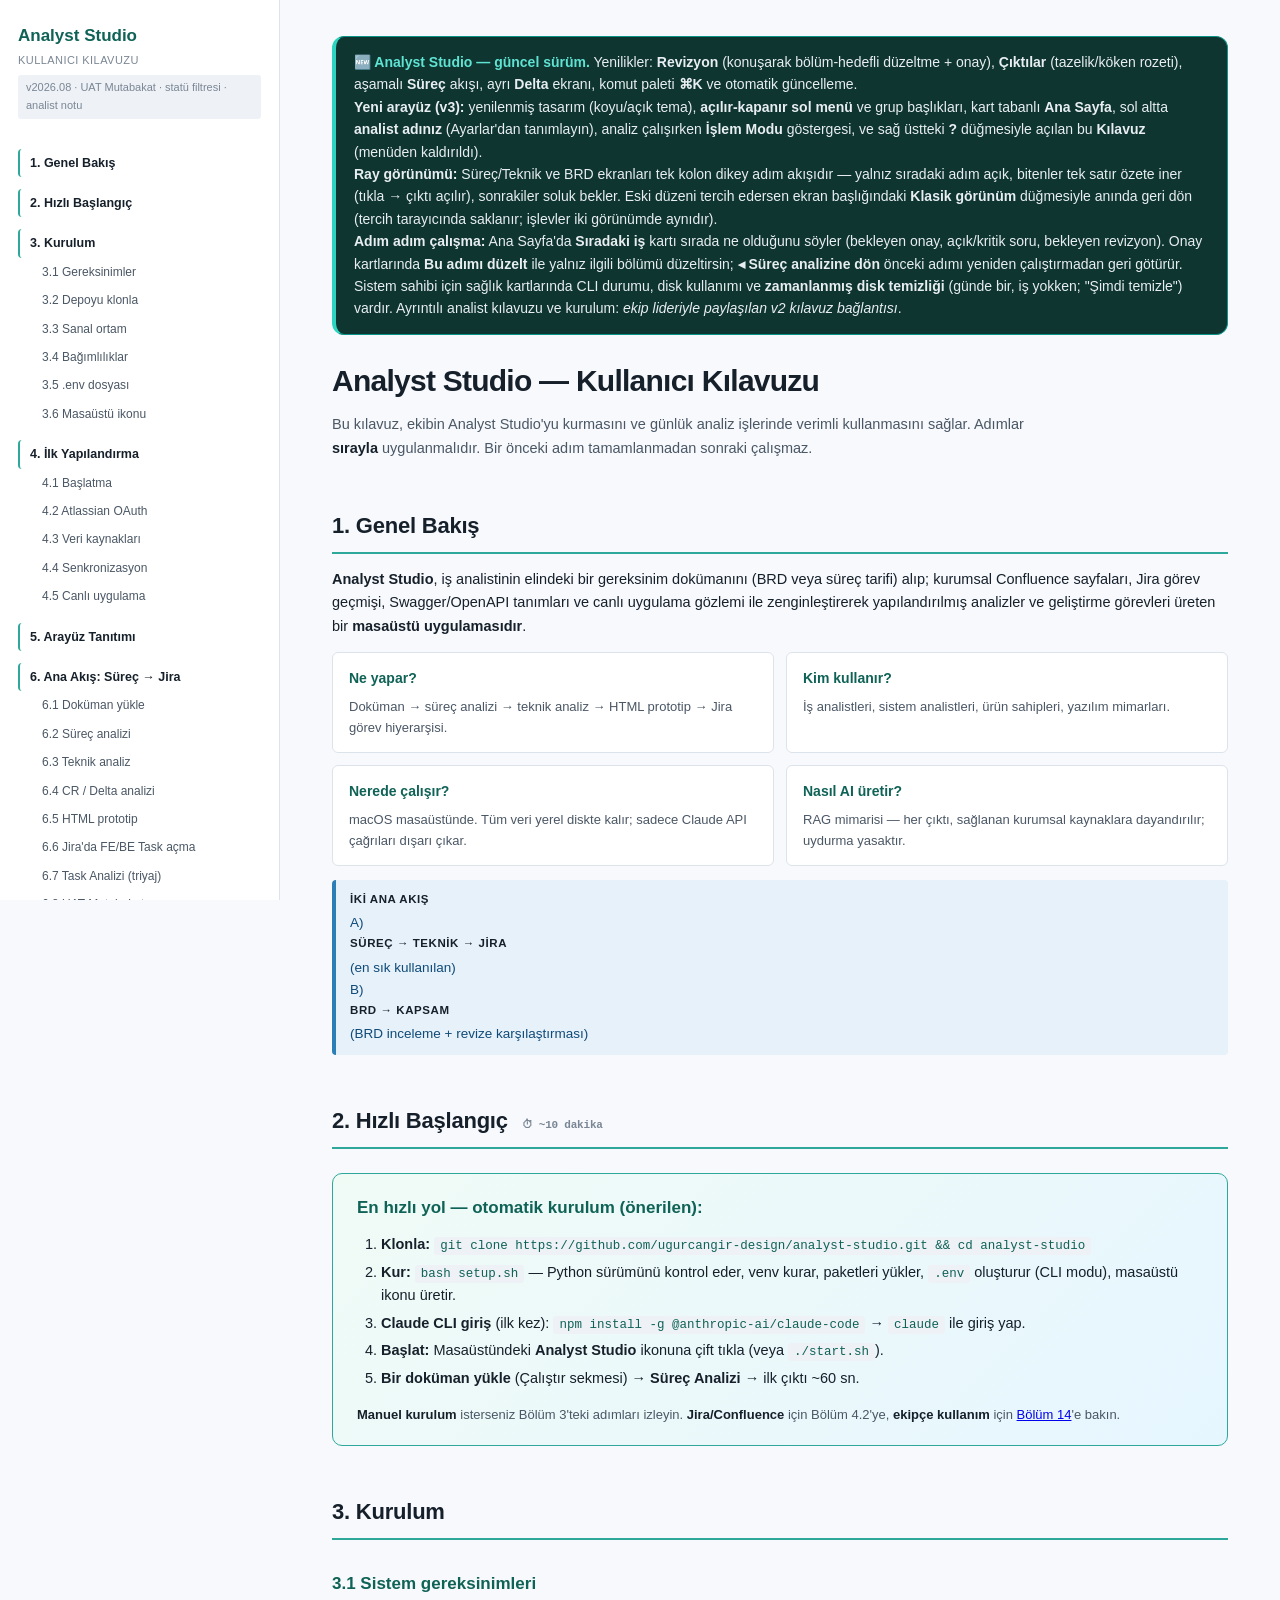
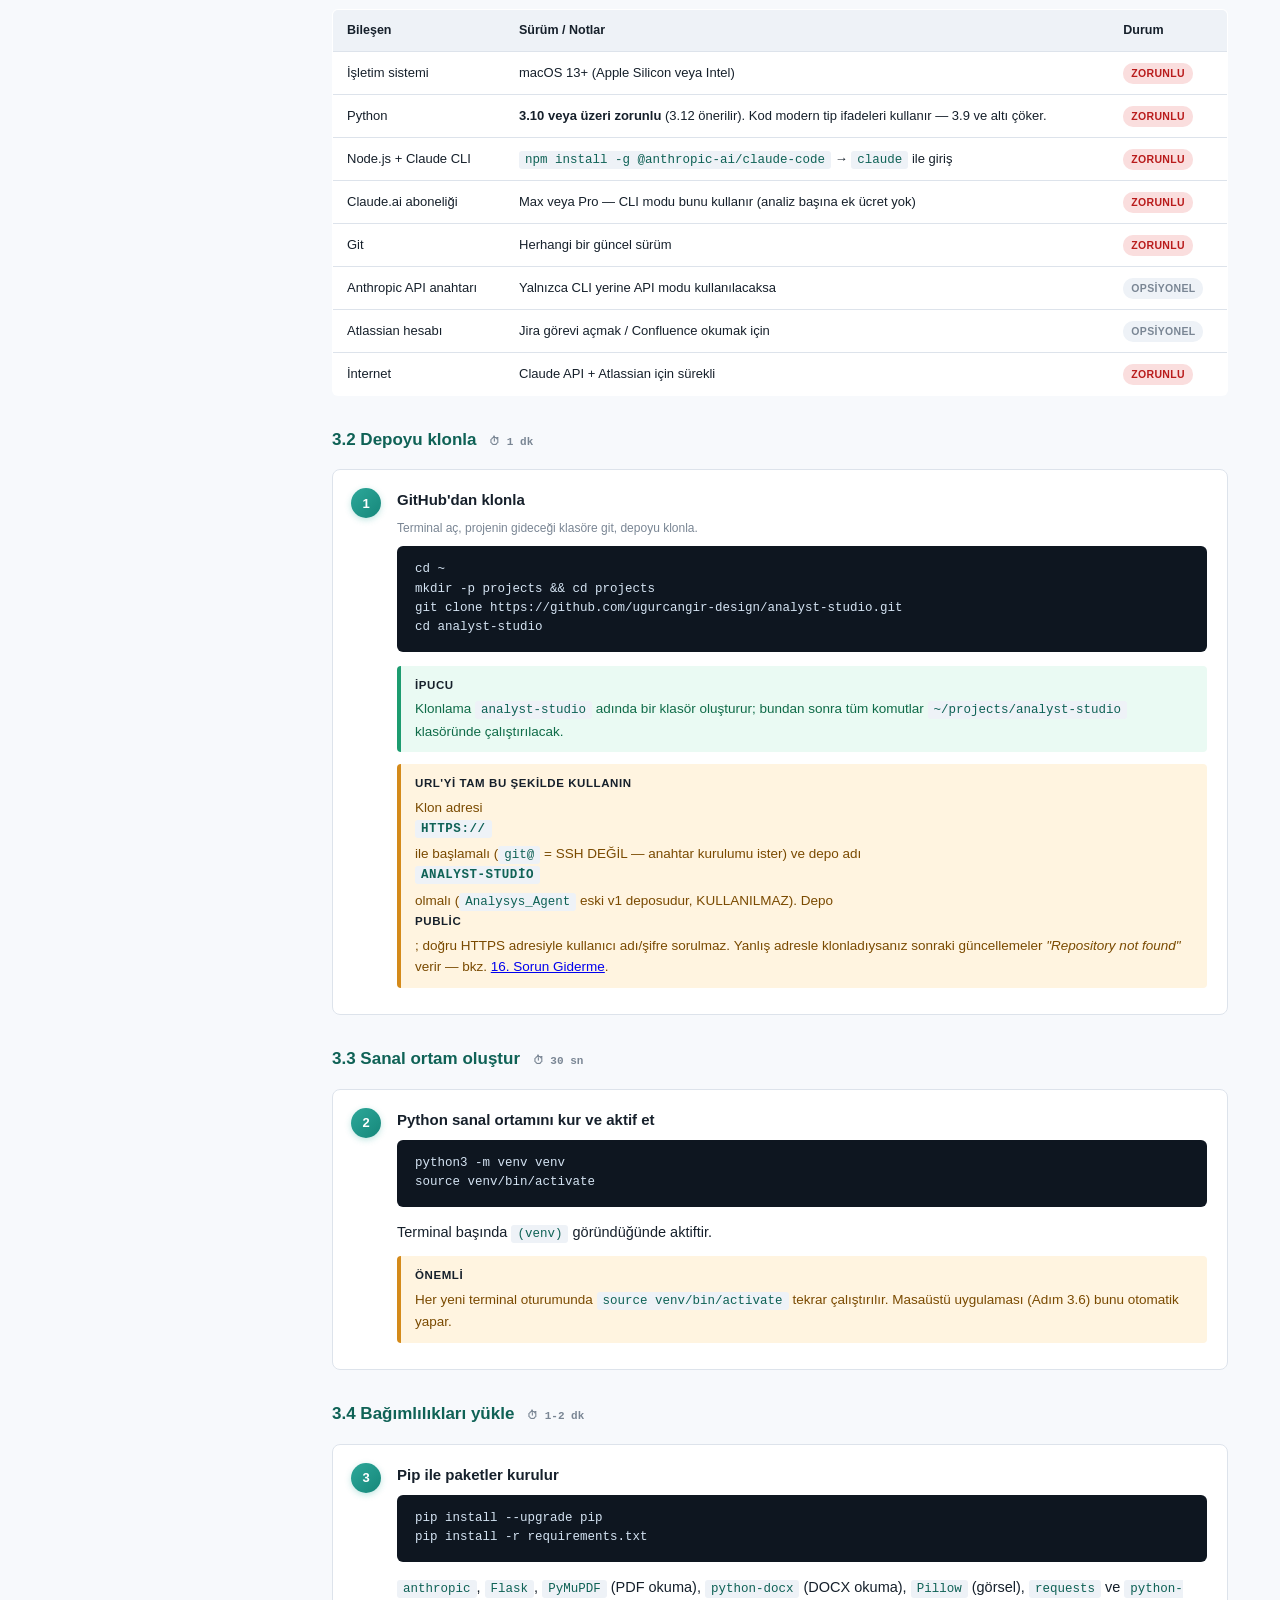
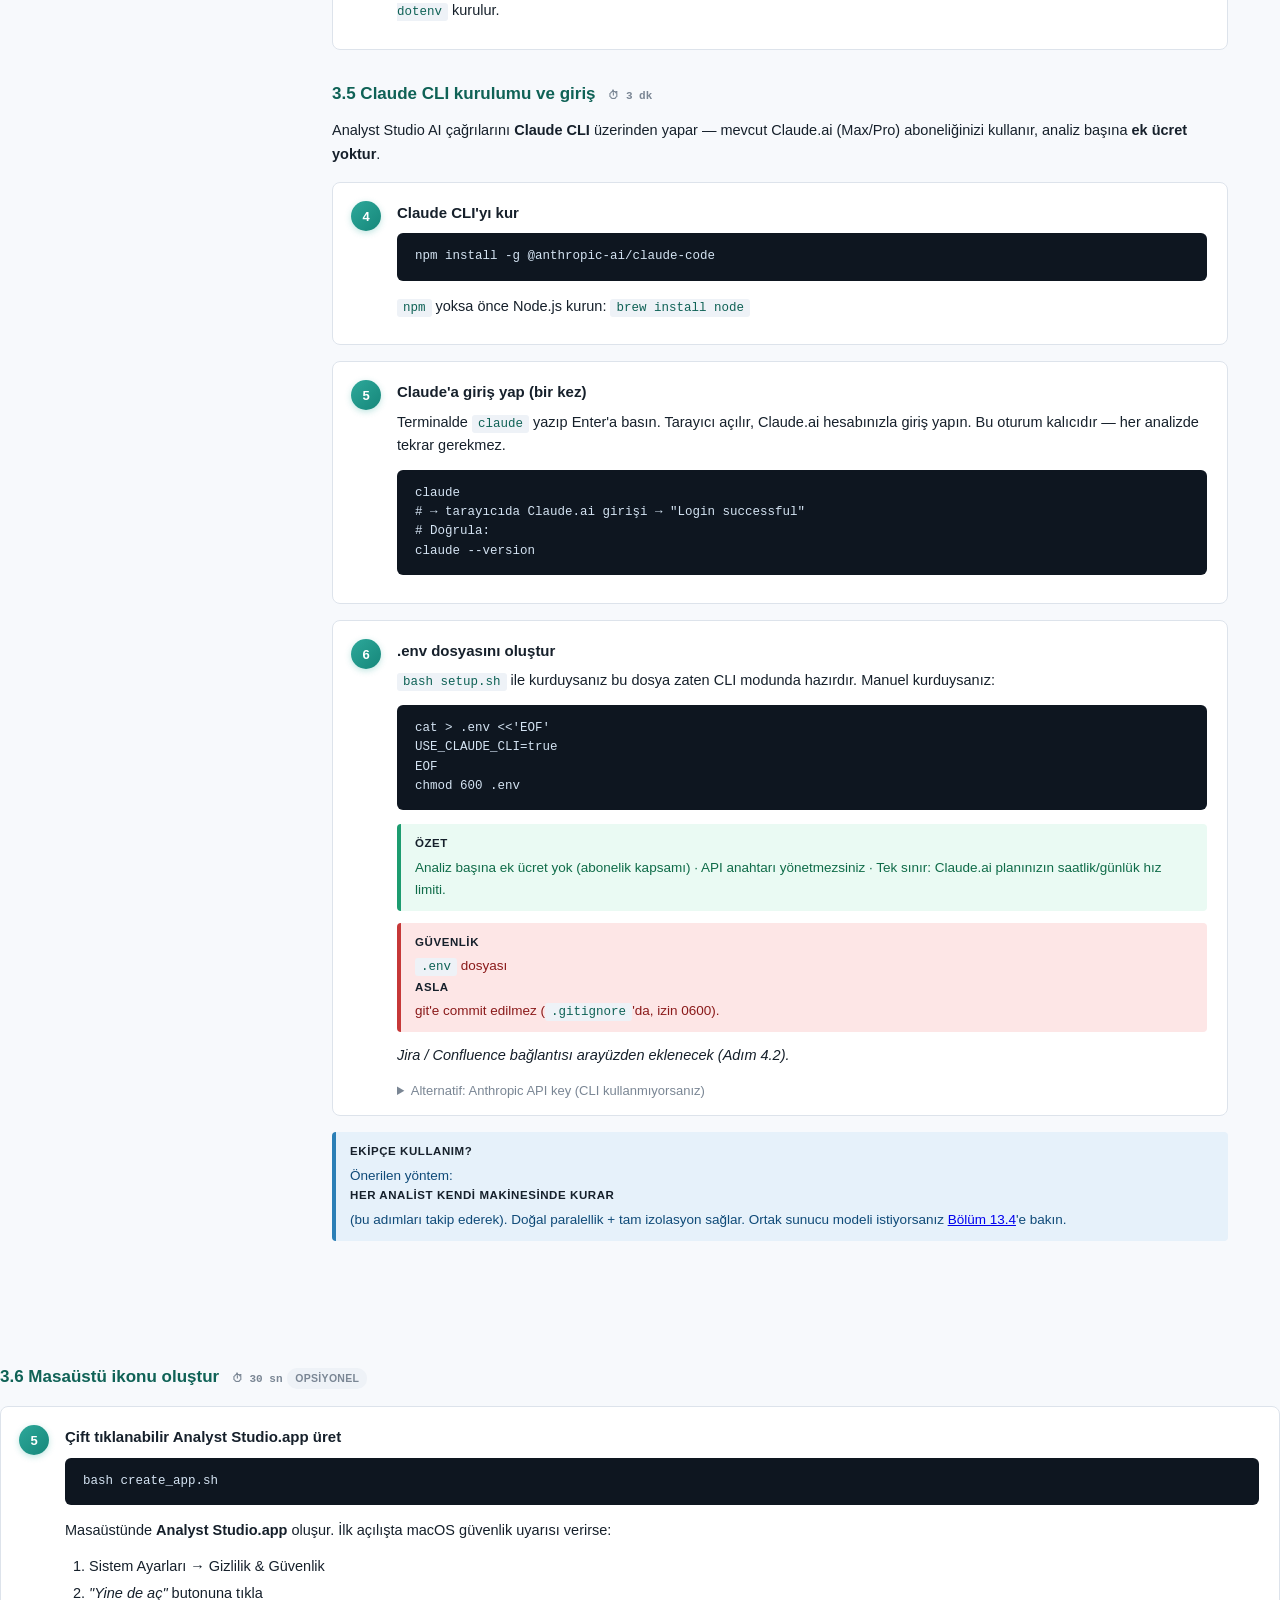
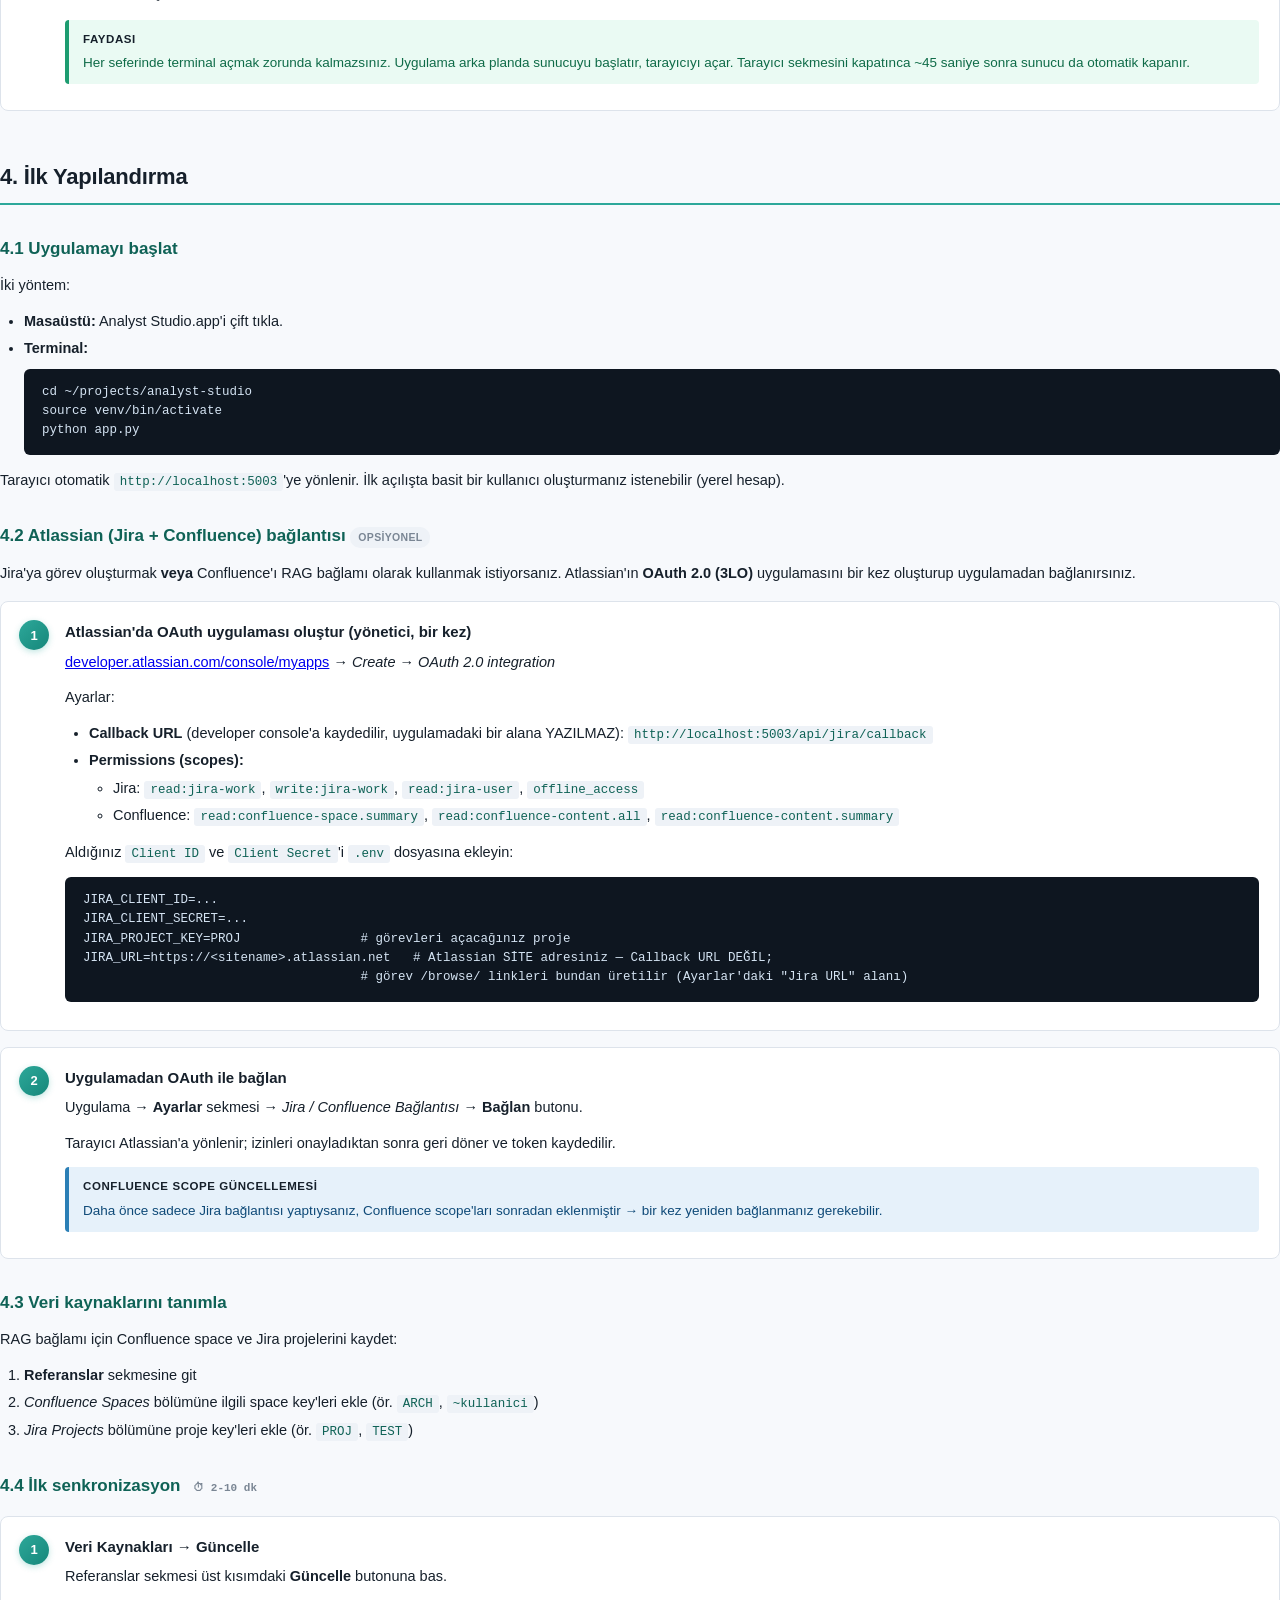
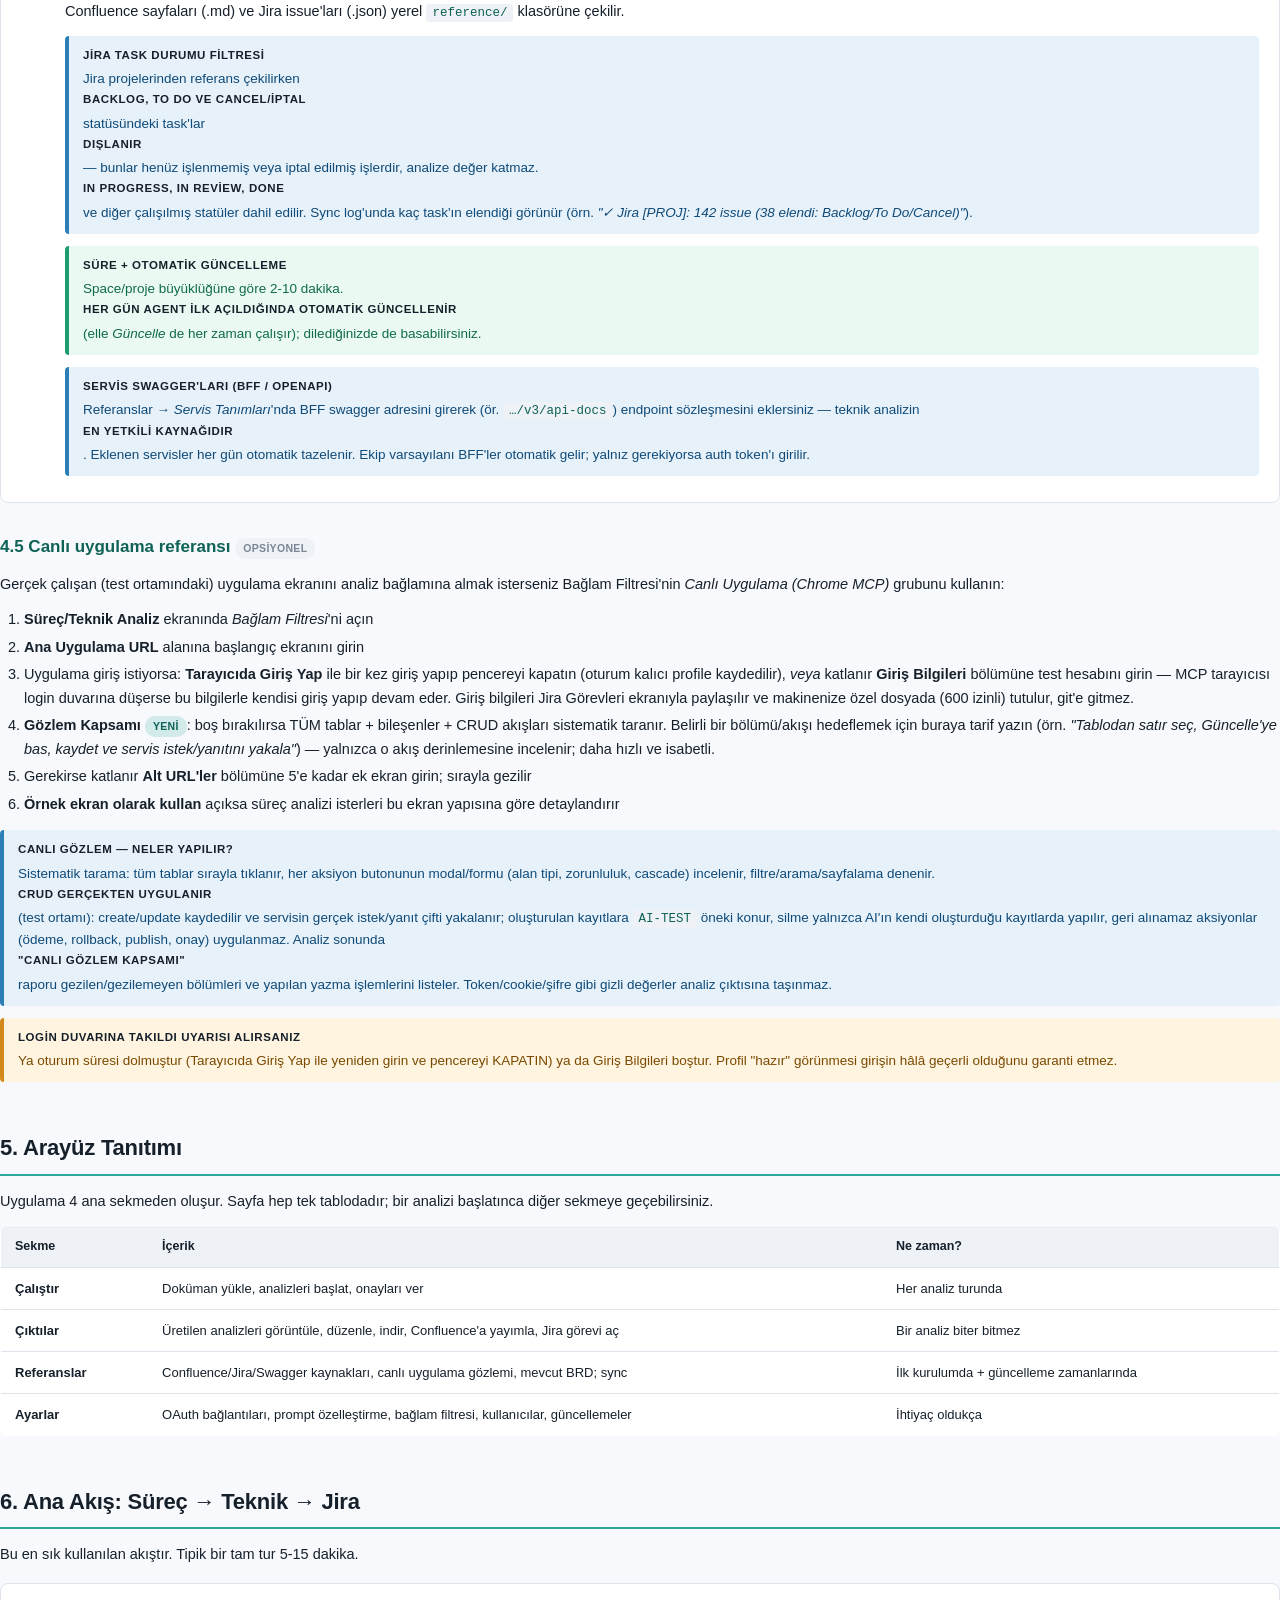
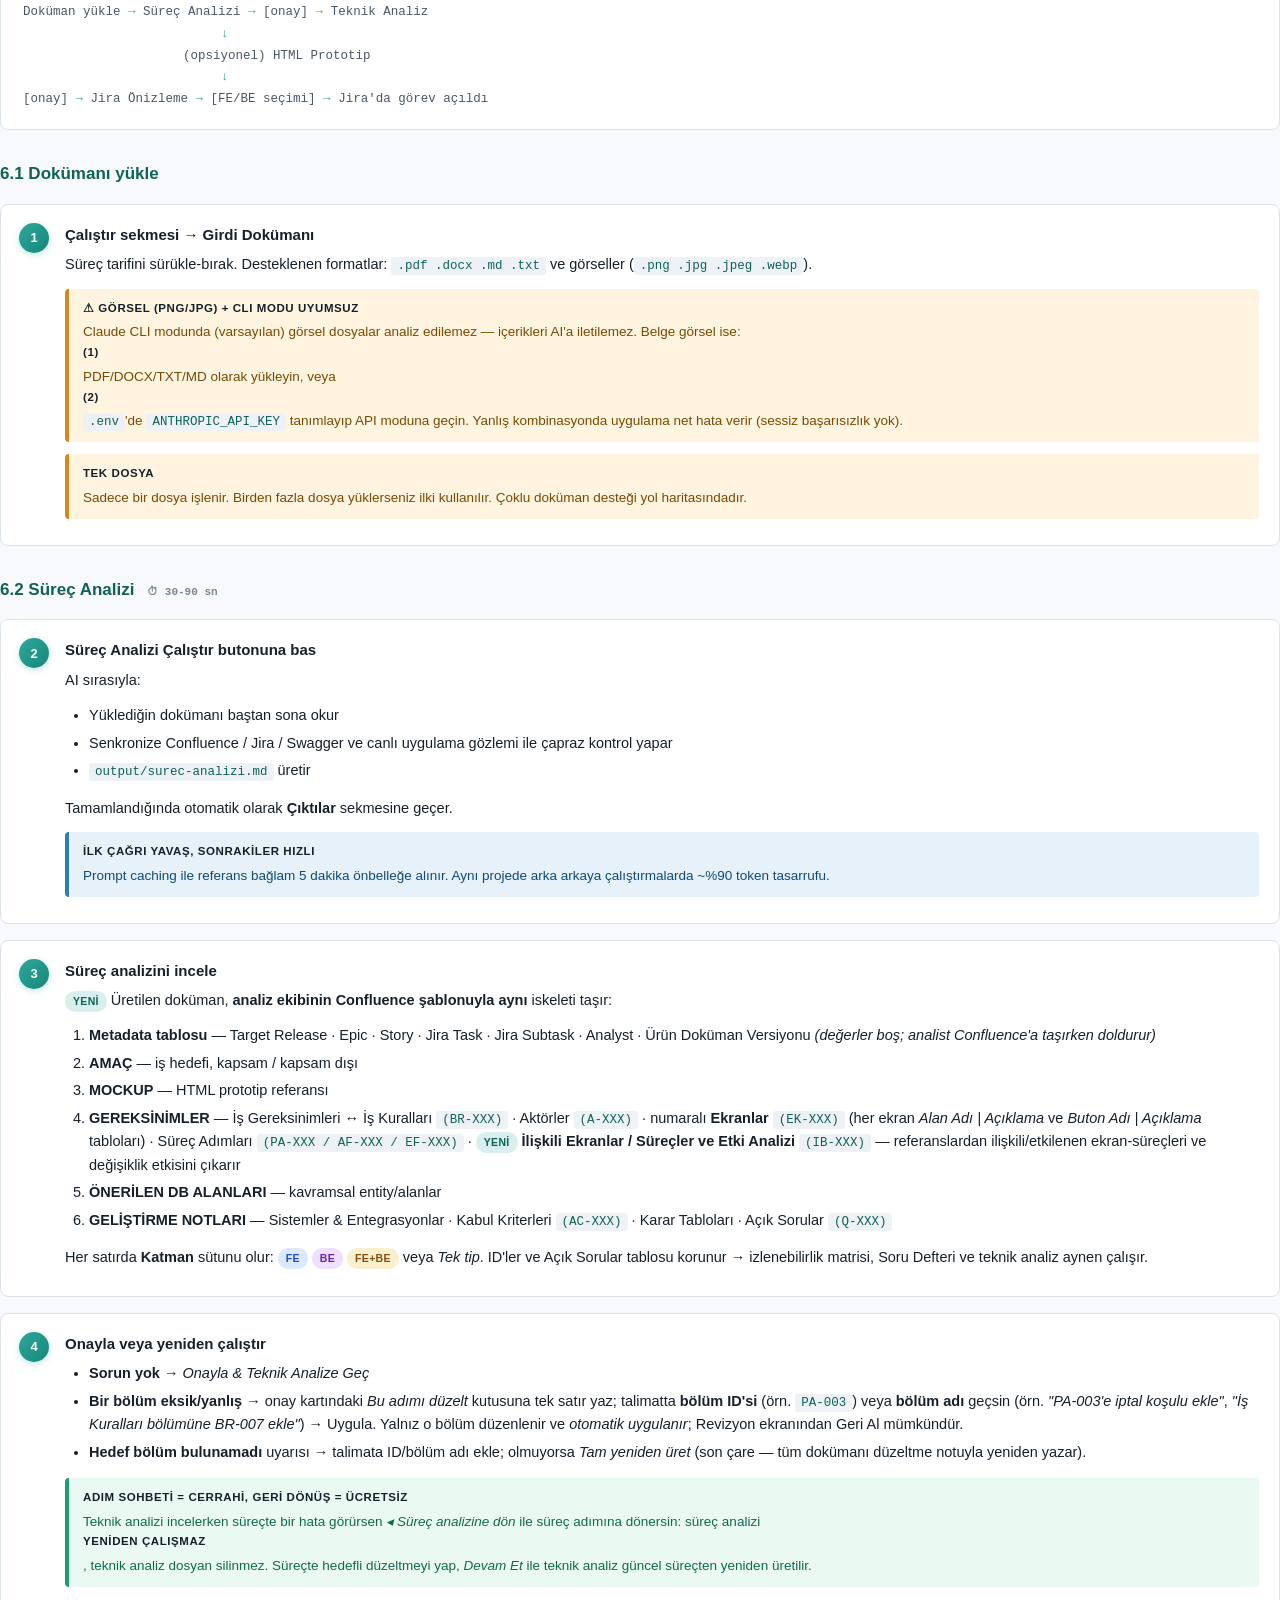
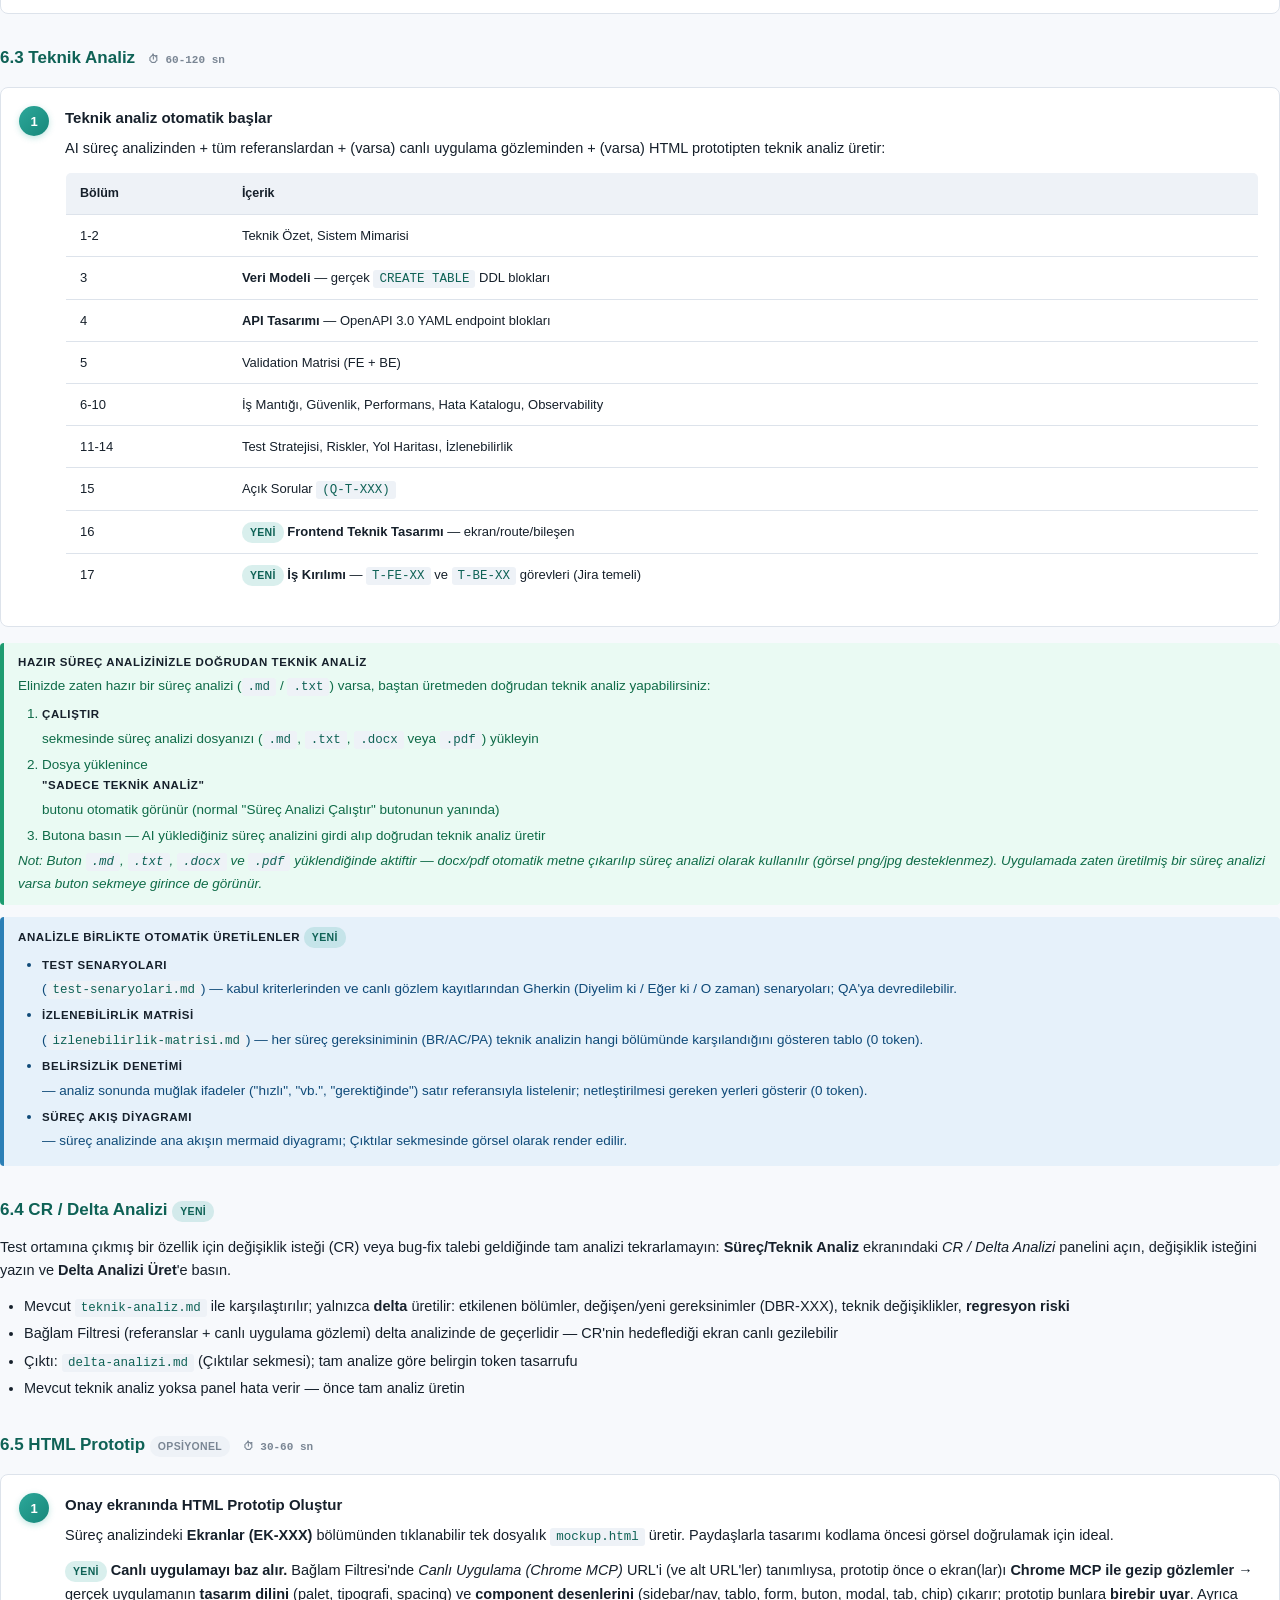
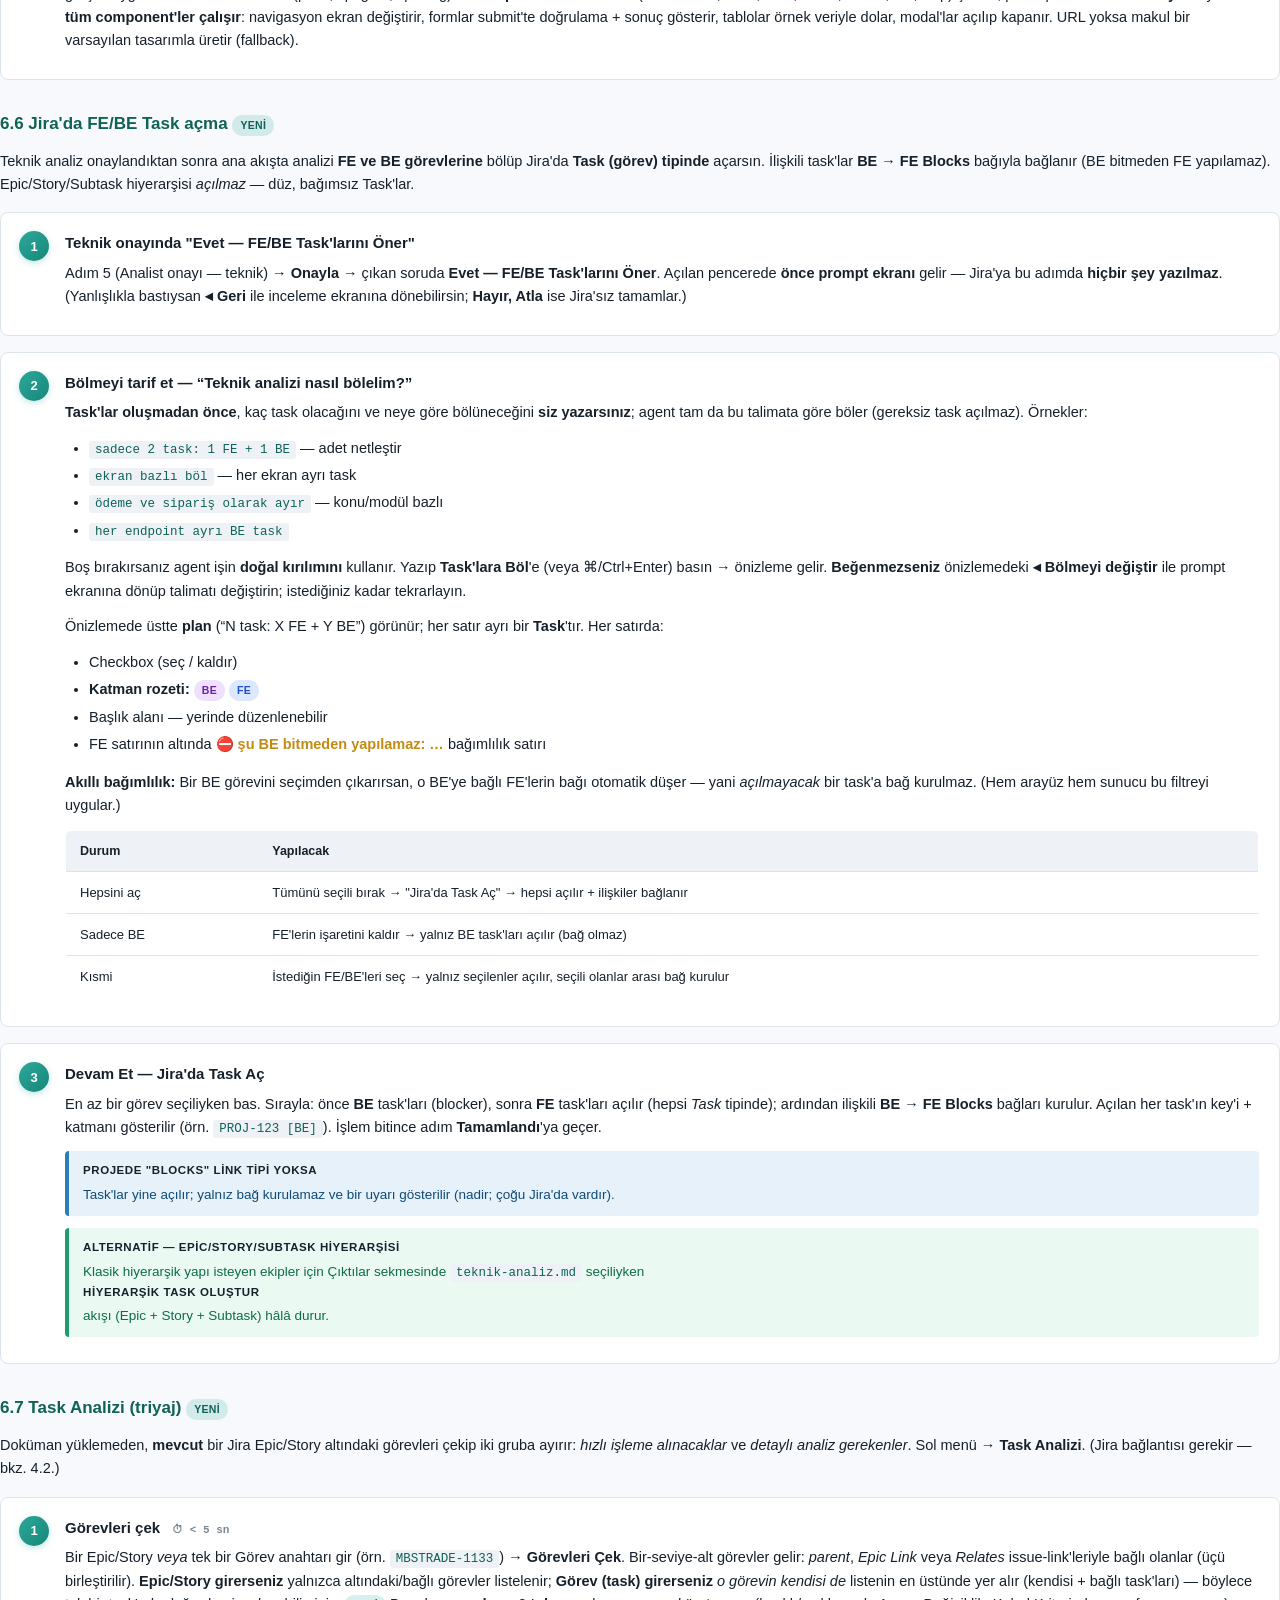
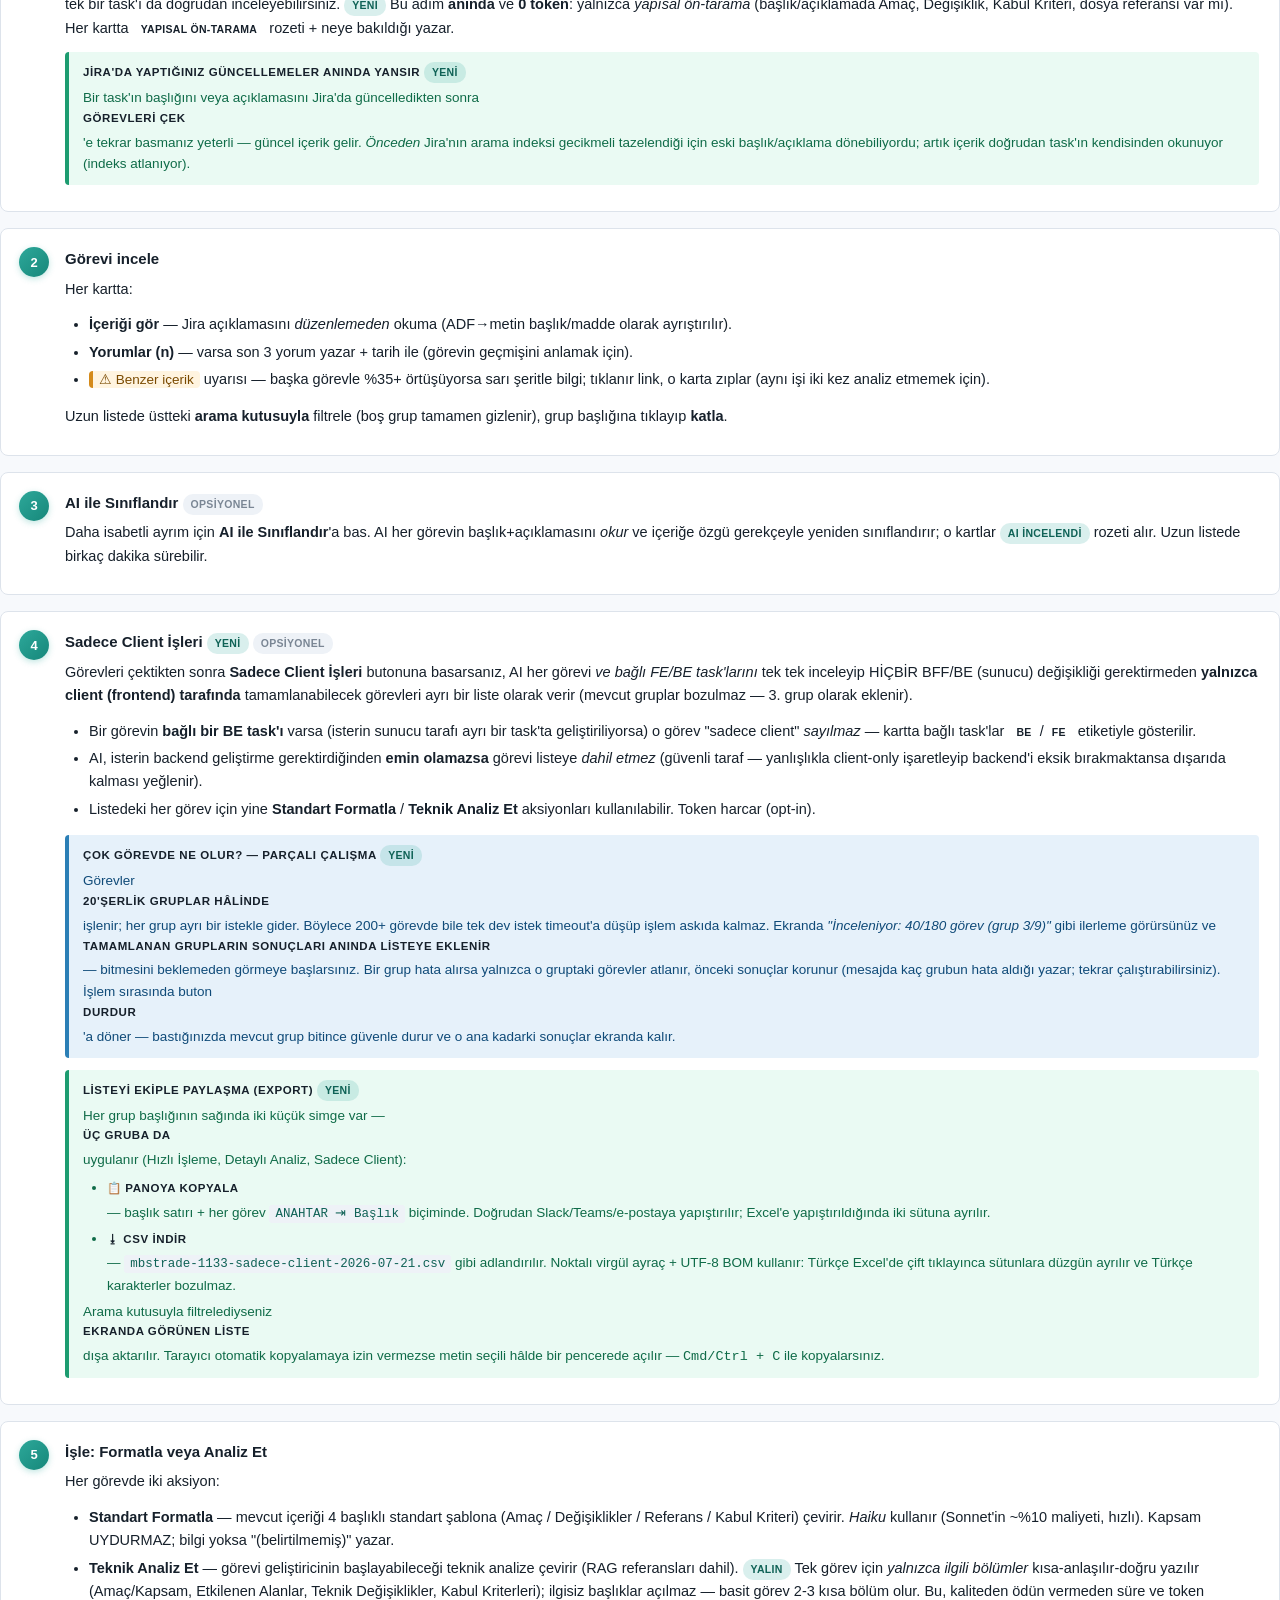
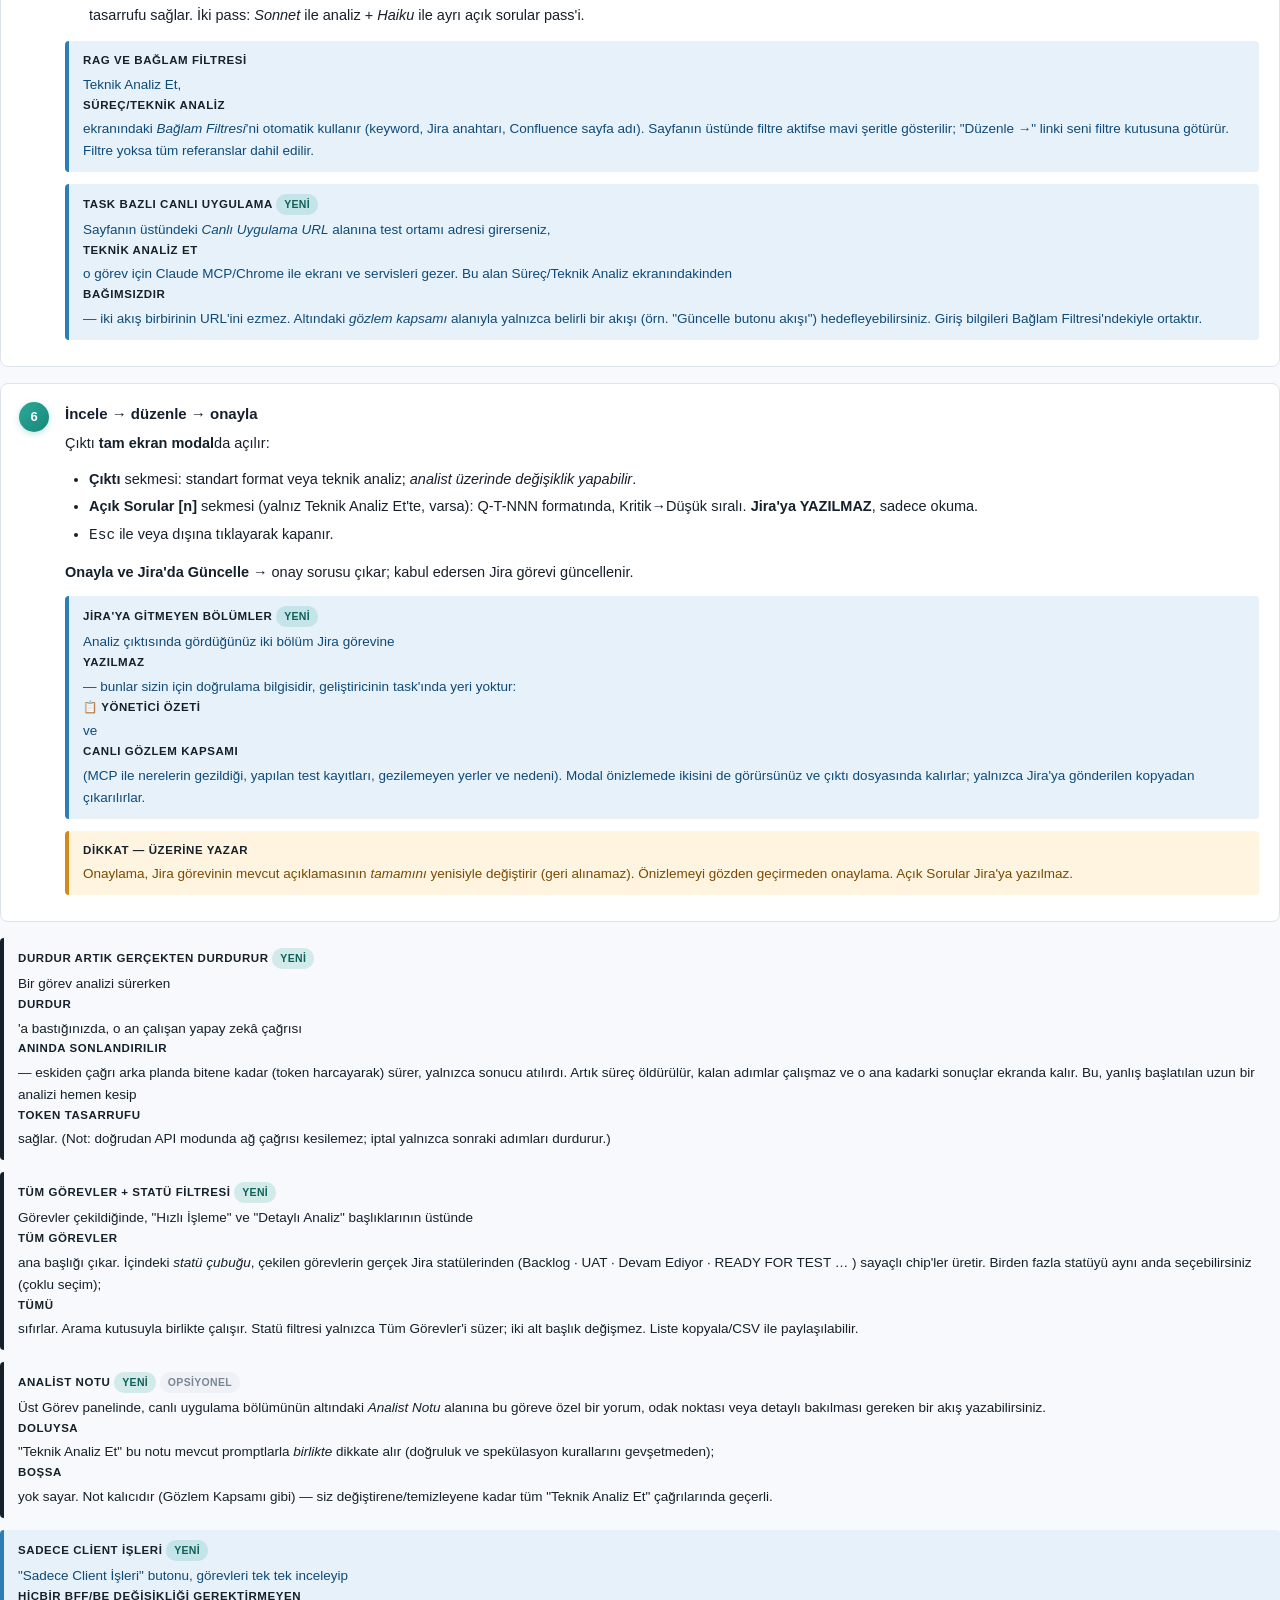
==== KILAVUZ.html @ 23fd83ac "Kabul Kontrolü eksiksiz tamamlama: madde sayısına göre tur bütçesi, tavana takılınca aynı oturumu ye" ====
<!doctype html>
<html lang="tr">
<head>
<meta charset="utf-8">
<title>Analyst Studio — Kullanıcı Kılavuzu</title>
<meta name="viewport" content="width=device-width,initial-scale=1">
<style>
  :root {
    --bg: #f7f9fc; --surface: #fff; --surface2: #eef2f7;
    --text: #16202b; --text2: #4a5765; --text3: #7a8694;
    --border: #dde3eb; --accent: #2da89a; --accent2: #16877a; --accent3: #0f6256;
    --warn-bg: #fff4e0; --warn-bd: #d48a1a; --warn-tx: #7a4a00;
    --info-bg: #e6f1fa; --info-bd: #2b7fb6; --info-tx: #0f4a78;
    --tip-bg: #eafaf3;  --tip-bd: #1d9c70;  --tip-tx: #0f6b48;
    --err-bg: #fde6e6;  --err-bd: #c63838;  --err-tx: #8a1a1a;
    --mono: 'SF Mono','Menlo','Consolas',monospace;
  }
  * { box-sizing: border-box; }
  html { scroll-behavior: smooth; }
  body {
    margin: 0; font-family: -apple-system,BlinkMacSystemFont,'Segoe UI',Roboto,sans-serif;
    background: var(--bg); color: var(--text);
    font-size: 14.5px; line-height: 1.62;
  }
  .wrap { display: grid; grid-template-columns: 280px 1fr; min-height: 100vh; }

  /* Sidebar */
  aside {
    position: sticky; top: 0; height: 100vh; overflow-y: auto;
    background: var(--surface); border-right: 1px solid var(--border);
    padding: 22px 18px;
  }
  aside .brand { font-size: 17px; font-weight: 700; color: var(--accent3); margin: 0 0 2px; }
  aside .brand-sub { font-size: 11px; color: var(--text3); margin-bottom: 6px; letter-spacing: .04em; text-transform: uppercase; }
  aside .ver { font-size: 11px; color: var(--text3); margin-bottom: 18px; padding: 4px 8px; background: var(--surface2); display: inline-block; border-radius: 3px; }
  aside nav a {
    display: block; padding: 4px 10px; margin: 1px 0;
    text-decoration: none; color: var(--text2); font-size: 12.5px;
    border-radius: 4px; border-left: 2px solid transparent;
  }
  aside nav a:hover { background: var(--surface2); color: var(--text); }
  aside nav a.h1 { font-weight: 600; color: var(--text); margin-top: 12px; border-left-color: var(--accent); }
  aside nav a.h2 { padding-left: 22px; font-size: 12px; }

  /* Main */
  main { padding: 36px 52px 80px; max-width: 1000px; }
  h1.title { font-size: 30px; margin: 0 0 8px; letter-spacing: -0.025em; }
  .lede { font-size: 14.5px; color: var(--text2); margin-bottom: 28px; max-width: 720px; }
  h2 {
    font-size: 22px; margin: 48px 0 14px; padding-bottom: 8px;
    border-bottom: 2px solid var(--accent); letter-spacing: -0.01em;
    scroll-margin-top: 20px;
  }
  h3 { font-size: 17px; margin: 30px 0 12px; color: var(--accent3); scroll-margin-top: 20px; }
  h4 { font-size: 14.5px; margin: 18px 0 8px; }
  p { margin: 0 0 12px; }
  ul, ol { margin: 0 0 14px; padding-left: 24px; }
  li { margin: 4px 0; }
  strong { color: var(--text); }
  code {
    font-family: var(--mono); font-size: 12.5px;
    background: var(--surface2); padding: 2px 6px; border-radius: 3px;
    color: var(--accent3);
  }
  pre {
    background: #0e1620; color: #d4e3f2;
    padding: 14px 18px; border-radius: 6px; overflow-x: auto;
    font-family: var(--mono); font-size: 12.5px; line-height: 1.55;
    margin: 8px 0 14px;
  }
  pre code { background: transparent; padding: 0; color: inherit; }
  .meta {
    display: inline-flex; align-items: center; gap: 6px;
    font-size: 11px; color: var(--text3); margin-left: 8px;
    font-family: var(--mono);
  }

  /* Step */
  .step {
    background: var(--surface); border: 1px solid var(--border);
    border-radius: 8px; padding: 18px 20px 14px; margin: 16px 0;
    position: relative; padding-left: 64px;
  }
  .step .num {
    position: absolute; left: 18px; top: 18px;
    width: 30px; height: 30px; border-radius: 50%;
    background: linear-gradient(135deg, var(--accent), var(--accent2));
    color: #fff; font-weight: 700; font-size: 13px;
    display: flex; align-items: center; justify-content: center;
    box-shadow: 0 2px 6px rgba(45,168,154,.3);
  }
  .step h4 { margin: 0 0 6px; font-size: 15px; }
  .step .desc { color: var(--text3); font-size: 12px; margin-bottom: 8px; }

  /* Callouts */
  .box {
    border-left: 4px solid; padding: 10px 14px; margin: 12px 0;
    border-radius: 4px; font-size: 13.5px;
  }
  .box.info { background: var(--info-bg); border-color: var(--info-bd); color: var(--info-tx); }
  .box.warn { background: var(--warn-bg); border-color: var(--warn-bd); color: var(--warn-tx); }
  .box.tip  { background: var(--tip-bg);  border-color: var(--tip-bd);  color: var(--tip-tx); }
  .box.err  { background: var(--err-bg);  border-color: var(--err-bd);  color: var(--err-tx); }
  .box strong { display: block; margin-bottom: 4px; font-size: 11.5px; text-transform: uppercase; letter-spacing: .05em; }

  /* Table */
  table {
    width: 100%; border-collapse: collapse; margin: 8px 0 14px;
    background: var(--surface); font-size: 13px;
    border: 1px solid var(--border); border-radius: 6px; overflow: hidden;
  }
  th, td {
    text-align: left; padding: 10px 14px;
    border-bottom: 1px solid var(--border); vertical-align: top;
  }
  th { background: var(--surface2); font-weight: 600; font-size: 12.5px; }
  tr:last-child td { border-bottom: none; }
  tr:hover td { background: rgba(45,168,154,.04); }

  /* Pills */
  .pill {
    display: inline-block; padding: 2px 8px; border-radius: 10px;
    font-size: 10.5px; font-weight: 700; letter-spacing: .03em;
    text-transform: uppercase;
  }
  .pill.fe   { background: rgba(59,130,246,.18); color: #1d4ed8; }
  .pill.be   { background: rgba(168,85,247,.18); color: #6b21a8; }
  .pill.febe { background: rgba(234,179,8,.20);  color: #854d0e; }
  .pill.opt  { background: var(--surface2); color: var(--text3); }
  .pill.req  { background: rgba(220,38,38,.15); color: #b91c1c; }
  .pill.new  { background: rgba(45,168,154,.18); color: var(--accent3); }

  /* Flow diagram */
  .flow {
    background: var(--surface); border: 1px solid var(--border);
    border-radius: 8px; padding: 18px 22px; margin: 16px 0;
    font-family: var(--mono); font-size: 12.5px; line-height: 1.75;
    color: var(--text2);
  }
  .flow .arr { color: var(--accent); font-weight: 700; }

  /* Cards grid */
  .cards { display: grid; grid-template-columns: 1fr 1fr; gap: 12px; margin: 14px 0; }
  .card {
    background: var(--surface); border: 1px solid var(--border);
    border-radius: 6px; padding: 14px 16px;
  }
  .card h4 { margin: 0 0 6px; color: var(--accent3); font-size: 14px; }
  .card p { font-size: 13px; color: var(--text2); margin: 0; }

  /* Quick-start banner */
  .qs {
    background: linear-gradient(135deg, #f0fbf6, #e6f6ff);
    border: 1px solid var(--accent);
    border-radius: 10px; padding: 20px 24px; margin: 24px 0 36px;
  }
  .qs h3 { margin-top: 0; color: var(--accent3); }
  .qs ol { margin-bottom: 0; }

  /* Print */
  @media print {
    aside { display: none; }
    .wrap { grid-template-columns: 1fr; }
    main { padding: 20px; max-width: 100%; }
    .step, .card { page-break-inside: avoid; }
    pre { white-space: pre-wrap; word-break: break-word; }
  }
</style>
</head>
<body>
<div class="wrap">
  <aside>
    <div class="brand">Analyst Studio</div>
    <div class="brand-sub">Kullanıcı Kılavuzu</div>
    <div class="ver">v2026.08 · UAT Mutabakat · statü filtresi · analist notu</div>
    <nav>
      <a href="#bakis"     class="h1">1. Genel Bakış</a>
      <a href="#hizli"     class="h1">2. Hızlı Başlangıç</a>
      <a href="#kurulum"   class="h1">3. Kurulum</a>
      <a href="#k-gereksinim" class="h2">3.1 Gereksinimler</a>
      <a href="#k-klonla"     class="h2">3.2 Depoyu klonla</a>
      <a href="#k-venv"       class="h2">3.3 Sanal ortam</a>
      <a href="#k-dep"        class="h2">3.4 Bağımlılıklar</a>
      <a href="#k-env"        class="h2">3.5 .env dosyası</a>
      <a href="#k-app"        class="h2">3.6 Masaüstü ikonu</a>
      <a href="#yapilandirma" class="h1">4. İlk Yapılandırma</a>
      <a href="#y-baslat"  class="h2">4.1 Başlatma</a>
      <a href="#y-oauth"   class="h2">4.2 Atlassian OAuth</a>
      <a href="#y-kaynak"  class="h2">4.3 Veri kaynakları</a>
      <a href="#y-sync"    class="h2">4.4 Senkronizasyon</a>
      <a href="#y-canli"  class="h2">4.5 Canlı uygulama</a>
      <a href="#arayuz"    class="h1">5. Arayüz Tanıtımı</a>
      <a href="#akis-ana"  class="h1">6. Ana Akış: Süreç → Jira</a>
      <a href="#a-yukle"   class="h2">6.1 Doküman yükle</a>
      <a href="#a-surec"   class="h2">6.2 Süreç analizi</a>
      <a href="#a-teknik"  class="h2">6.3 Teknik analiz</a>
      <a href="#a-delta"   class="h2">6.4 CR / Delta analizi</a>
      <a href="#a-mockup"  class="h2">6.5 HTML prototip</a>
      <a href="#a-jira"    class="h2">6.6 Jira'da FE/BE Task açma</a>
      <a href="#a-gorevler" class="h2">6.7 Task Analizi (triyaj)</a>
      <a href="#a-backlog" class="h2">6.8 UAT Mutabakat</a>
      <a href="#a-sohbet"  class="h2">6.9 İnteraktif Analiz (sohbetle)</a>
      <a href="#akis-brd"  class="h1">7. BRD Akışı</a>
      <a href="#sorular"   class="h1">8. Soru Defteri</a>
      <a href="#s-banner"  class="h2">8.1 Banner ve sekme</a>
      <a href="#s-aksiyon" class="h2">8.2 4 aksiyon</a>
      <a href="#s-uygula"  class="h2">8.3 Cevapları uygula</a>
      <a href="#s-paylas"  class="h2">8.4 Paylaşım</a>
      <a href="#kalite"    class="h1">9. Kalite Skoru</a>
      <a href="#cikti"     class="h1">10. Çıktı Yapıları</a>
      <a href="#cikti-yonet" class="h1">11. Çıktı Yönetimi</a>
      <a href="#confluence"  class="h2">11.1 Confluence yayımlama</a>
      <a href="#duzenle"     class="h2">11.2 Düzenle / yeniden çalıştır</a>
      <a href="#prompt"    class="h1">12. Prompt Özelleştirme</a>
      <a href="#filtre"    class="h1">13. Bağlam Filtresi</a>
      <a href="#ekip"      class="h1">14. Ekipçe Kullanım</a>
      <a href="#ekip-lokal"   class="h2">14.1 Lokal kurulum</a>
      <a href="#ekip-sync"    class="h2">14.2 Sync &amp; sürüm</a>
      <a href="#ekip-workflow" class="h2">14.3 İletişim</a>
      <a href="#ekip-sunucu"  class="h2">14.4 Sunucu (opsiyonel)</a>
      <a href="#bakim"     class="h1">15. Güncelleme &amp; Bakım</a>
      <a href="#sorun"     class="h1">16. Sorun Giderme</a>
      <a href="#sss"       class="h1">17. SSS</a>
      <a href="#jira-kopru" class="h1">18. Jira Köprüsü</a>
      <a href="#bildirim"  class="h1">19. Bildirimler</a>
      <a href="#kimlik-yetki" class="h1">20. Kimlik &amp; Yetki</a>
    </nav>
  </aside>

  <main>
    <div style="background:#0e3530;border:1px solid #0d9488;border-left:4px solid #2dd4bf;border-radius:12px;padding:14px 18px;margin-bottom:22px;color:#e8eef2;font-size:14px;line-height:1.6">
      <strong style="color:#5fe3d3">🆕 Analyst Studio — güncel sürüm.</strong>
      Yenilikler: <b>Revizyon</b> (konuşarak bölüm-hedefli düzeltme + onay), <b>Çıktılar</b> (tazelik/köken rozeti),
      aşamalı <b>Süreç</b> akışı, ayrı <b>Delta</b> ekranı, komut paleti <b>⌘K</b> ve otomatik güncelleme.<br>
      <b>Yeni arayüz (v3):</b> yenilenmiş tasarım (koyu/açık tema), <b>açılır-kapanır sol menü</b> ve grup başlıkları,
      kart tabanlı <b>Ana Sayfa</b>, sol altta <b>analist adınız</b> (Ayarlar'dan tanımlayın), analiz çalışırken
      <b>İşlem Modu</b> göstergesi, ve sağ üstteki <b>?</b> düğmesiyle açılan bu <b>Kılavuz</b> (menüden kaldırıldı).<br>
      <b>Ray görünümü:</b> Süreç/Teknik ve BRD ekranları tek kolon dikey adım akışıdır — yalnız sıradaki adım açık,
      bitenler tek satır özete iner (tıkla → çıktı açılır), sonrakiler soluk bekler. Eski düzeni tercih edersen ekran
      başlığındaki <b>Klasik görünüm</b> düğmesiyle anında geri dön (tercih tarayıcında saklanır; işlevler iki görünümde aynıdır).<br>
      <b>Adım adım çalışma:</b> Ana Sayfa'da <b>Sıradaki iş</b> kartı sırada ne olduğunu söyler (bekleyen onay, açık/kritik
      soru, bekleyen revizyon). Onay kartlarında <b>Bu adımı düzelt</b> ile yalnız ilgili bölümü düzeltirsin;
      <b>◂ Süreç analizine dön</b> önceki adımı yeniden çalıştırmadan geri götürür. Sistem sahibi için sağlık
      kartlarında CLI durumu, disk kullanımı ve <b>zamanlanmış disk temizliği</b> (günde bir, iş yokken; "Şimdi temizle") vardır.
      Ayrıntılı analist kılavuzu ve kurulum: <em>ekip lideriyle paylaşılan v2 kılavuz bağlantısı</em>.
    </div>
    <h1 class="title">Analyst Studio — Kullanıcı Kılavuzu</h1>
    <p class="lede">
      Bu kılavuz, ekibin Analyst Studio'yu kurmasını ve günlük analiz işlerinde
      verimli kullanmasını sağlar. Adımlar <strong>sırayla</strong> uygulanmalıdır.
      Bir önceki adım tamamlanmadan sonraki çalışmaz.
    </p>

    <!-- ============== 1 BAKIŞ ============== -->
    <h2 id="bakis">1. Genel Bakış</h2>
    <p>
      <strong>Analyst Studio</strong>, iş analistinin elindeki bir gereksinim
      dokümanını (BRD veya süreç tarifi) alıp; kurumsal Confluence sayfaları,
      Jira görev geçmişi, Swagger/OpenAPI tanımları ve canlı uygulama gözlemi ile
      zenginleştirerek yapılandırılmış analizler ve geliştirme görevleri üreten
      bir <strong>masaüstü uygulamasıdır</strong>.
    </p>

    <div class="cards">
      <div class="card">
        <h4>Ne yapar?</h4>
        <p>Doküman → süreç analizi → teknik analiz → HTML prototip → Jira görev hiyerarşisi.</p>
      </div>
      <div class="card">
        <h4>Kim kullanır?</h4>
        <p>İş analistleri, sistem analistleri, ürün sahipleri, yazılım mimarları.</p>
      </div>
      <div class="card">
        <h4>Nerede çalışır?</h4>
        <p>macOS masaüstünde. Tüm veri yerel diskte kalır; sadece Claude API çağrıları dışarı çıkar.</p>
      </div>
      <div class="card">
        <h4>Nasıl AI üretir?</h4>
        <p>RAG mimarisi — her çıktı, sağlanan kurumsal kaynaklara dayandırılır; uydurma yasaktır.</p>
      </div>
    </div>

    <div class="box info">
      <strong>İki ana akış</strong>
      A) <strong>Süreç → Teknik → Jira</strong> (en sık kullanılan)<br>
      B) <strong>BRD → Kapsam</strong> (BRD inceleme + revize karşılaştırması)
    </div>

    <!-- ============== 2 HIZLI ============== -->
    <h2 id="hizli">2. Hızlı Başlangıç <span class="meta">⏱ ~10 dakika</span></h2>
    <div class="qs">
      <h3>En hızlı yol — otomatik kurulum (önerilen):</h3>
      <ol>
        <li><strong>Klonla:</strong> <code>git clone https://github.com/ugurcangir-design/analyst-studio.git && cd analyst-studio</code></li>
        <li><strong>Kur:</strong> <code>bash setup.sh</code> — Python sürümünü kontrol eder, venv kurar, paketleri yükler, <code>.env</code> oluşturur (CLI modu), masaüstü ikonu üretir.</li>
        <li><strong>Claude CLI giriş</strong> (ilk kez): <code>npm install -g @anthropic-ai/claude-code</code> → <code>claude</code> ile giriş yap.</li>
        <li><strong>Başlat:</strong> Masaüstündeki <strong>Analyst Studio</strong> ikonuna çift tıkla (veya <code>./start.sh</code>).</li>
        <li><strong>Bir doküman yükle</strong> (Çalıştır sekmesi) → <strong>Süreç Analizi</strong> → ilk çıktı ~60 sn.</li>
      </ol>
      <p style="margin-top:14px;margin-bottom:0;font-size:13px;color:var(--text2)">
        <strong>Manuel kurulum</strong> isterseniz Bölüm 3'teki adımları izleyin.
        <strong>Jira/Confluence</strong> için Bölüm 4.2'ye, <strong>ekipçe kullanım</strong> için <a href="#ekip">Bölüm 14</a>'e bakın.
      </p>
    </div>

    <!-- ============== 3 KURULUM ============== -->
    <h2 id="kurulum">3. Kurulum</h2>

    <h3 id="k-gereksinim">3.1 Sistem gereksinimleri</h3>
    <table>
      <tr><th>Bileşen</th><th>Sürüm / Notlar</th><th>Durum</th></tr>
      <tr><td>İşletim sistemi</td><td>macOS 13+ (Apple Silicon veya Intel)</td><td><span class="pill req">Zorunlu</span></td></tr>
      <tr><td>Python</td><td><strong>3.10 veya üzeri zorunlu</strong> (3.12 önerilir). Kod modern tip ifadeleri kullanır — 3.9 ve altı çöker.</td><td><span class="pill req">Zorunlu</span></td></tr>
      <tr><td>Node.js + Claude CLI</td><td><code>npm install -g @anthropic-ai/claude-code</code> → <code>claude</code> ile giriş</td><td><span class="pill req">Zorunlu</span></td></tr>
      <tr><td>Claude.ai aboneliği</td><td>Max veya Pro — CLI modu bunu kullanır (analiz başına ek ücret yok)</td><td><span class="pill req">Zorunlu</span></td></tr>
      <tr><td>Git</td><td>Herhangi bir güncel sürüm</td><td><span class="pill req">Zorunlu</span></td></tr>
      <tr><td>Anthropic API anahtarı</td><td>Yalnızca CLI yerine API modu kullanılacaksa</td><td><span class="pill opt">Opsiyonel</span></td></tr>
      <tr><td>Atlassian hesabı</td><td>Jira görevi açmak / Confluence okumak için</td><td><span class="pill opt">Opsiyonel</span></td></tr>
      <tr><td>İnternet</td><td>Claude API + Atlassian için sürekli</td><td><span class="pill req">Zorunlu</span></td></tr>
    </table>

    <h3 id="k-klonla">3.2 Depoyu klonla <span class="meta">⏱ 1 dk</span></h3>
    <div class="step">
      <div class="num">1</div>
      <h4>GitHub'dan klonla</h4>
      <p class="desc">Terminal aç, projenin gideceği klasöre git, depoyu klonla.</p>
<pre><code>cd ~
mkdir -p projects &amp;&amp; cd projects
git clone https://github.com/ugurcangir-design/analyst-studio.git
cd analyst-studio</code></pre>
      <div class="box tip">
        <strong>İpucu</strong>
        Klonlama <code>analyst-studio</code> adında bir klasör oluşturur; bundan sonra tüm komutlar
        <code>~/projects/analyst-studio</code> klasöründe çalıştırılacak.
      </div>
      <div class="box warn">
        <strong>URL'yi tam bu şekilde kullanın</strong>
        Klon adresi <strong><code>https://</code></strong> ile başlamalı (<code>git@</code> = SSH DEĞİL — anahtar kurulumu ister)
        ve depo adı <strong><code>analyst-studio</code></strong> olmalı (<code>Analysys_Agent</code> eski v1 deposudur, KULLANILMAZ).
        Depo <strong>public</strong>; doğru HTTPS adresiyle kullanıcı adı/şifre sorulmaz. Yanlış adresle klonladıysanız
        sonraki güncellemeler <em>"Repository not found"</em> verir — bkz. <a href="#sorun">16. Sorun Giderme</a>.
      </div>
    </div>

    <h3 id="k-venv">3.3 Sanal ortam oluştur <span class="meta">⏱ 30 sn</span></h3>
    <div class="step">
      <div class="num">2</div>
      <h4>Python sanal ortamını kur ve aktif et</h4>
<pre><code>python3 -m venv venv
source venv/bin/activate</code></pre>
      <p>Terminal başında <code>(venv)</code> göründüğünde aktiftir.</p>
      <div class="box warn">
        <strong>Önemli</strong>
        Her yeni terminal oturumunda <code>source venv/bin/activate</code> tekrar çalıştırılır.
        Masaüstü uygulaması (Adım 3.6) bunu otomatik yapar.
      </div>
    </div>

    <h3 id="k-dep">3.4 Bağımlılıkları yükle <span class="meta">⏱ 1-2 dk</span></h3>
    <div class="step">
      <div class="num">3</div>
      <h4>Pip ile paketler kurulur</h4>
<pre><code>pip install --upgrade pip
pip install -r requirements.txt</code></pre>
      <p>
        <code>anthropic</code>, <code>Flask</code>, <code>PyMuPDF</code> (PDF okuma),
        <code>python-docx</code> (DOCX okuma), <code>Pillow</code> (görsel),
        <code>requests</code> ve <code>python-dotenv</code> kurulur.
      </p>
    </div>

    <h3 id="k-env">3.5 Claude CLI kurulumu ve giriş <span class="meta">⏱ 3 dk</span></h3>
    <p>Analyst Studio AI çağrılarını <strong>Claude CLI</strong> üzerinden yapar — mevcut
    Claude.ai (Max/Pro) aboneliğinizi kullanır, analiz başına <strong>ek ücret yoktur</strong>.</p>

    <div class="step">
      <div class="num">4</div>
      <h4>Claude CLI'yı kur</h4>
<pre><code>npm install -g @anthropic-ai/claude-code</code></pre>
      <p><code>npm</code> yoksa önce Node.js kurun: <code>brew install node</code></p>
    </div>

    <div class="step">
      <div class="num">5</div>
      <h4>Claude'a giriş yap (bir kez)</h4>
      <p>Terminalde <code>claude</code> yazıp Enter'a basın. Tarayıcı açılır, Claude.ai
      hesabınızla giriş yapın. Bu oturum kalıcıdır — her analizde tekrar gerekmez.</p>
<pre><code>claude
# → tarayıcıda Claude.ai girişi → "Login successful"
# Doğrula:
claude --version</code></pre>
    </div>

    <div class="step">
      <div class="num">6</div>
      <h4>.env dosyasını oluştur</h4>
      <p><code>bash setup.sh</code> ile kurduysanız bu dosya zaten CLI modunda hazırdır.
      Manuel kurduysanız:</p>
<pre><code>cat &gt; .env &lt;&lt;'EOF'
USE_CLAUDE_CLI=true
EOF
chmod 600 .env</code></pre>
      <div class="box tip">
        <strong>Özet</strong>
        Analiz başına ek ücret yok (abonelik kapsamı) · API anahtarı yönetmezsiniz ·
        Tek sınır: Claude.ai planınızın saatlik/günlük hız limiti.
      </div>
      <div class="box err">
        <strong>Güvenlik</strong>
        <code>.env</code> dosyası <strong>asla</strong> git'e commit edilmez
        (<code>.gitignore</code>'da, izin 0600).
      </div>
      <p><em>Jira / Confluence bağlantısı arayüzden eklenecek (Adım 4.2).</em></p>

      <details style="margin-top:10px">
        <summary style="cursor:pointer;font-size:13px;color:var(--text3)">Alternatif: Anthropic API key (CLI kullanmıyorsanız)</summary>
        <div style="padding:8px 0 0 16px;font-size:13px;color:var(--text2)">
          CLI yerine doğrudan API kullanmak isterseniz (token bazlı ücret):
          <code>.env</code>'e <code>USE_CLAUDE_CLI</code> yerine
          <code>ANTHROPIC_API_KEY=sk-ant-api03-...</code> yazın
          (<a href="https://console.anthropic.com">console.anthropic.com</a> → API Keys).
          Ekip kurulumunda bu yöntem önerilmez.
        </div>
      </details>
    </div>
      <div class="box info">
        <strong>Ekipçe kullanım?</strong>
        Önerilen yöntem: <strong>her analist kendi makinesinde kurar</strong> (bu adımları takip ederek). Doğal paralellik + tam izolasyon sağlar.
        Ortak sunucu modeli istiyorsanız <a href="#ekip-sunucu">Bölüm 13.4</a>'e bakın.
      </div>
    </div>

    <h3 id="k-app">3.6 Masaüstü ikonu oluştur <span class="meta">⏱ 30 sn</span> <span class="pill opt">opsiyonel</span></h3>
    <div class="step">
      <div class="num">5</div>
      <h4>Çift tıklanabilir Analyst Studio.app üret</h4>
<pre><code>bash create_app.sh</code></pre>
      <p>Masaüstünde <strong>Analyst Studio.app</strong> oluşur. İlk açılışta macOS güvenlik uyarısı verirse:</p>
      <ol>
        <li>Sistem Ayarları → Gizlilik &amp; Güvenlik</li>
        <li><em>"Yine de aç"</em> butonuna tıkla</li>
      </ol>
      <div class="box tip">
        <strong>Faydası</strong>
        Her seferinde terminal açmak zorunda kalmazsınız. Uygulama arka planda
        sunucuyu başlatır, tarayıcıyı açar. Tarayıcı sekmesini kapatınca
        ~45 saniye sonra sunucu da otomatik kapanır.
      </div>
    </div>

    <!-- ============== 4 YAPILANDIRMA ============== -->
    <h2 id="yapilandirma">4. İlk Yapılandırma</h2>

    <h3 id="y-baslat">4.1 Uygulamayı başlat</h3>
    <p>İki yöntem:</p>
    <ul>
      <li><strong>Masaüstü:</strong> Analyst Studio.app'i çift tıkla.</li>
      <li><strong>Terminal:</strong>
<pre><code>cd ~/projects/analyst-studio
source venv/bin/activate
python app.py</code></pre>
      </li>
    </ul>
    <p>Tarayıcı otomatik <code>http://localhost:5003</code>'ye yönlenir. İlk açılışta basit bir kullanıcı oluşturmanız istenebilir (yerel hesap).</p>

    <h3 id="y-oauth">4.2 Atlassian (Jira + Confluence) bağlantısı <span class="pill opt">opsiyonel</span></h3>
    <p>
      Jira'ya görev oluşturmak <strong>veya</strong> Confluence'ı RAG bağlamı olarak
      kullanmak istiyorsanız. Atlassian'ın <strong>OAuth 2.0 (3LO)</strong>
      uygulamasını bir kez oluşturup uygulamadan bağlanırsınız.
    </p>
    <div class="step">
      <div class="num">1</div>
      <h4>Atlassian'da OAuth uygulaması oluştur (yönetici, bir kez)</h4>
      <p>
        <a href="https://developer.atlassian.com/console/myapps/">developer.atlassian.com/console/myapps</a>
        → <em>Create</em> → <em>OAuth 2.0 integration</em>
      </p>
      <p>Ayarlar:</p>
      <ul>
        <li><strong>Callback URL</strong> (developer console'a kaydedilir, uygulamadaki bir alana YAZILMAZ):
          <code>http://localhost:5003/api/jira/callback</code></li>
        <li><strong>Permissions (scopes):</strong>
          <ul>
            <li>Jira: <code>read:jira-work</code>, <code>write:jira-work</code>, <code>read:jira-user</code>, <code>offline_access</code></li>
            <li>Confluence: <code>read:confluence-space.summary</code>, <code>read:confluence-content.all</code>, <code>read:confluence-content.summary</code></li>
          </ul>
        </li>
      </ul>
      <p>Aldığınız <code>Client ID</code> ve <code>Client Secret</code>'i <code>.env</code> dosyasına ekleyin:</p>
<pre><code>JIRA_CLIENT_ID=...
JIRA_CLIENT_SECRET=...
JIRA_PROJECT_KEY=PROJ                # görevleri açacağınız proje
JIRA_URL=https://&lt;sitename&gt;.atlassian.net   # Atlassian SİTE adresiniz — Callback URL DEĞİL;
                                     # görev /browse/ linkleri bundan üretilir (Ayarlar'daki "Jira URL" alanı)</code></pre>
    </div>
    <div class="step">
      <div class="num">2</div>
      <h4>Uygulamadan OAuth ile bağlan</h4>
      <p>
        Uygulama → <strong>Ayarlar</strong> sekmesi → <em>Jira / Confluence Bağlantısı</em> →
        <strong>Bağlan</strong> butonu.
      </p>
      <p>Tarayıcı Atlassian'a yönlenir; izinleri onayladıktan sonra geri döner ve token kaydedilir.</p>
      <div class="box info">
        <strong>Confluence scope güncellemesi</strong>
        Daha önce sadece Jira bağlantısı yaptıysanız, Confluence scope'ları sonradan eklenmiştir → bir kez yeniden bağlanmanız gerekebilir.
      </div>
    </div>

    <h3 id="y-kaynak">4.3 Veri kaynaklarını tanımla</h3>
    <p>RAG bağlamı için Confluence space ve Jira projelerini kaydet:</p>
    <ol>
      <li><strong>Referanslar</strong> sekmesine git</li>
      <li><em>Confluence Spaces</em> bölümüne ilgili space key'leri ekle (ör. <code>ARCH</code>, <code>~kullanici</code>)</li>
      <li><em>Jira Projects</em> bölümüne proje key'leri ekle (ör. <code>PROJ</code>, <code>TEST</code>)</li>
    </ol>

    <h3 id="y-sync">4.4 İlk senkronizasyon <span class="meta">⏱ 2-10 dk</span></h3>
    <div class="step">
      <div class="num">1</div>
      <h4>Veri Kaynakları → Güncelle</h4>
      <p>Referanslar sekmesi üst kısımdaki <strong>Güncelle</strong> butonuna bas.</p>
      <p>Confluence sayfaları (.md) ve Jira issue'ları (.json) yerel <code>reference/</code> klasörüne çekilir.</p>
      <div class="box info">
        <strong>Jira task durumu filtresi</strong>
        Jira projelerinden referans çekilirken <strong>Backlog, To&nbsp;Do ve Cancel/İptal</strong>
        statüsündeki task'lar <strong>dışlanır</strong> — bunlar henüz işlenmemiş veya iptal edilmiş
        işlerdir, analize değer katmaz. <strong>In&nbsp;Progress, In&nbsp;Review, Done</strong> ve
        diğer çalışılmış statüler dahil edilir. Sync log'unda kaç task'ın elendiği görünür
        (örn. <em>"✓ Jira [PROJ]: 142 issue (38 elendi: Backlog/To&nbsp;Do/Cancel)"</em>).
      </div>
      <div class="box tip">
        <strong>Süre + otomatik güncelleme</strong>
        Space/proje büyüklüğüne göre 2-10 dakika. <strong>Her gün agent ilk açıldığında otomatik güncellenir</strong>
        (elle <em>Güncelle</em> de her zaman çalışır); dilediğinizde de basabilirsiniz.
      </div>
      <div class="box info">
        <strong>Servis Swagger'ları (BFF / OpenAPI)</strong>
        Referanslar → <em>Servis Tanımları</em>'nda BFF swagger adresini girerek (ör. <code>…/v3/api-docs</code>)
        endpoint sözleşmesini eklersiniz — teknik analizin <strong>en yetkili kaynağıdır</strong>. Eklenen servisler
        her gün otomatik tazelenir. Ekip varsayılanı BFF'ler otomatik gelir; yalnız gerekiyorsa auth token'ı girilir.
      </div>
    </div>

    <h3 id="y-canli">4.5 Canlı uygulama referansı <span class="pill opt">opsiyonel</span></h3>
    <p>Gerçek çalışan (test ortamındaki) uygulama ekranını analiz bağlamına almak isterseniz
    Bağlam Filtresi'nin <em>Canlı Uygulama (Chrome MCP)</em> grubunu kullanın:</p>
    <ol>
      <li><strong>Süreç/Teknik Analiz</strong> ekranında <em>Bağlam Filtresi</em>'ni açın</li>
      <li><strong>Ana Uygulama URL</strong> alanına başlangıç ekranını girin</li>
      <li>Uygulama giriş istiyorsa: <strong>Tarayıcıda Giriş Yap</strong> ile bir kez giriş yapıp
        pencereyi kapatın (oturum kalıcı profile kaydedilir), <em>veya</em> katlanır
        <strong>Giriş Bilgileri</strong> bölümüne test hesabını girin — MCP tarayıcısı login
        duvarına düşerse bu bilgilerle kendisi giriş yapıp devam eder. Giriş bilgileri Jira
        Görevleri ekranıyla paylaşılır ve makinenize özel dosyada (600 izinli) tutulur, git'e gitmez.</li>
      <li><strong>Gözlem Kapsamı</strong> <span class="pill new">Yeni</span>: boş bırakılırsa TÜM
        tablar + bileşenler + CRUD akışları sistematik taranır. Belirli bir bölümü/akışı hedeflemek
        için buraya tarif yazın (örn. <em>"Tablodan satır seç, Güncelle'ye bas, kaydet ve servis
        istek/yanıtını yakala"</em>) — yalnızca o akış derinlemesine incelenir; daha hızlı ve isabetli.</li>
      <li>Gerekirse katlanır <strong>Alt URL'ler</strong> bölümüne 5'e kadar ek ekran girin; sırayla gezilir</li>
      <li><strong>Örnek ekran olarak kullan</strong> açıksa süreç analizi isterleri bu ekran yapısına göre detaylandırır</li>
    </ol>
    <div class="box info">
      <strong>Canlı gözlem — neler yapılır?</strong>
      Sistematik tarama: tüm tablar sırayla tıklanır, her aksiyon butonunun modal/formu (alan tipi,
      zorunluluk, cascade) incelenir, filtre/arama/sayfalama denenir. <strong>CRUD gerçekten
      uygulanır</strong> (test ortamı): create/update kaydedilir ve servisin gerçek istek/yanıt çifti
      yakalanır; oluşturulan kayıtlara <code>AI-TEST</code> öneki konur, silme yalnızca AI'ın kendi
      oluşturduğu kayıtlarda yapılır, geri alınamaz aksiyonlar (ödeme, rollback, publish, onay)
      uygulanmaz. Analiz sonunda <strong>"Canlı Gözlem Kapsamı"</strong> raporu gezilen/gezilemeyen
      bölümleri ve yapılan yazma işlemlerini listeler. Token/cookie/şifre gibi gizli değerler analiz
      çıktısına taşınmaz.
    </div>
    <div class="box warn">
      <strong>Login duvarına takıldı uyarısı alırsanız</strong>
      Ya oturum süresi dolmuştur (Tarayıcıda Giriş Yap ile yeniden girin ve pencereyi KAPATIN) ya da
      Giriş Bilgileri boştur. Profil "hazır" görünmesi girişin hâlâ geçerli olduğunu garanti etmez.
    </div>

    <!-- ============== 5 ARAYÜZ ============== -->
    <h2 id="arayuz">5. Arayüz Tanıtımı</h2>
    <p>Uygulama 4 ana sekmeden oluşur. Sayfa hep tek tablodadır; bir analizi başlatınca diğer sekmeye geçebilirsiniz.</p>
    <table>
      <tr><th>Sekme</th><th>İçerik</th><th>Ne zaman?</th></tr>
      <tr>
        <td><strong>Çalıştır</strong></td>
        <td>Doküman yükle, analizleri başlat, onayları ver</td>
        <td>Her analiz turunda</td>
      </tr>
      <tr>
        <td><strong>Çıktılar</strong></td>
        <td>Üretilen analizleri görüntüle, düzenle, indir, Confluence'a yayımla, Jira görevi aç</td>
        <td>Bir analiz biter bitmez</td>
      </tr>
      <tr>
        <td><strong>Referanslar</strong></td>
        <td>Confluence/Jira/Swagger kaynakları, canlı uygulama gözlemi, mevcut BRD; sync</td>
        <td>İlk kurulumda + güncelleme zamanlarında</td>
      </tr>
      <tr>
        <td><strong>Ayarlar</strong></td>
        <td>OAuth bağlantıları, prompt özelleştirme, bağlam filtresi, kullanıcılar, güncellemeler</td>
        <td>İhtiyaç oldukça</td>
      </tr>
    </table>

    <!-- ============== 6 ANA AKIŞ ============== -->
    <h2 id="akis-ana">6. Ana Akış: Süreç → Teknik → Jira</h2>
    <p>Bu en sık kullanılan akıştır. Tipik bir tam tur 5-15 dakika.</p>

    <div class="flow">
Doküman yükle <span class="arr">→</span> Süreç Analizi <span class="arr">→</span> [onay] <span class="arr">→</span> Teknik Analiz
<br><span style="margin-left:198px"><span class="arr">↓</span></span>
<br><span style="margin-left:160px">(opsiyonel) HTML Prototip</span>
<br><span style="margin-left:198px"><span class="arr">↓</span></span>
<br>[onay] <span class="arr">→</span> Jira Önizleme <span class="arr">→</span> [FE/BE seçimi] <span class="arr">→</span> Jira'da görev açıldı
    </div>

    <h3 id="a-yukle">6.1 Dokümanı yükle</h3>
    <div class="step">
      <div class="num">1</div>
      <h4>Çalıştır sekmesi → Girdi Dokümanı</h4>
      <p>Süreç tarifini sürükle-bırak. Desteklenen formatlar: <code>.pdf .docx .md .txt</code> ve görseller (<code>.png .jpg .jpeg .webp</code>).</p>
      <div class="box warn">
        <strong>⚠ Görsel (PNG/JPG) + CLI modu uyumsuz</strong>
        Claude CLI modunda (varsayılan) görsel dosyalar analiz edilemez —
        içerikleri AI'a iletilemez. Belge görsel ise: <strong>(1)</strong> PDF/DOCX/TXT/MD
        olarak yükleyin, veya <strong>(2)</strong> <code>.env</code>'de
        <code>ANTHROPIC_API_KEY</code> tanımlayıp API moduna geçin. Yanlış
        kombinasyonda uygulama net hata verir (sessiz başarısızlık yok).
      </div>
      <div class="box warn">
        <strong>Tek dosya</strong>
        Sadece bir dosya işlenir. Birden fazla dosya yüklerseniz ilki kullanılır. Çoklu doküman desteği yol haritasındadır.
      </div>
    </div>

    <h3 id="a-surec">6.2 Süreç Analizi <span class="meta">⏱ 30-90 sn</span></h3>
    <div class="step">
      <div class="num">2</div>
      <h4>Süreç Analizi Çalıştır butonuna bas</h4>
      <p>AI sırasıyla:</p>
      <ul>
        <li>Yüklediğin dokümanı baştan sona okur</li>
        <li>Senkronize Confluence / Jira / Swagger ve canlı uygulama gözlemi ile çapraz kontrol yapar</li>
        <li><code>output/surec-analizi.md</code> üretir</li>
      </ul>
      <p>Tamamlandığında otomatik olarak <strong>Çıktılar</strong> sekmesine geçer.</p>
      <div class="box info">
        <strong>İlk çağrı yavaş, sonrakiler hızlı</strong>
        Prompt caching ile referans bağlam 5 dakika önbelleğe alınır. Aynı projede arka arkaya çalıştırmalarda ~%90 token tasarrufu.
      </div>
    </div>

    <div class="step">
      <div class="num">3</div>
      <h4>Süreç analizini incele</h4>
      <p><span class="pill new">Yeni</span> Üretilen doküman, <strong>analiz ekibinin Confluence şablonuyla aynı</strong> iskeleti taşır:</p>
      <ol>
        <li><strong>Metadata tablosu</strong> — Target Release · Epic · Story · Jira Task · Jira Subtask · Analyst · Ürün Doküman Versiyonu <em>(değerler boş; analist Confluence'a taşırken doldurur)</em></li>
        <li><strong>AMAÇ</strong> — iş hedefi, kapsam / kapsam dışı</li>
        <li><strong>MOCKUP</strong> — HTML prototip referansı</li>
        <li><strong>GEREKSİNİMLER</strong> — İş Gereksinimleri ↔ İş Kuralları <code>(BR-XXX)</code> · Aktörler <code>(A-XXX)</code> · numaralı <strong>Ekranlar</strong> <code>(EK-XXX)</code> (her ekran <em>Alan Adı | Açıklama</em> ve <em>Buton Adı | Açıklama</em> tabloları) · Süreç Adımları <code>(PA-XXX / AF-XXX / EF-XXX)</code> · <span class="pill new">Yeni</span> <strong>İlişkili Ekranlar / Süreçler ve Etki Analizi</strong> <code>(IB-XXX)</code> — referanslardan ilişkili/etkilenen ekran-süreçleri ve değişiklik etkisini çıkarır</li>
        <li><strong>ÖNERİLEN DB ALANLARI</strong> — kavramsal entity/alanlar</li>
        <li><strong>GELİŞTİRME NOTLARI</strong> — Sistemler &amp; Entegrasyonlar · Kabul Kriterleri <code>(AC-XXX)</code> · Karar Tabloları · Açık Sorular <code>(Q-XXX)</code></li>
      </ol>
      <p>Her satırda <strong>Katman</strong> sütunu olur: <span class="pill fe">FE</span> <span class="pill be">BE</span> <span class="pill febe">FE+BE</span> veya <em>Tek tip</em>. ID'ler ve Açık Sorular tablosu korunur → izlenebilirlik matrisi, Soru Defteri ve teknik analiz aynen çalışır.</p>
    </div>

    <div class="step">
      <div class="num">4</div>
      <h4>Onayla veya yeniden çalıştır</h4>
      <ul>
        <li><strong>Sorun yok</strong> → <em>Onayla &amp; Teknik Analize Geç</em></li>
        <li><strong>Bir bölüm eksik/yanlış</strong> → onay kartındaki <em>Bu adımı düzelt</em> kutusuna tek satır yaz; talimatta <strong>bölüm ID'si</strong> (örn. <code>PA-003</code>) veya <strong>bölüm adı</strong> geçsin (örn. <em>"PA-003'e iptal koşulu ekle"</em>, <em>"İş Kuralları bölümüne BR-007 ekle"</em>) → Uygula. Yalnız o bölüm düzenlenir ve <em>otomatik uygulanır</em>; Revizyon ekranından Geri Al mümkündür.</li>
        <li><strong>Hedef bölüm bulunamadı</strong> uyarısı → talimata ID/bölüm adı ekle; olmuyorsa <em>Tam yeniden üret</em> (son çare — tüm dokümanı düzeltme notuyla yeniden yazar).</li>
      </ul>
      <div class="box tip">
        <strong>Adım sohbeti = cerrahi, geri dönüş = ücretsiz</strong>
        Teknik analizi incelerken süreçte bir hata görürsen <em>◂ Süreç analizine dön</em> ile süreç adımına dönersin:
        süreç analizi <strong>yeniden çalışmaz</strong>, teknik analiz dosyan silinmez. Süreçte hedefli düzeltmeyi yap,
        <em>Devam Et</em> ile teknik analiz güncel süreçten yeniden üretilir.
      </div>
    </div>

    <h3 id="a-teknik">6.3 Teknik Analiz <span class="meta">⏱ 60-120 sn</span></h3>
    <div class="step">
      <div class="num">1</div>
      <h4>Teknik analiz otomatik başlar</h4>
      <p>AI süreç analizinden + tüm referanslardan + (varsa) canlı uygulama gözleminden + (varsa) HTML prototipten teknik analiz üretir:</p>
      <table>
        <tr><th>Bölüm</th><th>İçerik</th></tr>
        <tr><td>1-2</td><td>Teknik Özet, Sistem Mimarisi</td></tr>
        <tr><td>3</td><td><strong>Veri Modeli</strong> — gerçek <code>CREATE TABLE</code> DDL blokları</td></tr>
        <tr><td>4</td><td><strong>API Tasarımı</strong> — OpenAPI 3.0 YAML endpoint blokları</td></tr>
        <tr><td>5</td><td>Validation Matrisi (FE + BE)</td></tr>
        <tr><td>6-10</td><td>İş Mantığı, Güvenlik, Performans, Hata Katalogu, Observability</td></tr>
        <tr><td>11-14</td><td>Test Stratejisi, Riskler, Yol Haritası, İzlenebilirlik</td></tr>
        <tr><td>15</td><td>Açık Sorular <code>(Q-T-XXX)</code></td></tr>
        <tr><td>16</td><td><span class="pill new">Yeni</span> <strong>Frontend Teknik Tasarımı</strong> — ekran/route/bileşen</td></tr>
        <tr><td>17</td><td><span class="pill new">Yeni</span> <strong>İş Kırılımı</strong> — <code>T-FE-XX</code> ve <code>T-BE-XX</code> görevleri (Jira temeli)</td></tr>
      </table>
    </div>

    <div class="box tip">
      <strong>Hazır süreç analizinizle doğrudan teknik analiz</strong>
      Elinizde zaten hazır bir süreç analizi (<code>.md</code> / <code>.txt</code>) varsa,
      baştan üretmeden doğrudan teknik analiz yapabilirsiniz:
      <ol style="margin:6px 0 0 0">
        <li><strong>Çalıştır</strong> sekmesinde süreç analizi dosyanızı (<code>.md</code>, <code>.txt</code>, <code>.docx</code> veya <code>.pdf</code>) yükleyin</li>
        <li>Dosya yüklenince <strong>"Sadece Teknik Analiz"</strong> butonu otomatik görünür (normal "Süreç Analizi Çalıştır" butonunun yanında)</li>
        <li>Butona basın — AI yüklediğiniz süreç analizini girdi alıp doğrudan teknik analiz üretir</li>
      </ol>
      <em>Not: Buton <code>.md</code>, <code>.txt</code>, <code>.docx</code> ve <code>.pdf</code> yüklendiğinde aktiftir — docx/pdf otomatik metne çıkarılıp süreç analizi olarak kullanılır (görsel png/jpg desteklenmez). Uygulamada zaten üretilmiş bir süreç analizi varsa buton sekmeye girince de görünür.</em>
    </div>

    <div class="box info">
      <strong>Analizle birlikte otomatik üretilenler <span class="pill new">Yeni</span></strong>
      <ul style="margin:6px 0 0 0">
        <li><strong>Test Senaryoları</strong> (<code>test-senaryolari.md</code>) — kabul kriterlerinden ve
          canlı gözlem kayıtlarından Gherkin (Diyelim ki / Eğer ki / O zaman) senaryoları; QA'ya devredilebilir.</li>
        <li><strong>İzlenebilirlik Matrisi</strong> (<code>izlenebilirlik-matrisi.md</code>) — her süreç
          gereksiniminin (BR/AC/PA) teknik analizin hangi bölümünde karşılandığını gösteren tablo (0 token).</li>
        <li><strong>Belirsizlik Denetimi</strong> — analiz sonunda muğlak ifadeler ("hızlı", "vb.",
          "gerektiğinde") satır referansıyla listelenir; netleştirilmesi gereken yerleri gösterir (0 token).</li>
        <li><strong>Süreç akış diyagramı</strong> — süreç analizinde ana akışın mermaid diyagramı; Çıktılar
          sekmesinde görsel olarak render edilir.</li>
      </ul>
    </div>

    <h3 id="a-delta">6.4 CR / Delta Analizi <span class="pill new">Yeni</span></h3>
    <p>Test ortamına çıkmış bir özellik için değişiklik isteği (CR) veya bug-fix talebi geldiğinde
    tam analizi tekrarlamayın: <strong>Süreç/Teknik Analiz</strong> ekranındaki
    <em>CR / Delta Analizi</em> panelini açın, değişiklik isteğini yazın ve
    <strong>Delta Analizi Üret</strong>'e basın.</p>
    <ul>
      <li>Mevcut <code>teknik-analiz.md</code> ile karşılaştırılır; yalnızca <strong>delta</strong> üretilir:
        etkilenen bölümler, değişen/yeni gereksinimler (DBR-XXX), teknik değişiklikler, <strong>regresyon riski</strong></li>
      <li>Bağlam Filtresi (referanslar + canlı uygulama gözlemi) delta analizinde de geçerlidir —
        CR'nin hedeflediği ekran canlı gezilebilir</li>
      <li>Çıktı: <code>delta-analizi.md</code> (Çıktılar sekmesi); tam analize göre belirgin token tasarrufu</li>
      <li>Mevcut teknik analiz yoksa panel hata verir — önce tam analiz üretin</li>
    </ul>

    <h3 id="a-mockup">6.5 HTML Prototip <span class="pill opt">opsiyonel</span> <span class="meta">⏱ 30-60 sn</span></h3>
    <div class="step">
      <div class="num">1</div>
      <h4>Onay ekranında HTML Prototip Oluştur</h4>
      <p>Süreç analizindeki <strong>Ekranlar (EK-XXX)</strong> bölümünden tıklanabilir tek dosyalık <code>mockup.html</code> üretir. Paydaşlarla tasarımı kodlama öncesi görsel doğrulamak için ideal.</p>
      <p><span class="pill new">Yeni</span> <strong>Canlı uygulamayı baz alır.</strong> Bağlam Filtresi'nde <em>Canlı Uygulama (Chrome MCP)</em> URL'i (ve alt URL'ler) tanımlıysa, prototip önce o ekran(lar)ı <strong>Chrome MCP ile gezip gözlemler</strong> → gerçek uygulamanın <strong>tasarım dilini</strong> (palet, tipografi, spacing) ve <strong>component desenlerini</strong> (sidebar/nav, tablo, form, buton, modal, tab, chip) çıkarır; prototip bunlara <strong>birebir uyar</strong>. Ayrıca <strong>tüm component'ler çalışır</strong>: navigasyon ekran değiştirir, formlar submit'te doğrulama + sonuç gösterir, tablolar örnek veriyle dolar, modal'lar açılıp kapanır. URL yoksa makul bir varsayılan tasarımla üretir (fallback).</p>
    </div>

    <h3 id="a-jira">6.6 Jira'da FE/BE Task açma <span class="pill new">Yeni</span></h3>
    <p>
      Teknik analiz onaylandıktan sonra ana akışta analizi <strong>FE ve BE görevlerine</strong>
      bölüp Jira'da <strong>Task (görev) tipinde</strong> açarsın. İlişkili task'lar
      <strong>BE → FE Blocks</strong> bağıyla bağlanır (BE bitmeden FE yapılamaz). Epic/Story/Subtask
      hiyerarşisi <em>açılmaz</em> — düz, bağımsız Task'lar.
    </p>

    <div class="step">
      <div class="num">1</div>
      <h4>Teknik onayında "Evet — FE/BE Task'larını Öner"</h4>
      <p>Adım 5 (Analist onayı — teknik) → <strong>Onayla</strong> → çıkan soruda
        <strong>Evet — FE/BE Task'larını Öner</strong>. Açılan pencerede <strong>önce prompt ekranı</strong> gelir —
        Jira'ya bu adımda <strong>hiçbir şey yazılmaz</strong>.
        (Yanlışlıkla bastıysan <strong>◂ Geri</strong> ile inceleme ekranına dönebilirsin;
        <strong>Hayır, Atla</strong> ise Jira'sız tamamlar.)</p>
    </div>

    <div class="step">
      <div class="num">2</div>
      <h4>Bölmeyi tarif et — “Teknik analizi nasıl bölelim?”</h4>
      <p><strong>Task'lar oluşmadan önce</strong>, kaç task olacağını ve neye göre bölüneceğini
        <strong>siz yazarsınız</strong>; agent tam da bu talimata göre böler (gereksiz task açılmaz). Örnekler:</p>
      <ul>
        <li><code>sadece 2 task: 1 FE + 1 BE</code> — adet netleştir</li>
        <li><code>ekran bazlı böl</code> — her ekran ayrı task</li>
        <li><code>ödeme ve sipariş olarak ayır</code> — konu/modül bazlı</li>
        <li><code>her endpoint ayrı BE task</code></li>
      </ul>
      <p>Boş bırakırsanız agent işin <strong>doğal kırılımını</strong> kullanır. Yazıp <strong>Task'lara Böl</strong>'e
        (veya ⌘/Ctrl+Enter) basın → önizleme gelir. <strong>Beğenmezseniz</strong> önizlemedeki
        <strong>◂ Bölmeyi değiştir</strong> ile prompt ekranına dönüp talimatı değiştirin; istediğiniz kadar tekrarlayın.</p>
      <p>Önizlemede üstte <strong>plan</strong> (“N task: X FE + Y BE”) görünür; her satır ayrı bir <strong>Task</strong>'tır. Her satırda:</p>
      <ul>
        <li>Checkbox (seç / kaldır)</li>
        <li><strong>Katman rozeti:</strong> <span class="pill be">BE</span> <span class="pill fe">FE</span></li>
        <li>Başlık alanı — yerinde düzenlenebilir</li>
        <li>FE satırının altında <strong style="color:#c48a12">⛔ şu BE bitmeden yapılamaz: …</strong> bağımlılık satırı</li>
      </ul>
      <p><strong>Akıllı bağımlılık:</strong> Bir BE görevini seçimden çıkarırsan, o BE'ye bağlı
        FE'lerin bağı otomatik düşer — yani <em>açılmayacak</em> bir task'a bağ kurulmaz. (Hem arayüz
        hem sunucu bu filtreyi uygular.)</p>
      <table>
        <tr><th>Durum</th><th>Yapılacak</th></tr>
        <tr>
          <td>Hepsini aç</td>
          <td>Tümünü seçili bırak → "Jira'da Task Aç" → hepsi açılır + ilişkiler bağlanır</td>
        </tr>
        <tr>
          <td>Sadece BE</td>
          <td>FE'lerin işaretini kaldır → yalnız BE task'ları açılır (bağ olmaz)</td>
        </tr>
        <tr>
          <td>Kısmi</td>
          <td>İstediğin FE/BE'leri seç → yalnız seçilenler açılır, seçili olanlar arası bağ kurulur</td>
        </tr>
      </table>
    </div>

    <div class="step">
      <div class="num">3</div>
      <h4>Devam Et — Jira'da Task Aç</h4>
      <p>En az bir görev seçiliyken bas. Sırayla: önce <strong>BE</strong> task'ları (blocker), sonra
        <strong>FE</strong> task'ları açılır (hepsi <em>Task</em> tipinde); ardından ilişkili
        <strong>BE → FE Blocks</strong> bağları kurulur. Açılan her task'ın key'i + katmanı gösterilir
        (örn. <code>PROJ-123 [BE]</code>). İşlem bitince adım <strong>Tamamlandı</strong>'ya geçer.</p>
      <div class="box info">
        <strong>Projede "Blocks" link tipi yoksa</strong>
        Task'lar yine açılır; yalnız bağ kurulamaz ve bir uyarı gösterilir (nadir; çoğu Jira'da vardır).
      </div>
      <div class="box tip">
        <strong>Alternatif — Epic/Story/Subtask hiyerarşisi</strong>
        Klasik hiyerarşik yapı isteyen ekipler için Çıktılar sekmesinde <code>teknik-analiz.md</code>
        seçiliyken <strong>Hiyerarşik Task Oluştur</strong> akışı (Epic + Story + Subtask) hâlâ durur.
      </div>
    </div>

    <!-- ============== 6.6 JIRA GÖREVLERİ ============== -->
    <h3 id="a-gorevler">6.7 Task Analizi (triyaj) <span class="pill new">Yeni</span></h3>
    <p>Doküman yüklemeden, <strong>mevcut</strong> bir Jira Epic/Story altındaki görevleri çekip iki gruba ayırır:
       <em>hızlı işleme alınacaklar</em> ve <em>detaylı analiz gerekenler</em>. Sol menü → <strong>Task Analizi</strong>.
       (Jira bağlantısı gerekir — bkz. 4.2.)</p>

    <div class="step">
      <div class="num">1</div>
      <h4>Görevleri çek <span class="meta">⏱ &lt; 5 sn</span></h4>
      <p>Bir Epic/Story <em>veya</em> tek bir Görev anahtarı gir (örn. <code>MBSTRADE-1133</code>) → <strong>Görevleri Çek</strong>.
         Bir-seviye-alt görevler gelir: <em>parent</em>, <em>Epic Link</em> veya <em>Relates</em> issue-link'leriyle bağlı olanlar (üçü birleştirilir).
         <strong>Epic/Story girerseniz</strong> yalnızca altındaki/bağlı görevler listelenir;
         <strong>Görev (task) girerseniz</strong> <em>o görevin kendisi de</em> listenin en üstünde yer alır
         (kendisi + bağlı task'ları) — böylece tek bir task'ı da doğrudan inceleyebilirsiniz. <span class="pill new">Yeni</span>
         Bu adım <strong>anında</strong> ve <strong>0 token</strong>: yalnızca <em>yapısal ön-tarama</em>
         (başlık/açıklamada Amaç, Değişiklik, Kabul Kriteri, dosya referansı var mı). Her kartta
         <span class="pill">YAPISAL ÖN-TARAMA</span> rozeti + neye bakıldığı yazar.</p>
      <div class="box tip">
        <strong>Jira'da yaptığınız güncellemeler anında yansır <span class="pill new">Yeni</span></strong>
        Bir task'ın başlığını veya açıklamasını Jira'da güncelledikten sonra
        <strong>Görevleri Çek</strong>'e tekrar basmanız yeterli — güncel içerik gelir.
        <em>Önceden</em> Jira'nın arama indeksi gecikmeli tazelendiği için eski başlık/açıklama
        dönebiliyordu; artık içerik doğrudan task'ın kendisinden okunuyor (indeks atlanıyor).
      </div>
    </div>

    <div class="step">
      <div class="num">2</div>
      <h4>Görevi incele</h4>
      <p>Her kartta:</p>
      <ul>
        <li><strong>İçeriği gör</strong> — Jira açıklamasını <em>düzenlemeden</em> okuma (ADF→metin başlık/madde olarak ayrıştırılır).</li>
        <li><strong>Yorumlar (n)</strong> — varsa son 3 yorum yazar + tarih ile (görevin geçmişini anlamak için).</li>
        <li><span class="box warn" style="display:inline;padding:1px 6px">⚠ Benzer içerik</span> uyarısı — başka görevle %35+ örtüşüyorsa sarı şeritle bilgi; tıklanır link, o karta zıplar (aynı işi iki kez analiz etmemek için).</li>
      </ul>
      <p>Uzun listede üstteki <strong>arama kutusuyla</strong> filtrele (boş grup tamamen gizlenir), grup başlığına tıklayıp <strong>katla</strong>.</p>
    </div>

    <div class="step">
      <div class="num">3</div>
      <h4>AI ile Sınıflandır <span class="pill opt">opsiyonel</span></h4>
      <p>Daha isabetli ayrım için <strong>AI ile Sınıflandır</strong>'a bas. AI her görevin
         başlık+açıklamasını <em>okur</em> ve içeriğe özgü gerekçeyle yeniden sınıflandırır;
         o kartlar <span class="pill new">AI İNCELENDİ</span> rozeti alır. Uzun listede birkaç dakika sürebilir.</p>
    </div>

    <div class="step">
      <div class="num">4</div>
      <h4>Sadece Client İşleri <span class="pill new">Yeni</span> <span class="pill opt">opsiyonel</span></h4>
      <p>Görevleri çektikten sonra <strong>Sadece Client İşleri</strong> butonuna basarsanız, AI her
         görevi <em>ve bağlı FE/BE task'larını</em> tek tek inceleyip HİÇBİR BFF/BE (sunucu) değişikliği
         gerektirmeden <strong>yalnızca client (frontend) tarafında</strong> tamamlanabilecek görevleri
         ayrı bir liste olarak verir (mevcut gruplar bozulmaz — 3. grup olarak eklenir).</p>
      <ul>
        <li>Bir görevin <strong>bağlı bir BE task'ı</strong> varsa (isterin sunucu tarafı ayrı bir
            task'ta geliştiriliyorsa) o görev "sadece client" <em>sayılmaz</em> — kartta bağlı task'lar
            <span class="pill">BE</span>/<span class="pill">FE</span> etiketiyle gösterilir.</li>
        <li>AI, isterin backend geliştirme gerektirdiğinden <strong>emin olamazsa</strong> görevi listeye
            <em>dahil etmez</em> (güvenli taraf — yanlışlıkla client-only işaretleyip backend'i eksik
            bırakmaktansa dışarıda kalması yeğlenir).</li>
        <li>Listedeki her görev için yine <strong>Standart Formatla</strong> / <strong>Teknik Analiz Et</strong>
            aksiyonları kullanılabilir. Token harcar (opt-in).</li>
      </ul>
      <div class="box info">
        <strong>Çok görevde ne olur? — parçalı çalışma <span class="pill new">Yeni</span></strong>
        Görevler <strong>20'şerlik gruplar hâlinde</strong> işlenir; her grup ayrı bir istekle gider.
        Böylece 200+ görevde bile tek dev istek timeout'a düşüp işlem askıda kalmaz.
        Ekranda <em>"İnceleniyor: 40/180 görev (grup 3/9)"</em> gibi ilerleme görürsünüz ve
        <strong>tamamlanan grupların sonuçları anında listeye eklenir</strong> — bitmesini beklemeden
        görmeye başlarsınız. Bir grup hata alırsa yalnızca o gruptaki görevler atlanır, önceki
        sonuçlar korunur (mesajda kaç grubun hata aldığı yazar; tekrar çalıştırabilirsiniz).
        İşlem sırasında buton <strong>Durdur</strong>'a döner — bastığınızda mevcut grup bitince
        güvenle durur ve o ana kadarki sonuçlar ekranda kalır.
      </div>
      <div class="box tip">
        <strong>Listeyi ekiple paylaşma (export) <span class="pill new">Yeni</span></strong>
        Her grup başlığının sağında iki küçük simge var — <strong>üç gruba da</strong> uygulanır
        (Hızlı İşleme, Detaylı Analiz, Sadece Client):
        <ul style="margin:6px 0 0 0">
          <li><strong>📋 Panoya kopyala</strong> — başlık satırı + her görev <code>ANAHTAR ⇥ Başlık</code>
            biçiminde. Doğrudan Slack/Teams/e-postaya yapıştırılır; Excel'e yapıştırıldığında iki sütuna ayrılır.</li>
          <li><strong>⭳ CSV indir</strong> — <code>mbstrade-1133-sadece-client-2026-07-21.csv</code> gibi
            adlandırılır. Noktalı virgül ayraç + UTF-8 BOM kullanır: Türkçe Excel'de çift tıklayınca
            sütunlara düzgün ayrılır ve Türkçe karakterler bozulmaz.</li>
        </ul>
        Arama kutusuyla filtrelediyseniz <strong>ekranda görünen liste</strong> dışa aktarılır.
        Tarayıcı otomatik kopyalamaya izin vermezse metin seçili hâlde bir pencerede açılır —
        <kbd>Cmd/Ctrl + C</kbd> ile kopyalarsınız.
      </div>
    </div>

    <div class="step">
      <div class="num">5</div>
      <h4>İşle: Formatla veya Analiz Et</h4>
      <p>Her görevde iki aksiyon:</p>
      <ul>
        <li><strong>Standart Formatla</strong> — mevcut içeriği 4 başlıklı standart şablona
            (Amaç / Değişiklikler / Referans / Kabul Kriteri) çevirir. <em>Haiku</em> kullanır
            (Sonnet'in ~%10 maliyeti, hızlı). Kapsam UYDURMAZ; bilgi yoksa "(belirtilmemiş)" yazar.</li>
        <li><strong>Teknik Analiz Et</strong> — görevi geliştiricinin başlayabileceği teknik analize
            çevirir (RAG referansları dahil). <span class="pill new">Yalın</span> Tek görev için
            <em>yalnızca ilgili bölümler</em> kısa-anlaşılır-doğru yazılır (Amaç/Kapsam, Etkilenen
            Alanlar, Teknik Değişiklikler, Kabul Kriterleri); ilgisiz başlıklar açılmaz — basit
            görev 2-3 kısa bölüm olur. Bu, kaliteden ödün vermeden süre ve token tasarrufu sağlar.
            İki pass: <em>Sonnet</em> ile analiz + <em>Haiku</em> ile ayrı açık sorular pass'i.</li>
      </ul>
      <div class="box info">
        <strong>RAG ve bağlam filtresi</strong>
        Teknik Analiz Et, <strong>Süreç/Teknik Analiz</strong> ekranındaki <em>Bağlam Filtresi</em>'ni otomatik kullanır
        (keyword, Jira anahtarı, Confluence sayfa adı). Sayfanın üstünde filtre aktifse mavi şeritle gösterilir;
        "Düzenle →" linki seni filtre kutusuna götürür. Filtre yoksa tüm referanslar dahil edilir.
      </div>
      <div class="box info">
        <strong>Task bazlı canlı uygulama <span class="pill new">Yeni</span></strong>
        Sayfanın üstündeki <em>Canlı Uygulama URL</em> alanına test ortamı adresi girerseniz,
        <strong>Teknik Analiz Et</strong> o görev için Claude MCP/Chrome ile ekranı ve servisleri gezer.
        Bu alan Süreç/Teknik Analiz ekranındakinden <strong>bağımsızdır</strong> — iki akış birbirinin
        URL'ini ezmez. Altındaki <em>gözlem kapsamı</em> alanıyla yalnızca belirli bir akışı (örn.
        "Güncelle butonu akışı") hedefleyebilirsiniz. Giriş bilgileri Bağlam Filtresi'ndekiyle ortaktır.
      </div>
    </div>

    <div class="step">
      <div class="num">6</div>
      <h4>İncele → düzenle → onayla</h4>
      <p>Çıktı <strong>tam ekran modal</strong>da açılır:</p>
      <ul>
        <li><strong>Çıktı</strong> sekmesi: standart format veya teknik analiz; <em>analist üzerinde değişiklik yapabilir</em>.</li>
        <li><strong>Açık Sorular [n]</strong> sekmesi (yalnız Teknik Analiz Et'te, varsa): Q-T-NNN formatında, Kritik→Düşük sıralı. <strong>Jira'ya YAZILMAZ</strong>, sadece okuma.</li>
        <li><kbd>Esc</kbd> ile veya dışına tıklayarak kapanır.</li>
      </ul>
      <p><strong>Onayla ve Jira'da Güncelle</strong> → onay sorusu çıkar; kabul edersen Jira görevi güncellenir.</p>
      <div class="box info">
        <strong>Jira'ya gitmeyen bölümler <span class="pill new">Yeni</span></strong>
        Analiz çıktısında gördüğünüz iki bölüm Jira görevine <strong>yazılmaz</strong> —
        bunlar sizin için doğrulama bilgisidir, geliştiricinin task'ında yeri yoktur:
        <strong>📋 Yönetici Özeti</strong> ve <strong>Canlı Gözlem Kapsamı</strong>
        (MCP ile nerelerin gezildiği, yapılan test kayıtları, gezilemeyen yerler ve nedeni).
        Modal önizlemede ikisini de görürsünüz ve çıktı dosyasında kalırlar; yalnızca
        Jira'ya gönderilen kopyadan çıkarılırlar.
      </div>
      <div class="box warn">
        <strong>Dikkat — üzerine yazar</strong>
        Onaylama, Jira görevinin mevcut açıklamasının <em>tamamını</em> yenisiyle değiştirir (geri alınamaz).
        Önizlemeyi gözden geçirmeden onaylama. Açık Sorular Jira'ya yazılmaz.
      </div>
    </div>

    <div class="box new">
      <strong>Durdur artık gerçekten durdurur <span class="pill new">Yeni</span></strong>
      Bir görev analizi sürerken <strong>Durdur</strong>'a bastığınızda, o an çalışan yapay zekâ
      çağrısı <strong>anında sonlandırılır</strong> — eskiden çağrı arka planda bitene kadar
      (token harcayarak) sürer, yalnızca sonucu atılırdı. Artık süreç öldürülür, kalan adımlar
      çalışmaz ve o ana kadarki sonuçlar ekranda kalır. Bu, yanlış başlatılan uzun bir analizi
      hemen kesip <strong>token tasarrufu</strong> sağlar. (Not: doğrudan API modunda ağ çağrısı
      kesilemez; iptal yalnızca sonraki adımları durdurur.)
    </div>

    <div class="box new">
      <strong>Tüm Görevler + statü filtresi <span class="pill new">Yeni</span></strong>
      Görevler çekildiğinde, "Hızlı İşleme" ve "Detaylı Analiz" başlıklarının üstünde
      <strong>Tüm Görevler</strong> ana başlığı çıkar. İçindeki <em>statü çubuğu</em>, çekilen
      görevlerin gerçek Jira statülerinden (Backlog · UAT · Devam Ediyor · READY FOR TEST … )
      sayaçlı chip'ler üretir. Birden fazla statüyü aynı anda seçebilirsiniz (çoklu seçim);
      <strong>Tümü</strong> sıfırlar. Arama kutusuyla birlikte çalışır. Statü filtresi yalnızca
      Tüm Görevler'i süzer; iki alt başlık değişmez. Liste kopyala/CSV ile paylaşılabilir.
    </div>

    <div class="box new">
      <strong>Analist Notu <span class="pill new">Yeni</span> <span class="pill opt">opsiyonel</span></strong>
      Üst Görev panelinde, canlı uygulama bölümünün altındaki <em>Analist Notu</em> alanına bu göreve
      özel bir yorum, odak noktası veya detaylı bakılması gereken bir akış yazabilirsiniz. <strong>Doluysa</strong>
      "Teknik Analiz Et" bu notu mevcut promptlarla <em>birlikte</em> dikkate alır (doğruluk ve
      spekülasyon kurallarını gevşetmeden); <strong>boşsa</strong> yok sayar. Not kalıcıdır
      (Gözlem Kapsamı gibi) — siz değiştirene/temizleyene kadar tüm "Teknik Analiz Et" çağrılarında geçerli.
    </div>

    <div class="box info">
      <strong>Sadece Client İşleri <span class="pill new">Yeni</span></strong>
      "Sadece Client İşleri" butonu, görevleri tek tek inceleyip <strong>hiçbir BFF/BE değişikliği
      gerektirmeyen</strong>, yalnızca frontend tarafında yapılacak olanları ayrı listeye çıkarır
      (bağlı BE task'ları dikkate alınır). Uzun listede güvenli çalışması için 20'lik gruplar hâlinde
      işlenir; emin olunamayan görevler güvenlik gereği dahil edilmez.
    </div>

    <!-- ============== 6.8 BACKLOG SENKRON ============== -->
        <div class="step">
      <div class="num">5</div>
      <h4>Analiz sonrası aksiyonlar (önizleme panelindeki düğmeler) <span class="pill new">Yeni</span></h4>
      <div class="box tip">
        <strong>Düğmeler üç adımda gruplandı — ne zaman hangisi?</strong>
        <strong>1 · Analizi iyileştir</strong> (analiz taslakken): Düzelt kutusu, BFF Keşfi, Akışı Kapat.
        <strong>2 · Jira'ya aktar</strong> (analiz hazır olunca, <em>ikisinden biri</em>): <em>Onayla ve Jira'da Güncelle</em> bu task'ın
        açıklamasının üzerine yazar; <em>Yeni Task Aç</em> bu task'a dokunmaz, ilişkili yeni task açar; <em>Ekran Mockup'ı</em> isteğe bağlı ektir.
        <strong>3 · Sonrası</strong>: <em>Kabul Kontrolü</em> geliştirme bitince kriterleri doğrular; <em>Eğitime Ekle</em> nihai analizi
        örnek havuzuna gönderir; <em>İptal</em> paneli kapatır. Her düğmenin altındaki kısa satır ne yaptığını söyler.
        Yeni Task Aç'taki Proje listesinde ekibin çalışma projesi (Jira Köprüsü projeleri, varsayılan MBSTRADE) ilk, ana proje ikinci sıradadır.
      </div>
      <ul>
        <li><strong>Canlı gözlem artık ayrı bir adım <span class="pill new">Yeni</span></strong> — agent önce uygulamayı küçük bir
            görevle gezip <em>gözlem raporu</em> çıkarır (ekran, alanlar, aksiyon → servis çağrısı, validasyon mesajları), sonra analizi
            bu raporla tek seferde yazar. Analiz kalitesi aynı; kota tüketimi büyük ölçüde azalır (eskiden her tarayıcı adımında tüm
            referanslar yeniden okunuyordu). FE+BE ayrımında tek gözlem iki analize girer; "Cevapları İşle" ve düzeltmelerde son 6 saatin
            raporu yeniden kullanılır, yeni "Teknik Analiz Et" ise her zaman taze gözler. Kullanım Raporu'nda "Aşama bazlı tüketim"
            tablosu hangi adımın ne harcadığını gösterir.</li>
        <li><strong>Giriş için tarayıcı açmanıza gerek yok <span class="pill new">Yeni</span></strong> — Bağlam Filtresi → Giriş
            Bilgileri doluysa agent ilk analizde kayıtlı hesapla kendisi giriş yapar ve oturumu saklar; sonraki Task / İnteraktif /
            Kabul Kontrolü / Süreç analizleri yeniden giriş yapmadan başlar (durum satırında "Oturum kayıtlı · N dk önce"). Oturum
            düşerse agent otomatik yeniden girer. <strong>"Elle giriş (ayrı Chrome)"</strong> düğmesi yalnız 2FA, captcha gibi agent'ın
            aşamayacağı durumlar içindir; tıklanınca agent'ın <em>kendi</em> tarayıcı profiliyle ayrı bir Chrome penceresi açılır
            (kişisel Chrome'unuz değil, çünkü agent kişisel oturumunuzu kullanamaz) — bu beklenen davranıştır, normalde kullanmazsınız.</li>
        <li><strong>Analiz öncesi giriş kapısı <span class="pill new">Yeni</span></strong> — bu ekranda Canlı Uygulama URL'i doluysa
            analiz başlamadan agent kayıtlı test hesabıyla <em>giriş dener</em> (≈1 dk; sonuç bir saat geçerli, URL/şifre değişince
            yenilenir). Giriş başarısızsa <strong>analiz başlamaz</strong>: panelde neden (örn. <em>Wrong Password</em>) ve
            "Girişi tekrar dene ve başlat" düğmesi görünür; Bağlam Filtresi → Giriş Bilgileri'ni düzeltin. URL boşsa analiz
            "canlı gözlem yapılmadan üretilecek" bilgisiyle hemen başlar. Durum satırındaki <strong>Girişi Doğrula</strong> ile
            önceden de deneyebilirsiniz.</li>
        <li><strong>Açık Sorular — agent önce kendisi araştırır <span class="pill new">Yeni</span></strong> — analiz bitince agent her
            açık soru için referansları (Swagger/Confluence/Jira), bağlıysa kodu ve gerekirse canlı uygulamayı tarar. Kanıtla
            cevapladığı soruları <strong>analize kendisi işler</strong> (tek ucuz düzeltme çağrısı; tam yeniden üretim değil) ve
            bunlar soru listesinden düşer — Açık Sorular sekmesinde katlanmış yeşil "analize işlendi, onay gerekmez" kutusunda
            görürsünüz. Kısmen bulduklarında kutu en olası yanıtla ön-dolu gelir (<span class="pill">🤖 agent kısmen buldu</span>,
            kontrol edin), yalnız gerçek ürün kararları boş kalır (<em>kararınız gerekli</em> + agent notu). Kalanları cevaplayıp
            <strong>Cevapları İşle</strong> deyin. Ek maliyet: kısa bir çağrı + gerekirse bir gözlem turu + bir düzeltme çağrısı.</li>
        <li><strong>Kabul Kontrolü maddeleri eksik bırakmaz <span class="pill new">Yeni</span></strong> — uzun kontrollerde
            (20+ madde) agent'ın tarayıcı tur bütçesi doluyordu ve kalan maddeler "oturum sona erdi / test edilemedi" kalıyordu.
            Artık bütçe madde sayısına göre ayrılır, dolunca yenilenip aynı oturumdan devam edilir; yine de denenemeyen maddeler
            için otomatik bir <em>tamamlama turu</em> yapılır (raporda "Tamamlama turu: N madde yeniden denendi" satırı). Oturum
            düşerse agent kayıtlı hesapla yeniden girer. Hâlâ "doğrulanamadı" kalan madde gerçek bir engel (yetki, veri yok,
            ekran yok) taşır ve nedeni yazılıdır. Uzun kontroller buna göre daha uzun sürer.</li>
        <li><strong>Cevapları İşle artık analizi baştan yazmaz <span class="pill new">Yeni</span></strong> — cevaplarınız ekrandaki
            analizin <em>ilgili bölümlerine işlenir</em> (belirsizlik işaretleri kalkar, cevap <code>[K: Analist cevabı]</code> etiketiyle
            kesin bilgi olur), kalan sorular yeniden toplanır. Canlı gözlem ve referans taraması tekrarlanmaz: eskiden ~4 büyük
            çağrı olan tur şimdi 2 küçük çağrıdır (dakikalar yerine ~1 dk). Analiz baştan üretilmeli diyorsanız (örn. cevap akışı
            kökten değiştirdi) yanındaki <strong>Baştan üret (pahalı)</strong> düğmesini kullanın.</li>
        <li><strong>Model katmanları <span class="pill new">Yeni</span></strong> — ana analizler (süreç/teknik/task, FE+BE bölme) seçili
            ana modelle (Opus) çalışır; gözlem fazı, giriş testi, BFF keşfi, kabul kontrolü, soru araştırma ve hedefli düzeltmeler
            daha hafif bir modelle (Sonnet), biçimleme/test senaryosu/açık soru toplama en hafifiyle (Haiku) koşar. Çıktı kalitesi
            aynı kalırken kota tüketimi düşer; Kullanım Raporu'nda "Aşama bazlı tüketim" tablosunda model sütunundan görürsünüz.
            Claude CLI'nız 2.1.303'ten eskiyse <code>claude update</code> çalıştırın (yeni model adları için gerekli).</li>
        <li><strong>FE+BE Ayrı</strong> — tek task hem FE hem BE içeriyorsa iki ayrı katman analizi üretir (BE sözleşmeyi tanımlar,
            FE onu kullanır). Onay satırında <strong>katman kutuları</strong> çıkar: <em>BE → kaynak task'a yaz</em> ve <em>FE → yeni task
            aç</em>. İkisi işaretliyse BE orijinal task'a yazılır, FE için yeni task açılır, BE→FE <em>Blocks</em> bağı kurulur; yalnız FE
            işaretliyse kaynak task'a dokunulmadan "FE - …" task'ı açılıp kaynağa <em>Relates</em> ile bağlanır; yalnız BE işaretliyse
            sadece kaynak güncellenir. Varsayılan bakmakta olduğunuz sekmedir; analizin başındaki <code>Bu katmanda iş: VAR / YOK</code>
            satırına göre agent "bu katmanda iş yok" dediği kutuyu boş bırakır. Önce tek katmanı yazıp sonra diğerini de aynı setten
            yazabilirsiniz. <span class="pill new">Yeni</span></li>
        <li><strong>➕ Yeni Task Aç</strong> — kaynak task'a dokunmadan analizden ilişkili yeni Task açar (proje seçimi, opsiyonel
            Epic/Story üst öğesine <em>Relates</em>). FE+BE setinde <em>BE + FE / Yalnız BE / Yalnız FE</em> seçimi vardır; iki
            seçilirse task'lar birbirine bağlanır, tek seçilirse yalnız o katmanın önekli task'ı açılır.</li>
        <li><strong>🔌 BFF Keşfi (CRUD)</strong> — agent hedef ekranda <em>kendisi</em> kayıt oluşturur (<code>AI-TEST-…</code>), doğrulama
            hatası dener, günceller, ayrı bir kaydı siler ve her adımın gerçek isteğini (method/path/payload/status) yakalayıp
            <strong>BFF sözleşme raporu</strong> çıkarır. Analiz öncesi <em>otomatik</em> çalışır (7 gün önbellek; Bağlam Filtresi →
            "BFF keşfi otomatik" kutusuyla kapatılır). Manuel düğme her zaman yeniden gözler. Elle kayıt açıp servis toplamanıza gerek kalmaz.</li>
        <li><strong>🧪 Kabul Kontrolü</strong> — geliştirmesi biten (ANALIZ CHECK) task'ı <em>testçi gibi</em> test ortamında doğrular.
            <strong>Analiz üretmenize gerek yok:</strong> görev listesinde statüyü ANALIZ CHECK'e süzün, karttaki yeşil
            <em>Kabul Kontrolü Başlat</em> düğmesine basın; agent task içeriğindeki kriterleri okuyup doğrudan doğrular, rapor
            panelde açılır (düğme diğer statülerde de vardır, vurgusuz). Analiz panelinden de başlatılabilir. Nasıl çalışır:
            task'taki <strong>kabul kriterleri</strong> (AC-1…) birer birer fiilen denenir — BE kriterleri endpoint'ten
            (method/path/status/hata kodu), FE kriterleri ekrandan; GET/POST/PUT/DELETE AI-TEST kayıtlarıyla serbest.
            Düğmeye basınca <em>opsiyonel</em> talimat sorulur: doğrulanacak ekranın tam URL'i ve/veya odak notu
            (örn. <code>https://dev-…/event-management/x — BE kriterlerini endpoint'ten doğrula</code>); boş bırakılırsa Bağlam
            Filtresi'ndeki Task canlı hedefi kullanılır. Rapor: <em>Task · Konu · Ortam · İlgili task</em> → <strong>Doğrulama Sonucu</strong>
            (toplam / karşılanan / karşılanmayan / doğrulanamayan kriter) → Genel değerlendirme → Öne çıkan bulgular → kriter tablosu →
            Netleştirilmesi gereken konular → <strong>Sonuç</strong> cümlesi. Jira durumu <strong>değişmez</strong>; "Raporu Jira'ya yorum
            olarak yaz" ile task'a yorum düşer, teste iletme / geri gönderme kararı sizindir. Aynı iş Jira yorumuyla:
            <code>/analyst_agent kontrol [ekran URL / odak]</code>.</li>
        <li><strong>Akışı Kapat</strong> — analizdeki akış boşluklarını tespit edip bilgi kaynakta varsa ilgili bölümü minimal düzeltir,
            yoksa açık soru açar (tek revizyon, Geri Al mümkün).</li>
        <li><strong>🎨 Ekran Mockup'ı</strong> — yeni isteyi yazın; mevcut uygulamanın tasarım dilini koruyan çalışan HTML mockup üretilir,
            sohbetle düzeltilir, Jira'ya PNG+HTML ek olarak ya da "Tasarım Task'ı" olarak eklenir.</li>
        <li><strong>Eğitime Ekle</strong> — editördeki nihai analizi ortak örnek havuzuna yazar (Jira'ya yazmasanız da). Tamamlanan
            Task analizleri zaten otomatik toplanır; bu düğme düzenlenmiş son hâli gönderir.</li>
      </ul>
      <div class="box info">
        <strong>Jira'ya ne gider, ne gitmez?</strong> Task gövdesine yalnız gerçek analiz yazılır: Yönetici Özeti, Canlı Gözlem
        Kapsamı, <code>[K: …]</code> kanıt etiketleri, RAG notu, "Confluence'a göre / Analist notu doğrular" türü kaynak alıntıları ve
        yaklaşım gerekçeleri otomatik temizlenir; atlanan bölümler yüzünden kopuk kalan numaralar (1-2-3-7-11) ardışık yapılır.
        Ekrandaki analiz dosyası değişmez.
      </div>
    </div>

    <h3 id="a-sohbet">6.9 İnteraktif Analiz (sohbetle — doküman yüklemeden) <span class="pill new">Yeni</span></h3>
    <p>Sol menü → <strong>İnteraktif Analiz</strong>. Bir isteri/fikri yazarsınız; agent referanslardaki BRD/Confluence/Swagger'a
       dayanarak <em>sırayla</em> soru sorar, yöntem önerir, birlikte olgunlaştırırsınız. Hazır olunca
       <strong>Süreç Analizi Üret</strong> → <strong>Teknik Analiz Üret</strong> ile formal çıktılar üretilir (Çıktı Dosyaları,
       Revizyon ve Jira akışları aynen çalışır). Bağlam Filtresi ve uygulama giriş bilgileri Süreç ekranından miras alınır.</p>
    <ul>
      <li><strong>Girişi Test Et</strong> — canlı uygulamaya kayıtlı test hesabıyla giriş denenir; "Wrong Password" gibi sorunlar
          üretim öncesi yakalanır (başarısızsa Bağlam Filtresi → Giriş Bilgileri'ni düzeltin).</li>
      <li><strong>🌐 Canlı gözlemle yanıtla</strong> — mesaj kutusundaki kutucuk işaretliyse agent o soru için uygulamaya girip ekranı
          gerçekten gezer (dakikalar sürer, arka planda çalışır; normal turlar hızlı, gözlemsizdir).</li>
      <li><strong>Sıralı açık sorular</strong> — üretilen analizlerin açık soruları tek tek sorulur (Cevapla / Varsayım / Atla),
          sonunda "Cevapları analize uygula" ile hedefli işlenir; cevaplanan soru bir daha sorulmaz.</li>
      <li><strong>Ekran Task'ları Üret</strong> — sohbet + BRD'den ekran envanteri çıkarılır, seçtiğiniz ekranlar için canlı gözlemli
          FE+BE analizleri Task Analizi iş sistemine gider; oradan "Yeni Task Aç" ile Jira'ya.</li>
      <li><strong>BFF Keşfi (CRUD)</strong> — ekran adı verirsiniz (veya envanter satırındaki 🔌), agent o ekranda CRUD yapıp servis
          sözleşmesini çıkarır; rapor sohbete ve sonraki üretimlere gerçek sözleşme olarak girer (üretim öncesi otomatik keşif yoktur).</li>
      <li><strong>Üretim arka planda</strong> — üst-bar işlem çipi ve HUD her ekranda görünür; ekran değiştirmek/yenilemek kesmez.
          <strong>Durdur</strong> çalışan CLI'ı anında keser, <strong>Devam Ettir</strong> kesilen aşamadan sürdürür, <strong>İptal</strong> işi kapatır.</li>
    </ul>

<h3 id="a-backlog">6.8 UAT Mutabakat <span class="pill new">Yeni</span></h3>
    <p>
      Product'ın <strong>UAT board'unda</strong> (MBSUATEAM) açtığı taskları bizim
      <strong>TRADE/OPS board</strong> (MBSTRADE/MBSOPS) tasklarıyla <strong>karşılaştırır</strong>: hangi
      UAT maddesinin işleme alınmadığını (<em>açıkta kalan iş</em>) ve hangi hedef taskın kaynağının
      UAT'de bulunmadığını ortaya çıkarır. Amaç: hiçbir UAT maddesini açıkta bırakmadan tüm işleri
      analiz edip işleme almak. <strong>Excel yükleme yok</strong> — iki board doğrudan Jira'dan çekilir.
    </p>
    <div class="box tip">
      <strong>0 token — tamamen deterministik.</strong> Bu ekran yapay zekâ/analiz çağrısı
      <em>yapmaz</em>; yalnızca Jira'dan okur ve karşılaştırır. Saniyeler sürer, Claude kotanızı harcamaz.
      Eşleştirme iki sinyalle yapılır: <strong>mevcut Jira bağlantısı</strong> (issue-link) ve
      <strong>başlık/içerik benzerliği</strong>.
    </div>
    <div class="steps">
      <div class="step">
        <div class="num">1</div>
        <h4>Kaynak &amp; kapsam seç</h4>
        <p>Sol menü → <strong>UAT Mutabakat</strong>. <strong>UAT board'u</strong> (varsayılan MBSUATEAM;
        her zaman tam taranır) ve <strong>hedef board(lar)</strong> (varsayılan MBSTRADE, MBSOPS) girin.
        Hedef için <strong>tarama modu</strong> seçin: <em>Tüm board</em>, <em>Epic/Story altı</em> veya
        <em>Anahtar kelime</em>. <strong>Epic/Story altı</strong> modunda girdiğiniz epic/story anahtarlarının
        altındaki görevler taranır ve <strong>hedef board'larla sınırlanır</strong> (örn. hem TRADE hem OPS
        epic'lerini yazıp her ikisinin altını arayabilirsiniz) — böylece tüm board'u boşuna taramazsınız.</p>
      </div>
      <div class="step">
        <div class="num">2</div>
        <h4>Karşılaştır</h4>
        <p>Agent iki board'u çekip eşleştirir. Sonuç beş kovada listelenir: <strong>Eşleşenler</strong>
        (güven etiketi: Kesin = Jira bağlantısı, Yüksek = içerik benzerliği), <strong>Teyit bekleyen adaylar</strong>
        (orta skorlu — siz onaylarsınız), <strong>Eşleşmeyen UAT</strong> (açıkta kalan iş),
        <strong>Eşleşmeyen TRADE/OPS</strong> ve <strong>İptal Edilenler</strong>. Her task anahtarı Jira'da açılır.</p>
        <p><strong>İlişki/bağlılık gerekçesi:</strong> KESİN eşleşmeler (MBSUATEAM ↔ MBSTRADE/OPS arasında
        mevcut Jira bağlantısı) için "Gerekçe" sütununda bağın türü ve yönü yazılır: <em>bağlılık</em>
        (blocks / is blocked by / depends on / clones / duplicates) ile gevşek <em>ilişki</em> (relates to)
        ayrılır — örn. <code>Jira bağlılık: MBSUATEAM-2 "is blocked by" MBSTRADE-9</code>. İki board'un da
        link'lerine bakılır; yön link'in gerçek yönüne göre gösterilir.</p>
        <p><strong>Story köprüsü (dolaylı eşleşme):</strong> Bir UAT task ile bir hedef task <em>aynı
        Story'ye</em> (Hikaye) bağlıysa, bunlar dolaylı olarak eşleşmiş sayılır — çünkü iş zaten o story
        üzerinden takip edilir. Örn. MBSUATEAM-129 → Story ← MBSTRADE-1549 ise, story'ye bağlı tüm hedef
        task'lar o UAT taskıyla eşleşir (gerekçe: "Story köprüsü … ortak story'sine bağlı"). Bir task'ın
        Story'ye bağı iki türlü olabilir ve ikisi de köprü kurar: <strong>issue-link (relates to)</strong>
        <em>veya</em> doğrudan <strong>Story altında olması (parent/alt görev)</strong>. Köprü yalnızca
        <strong>Story seviyesinde</strong> kurulur; Epic gibi çok geniş öğeler yanlış eşleşme yapmasın diye
        dışarıda tutulur.</p>
        <p><strong>Bir UAT → birden çok iş:</strong> Bir UAT taskı için TRADE/OPS'ta birden fazla iş açılmış
        olabilir. Bu durumda o UAT, tabloda <strong>tek bir özet satır</strong> olarak görünür; sağında
        yeşil <em>"N eşleşen iş"</em> rozeti ve satıra tıklayınca <strong>açılıp</strong> bağlı tüm hedef
        task'ları (girintili, ↳) listelenir. Tek hedefi olan UAT'lar düz satır kalır. Üstteki "Eşleşen"
        kartı <em>distinct UAT sayısını</em> (alt etikette toplam iş adedini) gösterir. Hedef Durum/Atanan
        filtresi seçildiğinde ilgili gruplar otomatik açılıp yalnız uyan alt task'lar gösterilir. Excel'de
        her satır düz kalır; ek "UAT İş Adedi" kolonu her UAT'ın kaç işe bağlı olduğunu verir.</p>
        <p><strong>Kapsam kuralları:</strong> <strong>Epic ve Story</strong> tipindeki kayıtlar (kapsayıcı öğeler)
        karşılaştırmaya dahil edilmez — yalnızca yaprak iş kalemleri (Görev/Bug vb.) eşleştirilir.
        <strong>İptal edilmiş</strong> task'lar (durum "İptal Edildi" / "CANCEL" / "CANCELED" varyantları) ana
        listelerden ayrılıp kendi <strong>İptal Edilenler</strong> kutusunda toplanır; böylece eşleşen/açıkta
        kalan listeleriyle karışmaz. Üstteki <em>İptal Edildi</em> kartına tıklayarak yalnızca iptalleri
        görebilirsiniz. Bu kutu hem UAT hem TRADE/OPS board'undan iptalleri (Proje sütunuyla) içerir.</p>
        <p>Sonuç tablolarında başlıklardaki <strong>Durum</strong> ve <strong>Atanan</strong> kolonları birer
        <strong>hızlı filtredir</strong>: UAT durumuna, Hedef durumuna ve UAT task'ının atandığı kişiye göre
        süzebilirsiniz. Eşleşenler/Adaylar tablosunda hem <strong>UAT</strong> hem de <strong>Hedef</strong>
        (TRADE/OPS) tarafı için ayrı Durum ve Atanan filtreleri vardır; Eşleşmeyen UAT ve Eşleşmeyen
        TRADE/OPS tablolarında da kendi Durum + Atanan filtreleri bulunur. Birden fazla filtre seçilirse
        <strong>ve</strong> mantığıyla daraltır (örn. "Backlog" + "Ahmet Yılmaz" → yalnızca Ahmet'e atanmış
        backlog task'ları; ya da UAT durumu + Hedef atananı birlikte). "Atanan" filtresinde
        <em>(Atanmamış)</em> seçeneği atanmamış task'ları getirir. Atanan kişi ilgili tablolarda kolonda
        görünür ve Excel raporuna da yazılır. Filtreler istemci tarafında çalışır — token harcamaz.</p>
      </div>
      <div class="step">
        <div class="num">3</div>
        <h4>Excel raporu indir</h4>
        <p><strong>Excel Raporu İndir</strong> → üç sayfalı <code>.xlsx</code> (Eşleşenler · Eşleşmeyen UAT ·
        Eşleşmeyen TRADE-OPS). Zaman damgalı yeni dosya olarak <code>backlog/</code> altına üretilir.</p>
      </div>
    </div>
    <div class="box info">
      <strong>Eşleştirme nasıl çalışır?</strong>
      Önce <strong>mevcut Jira bağlantıları</strong> (bir UAT taskı ile hedef task arasında issue-link)
      kesin eşleşme sayılır. Bağlantı yoksa <strong>başlık + içerik benzerliği</strong> (Jaccard) hesaplanır:
      yüksek skor otomatik eşleşir, orta skor <em>aday</em> olarak analiste bırakılır. Böylece hem
      önceden bağlanmış işler hem de bağlanmamış ama içerikçe örtüşen işler yakalanır.
    </div>

    <!-- ============== 7 BRD AKIŞI ============== -->
    <h2 id="akis-brd">7. BRD Akışı (Alternatif)</h2>
    <p>Mevcut bir BRD'yi inceletmek veya iki BRD versiyonunu karşılaştırmak için kullanılır.</p>

    <h3>7.1 BRD Analizi</h3>
    <div class="step">
      <div class="num">1</div>
      <h4>BRD'yi yükle ve BRD Analizi başlat</h4>
      <p>Çalıştır sekmesinde BRD dosyasını yükle, <strong>BRD Analizi</strong> butonu.</p>
      <p>Üretilen çıktılar:</p>
      <ul>
        <li><code>brd-analizi.md</code> — fonksiyonel (<code>FR-XXX</code>), fonksiyonel olmayan (<code>NFR-XXX</code>), kullanıcı hikayeleri (<code>US-XXX</code>), kabul kriterleri (<code>AC-XXX</code>), tutarsızlıklar (<code>I-XXX</code>)</li>
        <li><code>brd-sorular.md</code> — Product Owner'a yöneltilecek en kritik sorular (<code>PO-XXX</code>)</li>
      </ul>
    </div>

    <div class="step">
      <div class="num">2</div>
      <h4>BRD'yi baseline olarak kaydet</h4>
      <p>BRD onaylandığında <strong>Mevcut BRD olarak kaydet</strong> butonu ile dosya <code>reference/current-brd/</code>'a taşınır. İleride kapsam karşılaştırması için referans olur.</p>
    </div>

    <h3>7.2 Kapsam Analizi (revize BRD ile karşılaştırma)</h3>
    <div class="step">
      <div class="num">1</div>
      <h4>Revize BRD'yi yükle, Kapsam Analizi başlat</h4>
      <p>Sistem iki versiyonu karşılaştırıp şunları üretir:</p>
      <ul>
        <li><code>kapsam-analizi.md</code>
          <ul>
            <li>Yeni eklenen gereksinimler (<code>YE-XXX</code>)</li>
            <li>Kaldırılan gereksinimler (<code>KL-XXX</code>)</li>
            <li>Değiştirilen gereksinimler (<code>DG-XXX</code>) — eski ↔ yeni metin yan yana</li>
            <li>Kapsam etkisi (FE / BE / DB / API / UI)</li>
            <li>Risk analizi</li>
          </ul>
        </li>
        <li><code>alternatif-surecler.md</code> — yeni kapsamı karşılayan 3-5 uygulanabilir yaklaşım, her biri avantaj/dezavantaj/karmaşıklık ile</li>
      </ul>
    </div>

    <!-- ============== 8 SORU DEFTERİ ============== -->
    <h2 id="sorular">8. Soru Defteri <span class="pill new">Yeni</span></h2>
    <p>
      AI bir analiz ürettiğinde, eksik veya belirsiz konular için <strong>açık sorular</strong>
      üretir. Eski sürümde bu sorular .md çıktısında pasif duruyor, cevap gelene
      kadar analiz tıkanıyordu. <strong>Soru Defteri</strong> bu sorunu çözer:
      her sorunun durumunu kalıcı kayda alır, cevaplar geldikçe analiz iteratif
      olarak güncellenir.
    </p>

    <div class="box info">
      <strong>Neden gerekti?</strong>
      Bir analizdeki kritik sorunun cevabı PO'dan, Jira'dan veya mimari ekipten
      saatler/günler sonra gelebilir. Bu sürede analiz bekleyemez —
      Soru Defteri ile <em>"şu an cevap yok ama unutmayalım"</em> demek mümkün.
    </div>

    <h3 id="s-banner">8.1 Banner ve Sorular sekmesi</h3>
    <p>
      Bir analiz çalıştırıldıktan sonra <strong>Çıktılar</strong> sekmesinin
      üstünde sarı/kırmızı bir banner çıkar:
    </p>
    <pre><code>📋 ⚠ 2 KRİTİK soru cevap bekliyor — 4 açık · 1 bekleyen · 2 varsayım    Soruları aç →</code></pre>
    <p>
      Banner'a tıkla veya üstteki <strong>📋 Sorular</strong> sekmesine geç.
      Sekme başlığında dinamik rozet görürsün (kaç aktif soru var).
    </p>

    <h3 id="s-aksiyon">8.2 4 Aksiyon: her soruya ne yapacağına karar ver</h3>
    <p>Her soru kartında 5 aksiyon butonu vardır. Senaryolar:</p>
    <table>
      <tr><th>Buton</th><th>Ne zaman?</th><th>Sonuç</th></tr>
      <tr>
        <td>✏ <strong>Cevapla</strong></td>
        <td>Cevap elinde, hemen yazabilirsin</td>
        <td>Inline textarea açılır; durum=cevaplandı (✓ yeşil)</td>
      </tr>
      <tr>
        <td>🤖 <strong>Varsayım</strong></td>
        <td>Cevap belirsiz ama mantıklı bir tahmin yeterli</td>
        <td>Textarea açılır; <code>⚠ VARSAYIM:</code> etiketiyle metne işlenir, durum=varsayım (mor)</td>
      </tr>
      <tr>
        <td>⏸ <strong>Beklet</strong></td>
        <td>PO/mimar/Jira'dan cevap bekliyor</td>
        <td>Durum=bekleniyor (sarı); analiz devam edebilir, soru hatırlatma listesinde kalır</td>
      </tr>
      <tr>
        <td>🗑 <strong>Atla</strong></td>
        <td>Soru gereksiz veya bizim projemizi etkilemiyor</td>
        <td>Durum=atlandı (gri, soluk); listeden filtrelenebilir</td>
      </tr>
      <tr>
        <td>↻ <strong>Aç</strong></td>
        <td>Yanlış kapattın, geri al</td>
        <td>Durum=açık (kırmızı şerit)</td>
      </tr>
    </table>

    <div class="box tip">
      <strong>Sırala ve filtrele</strong>
      Sorular önceliğe göre otomatik sıralanır (Kritik → Yüksek → Orta → Düşük).
      Üstteki dropdown ile filtre değiştir:
      <ul style="margin-top:6px;margin-bottom:0">
        <li><strong>Aktif</strong> (varsayılan): açık + bekleyen — günlük çalışmada görmek istediklerin</li>
        <li><strong>Tüm durumlar</strong>: cevaplanmış ve atlanmışlar dahil</li>
        <li><strong>Cevaplanmış / Varsayım / Atlandı</strong>: geçmişi gözden geçirmek için</li>
      </ul>
    </div>

    <h3 id="s-uygula">8.3 Cevapları Uygula — AI ile analizi güncelle</h3>
    <p>
      Cevap yazdığında veya varsayım girdiğinde, bu bilgi henüz analiz dosyasına
      yansımamıştır — sadece soru defterinde tutulur. <strong>"Cevapları Uygula"</strong>
      butonuna basınca AI etkilenen bölümleri yeniden üretir:
    </p>
    <ol>
      <li>Toolbar'daki turuncu <strong>Cevapları Uygula (N)</strong> butonu —
          uygulanmamış cevap/varsayım sayısı badge'inde</li>
      <li>Tıkla, onayla → AI 30-90 saniye içinde:
        <ul>
          <li>Her CEVAP için: bilgiyi ana metnin doğru yerine yerleştirir, soruyu Açık Sorular'dan kaldırır</li>
          <li>Her VARSAYIM için: bilgiyi yerleştirir ama başına <code>⚠ VARSAYIM:</code> etiketi ekler, soruyu varsayım durumunda bırakır</li>
          <li>Diğer bölümleri DEĞİŞTİRMEZ (cerrahi refine)</li>
        </ul>
      </li>
      <li>Sonuç toast'u: "2/2 dosya güncellendi"</li>
      <li>Sorular yeniden taranır; uygulananlar artık "uygulandı" işaretiyle gösterilir</li>
    </ol>

    <div class="box warn">
      <strong>Dikkat — geri alınamaz</strong>
      Cevapları uyguladıktan sonra eski .md sürümü kalmaz. Önemli bir cevap
      yazıyorsan iki kez kontrol edin. (Çıktının önceki hali "Geçmiş" sekmesinde
      olabilir, ancak garanti değildir.)
    </div>

    <h3 id="s-paylas">8.4 Paylaşım — bekleyenleri ekibe yolla</h3>
    <p>
      Toolbar'daki <strong>📤 Paylaş</strong> butonu, açık+bekleyen soruları
      kopyala-yapıştır metni olarak çıkarır:
    </p>
    <pre><code>📋 Cevap Bekleyen Sorular

• [Kritik] Q-T-001: Ödeme limiti
  Soru: Onay limiti aşımında ne olur?
  Bağlı: BR-007
  Etki: Onay endpoint'i tasarımı bekliyor

• [Orta] Q-T-002: Audit log saklama süresi
  Soru: Audit kayıtları ne kadar tutulacak?
  Bağlı: NFR-005</code></pre>
    <p>
      Modaldan <strong>📋 Kopyala</strong> → Slack'e / e-postaya / Jira yorumuna yapıştır.
      Cevap geldiğinde defterden ilgili soruya ✏ Cevapla.
    </p>

    <div class="box info">
      <strong>Kalıcılık</strong>
      Soru defteri <code>output/sorular.json</code>'da tutulur. Analizi yeniden
      ürettiğinde (Yeniden Çalıştır), zaten cevap verdiğin sorular KORUNUR
      (id + kaynak dosya eşleşmesi). AI'nın ürettiği yeni sorular "açık" olarak eklenir.
    </div>

    <!-- ============== 9 KALİTE SKORU ============== -->
    <h2 id="kalite">9. Çıktı Kalite Skoru <span class="pill new">Yeni</span></h2>
    <p>
      Çıktılar sekmesi açıldığında her dosyanın yanında otomatik bir
      <strong>kalite skoru rozeti</strong> (0-100) görünür. Rozet rengi:
    </p>
    <ul>
      <li><span class="pill" style="background:rgba(34,197,94,.18);color:#16877a">90+</span> <strong>Yeşil:</strong> Yayımlanmaya hazır</li>
      <li><span class="pill" style="background:rgba(234,179,8,.20);color:#854d0e">75-89</span> <strong>Sarı:</strong> İyi — küçük iyileştirmeler önerilir</li>
      <li><span class="pill" style="background:rgba(249,115,22,.20);color:#9a3412">60-74</span> <strong>Turuncu:</strong> Orta — gözden geçirin</li>
      <li><span class="pill" style="background:rgba(239,68,68,.18);color:#b91c1c">&lt;60</span> <strong>Kırmızı:</strong> Düşük — ciddi sorunlar</li>
    </ul>
    <p>Rozete tıklayınca detay paneli açılır. Tespit edilen sorunlar:</p>
    <table>
      <tr><th>Sorun</th><th>Ceza</th><th>Anlamı</th></tr>
      <tr><td>Belirsiz iddia (<code>[K: ❓ Belirsiz]</code>)</td><td>-3 / her biri</td><td>Kaynaksız → Açık Sorular'a taşınmalı</td></tr>
      <tr><td>Varsayım (<code>⚠ VARSAYIM</code>)</td><td>-1 / her biri</td><td>Onay bekliyor</td></tr>
      <tr><td>Açık soru</td><td>-5 / -3 / -1</td><td>Kritik / Yüksek / Orta önceliğe göre</td></tr>
      <tr><td>Muğlak ifade ("genelde", "kullanıcı dostu" vb.)</td><td>-2 / her biri</td><td>Test edilebilir hale getirilmeli</td></tr>
      <tr><td>Kaynaksız ID oranı</td><td>-15'e kadar</td><td>ID'lerin %50'sinden azı kaynaklı</td></tr>
      <tr><td>İzlenebilirlik Matrisi yok</td><td>-10</td><td>Aşamalar arası takip zorunlu</td></tr>
      <tr><td>(Teknik) DDL bloğu yok</td><td>-10</td><td>Çalıştırılabilir SQL eksik</td></tr>
      <tr><td>(Teknik) OpenAPI YAML yok</td><td>-10</td><td>Endpoint şeması eksik</td></tr>
      <tr><td>(Teknik) Bölüm 17 İş Kırılımı yok</td><td>-10</td><td>Jira hiyerarşi etkilenir</td></tr>
    </table>

    <div class="box tip">
      <strong>✨ AI ile Düzelt butonu</strong>
      Skor panelinde tek tıkla otomatik refine: AI muğlak ifadeleri açar,
      eksik bölümleri ekler, kaynaksız iddiaları Açık Sorular'a taşır.
      30-60 saniye sürer; sadece tespit edilen sorunlu kısımlar düzelir,
      diğer içerik korunur.
    </div>

    <div class="box info">
      <strong>Skor düşükse mutlaka kırmızı mı?</strong>
      Hayır — bir analizde 10 açık soru olması <em>hata değil</em>, gerçeği
      yansıtıyor olabilir. Skor sadece "bu çıktıyı geliştirme ekibine
      verirsem ne kadar netleşmiş olur" sorusunu ölçer. Açık soruları
      cevaplayıp "Cevapları Uygula" yapınca skor doğal olarak yükselir.
    </div>

    <!-- ============== 10 ÇIKTI YAPILARI ============== -->
    <h2 id="cikti">10. Üretilen Çıktıların Yapısı</h2>

    <div class="box tip">
      <strong>📋 Yönetici Özeti (en üstte)</strong>
      Süreç ve teknik analiz çıktılarının <em>başında</em> otomatik bir özet bulunur: kapsam
      (kaç endpoint/tablo/bölüm), süreç kapsam yüzdesi ve <strong>açık soru sayısı (kaç kritik)</strong>.
      11 bölümü okumadan 10 saniyede durumu görmeniz içindir. Bu özet <strong>Jira'ya yazılmaz</strong>
      — yalnızca ekranda/çıktı dosyasında görünür.
    </div>

    <div class="box info">
      <strong>🌐 Canlı gözlem rozeti <span class="pill new">Yeni</span></strong>
      Süreç/teknik çıktısının Kanıt satırında <em>"Canlı gözlem yapıldı · N tur"</em> (yeşil) ya da
      <em>"Canlı gözlem YAPILAMADI"</em> (kırmızı) rozeti görünür; makine-doğrulanmıştır (modelin kendi beyanı değil).
      Kırmızı rozetin üzerine gelince neden yazar: <em>izinli tarayıcı aracı reddedildi</em> ya da <em>model hiç tarayıcı aracı
      çağırmadı</em>. İkinci durumda agent aynı çağrıyı sertleştirilmiş talimatla <strong>otomatik bir kez daha dener</strong>;
      yine olmazsa URL'lere dayalı iddiaları doğrulanmamış sayın.
    </div>

    <div class="box info">
      <strong>⚡ Önbellek — aynı analiz neden anında geliyor?</strong>
      Aynı dokümanı/görevi (referans + bağlam filtresi de aynıyken) tekrar analiz ederseniz sonuç
      <strong>anında ve ücretsiz</strong> gelir (kaydedilen çıktı, token harcanmaz). Yeni/farklı bir
      sonuç istiyorsanız <strong>Yeniden Çalıştır</strong> (düzeltme notuyla) kullanın — o her zaman
      tazeden üretir. Bu, kullanım limitine (rate limit) takılmayı azaltır.
    </div>

    <p>Tüm çıktılar Türkçe Markdown'dur. Aşamalar arası izlenebilirlik için her aşama kendi ID şemasını kullanır:</p>
    <table>
      <tr><th>Aşama</th><th>ID Tipleri</th><th>Anlamı</th></tr>
      <tr>
        <td>BRD Analizi</td>
        <td><code>FR-XXX NFR-XXX US-XXX AC-XXX I-XXX</code></td>
        <td>Fonksiyonel gereksinim, fonksiyonel olmayan, user story, kabul kriteri, tutarsızlık</td>
      </tr>
      <tr>
        <td>Süreç Analizi</td>
        <td><code>A-XXX PA-XXX BR-XXX AF-XXX EF-XXX AC-XXX EK-XXX</code></td>
        <td>Aktör, süreç adımı, iş kuralı, alternatif akış, hata akışı, kabul, <strong>ekran</strong></td>
      </tr>
      <tr>
        <td>Teknik Analiz</td>
        <td><code>T-FE-XX T-BE-XX</code></td>
        <td>FE geliştirme görevi, BE geliştirme görevi (Jira temeli)</td>
      </tr>
      <tr>
        <td>Kapsam Analizi</td>
        <td><code>YE-XXX KL-XXX DG-XXX</code></td>
        <td>Yeni eklenen, kaldırılan, değiştirilen gereksinim</td>
      </tr>
    </table>
    <div class="box info">
      <strong>Kaynak izleme (RAG)</strong>
      Her somut iddia <code>[K: kaynak]</code> ile etiketlenir; örnek:
      <code>[K: Confluence:Mimari-Karar-2024]</code>, <code>[K: Swagger:order.json#/orders]</code>,
      <code>[K: Jira:PROJ-145]</code>, <code>[K: BRD §3.2]</code>. Kaynaksız iddialar
      ana metne giremez — "Açık Sorular"a taşınır.
    </div>

    <!-- ============== 9 ÇIKTI YÖNETİMİ ============== -->
    <h2 id="cikti-yonet">11. Çıktı Yönetimi</h2>
    <p>Çıktılar sekmesinde her dosya için araç çubuğu:</p>
    <table>
      <tr><th>Buton</th><th>Yaptığı</th><th>Ne zaman?</th></tr>
      <tr><td><strong>Yeniden Çalıştır</strong></td><td>Düzeltme notu ile cerrahi güncelleme</td><td>Çoğu düzeltme için (önerilen)</td></tr>
      <tr><td><strong>Düzenle</strong></td><td>Markdown'ı doğrudan edit et, manuel kaydet</td><td>Küçük metin düzeltmeleri için</td></tr>
      <tr><td><strong>İndir</strong></td><td>.md dosyasını yerel'e indir</td><td>Paylaşmak veya arşivlemek için</td></tr>
      <tr><td><strong>Sil</strong></td><td>Çıktıyı sil <strong>(geri alınamaz)</strong></td><td>Yanlış çıktıyı temizlemek için</td></tr>
    </table>

    <h3 id="confluence">11.1 Confluence'a yayımlama</h3>
    <div class="step">
      <div class="num">1</div>
      <h4>Çıktıyı seç → Space dropdown → Yayımla</h4>
      <p>Onaylı bir analizi kurumsal wiki'ye yayımlamak için:</p>
      <ol>
        <li>Çıktılar sekmesinde yayımlanacak dosyayı seç</li>
        <li><em>Confluence:</em> satırında space dropdown'dan space seç</li>
        <li><strong>Yayımla</strong> butonuna bas</li>
      </ol>
      <p>AI Markdown'ı otomatik olarak <strong>Confluence Storage Format'a</strong> (XHTML)
      çevirir; tablolar, kod blokları, info kutuları doğru render olur. Aynı başlıkta sayfa varsa güncellenir; yoksa oluşturulur.</p>
    </div>

    <h3 id="duzenle">11.2 Düzenle vs Yeniden Çalıştır</h3>
    <div class="cards">
      <div class="card">
        <h4>Yeniden Çalıştır</h4>
        <p>AI bağlamı koruyarak cerrahi düzenleme yapar. ID'ler ve format bozulmaz. Anlamlı içerik değişiklikleri için tercih edin.</p>
      </div>
      <div class="card">
        <h4>Düzenle</h4>
        <p>Doğrudan Markdown editörü açılır. Yazım hataları, küçük metin değişiklikleri için hızlıdır. Anlam değişikliği yapacaksanız Yeniden Çalıştır daha güvenli.</p>
      </div>
    </div>

    <!-- ============== 10 PROMPT ============== -->
    <h2 id="prompt">12. Prompt Özelleştirme <span class="pill new">İleri</span></h2>
    <p>
      AI davranışını değiştirmek için 15 sistem promptu arayüzden düzenlenebilir.
      <strong>Ayarlar</strong> sekmesi → <em>Promptlar</em> → ilgili promptu seç → düzenle → kaydet.
    </p>
    <table>
      <tr><th>Prompt</th><th>Etkisi</th></tr>
      <tr><td><code>surec_analizi_rol</code></td><td>Süreç analistinin rolü, çalışma yöntemi, RAG ilkesi</td></tr>
      <tr><td><code>surec_analizi</code></td><td>Süreç analizinin 13 bölümlük yapısı</td></tr>
      <tr><td><code>teknik_analiz_rol</code></td><td>Teknik mimarın rolü, FE/BE katman ayrımı</td></tr>
      <tr><td><code>teknik_analiz_bolumler</code></td><td>17 bölümlük teknik analiz şablonu</td></tr>
      <tr><td><code>teknik_analiz_sorular</code></td><td>Teknik açık soruların formatı</td></tr>
      <tr><td><code>brd_analizi_rol</code> ve <code>brd_analizi_bolumler</code></td><td>BRD analiz rolü ve 8 bölümlük çıktı yapısı</td></tr>
      <tr><td><code>brd_analizi_sorular</code></td><td>PO soruları formatı</td></tr>
      <tr><td><code>kapsam_analizi_rol</code>, <code>_bolumler</code>, <code>_alternatifler</code></td><td>Kapsam karşılaştırması ve alternatif format</td></tr>
      <tr><td><code>html_mockup_base</code></td><td>HTML prototip üretim yönergeleri</td></tr>
      <tr><td><code>jira_tasks</code></td><td>Jira hiyerarşi üretim mantığı, FE/BE katman atama</td></tr>
      <tr><td><code>confluence_publisher</code></td><td>Markdown → Confluence Storage Format dönüşümü</td></tr>
      <tr><td><code>refine</code></td><td>Yeniden Çalıştır için cerrahi düzenleme prompt'u</td></tr>
    </table>
    <div class="box warn">
      <strong>Dikkat</strong>
      Promptlar AI'nın tüm çalışma mantığını belirler. Bozulursa <strong>Varsayılana Dön</strong>
      butonu ile sıfırlayabilirsiniz. Önemli özelleştirmeleri başka bir yere not edin.
    </div>
    <div class="box info">
      <strong>Geçerlilik sırası</strong>
      1) Süreç/Teknik Analiz ekranındaki <strong>Özel Prompt</strong> (analiz-bazlı, en yüksek öncelik) →
      2) <code>reference/prompts.json</code> (Sistem Promptları ekranından kalıcı override) →
      3) dahili varsayılan. Reset basılırsa override silinir, dahili varsayılana dönülür.
    </div>

    <h3 id="p-ozel">12.1 Özel Prompt — tek analizlik hızlı deneme <span class="pill new">Yeni</span></h3>
    <p>
      Kalıcı prompt düzenlemeden, tek bir analiz için farklı prompt denemek isterseniz:
      <strong>Süreç/Teknik Analiz</strong> ekranında <em>Özel Prompt</em> panelini açın.
      İki alan vardır: <em>Süreç Analizi Özel Promptu</em> ve <em>Teknik Analiz Özel Promptu</em>.
    </p>
    <ul>
      <li><strong>Dolu alan</strong> → ilgili analiz varsayılan sistem promptu YERİNE bunu kullanır</li>
      <li><strong>Miras kuralı</strong> <span class="pill new">Yeni</span>: Teknik alan boşsa,
        süreç özel promptu teknik analize de taşınır — tek prompt girerek tüm pipeline'ı
        (süreç + teknik) yönetebilirsiniz. Teknik alanı doldurursanız teknik analiz onu kullanır.</li>
      <li><strong>İki alan da boşsa</strong> → mevcut prompt zinciri aynen çalışır</li>
      <li>Başlat'a basınca ekranda görünen değer otomatik kaydedilir — ayrıca Kaydet'e basmak gerekmez</li>
      <li>Teknik analizde çıktının XML bloğu zorunluluğu sistem tarafından otomatik korunur; promptunuza yazmanız gerekmez</li>
    </ul>
    <div class="box info">
      <strong>Otomatik korunan güvenceler</strong>
      Özel prompt varsayılan rol/bölüm promptlarının tamamen yerine geçer; ancak <em>doğruluk
      çekirdeği</em> her zaman eklenir: verilen bağlam (referanslar, Jira task içerikleri, canlı
      ekran/servis gözlemi) aktif kullanılır, kaynağı olmayan bilgi UYDURULMAZ, ekran↔servis
      eşleştirilir ve <code>[K: ...]</code> kaynak etiketleri korunur. Referanslar ve canlı uygulama
      (MCP) gözlemi özel prompttan bağımsız olarak analize aynen dahil edilir.
    </div>
    <div class="box warn">
      <strong>Dikkat</strong>
      Özel promptla üretilen çıktıda varsayılan şablonun bölüm/ID yapısı aranmaz; AI denetçi
      aşaması da atlanır (varsayılan şablona göre denetlediği için yanlış bulgu üretirdi).
      Kalıcı değişiklik için Sistem Promptları ekranını kullanın.
    </div>

    <!-- ============== 11 FİLTRE ============== -->
    <h2 id="filtre">13. Bağlam Filtresi <span class="pill new">İleri</span></h2>
    <div class="box tip">
      <strong>Otomatik — anahtar kelime girmenize gerek yok</strong>
      Referans klasörü çok büyük olsa da (100+ Confluence sayfası) her analizde <strong>hepsi
      gönderilmez</strong>. Agent, <strong>yüklediğiniz dokümandan</strong> ilgili terimleri kendisi çıkarıp
      <strong>tüm kaynaklardan</strong> (Confluence · Jira · Swagger) o analize <strong>en alakalı</strong>
      içeriği otomatik seçer (corpus-geneli alaka getirimi). "Prematch ekranı" gibi anahtar kelime yazmanıza
      gerek kalmaz.
    </div>
    <p>Aşağıdaki alanlar yalnızca <strong>opsiyonel yönlendirme</strong> içindir: analizi belirli bir konuya
    <strong>daraltmak</strong>, bir Jira task'ına <strong>odaklamak</strong> ya da bir konuyu <strong>öne
    çıkarmak</strong> istediğinizde kullanın. Boş bırakırsanız agent otomatik seçer. Panel iki gruba ayrılır —
    <strong>Referans Filtreleri</strong> (RAG) ve <strong>Canlı Uygulama (Chrome MCP)</strong>:</p>
    <table>
      <tr><th>Grup / Alan</th><th>Örnek</th><th>Etkisi</th></tr>
      <tr><td>Odak / Yönlendirme <em>(opsiyonel)</em></td><td><code>yalnız live, cashout</code></td><td>Boş bırak → agent otomatik bulur. Doldurursan bu konu(lar) öne çıkarılır (5× ağırlık)</td></tr>
      <tr><td>Jira Keys</td><td><code>PROJ-123, PROJ-145</code></td><td>Sadece bu spesifik issue'lar</td></tr>
      <tr><td>Confluence Pages</td><td><code>Sipariş Mimarisi</code></td><td>Sayfa adında bu metin geçenler</td></tr>
      <tr><td>Ana Uygulama URL</td><td><code>https://dev.example.com/order</code></td><td>Claude MCP/Chrome bu ekrandan başlayarak canlı gözlem toplar</td></tr>
      <tr><td>Gözlem Kapsamı <span class="pill new">Yeni</span></td><td><em>"Güncelle butonu akışını uygula"</em></td><td>Doluysa tüm ekran taranmaz; yalnızca tarif edilen akış derinlemesine incelenir</td></tr>
      <tr><td>Alt URL'ler <em>(katlanır)</em></td><td><code>/order/detail</code>, <code>/order/edit</code></td><td>En fazla 5 ek ekran sırayla gezilir</td></tr>
      <tr><td>Giriş Bilgileri <em>(katlanır)</em> <span class="pill new">Yeni</span></td><td>test hesabı</td><td>Login duvarında otomatik giriş; Task Analizi ile paylaşılır, git'e gitmez</td></tr>
      <tr><td>Örnek ekran olarak kullan</td><td>Buton açık</td><td>Süreç analizi isterleri ana URL'deki ekran yapısına göre detaylandırır</td></tr>
    </table>
    <div class="box tip">
      <strong>Performans etkisi</strong>
      Büyük Swagger dosyaları kelime bazlı kırpılır — sadece ilgili endpoint'ler tutulur.
      Filtre sonucu cache'lenir; aynı kelimelerle ikinci çağrı çok hızlı.
    </div>
    <div class="box warn">
      <strong>MCP erişimi</strong>
      Chrome MCP aracı erişilebilir değilse URL'ler doğrulanmış kaynak sayılmaz; AI bu durumda varsayım üretmeden
      açık soru veya hedef bağlam notu bırakır.
    </div>

    <!-- ============== 13 EKİP ============== -->
    <h2 id="ekip">14. Ekipçe Kullanım</h2>
    <p>
      Analyst Studio <strong>her analistin kendi makinesinde</strong> çalışan
      bir masaüstü uygulamasıdır. Ekipçe kullanırken iki seçenek vardır;
      <strong>Lokal Kurulum önerilen yöntemdir</strong>.
    </p>

    <h3 id="ekip-lokal">14.1 Lokal Kurulum (Önerilen) <span class="pill new">Varsayılan</span></h3>
    <p>
      Her analist Bölüm 3'teki adımları kendi makinesinde uygular. Avantajları:
    </p>
    <ul>
      <li>✅ <strong>Doğal paralellik</strong> — herkes aynı anda farklı analiz yapabilir</li>
      <li>✅ <strong>Tam izolasyon</strong> — A'nın çalışması B'yi etkilemez</li>
      <li>✅ <strong>Tek aktif analiz kısıtı yok</strong> — her makine bağımsız</li>
      <li>✅ <strong>Auth gerekmez</strong> — kişisel kullanım modu (HOST=127.0.0.1, AUTH kapalı)</li>
    </ul>
    <p>Ekip olarak <strong>paylaşılan</strong> tek şey:</p>
    <table>
      <tr><th>Paylaşılan</th><th>Nasıl?</th></tr>
      <tr>
        <td>Kod / sürüm</td>
        <td>GitHub repo (<code>ugurcangir-design/analyst-studio</code>) — her analist Ayarlar → Güncelleme sayfasından kendi makinesinde günceller</td>
      </tr>
      <tr>
        <td>Atlassian erişimi</td>
        <td>Her analist <strong>kendi Atlassian hesabıyla</strong> OAuth bağlanır; herkes ortak Jira/Confluence'a yazar</td>
      </tr>
      <tr>
        <td>Confluence dokümantasyon</td>
        <td>Her analist analizi tamamlayınca <strong>Yayımla</strong> butonu ile Confluence'a koyar — ekibin tamamı oradan görür</td>
      </tr>
      <tr>
        <td>Jira görevleri</td>
        <td>Yine her analist kendi makinesinden ortak Jira projesine açar</td>
      </tr>
    </table>

    <div class="box info">
      <strong>Kişisel olan ne?</strong>
      Her analistin kendi makinesinde: <code>input/</code> yüklediği dosya, <code>output/</code>
      çıktılar, <code>output/sorular.json</code> soru defteri, <code>history/</code> geçmiş,
      <code>reference/</code> sync edilmiş Confluence/Jira/Swagger. Bu klasörler
      başka makinelere paylaşılmaz — herkes kendi kopyasına sahiptir.
    </div>

    <h3 id="ekip-sync">14.2 Versiyon ve Referans Senkronizasyonu</h3>
    <p>
      Lokal kurulumda her makine bağımsız olduğu için ekip eşgüdümü için:
    </p>
    <ul>
      <li><strong>Sürüm:</strong> Önemli bir güncelleme çıkınca ekip kanalına bildir → herkes kendi <em>Güncelleme</em> sayfasından çeker</li>
      <li><strong>Referans sync:</strong> Her analist Confluence/Jira'yı kendi makinesinde sync eder (Referanslar → <strong>Güncelle</strong>). Aynı kaynaktan çektiği için içerikler tutarlı olur</li>
      <li><strong>Prompt özelleştirmeleri:</strong> Her analist kendi <code>reference/prompts.json</code>'ını yönetir. Ekip ortak özelleştirme istiyorsa bir analist hazırlar, dosyayı paylaşır (Slack vb.), diğerleri kendi makinelerine kopyalar</li>
      <li><strong>Bağlam filtresi:</strong> Kişisel; her analist kendi projesine göre ayarlar</li>
    </ul>

    <h3 id="ekip-workflow">14.3 İletişim Disiplini</h3>
    <p>Lokal makineler bağımsız olduğu için ekip eşgüdümü için bilgi paylaşımı gerekir:</p>
    <ul>
      <li><strong>Cevap bekleyen sorular:</strong> Soru Defteri → <strong>📤 Paylaş</strong> → Slack/Teams/Jira yorumuna yapıştır — diğer analistler aynı soruyu sormaz</li>
      <li><strong>Tamamlanmış analiz:</strong> Confluence'a yayımla — ekibin tamamı tek noktadan okur</li>
      <li><strong>Jira görevleri:</strong> Açtığın görevleri ekibinle paylaş (Jira project board'u zaten ortak görünür)</li>
      <li><strong>Aynı BRD üzerinde mükerrer çalışma:</strong> Hangi BRD'yi kimin analiz ettiğini ekipte koordine et — Confluence'da "şu an analiz ediliyor" notu işe yarar</li>
    </ul>

    <h3 id="ekip-sunucu">14.4 Ortak Sunucu Kurulumu <span class="pill" style="background:rgba(239,68,68,.15);color:#b91c1c">⚠ Deneysel · Önerilmez</span></h3>
    <div class="box err">
      <strong>Bu kurulum şu an aktif olarak DESTEKLENMİYOR</strong>
      <ul style="margin-top:6px;margin-bottom:0">
        <li>Üretim ortamında test edilmedi</li>
        <li>Tek aktif analiz kısıtı var (paralel çalışmaz)</li>
        <li>Auth + LAN + admin yetki kod yolları bakım yükü yaratır</li>
        <li>Çoklu kullanıcının aynı <code>input/output/</code> klasörünü paylaşması veri çakışmasına neden olabilir</li>
      </ul>
      <strong>Önerilen:</strong> Lokal kurulum (her analist kendi makinesinde) — Bölüm 14.1
    </div>
    <p style="color:var(--text3);font-size:13px">Aşağıdaki içerik referans amaçlıdır; ileride bir ekip merkezi kurulum isterse başlangıç noktası olabilir:</p>
    <p>Sunucu modu için ek yapılandırma (<code>.env</code>):</p>
<pre><code>HOST=0.0.0.0                # LAN'a aç
AUTH_ENABLED=true           # giriş zorunlu (HOST=0.0.0.0 ile birlikte zorunlu)
ADMIN_USER=ugur.cangir      # admin (prompt + git pull yetkisi)
SESSION_COOKIE_SECURE=true  # HTTPS arkasındaysa</code></pre>
    <p>Kullanıcı yönetimi:</p>
<pre><code>python manage_users.py ekle ugur.cangir &lt;sifre&gt;
python manage_users.py liste
python manage_users.py sifre ali.veli &lt;yeni_sifre&gt;</code></pre>

    <h4>Sunucu modunda yetki matrisi</h4>
    <table>
      <tr><th>İşlem</th><th>Sıradan kullanıcı</th><th>Admin</th></tr>
      <tr><td>Analiz çalıştırma</td><td>✅</td><td>✅</td></tr>
      <tr><td>Soruları cevaplama / Cevapları Uygula</td><td>✅</td><td>✅</td></tr>
      <tr><td>Jira/Confluence yayımlama</td><td>✅</td><td>✅</td></tr>
      <tr><td>Çıktıları indir/sil/sync</td><td>✅</td><td>✅</td></tr>
      <tr><td>Prompt düzenleme</td><td>❌</td><td>✅</td></tr>
      <tr><td>Workflow zorla sıfırlama</td><td>❌</td><td>✅</td></tr>
      <tr><td>Uygulamayı güncelleme (git pull)</td><td>❌</td><td>✅</td></tr>
      <tr><td>Kullanıcı yönetimi</td><td>❌</td><td>✅</td></tr>
    </table>

    <!-- ============== 14 BAKIM ============== -->
    <h2 id="bakim">15. Güncelleme &amp; Bakım</h2>

    <h3>12.1 Uygulamayı güncelle</h3>
    <p>İki yol:</p>
    <ul>
      <li><strong>Güncelleme sayfası (önerilen):</strong> Uygulamadan menüye tıkla → <em>Güncelleme</em> → <strong>Güncellemeleri Kontrol Et</strong> → varsa <strong>Güncelle</strong>. Arka planda <code>git pull --ff-only</code> yapar.</li>
      <li><strong>Terminal:</strong>
<pre><code>cd ~/projects/analyst-studio
git pull
pip install -r requirements.txt   # gerekirse</code></pre>
      </li>
    </ul>
    <div class="box warn">
      <strong>Güncelleme sonrası</strong>
      Uygulamayı tamamen kapatıp açın (Analyst Studio.app → Çık → tekrar aç). Tarayıcı sekmesini sadece yenilemek yeterli değildir; sunucu kodu yenilenmeli.
    </div>

    <h3>12.2 Loglar ve geçmiş</h3>
    <ul>
      <li><strong>Log dosyası:</strong> <code>logs/app.log</code> (rotasyonlu — 10 MB × 5 yedek)</li>
      <li><strong>Geçmiş çalıştırmalar:</strong> <em>Geçmiş</em> sekmesinde son <strong>5</strong> çalıştırma görünür</li>
      <li>30 günden eski log dosyaları otomatik silinir</li>
    </ul>

    <h3>12.3 Veri kaynaklarını taze tut</h3>
    <p>Confluence/Jira'da içerik değişince Referanslar → <em>Güncelle</em> ile senkronize edin. Eski referans → eski analiz.</p>

    <!-- ============== 15 SORUN ============== -->
    <h2 id="sorun">16. Sorun Giderme</h2>
    <p>Analiz hata verirse Süreç/BRD ekranındaki hata kartı <strong>ne olduğunu</strong> ve <strong>ne yapmanız gerektiğini</strong>
      düz Türkçe söyler (kullanım limiti, oturum düştü, zaman aşımı, ağ, disk dolu, doküman okunamadı…); teknik iz
      <em>Teknik ayrıntı</em> altında katlıdır — ekip lideriyle paylaşırken onu açıp kopyalayın. Aşağıdaki tablo kurulum ve
      ortam sorunları içindir.</p>
    <table>
      <tr><th>Belirti</th><th>Olası neden ve çözüm</th></tr>
      <tr>
        <td>Çıktıda <strong>"Canlı gözlem YAPILAMADI"</strong> rozeti / BFF keşfi rapor üretmedi / Kabul Kontrolü hep "doğrulanamadı"</td>
        <td>Önce <strong>İnteraktif Analiz → Girişi Test Et</strong>: "Wrong Password / Bad credentials" dönüyorsa Bağlam Filtresi'ndeki
        test hesabı yanlıştır — gözlem login duvarında kalır. Rozet tooltip'i "model hiç tarayıcı aracı çağırmadı" diyorsa agent zaten
        bir kez daha denemiştir; analizi tekrar çalıştırın. "Browser is already in use" benzeri hata: açık kalan "Tarayıcıda Giriş Yap"
        penceresini kapatın (yeni sürüm bunu kendisi temizler). Aynı anda birden çok gözlem (Task Analizi + İnteraktif + Kabul Kontrolü,
        farklı analistler dahil) artık <strong>ayrı tarayıcı profillerinde</strong> çalışır (profil havuzu, varsayılan 6); "Tarayıcıda Giriş Yap"
        ile yaptığınız giriş bu profillere otomatik taşınır. Teşhis için owner: <code>~/Library/Caches/claude-cli-nodejs/…/mcp-logs-playwright/</code>.</td>
      </tr>
      <tr>
        <td>Kurulumda "swiftc bulunamadı" / masaüstü ikonu oluşmadı</td>
        <td>Xcode Command Line Tools yok. Kurulum yine de tamamdır — <code>./start.sh</code> ile başlatın. İkon isterseniz: <code>xcode-select --install</code> → <code>bash create_app.sh</code></td>
      </tr>
      <tr>
        <td>Güncelleme alınamıyor — <em>"Repository not found"</em>, <em>"Could not read from remote repository"</em> ya da GitHub <strong>kullanıcı adı/şifre</strong> soruyor</td>
        <td>Yerel <code>origin</code> adresi yanlış (eski isim <code>Analysys_Agent</code> ve/veya SSH <code>git@</code>). Depo <strong>public</strong> — doğru HTTPS adresiyle kimlik sorulmaz. Uygulama dizininde (<code>git remote -v</code> ile yanlış adresi görürsünüz):<br>
        <code>git remote set-url origin https://github.com/ugurcangir-design/analyst-studio.git</code><br>
        ardından <code>git fetch origin &amp;&amp; git reset --hard origin/main</code> → uygulamayı <strong>Yeniden Başlat</strong>.
        (Adres <code>https://</code> ile başlamalı, <code>git@</code> DEĞİL; ad <code>analyst-studio</code>, <code>Analysys_Agent</code> DEĞİL. <code>.env</code> ve <code>reference/</code> ayarları korunur.)</td>
      </tr>
      <tr>
        <td>Güncelleme "push edilmemiş commit var" diyor / Güncelleme ekranında <strong>"⚠ yerel kopya uzak sürümle ıraksamış"</strong></td>
        <td>Eski bir kopya + depo geçmişi yenilendi → düz güncelleme yapılamaz. Güncelleme ekranındaki <strong>"Uzak Sürümle Eşitle (sıfırla)"</strong> düğmesini kullanın. (Düğme yoksa — eski sürümdesiniz — terminalden: <code>git fetch origin &amp;&amp; git reset --hard origin/main</code> + Yeniden Başlat. Ayarlarınız korunur.)</td>
      </tr>
      <tr>
        <td>Terminalden güncelledim ("HEAD is now at …") ama <strong>uygulama hâlâ eski sürümü gösteriyor</strong></td>
        <td>Muhtemelen makinede <strong>birden fazla klon</strong> var; uygulama, güncellediğinizden <em>farklı</em> klasörden çalışıyor. Tüm klonları ve sürümlerini listeleyin (<strong>zsh-güvenli</strong>, glob'suz — <code>for … ~/…*</code> zsh'te "no matches found" verir):<br>
        <code>find ~ -maxdepth 4 -type d -name .git 2>/dev/null | while read g; do d="${g%/.git}"; [ -f "$d/app.py" ] &amp;&amp; [ -f "$d/workflow.py" ] &amp;&amp; echo "$d → $(git -C "$d" log -1 --format='%h %ci' 2>/dev/null)"; done</code><br>
        Eski hash'i gösteren klasöre girip orada da eşitleyin (<code>cd &lt;o klasör&gt; &amp;&amp; git fetch origin &amp;&amp; git reset --hard origin/main</code>) → Yeniden Başlat. Uygulamanın çalıştığı klasörü kesin bulmak için (uygulama açıkken): <code>lsof -nP -iTCP:5003 -sTCP:LISTEN</code> → PID → <code>lsof -p &lt;PID&gt; | grep cwd</code>. <strong>Öneri:</strong> tek klon bırakın; karışıklık biter.</td>
      </tr>
      <tr>
        <td>Kurulumda "Python 3.10 veya üzeri gerekli"</td>
        <td>Eski Python sürümü. <code>brew install python@3.12</code> ile güncelleyin, sonra <code>bash setup.sh</code> tekrar.</td>
      </tr>
      <tr>
        <td>Uygulama açılmıyor</td>
        <td>Terminalden çalıştır: <code>source venv/bin/activate &amp;&amp; python app.py</code>. Hata mesajı görünür.</td>
      </tr>
      <tr>
        <td>Port 5003 dolu</td>
        <td><code>lsof -i :5003</code> → eski süreç var → <code>kill PID</code></td>
      </tr>
      <tr>
        <td>"ANTHROPIC_API_KEY yok" (API modu)</td>
        <td>Ya <code>.env</code>'e <code>ANTHROPIC_API_KEY=sk-ant-...</code> ekleyin, ya da CLI moduna geçin: <code>USE_CLAUDE_CLI=true</code></td>
      </tr>
      <tr>
        <td>Ayarlar'da "✗ claude CLI bulunamadı" (ama terminalde <code>claude</code> çalışıyor)</td>
        <td>Masaüstü ikonundan başlattıysanız: macOS GUI uygulamaları sınırlı PATH alır.
        Uygulama yaygın konumları (nvm, ~/.local/bin, homebrew) otomatik tarar — güncel
        sürümde çözüldü. <strong>Güncelleme sekmesi → Güncelle</strong> yapın. Sorun sürerse
        <code>./start.sh</code> ile terminalden başlatın.</td>
      </tr>
      <tr>
        <td>"claude komutu bulunamadı" — gerçekten kurulu değil</td>
        <td><code>npm install -g @anthropic-ai/claude-code</code> → <code>claude</code> ile giriş yapın.
        <code>npm</code> yoksa: <code>brew install node</code></td>
      </tr>
      <tr>
        <td>"claude CLI boş yanıt döndürdü" / giriş gerekli</td>
        <td>Claude.ai oturumu yok veya süresi dolmuş. Terminal'de <code>claude</code> çalıştırıp
        Claude.ai hesabınızla giriş yapın (bir kez yeterli)</td>
      </tr>
      <tr>
        <td>Rate limit / "abonelik sınırı"</td>
        <td>API modunda: uygulama 3 kez otomatik tekrar dener (4s, 8s, 16s). CLI modunda: Claude.ai planınızın saatlik/günlük limiti. Beklemek gerekir.
        Sık takılıyorsanız <code>.env</code>'e <code>HIZLI_MOD=true</code> ekleyin <span class="pill new">Yeni</span> —
        teknik analizin en pahalı ikinci çağrısı olan AI denetçi aşamasını atlar (deterministik ID kapsam denetimi çalışmaya devam eder)</td>
      </tr>
      <tr>
        <td>Jira "401 Unauthorized"</td>
        <td>OAuth token süresi dolmuş — Ayarlar → Jira → <em>Yeniden Bağlan</em></td>
      </tr>
      <tr>
        <td>Confluence "403"</td>
        <td>OAuth scope eksik. Yeniden bağlanmak gerekir (Confluence scope'ları sonradan eklendi)</td>
      </tr>
      <tr>
        <td>Cmd+Shift+R sonrası kapandı</td>
        <td>Düzeltildi (sürüm Mayıs 2024+). Eski sürüm kullanıyorsanız güncelleyin</td>
      </tr>
      <tr>
        <td>Tarayıcı sekmesi kapandı, sunucu açık</td>
        <td>~45 saniye sonra heartbeat zaman aşımıyla otomatik kapanır</td>
      </tr>
      <tr>
        <td>Jira "Hiyerarşi Oluştur" butonu görünmüyor</td>
        <td>Sadece <code>teknik-analiz.md</code> seçili iken görünür. Jira bağlantısı yoksa da gizlenir</td>
      </tr>
      <tr>
        <td>Teknik analiz başlayınca süreç analizi çıktısı kayboldu / yerine kaynak doküman geldi</td>
        <td>Eski sürüm bug'ıydı — "Sadece Teknik Analiz" butonu, input'taki .md/.txt dosyayı üretilmiş analizin üzerine kopyalıyordu. Güncel sürümde üretilmiş analiz asla ezilmez. <strong>Güncelleme → Güncelle</strong> yapın. Hazır süreç analizi yükleyerek sadece-teknik çalıştırmak isterseniz: önce Çıktılar'dan eski <code>surec-analizi.md</code>'yi silin, sonra dosyanızı yükleyip "Sadece Teknik Analiz"e basın</td>
      </tr>
      <tr>
        <td>HTML Prototip üretilmiyor</td>
        <td>Önce süreç analizi olmalı. Süreç analizi yoksa veya hatalıysa prototip çıkmaz</td>
      </tr>
      <tr>
        <td>Çıktı eksik/yanlış</td>
        <td>Yeniden Çalıştır → düzeltme notu yaz. Sürekli aynı hata → bağlam filtresi ile gürültüyü azalt veya promptu özelleştir</td>
      </tr>
      <tr>
        <td>İndirme sırasında "Geçersiz dosya"</td>
        <td>Çıktı dosya adı izin verilen set dışında. Yeni bir çıktı tipi ekliyorsanız <code>app.py</code>'deki <code>IZIN_VERILEN_CIKTILAR</code> set'ine ekleyin</td>
      </tr>
      <tr>
        <td>Soru defterinde sorular görünmüyor</td>
        <td>Çıktı sekmesinde toolbar'daki <strong>🔄 Tara</strong> butonuna bas. Süreç analizi tablo formatı, teknik analiz blok formatı kullanır — ikisini de yakalar.</td>
      </tr>
      <tr>
        <td>"Cevapları Uygula" 409 hatası</td>
        <td>Başka bir analiz çalışıyor (Çalıştır sekmesinde wf-bar görünür). Bitince tekrar deneyin.</td>
      </tr>
      <tr>
        <td>Cross-origin POST reddedildi (403)</td>
        <td>İstek başka bir origin'den geliyor. Tarayıcı sekmesini doğru host:port'ta açtığınızdan emin olun (localhost:5003 veya kurulum IP'si).</td>
      </tr>
      <tr>
        <td>"Admin yetkisi gerekli" (403)</td>
        <td>Bu işlem (prompt düzenleme / git pull / workflow reset) sadece <code>ADMIN_USER</code> için. Yöneticiniz size yetki vermeli veya admin olarak giriş yapmalı.</td>
      </tr>
      <tr>
        <td>Uygulama başlangıçta "BAŞLANGIÇ ENGELLENDİ" diyor</td>
        <td><code>HOST=0.0.0.0</code> + <code>AUTH_ENABLED=false</code> kombinasyonu güvensiz. <code>.env</code>'de bir seçeneği değiştirin:
        <code>HOST=127.0.0.1</code> veya <code>AUTH_ENABLED=true</code> veya <code>ALLOW_LAN_NO_AUTH=true</code> (bilinçli risk).</td>
      </tr>
      <tr>
        <td>Login sayfası açılmıyor (AUTH_ENABLED=true ama kullanıcı yok)</td>
        <td>Kilitlendi. Terminal'den <code>python manage_users.py ekle &lt;username&gt; &lt;sifre&gt;</code> ile kullanıcı ekleyin.</td>
      </tr>
    </table>

    <!-- ============== 16 SSS ============== -->
    <h2 id="sss">17. Sıkça Sorulanlar</h2>

    <h4>Veriler bulutta mı saklanıyor?</h4>
    <p>Hayır. Tüm dokümanlar ve çıktılar yerel makinanızda kalır. Sadece Claude API çağrıları için içerik Anthropic'e gönderilir (Anthropic veri saklama politikası geçerlidir).</p>

    <h4>Aynı dokümanı tekrar tekrar çalıştırırsam maliyet ne olur?</h4>
    <p><strong>Bu sorunun cevabı kullandığınız moda göre değişir:</strong></p>
    <ul>
      <li><strong>Claude CLI modu</strong> (önerilen, <code>USE_CLAUDE_CLI=true</code>): Analiz başına ek ücret yok — Claude.ai abonelik planınıza dahil. Tek sınır: planınızın hız limiti (saat/gün başına çağrı sayısı).</li>
      <li><strong>Anthropic API modu</strong> (<code>ANTHROPIC_API_KEY</code> kullanırsanız): Token bazlı ücretlendirme — yaklaşık tam tur 30K-50K input + 8K-16K output token. Prompt caching ile referans bağlam ve sistem promptu önbelleğe alınır → 5 dakika içindeki tekrar çağrılarda token maliyeti ~%90 düşer.</li>
    </ul>
    <p>Her iki modda da gereksiz tekrar çalıştırmak yerine <strong>Yeniden Çalıştır</strong> + düzeltme notu kullanmak daha verimlidir.</p>

    <h4>Hangi modelleri kullanıyor?</h4>
    <p><code>claude-sonnet-4-6</code> tüm analizler için; <code>claude-haiku-4-5</code> Jira görev başlığı üretimi gibi hafif işler için.</p>

    <h4>Birden fazla doküman aynı anda işlenebilir mi?</h4>
    <p>Şu an her çalıştırma tek doküman üzerinde. Çoklu doküman desteği yol haritasındadır.</p>

    <h4>FE ve BE görevleri nasıl ilişkileniyor?</h4>
    <p>Teknik analiz Bölüm 17'de her görev katman etiketi taşır ve "İlişkili Görev" sütununda parçası olduğu FE/BE çiftinin ID'sini gösterir (örn. <code>T-FE-01 ↔ T-BE-02</code>). Jira açılırken bu bilgi başlık/açıklamaya yansır; ihtiyaç olursa Jira linki manuel kurulabilir.</p>

    <h4>Promptu bozdum, nasıl geri alırım?</h4>
    <p>Ayarlar → Promptlar → ilgili prompt → <strong>Varsayılana Dön</strong>.</p>

    <h4>Çıktıyı bir başkasıyla paylaşmak istiyorum</h4>
    <p>İndir butonu ile <code>.md</code> dosyasını al, e-postayla paylaş. Ya da Confluence'a yayımla, link gönder.</p>

    <h4>Bu küçük "?" işaretleri ne işe yarıyor?</h4>
    <p>
      Arayüzdeki gri yuvarlak <code>?</code> ikonları <strong>ipuçlarıdır</strong> —
      üstüne gelin veya odaklanın, kısa bir açıklama görünür. RAG, FE/BE katman,
      Kalite skoru, Bağlam Filtresi gibi kavramlar buralarda anlatılıyor.
      Yeni başladıysanız her ipucunu okumanız önerilir.
    </p>

    <h4>İlk sekmeyi açtığımda yeşil bir kutu çıktı, ne yapayım?</h4>
    <p>
      Bu <strong>onboarding banner</strong>'dır — o sekmenin ne işe yaradığını
      özetler. Okuyup <strong>×</strong> ile kapatın, bir daha gösterilmez.
      Tekrar görmek için tarayıcı geliştirici konsolunda
      <code>_onboardSifirla()</code> komutunu çalıştırın.
    </p>

    <h4>PO/Jira'dan cevap günlerce gelmezse ne yaparım?</h4>
    <p>Soru defterinin amacı tam bu durumlar için. Yapacaklar:</p>
    <ol>
      <li>Soruya <strong>⏸ Beklet</strong> de — durum "bekleniyor" olur, analiz devam edebilir</li>
      <li>Mantıklı bir tahmin yapılabilirse <strong>🤖 Varsayım</strong> kullan — bilgi metne işlenir ama <code>⚠ VARSAYIM</code> etiketiyle</li>
      <li><strong>📤 Paylaş</strong> → bekleyenleri Slack/Jira'ya gönder, takip etmeyi unutma</li>
      <li>Bu sırada teknik analizi tamamla, Jira görevlerini aç — sonra cevap gelince <strong>✏ Cevapla</strong> + <strong>Cevapları Uygula</strong> ile güncel hale getir</li>
    </ol>

    <h4>Varsayım modu güvenli mi? AI yanlış varsayım yapar mı?</h4>
    <p>
      Varsayım her zaman <code>⚠ VARSAYIM</code> etiketiyle açıkça işaretlenir
      ve soru "varsayım" durumunda kalır (yeşil "cevaplandı" olmaz). Yani
      ekip dokümanı okurken hangi bilgilerin doğrulanması gerektiğini görür.
      Onay gelince ✏ Cevapla ile gerçek değerle değiştirilir.
    </p>

    <h4>Bir kullanıcı analiz çalıştırırken başkası ne yapabilir?</h4>
    <p>
      Yalnızca tek aktif analiz desteği var. Diğer ekip üyeleri:
      bekleyen çıktıları inceleyebilir, soru defterinde cevap yazıp
      kaydedebilir (ama <em>Cevapları Uygula</em> 409 verir), Jira/Confluence
      gönderim yapabilir. Eş zamanlı analiz çalıştırılamaz.
    </p>

    <h4>Şifremi unuttum</h4>
    <p>
      Yönetici sunucudaki terminalde sıfırlar:
      <code>python manage_users.py sifre &lt;username&gt; &lt;yeni_sifre&gt;</code>
    </p>

    <h4>Bir hata buldum / iyileştirme önerim var</h4>
    <p>Ekibinize bildirin. Geliştirici GitHub'da <code>ugurcangir-design/analyst-studio</code> deposunda issue açabilir.</p>

    <h2 id="jira-kopru">18. Jira Köprüsü (yorumla analiz)</h2>
    <p>
      Jira'yı web-chat gibi kullanın: bir task'ın <strong>yorum</strong> satırına
      <code>/analyst_agent &lt;komut&gt;</code> yazın; agent task'ı analiz edip sonucu Jira'ya
      geri yazsın. Hızlı ekip referansı: <code>docs/JIRA-KULLANIM.md</code>.
    </p>

    <h3>Model — herkes kendi agent'ını çalıştırır</h3>
    <ul>
      <li>Her analist <strong>kendi bilgisayarında kendi agent'ını</strong> (kendi Jira hesabıyla) çalıştırır.</li>
      <li>Bir agent <strong>yalnız kendi sahibinin</strong> komutlarını işler; başkasının komutu o agent için görünmez.</li>
      <li>Agent'ı olmayan biri komut yazarsa <strong>hiçbir şey olmaz</strong> — yorum Jira'da düz bir giriş olarak kalır.</li>
    </ul>

    <h3>Kurulum — hiçbir şey yazmanıza gerek yok</h3>
    <p>Köprü <strong>güncelleme ile açık gelir</strong> (<code>.env</code> düzenlemeniz gerekmez): varsayılan
      <em>açık</em>, proje <em>MBSTRADE</em>, yetki <em>kendi Jira hesabınıza</em> kilitli (self-scope).
      <strong>Güncelle → Yeniden Başlat</strong> yeterli; Jira Köprüsü ekranında
      <strong>"Jira bağlı · son tarama HH:MM"</strong> yazısı hazır olduğunu gösterir. Ayar değiştirmek (owner):
      <code>reference/jira_kopru.json</code> (<code>.env</code> değil) → Yeniden Başlat.</p>

    <h3>Komutlar</h3>
    <table style="width:100%; border-collapse:collapse; font-size:13px; margin:8px 0;">
      <thead><tr>
        <th style="text-align:left; padding:6px 8px; border-bottom:2px solid var(--border);">Komut</th>
        <th style="text-align:left; padding:6px 8px; border-bottom:2px solid var(--border);">Ne yapar</th>
      </tr></thead>
      <tbody>
        <tr><td style="padding:6px 8px; border-bottom:1px solid var(--border);"><code>analiz</code></td><td style="padding:6px 8px; border-bottom:1px solid var(--border);">Task'ı teknik analiz eder → sonucu <strong>task açıklamasına</strong> yazar (orijinal talep korunur); açık sorular ayrı yorum.</td></tr>
        <tr><td style="padding:6px 8px; border-bottom:1px solid var(--border);"><code>analiz &lt;talimat&gt;</code></td><td style="padding:6px 8px; border-bottom:1px solid var(--border);">Talimatlı analiz (örn. <em>sadece BE</em>).</td></tr>
        <tr><td style="padding:6px 8px; border-bottom:1px solid var(--border);"><code>cevap &lt;cevaplar&gt;</code></td><td style="padding:6px 8px; border-bottom:1px solid var(--border);">Açık sorulara cevap → analiz yeniden üretilir, sorular yakınsar.</td></tr>
        <tr><td style="padding:6px 8px; border-bottom:1px solid var(--border);"><code>düzelt &lt;talimat&gt;</code></td><td style="padding:6px 8px; border-bottom:1px solid var(--border);">Yalnız ilgili kısmı düzeltir.</td></tr>
        <tr><td style="padding:6px 8px; border-bottom:1px solid var(--border);"><code>güncelle</code></td><td style="padding:6px 8px; border-bottom:1px solid var(--border);">Son analizi gövdeye yeniden yazar (taze ise 0-token).</td></tr>
        <tr><td style="padding:6px 8px; border-bottom:1px solid var(--border);"><code>ilişkili-aç</code></td><td style="padding:6px 8px; border-bottom:1px solid var(--border);">İlişkili YENİ task <strong>önerir (taslak)</strong> — henüz açmaz.</td></tr>
        <tr><td style="padding:6px 8px; border-bottom:1px solid var(--border);"><code>onayla</code></td><td style="padding:6px 8px; border-bottom:1px solid var(--border);">Bekleyen taslağı uygular → Jira'da açar + bağlar.</td></tr>
        <tr><td style="padding:6px 8px; border-bottom:1px solid var(--border);"><code>kontrol [ekran URL / odak]</code></td><td style="padding:6px 8px; border-bottom:1px solid var(--border);"><strong>Kabul Kontrolü</strong>: geliştirmesi biten task'ın kabul kriterlerini test ortamında fiilen dener (BE kriterleri endpoint'ten, FE ekrandan; AI-TEST kayıtlarıyla); kriter bazlı raporu yorum olarak yazar, <strong>durumu değiştirmez</strong>. URL verirseniz gözlem o ekrandan başlar.</td></tr>
        <tr><td style="padding:6px 8px; border-bottom:1px solid var(--border);"><code>iptal</code> / <code>yardım</code></td><td style="padding:6px 8px; border-bottom:1px solid var(--border);">Taslağı iptal eder / komut listesini yazar.</td></tr>
      </tbody>
    </table>

    <h3>Akış — hangi adımda ne olur</h3>
    <ol>
      <li>Task yorumuna <code>/analyst_agent analiz</code> yaz.</li>
      <li>Agent ~60 sn'de bir tarar (polling), komutu bulur.</li>
      <li>Analiz üretir (CLI + canlı gözlem + task anahtar kelimeleriyle RAG) — birkaç dakika sürebilir.</li>
      <li>Sonuç <strong>task açıklamasına</strong> yazılır: <code>## 📌 Orijinal Talep</code> (korunur) + <code>## 🤖 Teknik Analiz</code>.</li>
      <li>Açık sorular ayrı <strong>yorum</strong> olarak gelir (Q-T-001…).</li>
      <li><code>cevap</code> ile yanıtla → analiz güncellenir, sorular azalır.</li>
      <li>Gerekirse <code>ilişkili-aç</code> → <code>onayla</code> ile ilişkili task aç.</li>
      <li>Analiz bitince <strong>masaüstü bildirimi</strong> alırsın (Bölüm 19).</li>
    </ol>
    <p>Aynı işi uygulama içi <strong>Jira Köprüsü</strong> ekranından da yapabilirsin (aynı beyin) —
      açık soruları oradan tek tek cevaplayıp "Cevapla &amp; Devam Et" diyebilirsin.</p>

    <h4>Komut yazdım ama yanıt gelmedi?</h4>
    <p>En olası sebepler: agent'ın kapalı · komut senin hesabından değil · proje listede değil ·
      yorum çok eski (pencere dışı) · Jira bağlantısı kopuk. Ayrıntı + tüm SSS: <code>docs/JIRA-KULLANIM.md</code>.</p>

    <h2 id="bildirim">19. Bildirimler</h2>
    <p>Analizi başlatıp başka işe geçtiğinizde, iş bitince <strong>kendi bilgisayarınızda</strong> yerel
      bir masaüstü bildirimi alırsınız (macOS). Bildirimler yereldir — veri makineden çıkmaz.</p>
    <ul>
      <li><strong>Süreç/teknik analiz tamamlandı</strong> → "«doküman» süreç analizi tamamlandı — N açık soru. Cevaplayıp devam edebilir veya teknik analize geçebilirsiniz."</li>
      <li><strong>Analiz hata verdi</strong> → kısa hata mesajı.</li>
      <li><strong>Jira bağlantısı koptu</strong> → köprü komutları işlenemiyor uyarısı.</li>
      <li><strong>Agent kapalıyken komut girdiysen</strong> → agent açılınca "çevrimdışıyken N komut işlendi".</li>
    </ul>
    <p>Kapatmak için <code>.env</code> <code>BILDIRIM=false</code>. <strong>Sınır:</strong> agent tamamen
      kapalıyken anlık bildirim gönderilemez (kapalı program yazamaz) — açılışta telafi edilir.</p>

    <h2 id="kimlik-yetki">20. Kimlik &amp; Yetki <span class="pill new">Yeni</span></h2>
    <p>
      Her analist kendini <strong>şirket e-postasıyla</strong> tanıtır; owner (Uğur) bu kimliklere
      <strong>rol</strong> atar ve hangi ekranın hangi rolde görüneceğini belirler. Kimlik ve yetki
      bilgisi güncellemeyle tüm ekibe iner ve her işlemde kontrol edilir.
    </p>

    <h3 id="ky-kimlik">20.1 Analist Kimliği (zorunlu) <span class="pill new">Zorunlu</span></h3>
    <p>
      <strong>Ayarlar → Analist Kimliği</strong> altında <strong>ad-soyad</strong> ve
      <strong>şirket e-postanızı</strong> (<code>ad.soyad@sans-technology.com</code>) girin.
      Bu bilgi bir kez girilir ve <strong>yalnızca kendi bilgisayarınızda</strong> saklanır
      (<code>analist.json</code>, git'e gönderilmez).
    </p>
    <div class="box warn">
      <strong>E-posta girilmeden analiz başlatılamaz.</strong> Kimlik eksikse ekranın üstünde
      kırmızı bir uyarı bandı çıkar ve analiz/task açma işlemleri engellenir. Yalnız
      <code>@sans-technology.com</code> adresleri kabul edilir.
    </div>
    <ul>
      <li>Kimliğiniz <strong>Kullanım Raporu</strong>'nda ad + e-posta ile görünür (doğru atıf).</li>
      <li>E-postanızı girer girmez owner'ın <strong>Yetki</strong> ekranındaki listeye düşersiniz
        (analiz çalıştırmanız gerekmez).</li>
    </ul>
    <div class="box tip">
      <strong>Önemli:</strong> E-posta yalnızca <em>güncel sürümle</em> üretilen kayıtlara eklenir.
      Listede görünmüyorsanız: agent'ı <strong>güncelleyip Yeniden Başlat</strong> yapın, sonra
      Ayarlar'dan e-postanızı (yeniden) kaydedin.
    </div>

    <h3 id="ky-roller">20.2 Roller</h3>
    <table>
      <tr><th>Rol</th><th>Ne görür?</th></tr>
      <tr><td><strong>owner</strong></td><td>Her şeyi görür ve yönetir (Yetki, Kullanım Raporu dahil).</td></tr>
      <tr><td><strong>analist</strong></td><td>Rolüne <strong>açık</strong> ekranları kullanır; owner'ın "Yalnız owner" yaptığı ekranları görmez.</td></tr>
    </table>
    <p>
      Bir ekran, gerektirdiği rolden düşük rollü kullanıcıdan gizlenir. Şu an iki rol vardır:
      ekran ya <strong>Herkes</strong>'e (analist + owner) ya da <strong>Yalnız owner</strong>'a açıktır.
    </p>

    <h3 id="ky-yetki">20.3 Owner: Yetki ekranı</h3>
    <p>Yetki ekranı yalnız owner kurulumunda görünür ve iki panelden oluşur:</p>
    <ul>
      <li><strong>Kullanıcılar &amp; Roller</strong> — İsimler Kullanım Raporu'ndan <strong>otomatik çekilir</strong>
        (elle e-posta girmezsiniz). Her satırdaki <strong>rol dropdown</strong>'undan analist/owner seçilir,
        anında kaydedilir. E-postası henüz gelmemiş kişiler "⏳ e-posta bekleniyor" olarak görünür.</li>
      <li><strong>Ekran Yetkileri</strong> — Her ekranın yanındaki dropdown'dan <strong>Herkes</strong> veya
        <strong>Yalnız owner</strong> seçilir, <strong>Kaydet</strong>'e basılır.</li>
    </ul>
    <div class="box info">
      <strong>Ekibi görmek için:</strong> Kullanım Raporu → <strong>Uzaktan Çek</strong> yapıp Yetki ekranını
      yenileyin. Analistler agent'ı güncel sürümde çalıştırıp e-postalarını girmiş olmalı.
    </div>
    <div class="box tip">
      <strong>Nasıl dağılır?</strong> Rol/ekran atamaları <code>roller.json</code>'a yazılır. Owner bunu
      <strong>commit + push</strong> eder; analistler <strong>güncelleme</strong> ile kendi rollerini alır
      (yeniden başlatma gerekmez, her istekte kontrol edilir).
    </div>
    <div class="box warn">
      <strong>Gizlilik:</strong> <code>roller.json</code> git'te izlenir ama <strong>ham e-posta/isim
      içermez</strong> — e-postalar hash'lenerek saklanır. İsimler yalnız owner'ın kendi Kullanım Raporu
      verisinden gösterilir. Owner konsolu (Yetki/Kullanım) yerel <code>reference/owner_konsol.json</code>
      işaretine bağlıdır; e-posta ile "owner" rolü atamak bu ekranları AÇMAZ.
    </div>
    <p style="color:var(--text3); font-size:13px">
      Not: Uygulama her analistin kendi makinesinde çalıştığından bu yetki katmanı <em>düzen ve doğru atıf</em>
      içindir; teknik bir güvenlik sınırı değildir (güvenilir ekip modeli).
    </p>

    <div style="margin-top:64px; padding-top:24px; border-top:1px solid var(--border); font-size:12px; color:var(--text3); text-align:center;">
      <strong>Analyst Studio</strong> · v2026.09 · Kullanıcı Kılavuzu · Jira Köprüsü &amp; Bildirimler<br>
      Bu doküman <code>KILAVUZ.html</code> dosyasıdır; depo köküne kayıtlıdır<br>
      <span style="display:inline-block;margin-top:8px">© 2026 <strong>Uğur Cangir</strong> · Tüm hakları saklıdır</span>
    </div>
  </main>
</div>
</body>
</html>
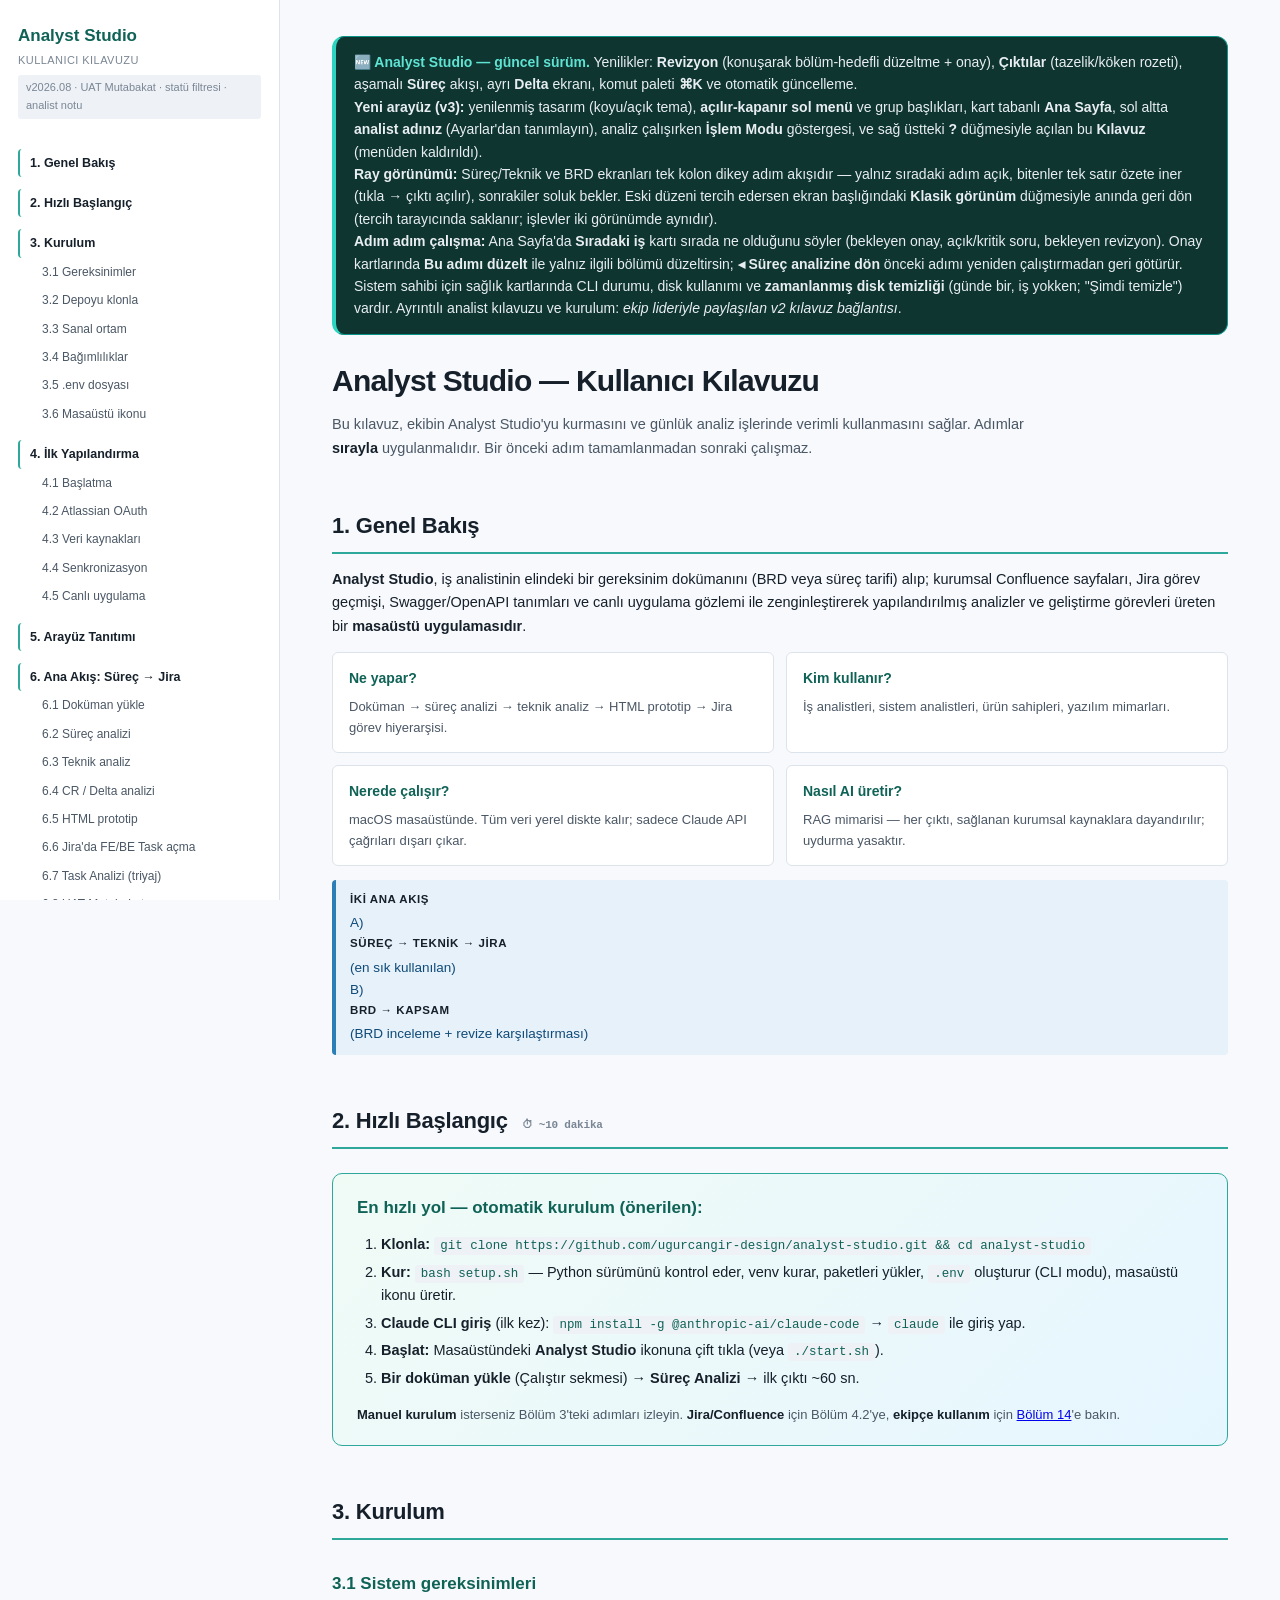
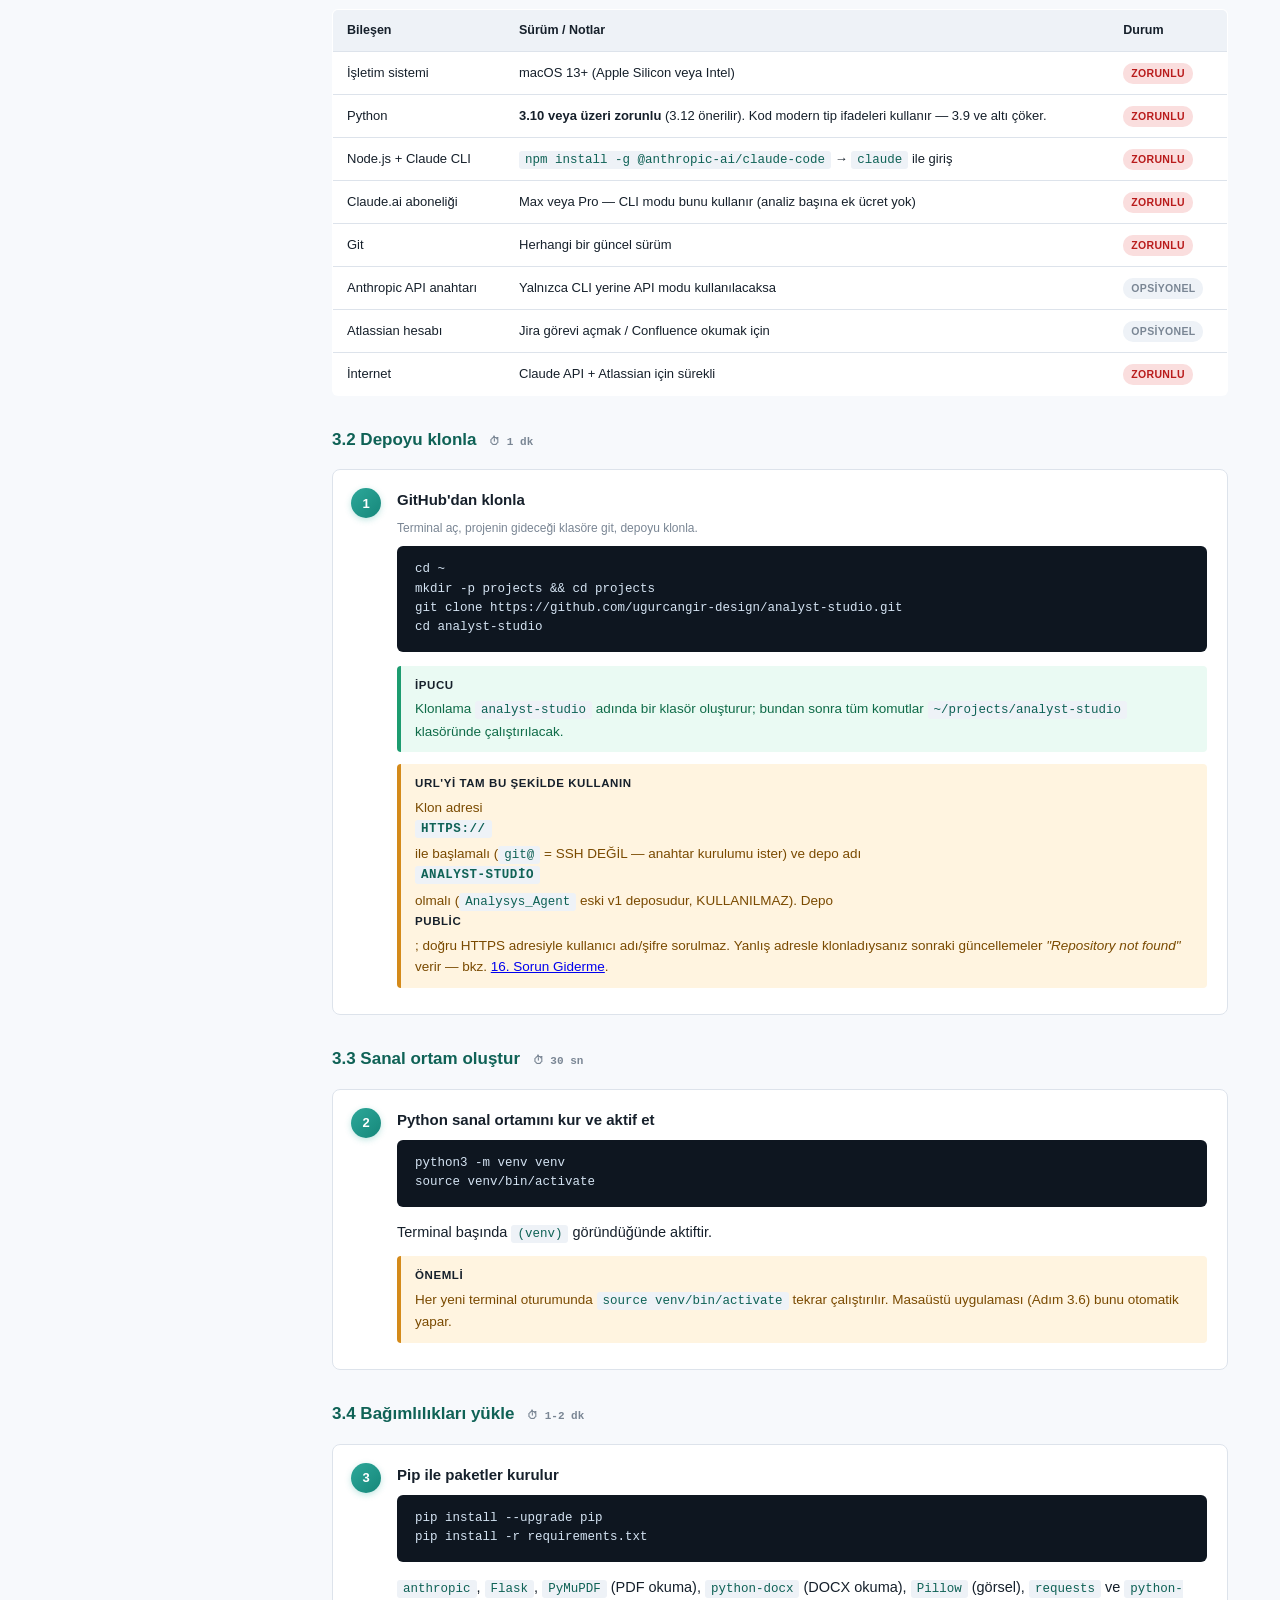
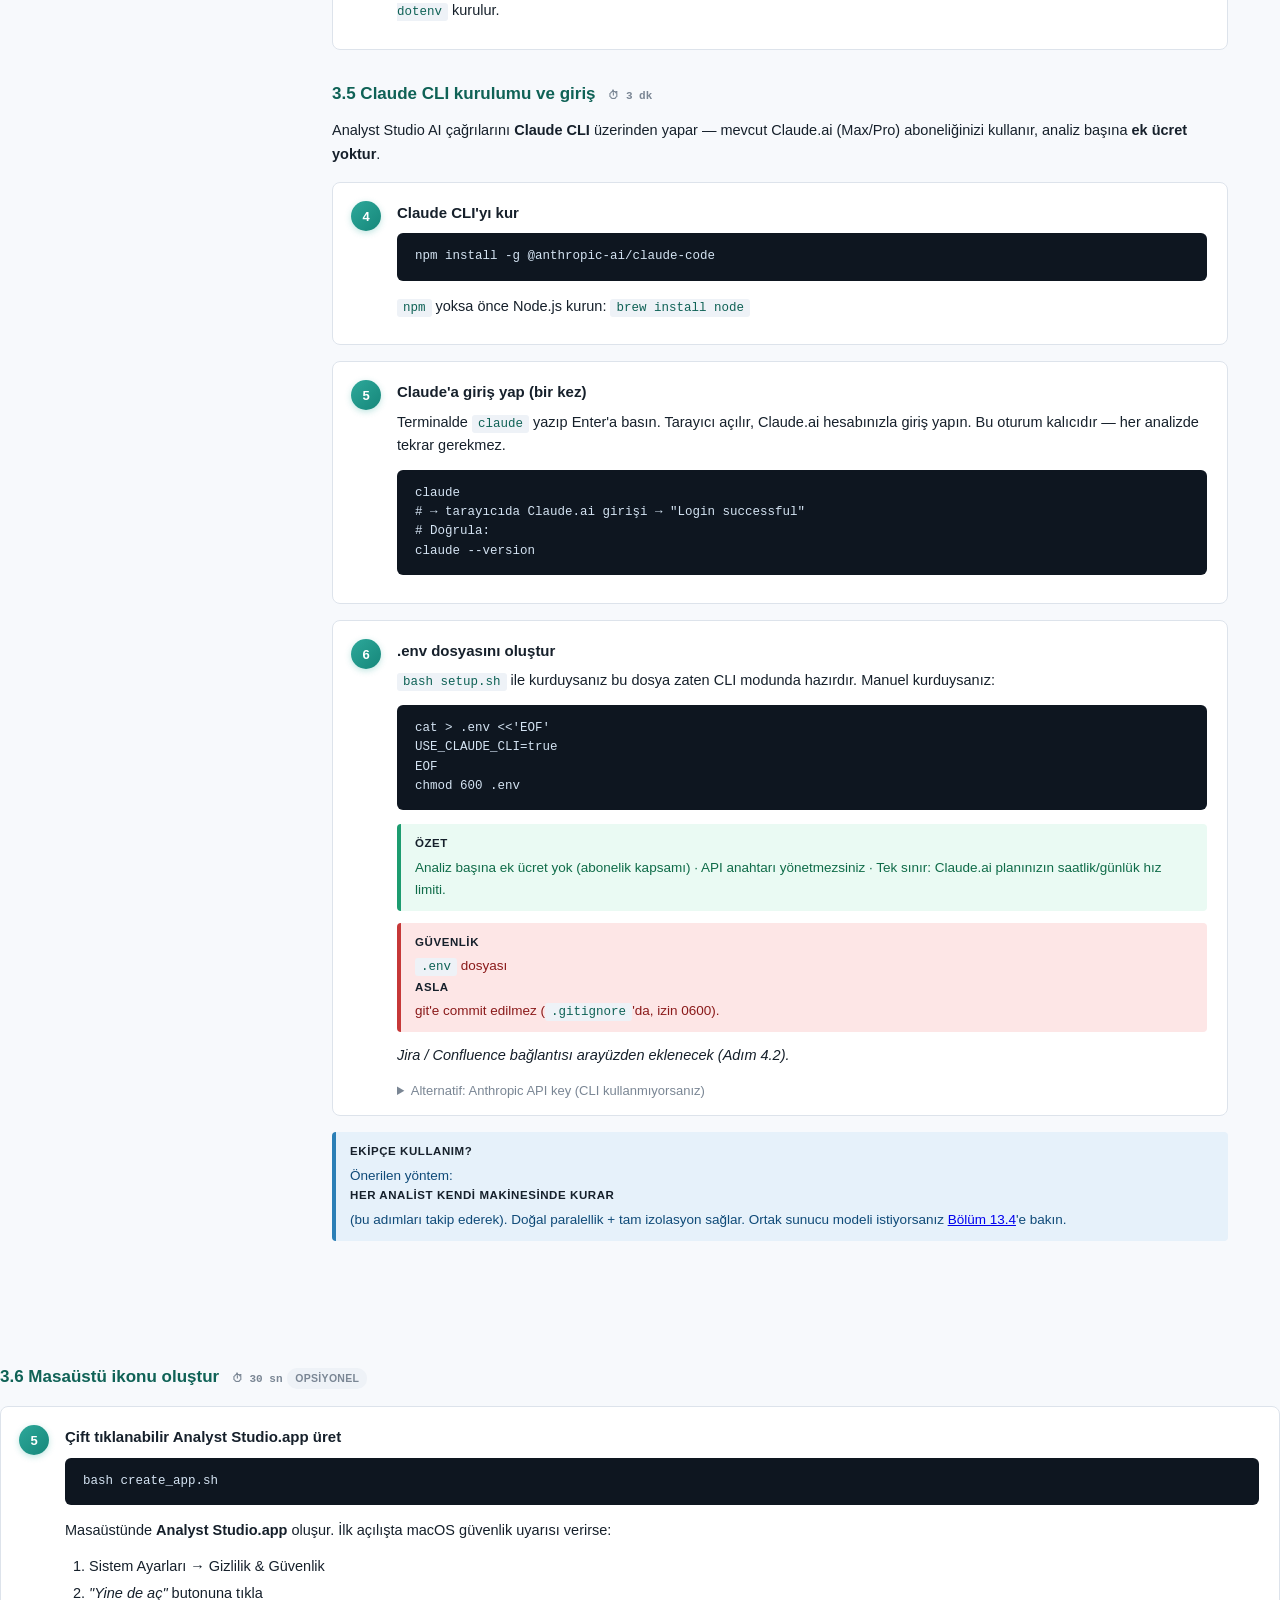
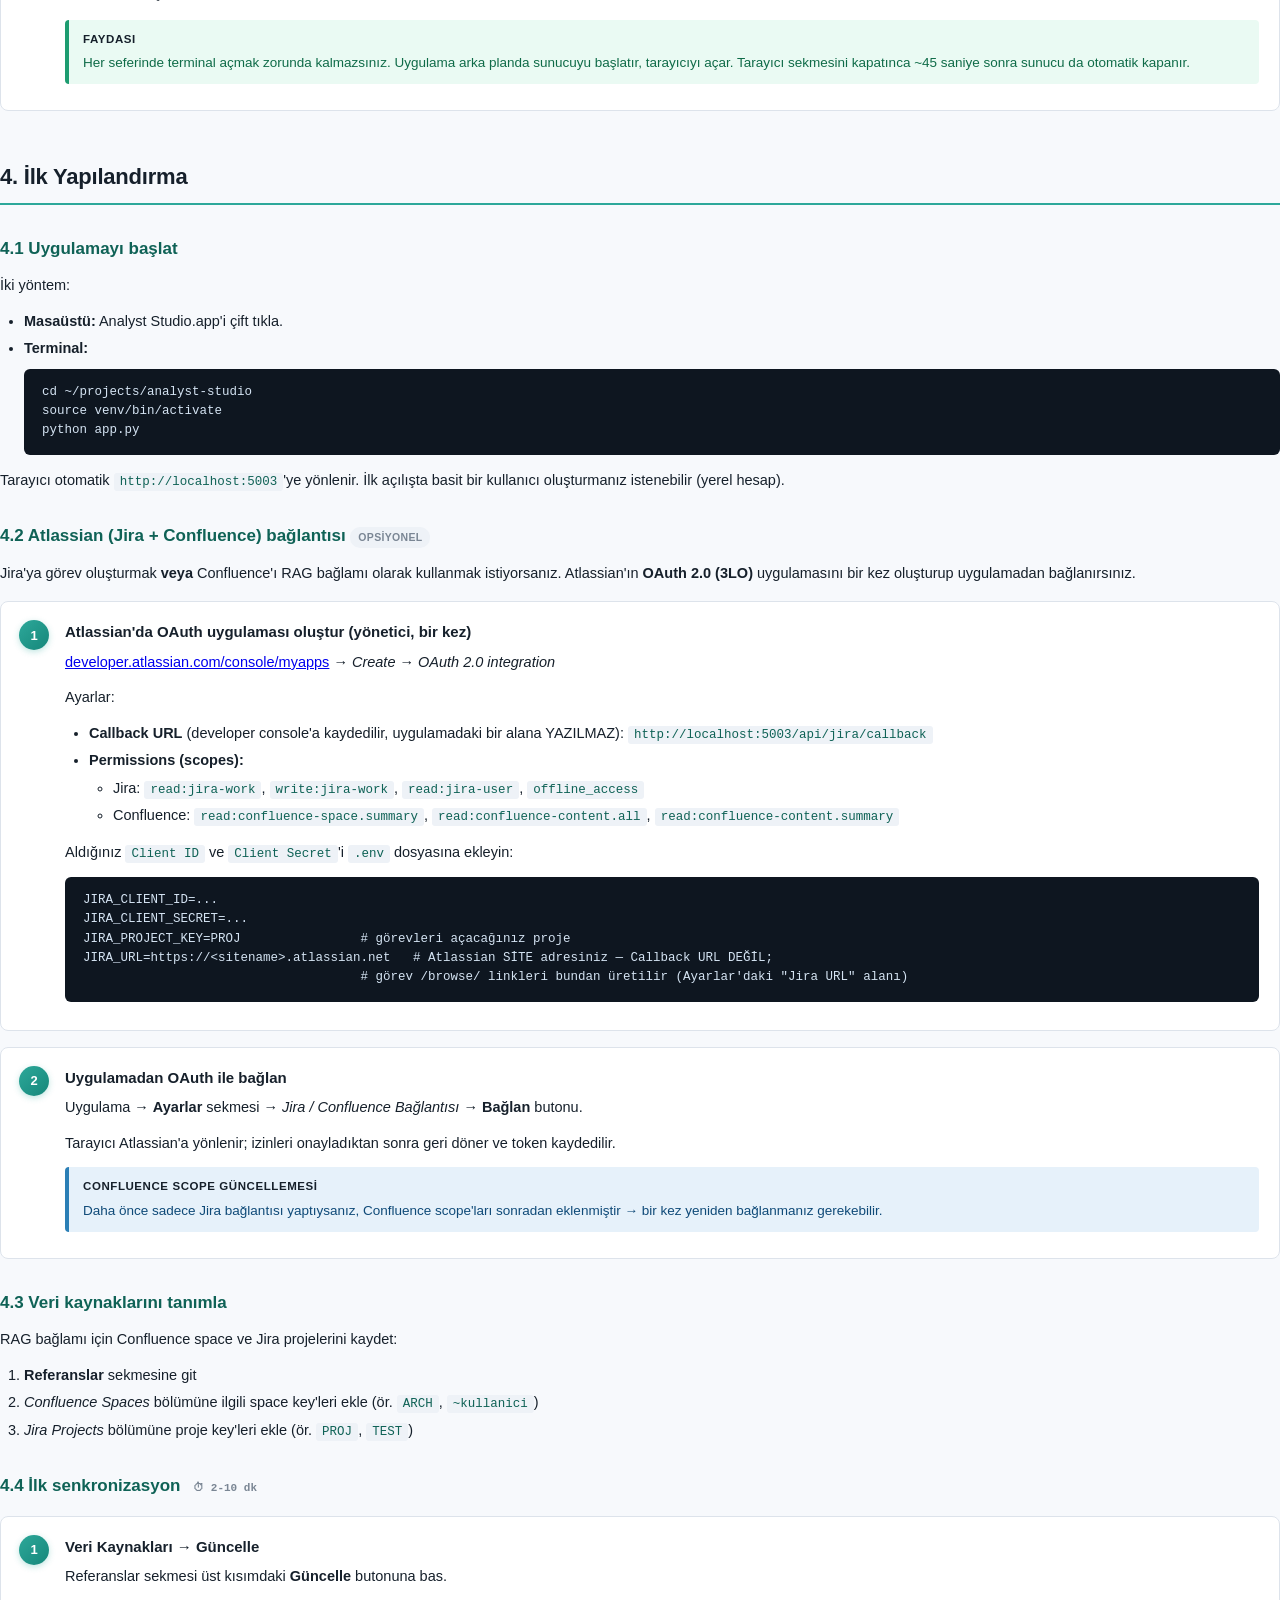
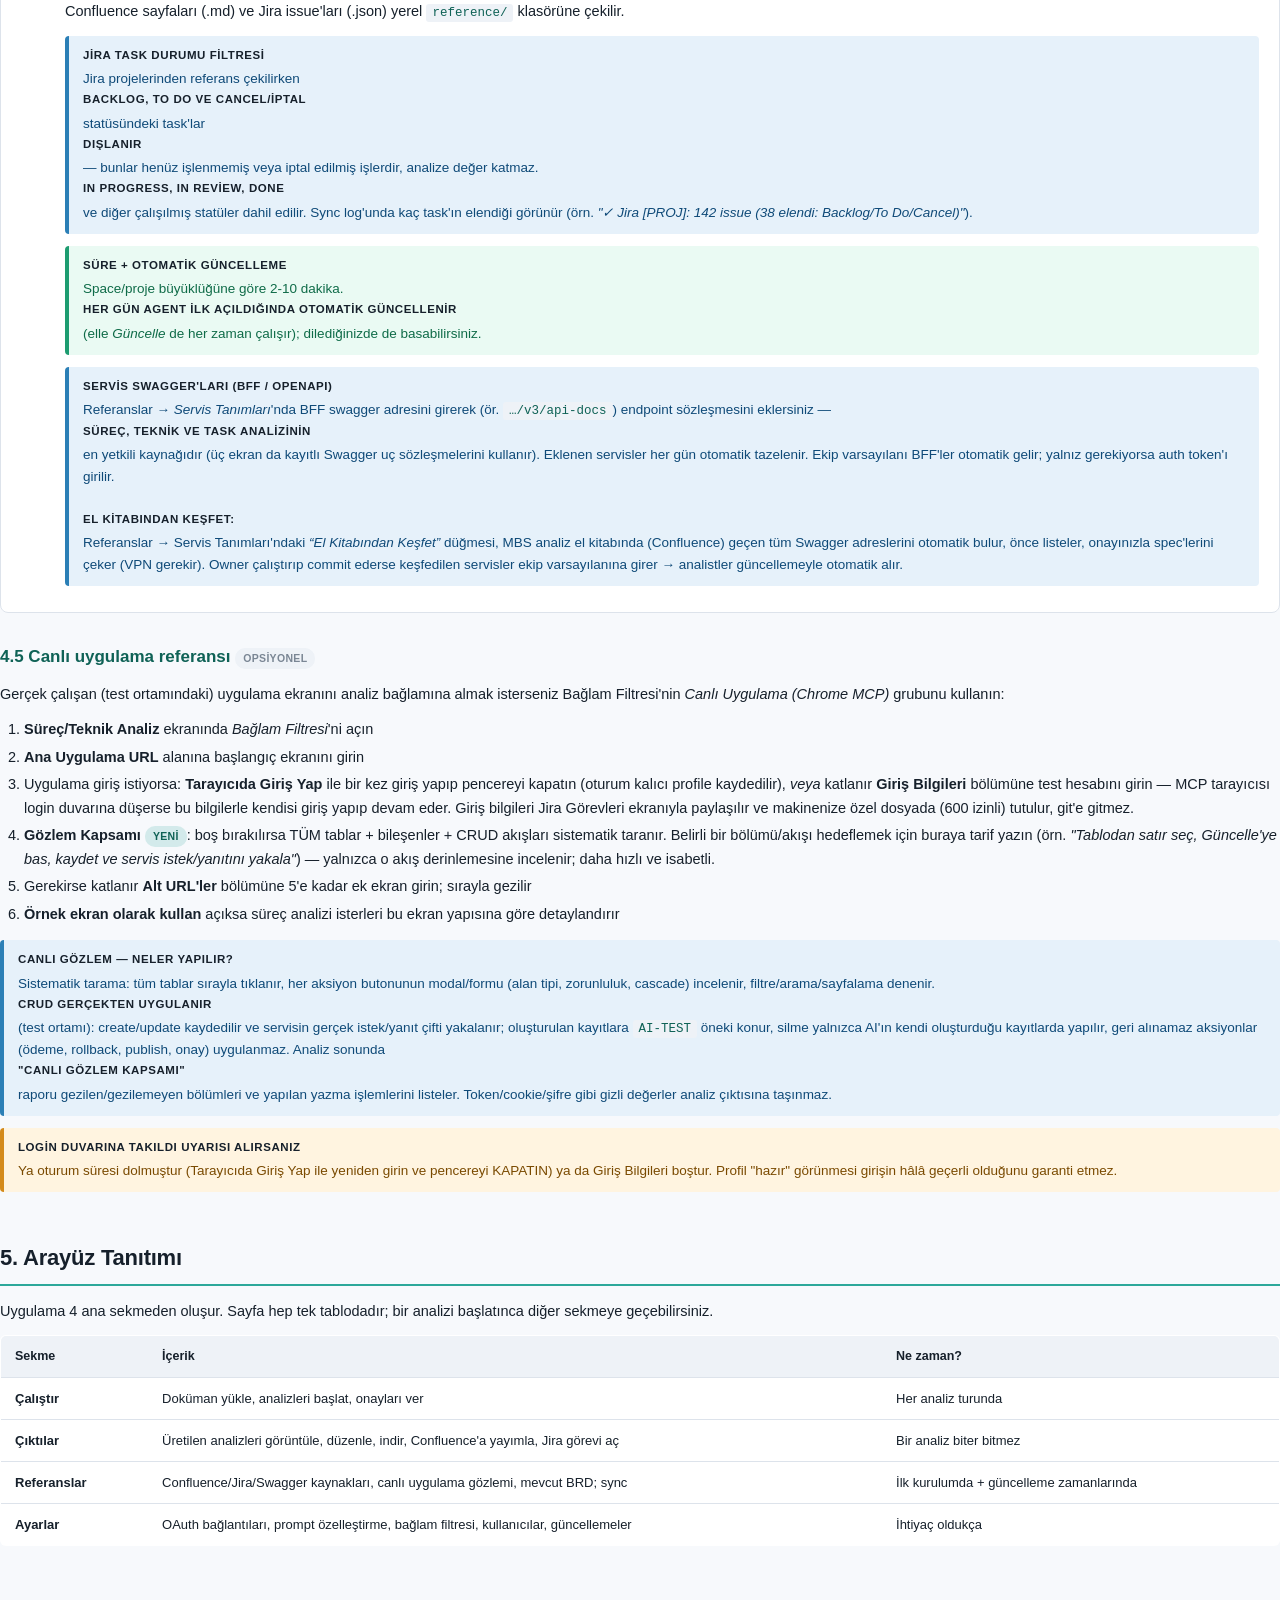
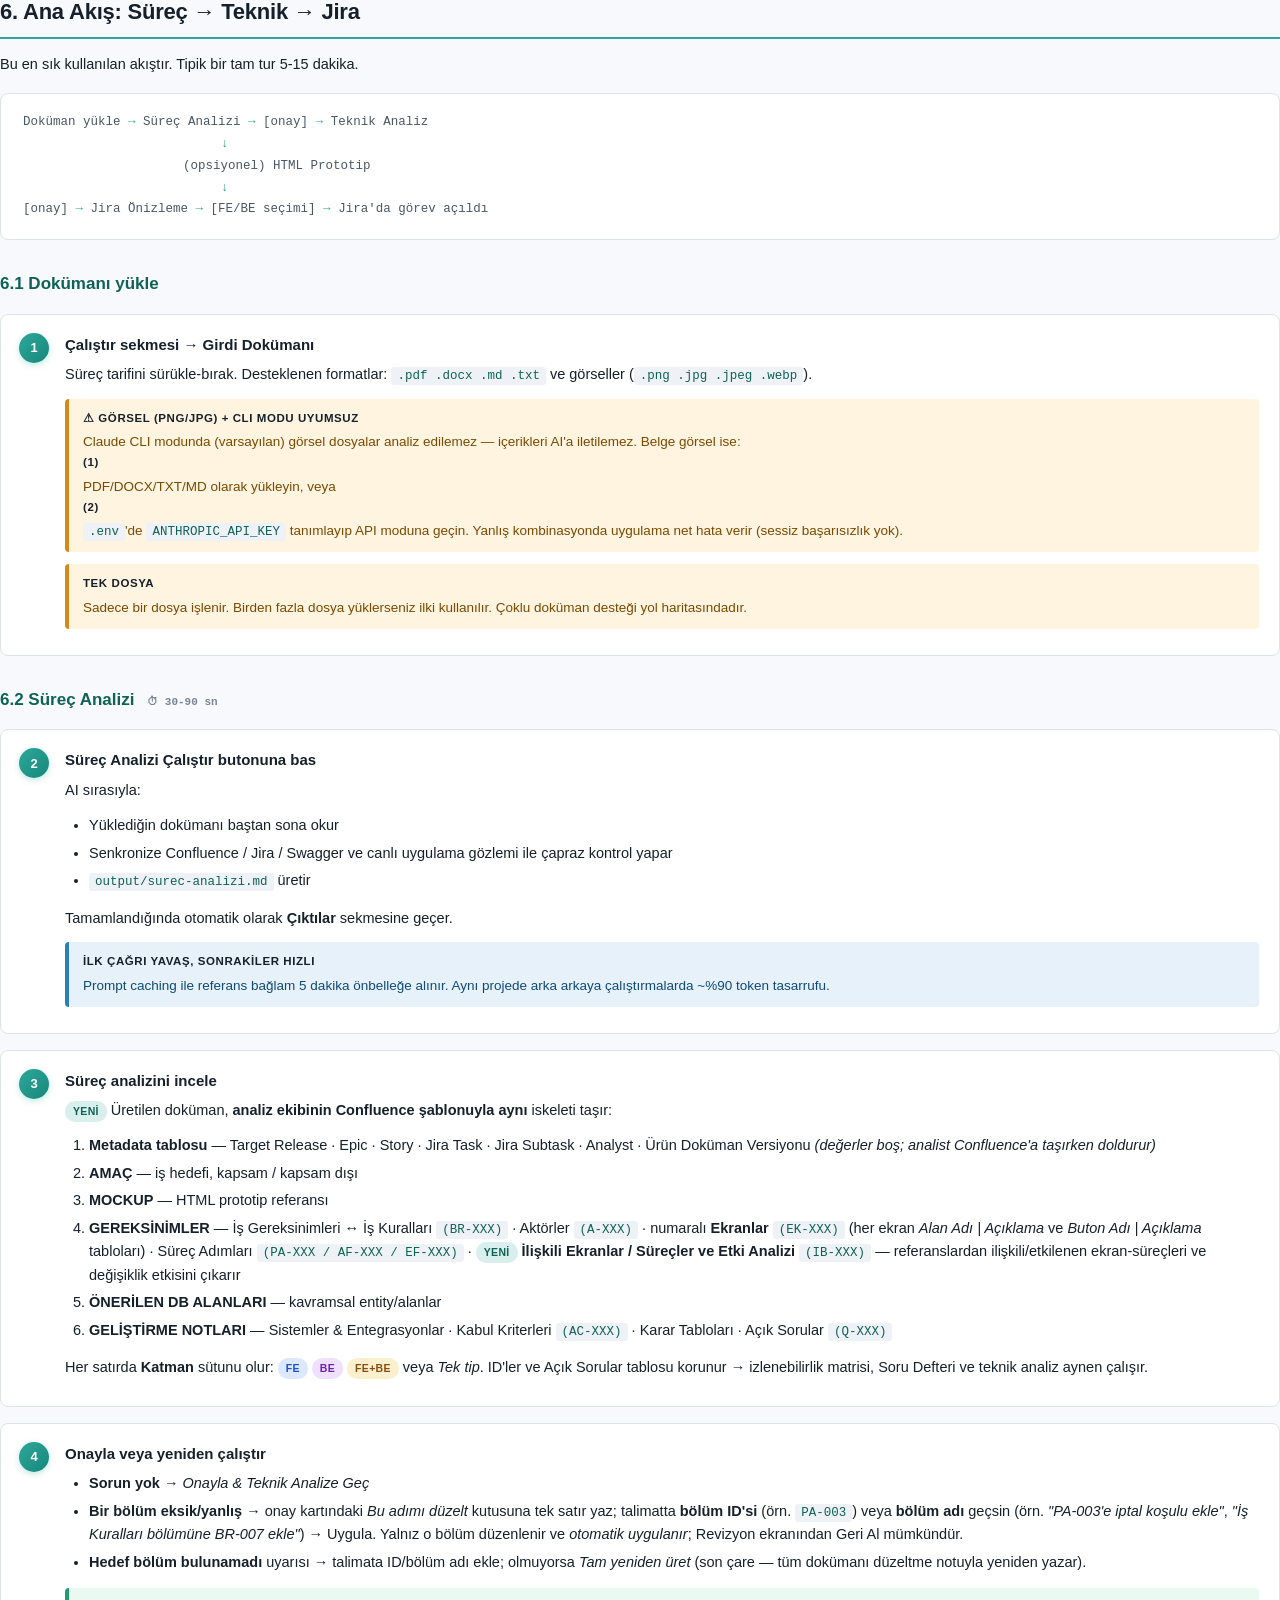
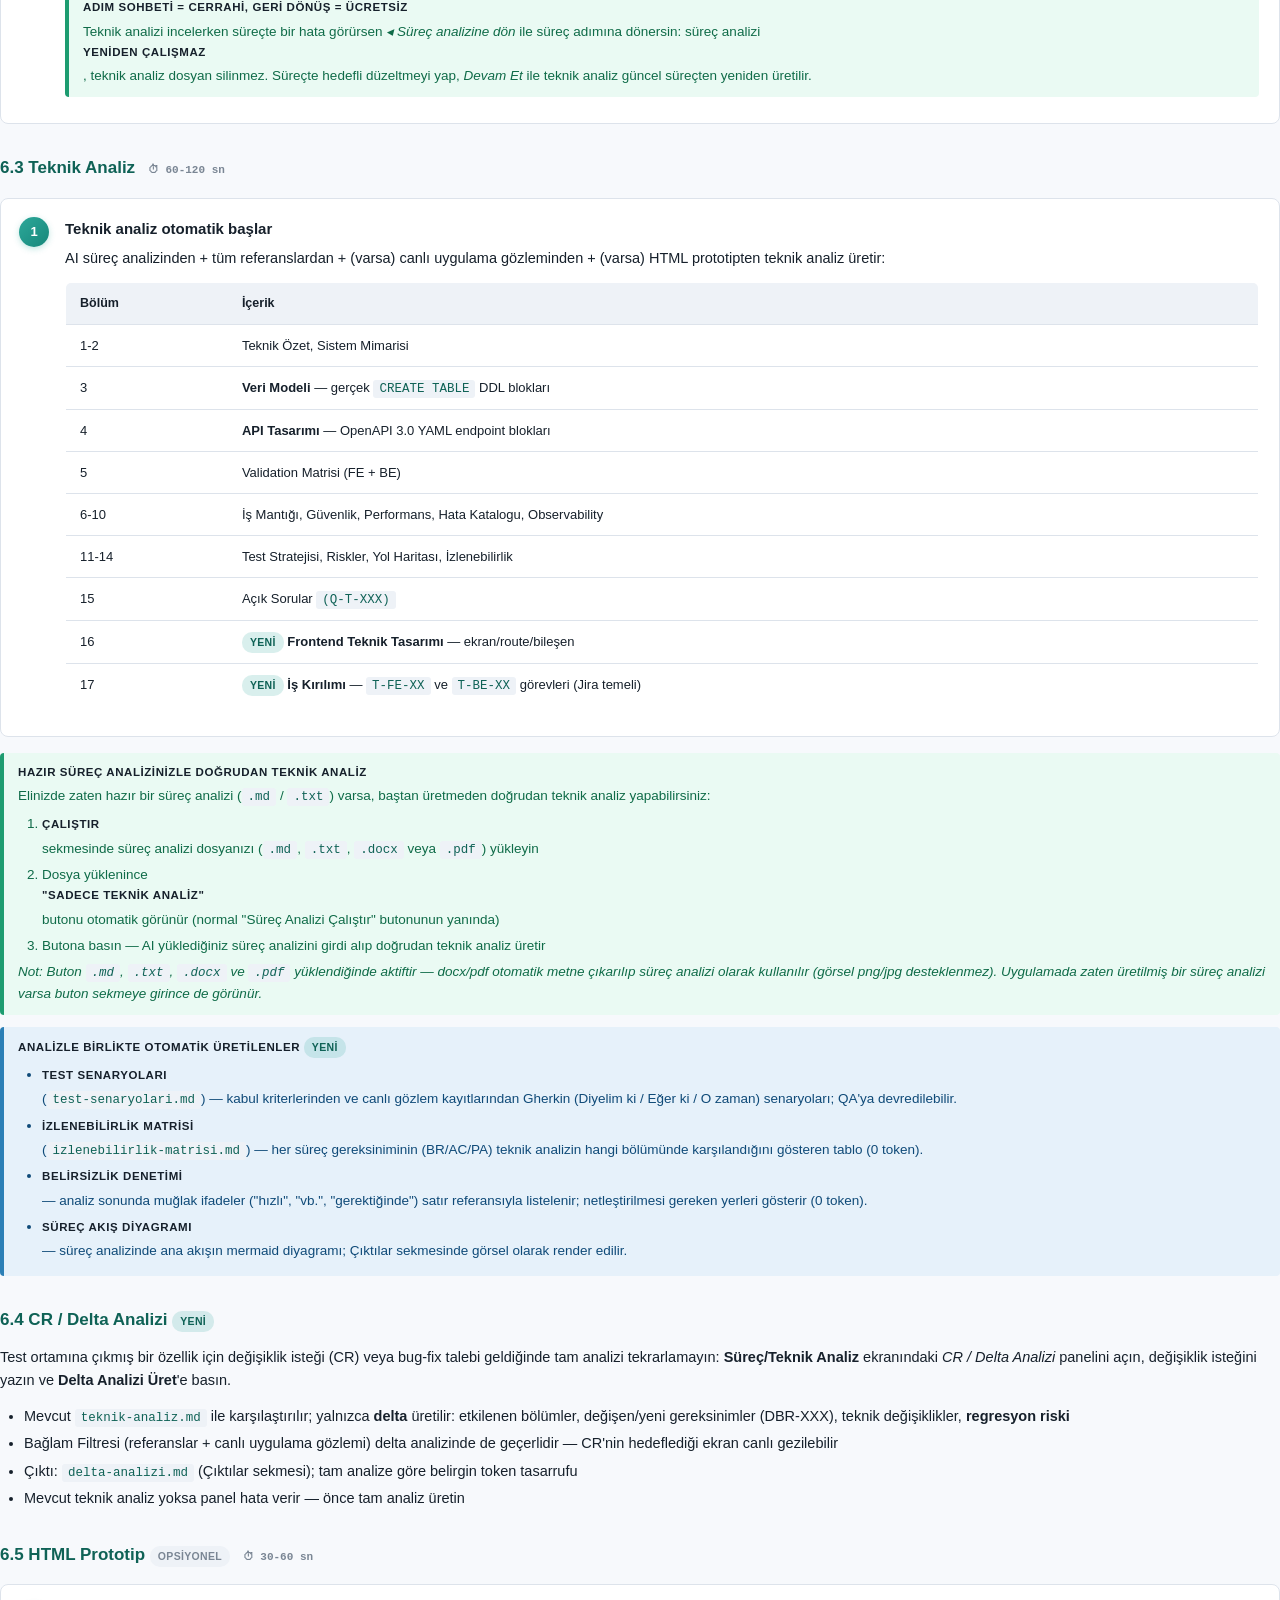
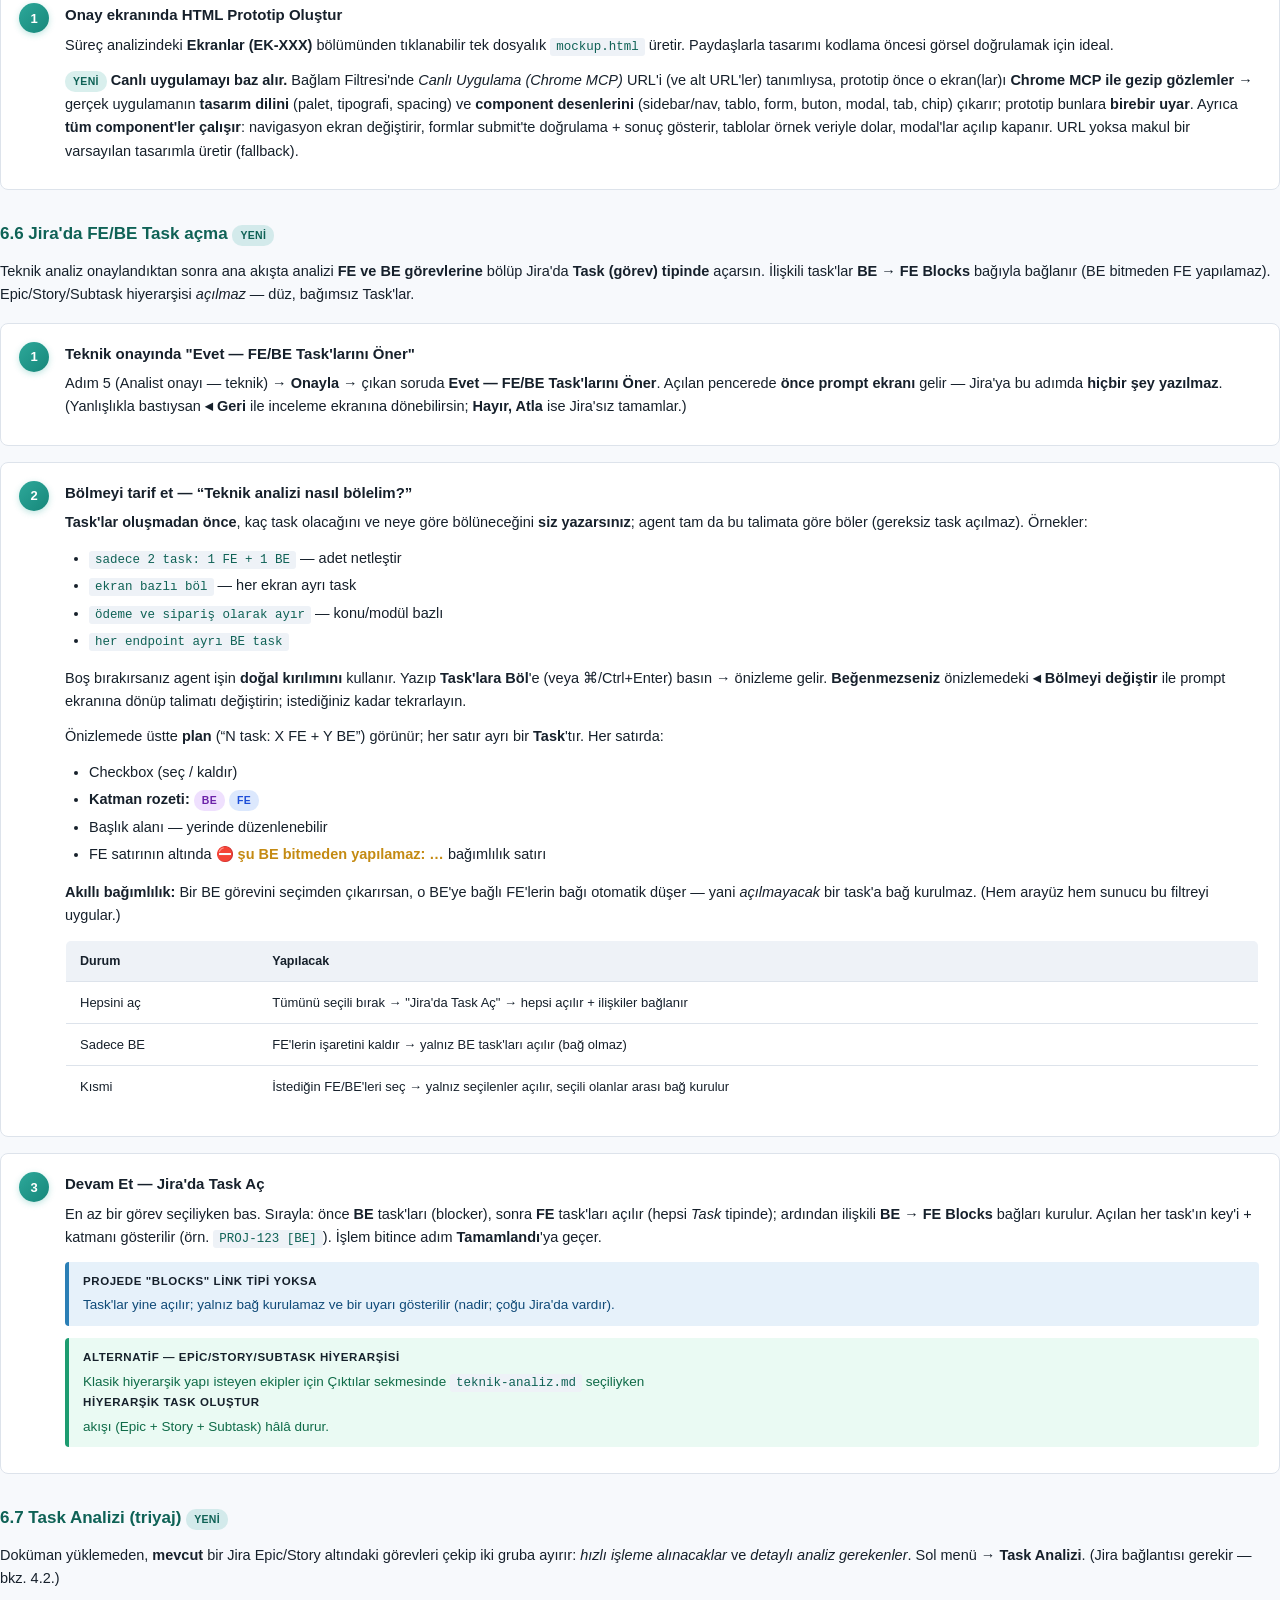
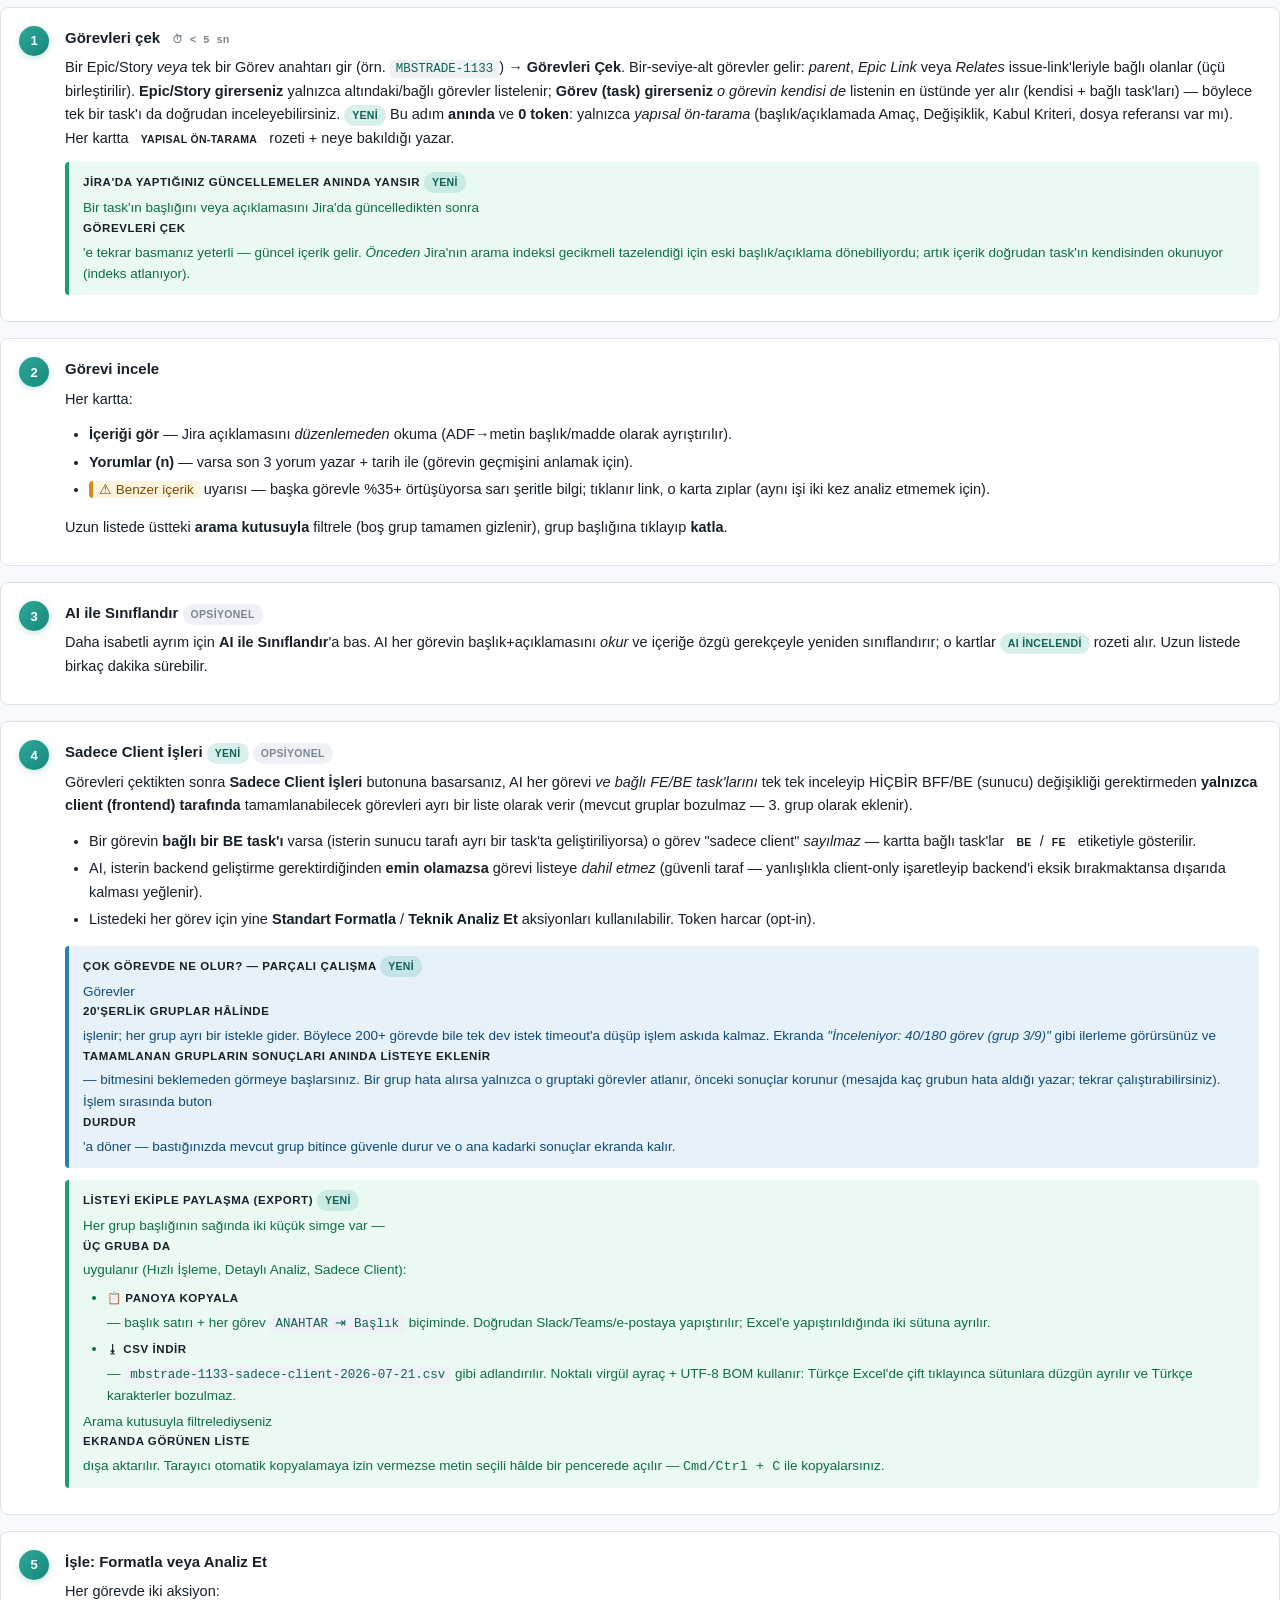
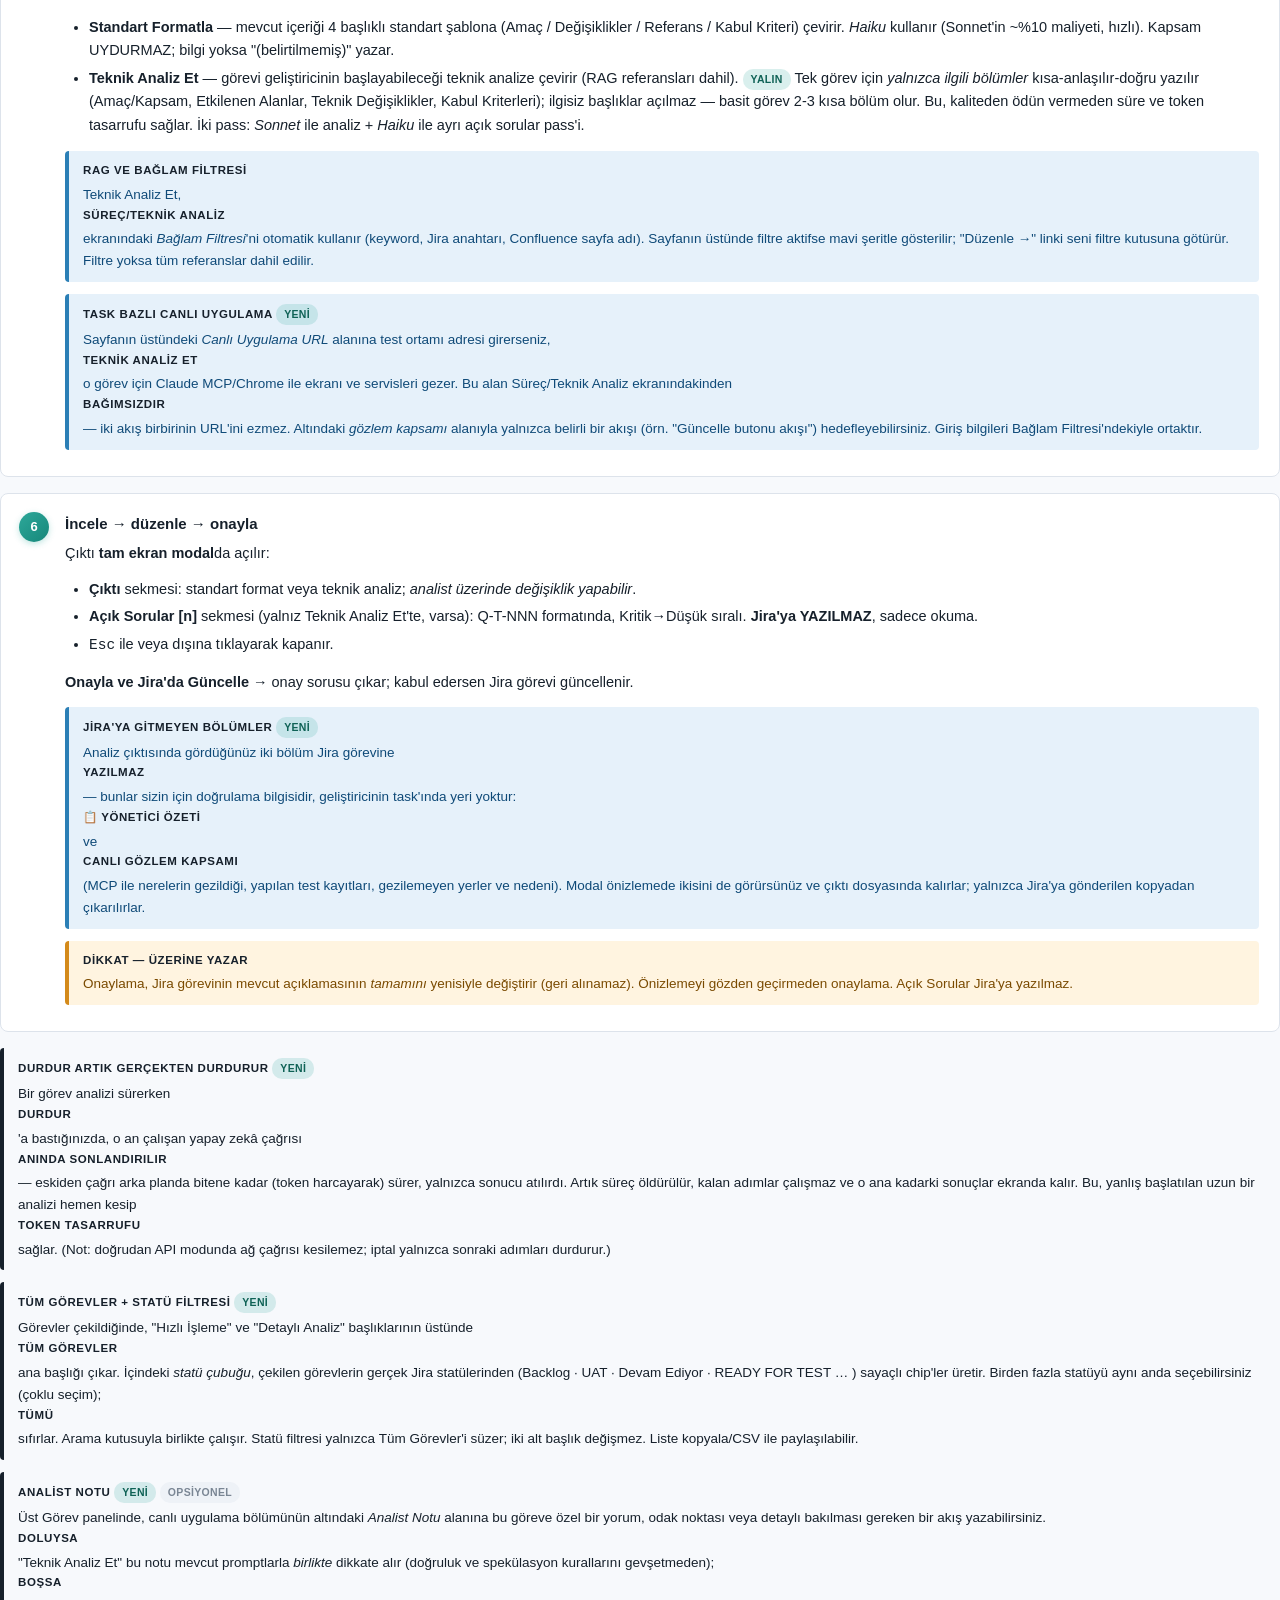
==== commit 32d50ea6: "El kitabı kaynakları: Swagger üç analizde + keşif ekibe dağıtılır (owner 2026-11-01) Owner: 'el kita" ====
--- a/KILAVUZ.html
+++ b/KILAVUZ.html
@@ -538,8 +538,13 @@
       <div class="box info">
         <strong>Servis Swagger'ları (BFF / OpenAPI)</strong>
         Referanslar → <em>Servis Tanımları</em>'nda BFF swagger adresini girerek (ör. <code>…/v3/api-docs</code>)
-        endpoint sözleşmesini eklersiniz — teknik analizin <strong>en yetkili kaynağıdır</strong>. Eklenen servisler
-        her gün otomatik tazelenir. Ekip varsayılanı BFF'ler otomatik gelir; yalnız gerekiyorsa auth token'ı girilir.
+        endpoint sözleşmesini eklersiniz — <strong>Süreç, Teknik ve Task analizinin</strong> en yetkili kaynağıdır
+        (üç ekran da kayıtlı Swagger uç sözleşmelerini kullanır). Eklenen servisler her gün otomatik tazelenir.
+        Ekip varsayılanı BFF'ler otomatik gelir; yalnız gerekiyorsa auth token'ı girilir.
+        <br><br><strong>El Kitabından Keşfet:</strong> Referanslar → Servis Tanımları'ndaki <em>“El Kitabından Keşfet”</em>
+        düğmesi, MBS analiz el kitabında (Confluence) geçen tüm Swagger adreslerini otomatik bulur, önce listeler,
+        onayınızla spec'lerini çeker (VPN gerekir). Owner çalıştırıp commit ederse keşfedilen servisler ekip
+        varsayılanına girer → analistler güncellemeyle otomatik alır.
       </div>
     </div>
 
@@ -1052,6 +1057,13 @@
             görürsünüz. Kısmen bulduklarında kutu en olası yanıtla ön-dolu gelir (<span class="pill">🤖 agent kısmen buldu</span>,
             kontrol edin), yalnız gerçek ürün kararları boş kalır (<em>kararınız gerekli</em> + agent notu). Kalanları cevaplayıp
             <strong>Cevapları İşle</strong> deyin. Ek maliyet: kısa bir çağrı + gerekirse bir gözlem turu + bir düzeltme çağrısı.</li>
+        <li><strong>Panel davranışı ve güvenlik düzeltmeleri <span class="pill new">Yeni</span></strong> — Task Analizi'nde Esc, Kapat ve listeyi
+            yenilemek artık analiz setini silmez (yalnız gizler; "Göster" çipiyle geri gelir); bir iş sürerken ikinci iş başlatılamaz; başarısız bir
+            Düzelt/Cevap adımı önceki analizi korur. "Onayla ve Jira'da Güncelle" task açıklamasını ezmez: orijinal talep <em>📌 Orijinal Talep</em>
+            başlığı altında korunur, analiz <em>🤖 Teknik Analiz</em> altına yazılır. Kabul Kontrolü'nde doğrulanamayan madde varsa sonuç
+            "⚠ KISMİ DOĞRULANDI" olarak etiketlenir (eskiden ✅ görünüyordu). FE+BE ayrımında FE artık BE'nin servis sözleşmesini tam görür ve
+            açık sorular iki katman için tek listede toplanır. Claude kullanım limiti dolduğunda canlı gözlem artık tarayıcısız "sahte" rapor
+            üretmez; net hata verir.</li>
         <li><strong>Kabul Kontrolü maddeleri eksik bırakmaz <span class="pill new">Yeni</span></strong> — uzun kontrollerde
             (20+ madde) agent'ın tarayıcı tur bütçesi doluyordu ve kalan maddeler "oturum sona erdi / test edilemedi" kalıyordu.
             Artık bütçe madde sayısına göre ayrılır, dolunca yenilenip aynı oturumdan devam edilir; yine de denenemeyen maddeler
@@ -1099,6 +1111,11 @@
             yoksa açık soru açar (tek revizyon, Geri Al mümkün).</li>
         <li><strong>🎨 Ekran Mockup'ı</strong> — yeni isteyi yazın; mevcut uygulamanın tasarım dilini koruyan çalışan HTML mockup üretilir,
             sohbetle düzeltilir, Jira'ya PNG+HTML ek olarak ya da "Tasarım Task'ı" olarak eklenir.</li>
+        <li><strong>🖥 Ekran Görüntüsü Ekle <span class="pill new">Yeni</span></strong> — analizin adlandırdığı canlı ekranların/modallerin
+            görüntüsünü alır (örn. 181'de alanların kalkacağı dört modal) ve bu task'a <strong>PNG ek</strong> olarak yükler; Jira'da
+            Attachments'ta görünür. Agent ekranları yalnız görüntüler, hiçbir değişiklik/kayıt yapmaz. Gerçek Jira task'ı gerektirir
+            (sentetik FE/EKRAN kaydında çalışmaz). Görüntüler canlı iç uygulamadan alındığı için <em>gerçek veri içerebilir</em> —
+            bu yüzden onay ister; isteğe bağlıdır (her görüntü biraz kota/zaman harcar, yalnız gerekli ekranlar çekilir).</li>
         <li><strong>Eğitime Ekle</strong> — editördeki nihai analizi ortak örnek havuzuna yazar (Jira'ya yazmasanız da). Tamamlanan
             Task analizleri zaten otomatik toplanır; bu düğme düzenlenmiş son hâli gönderir.</li>
       </ul>
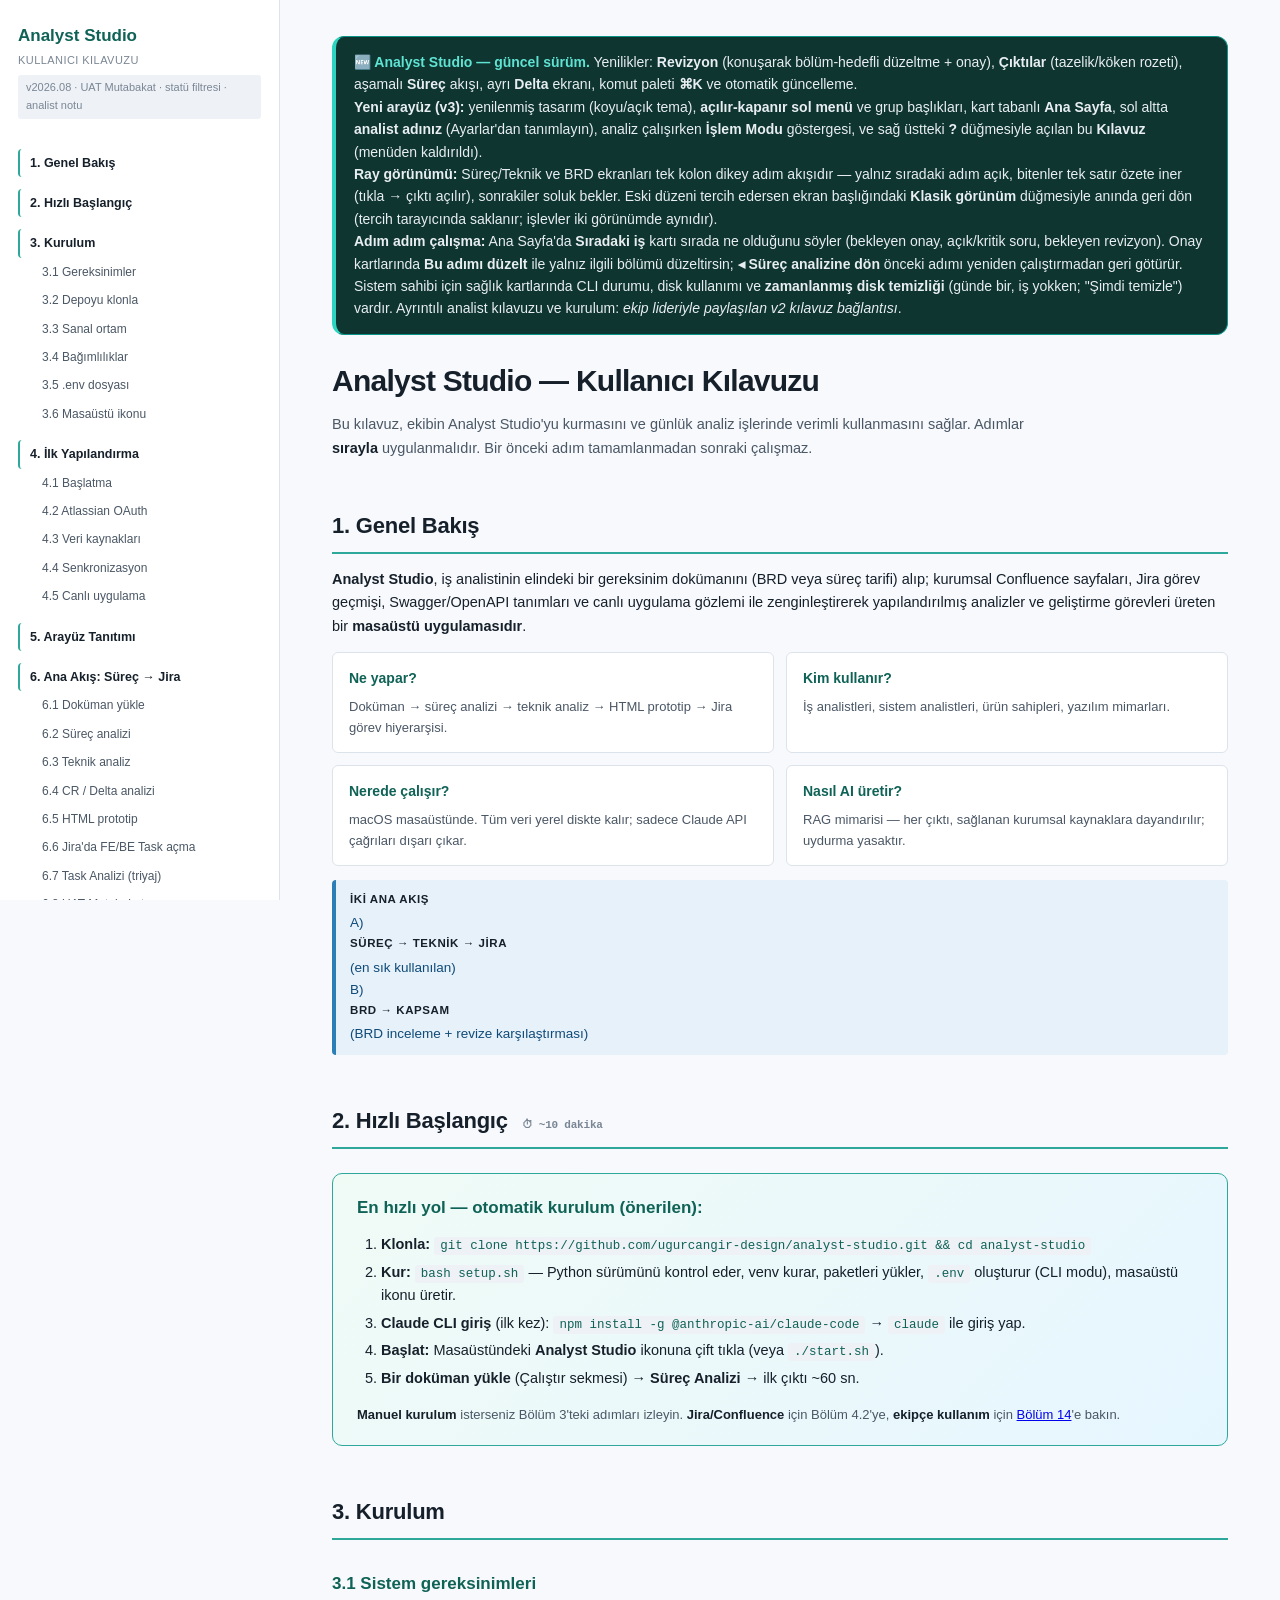
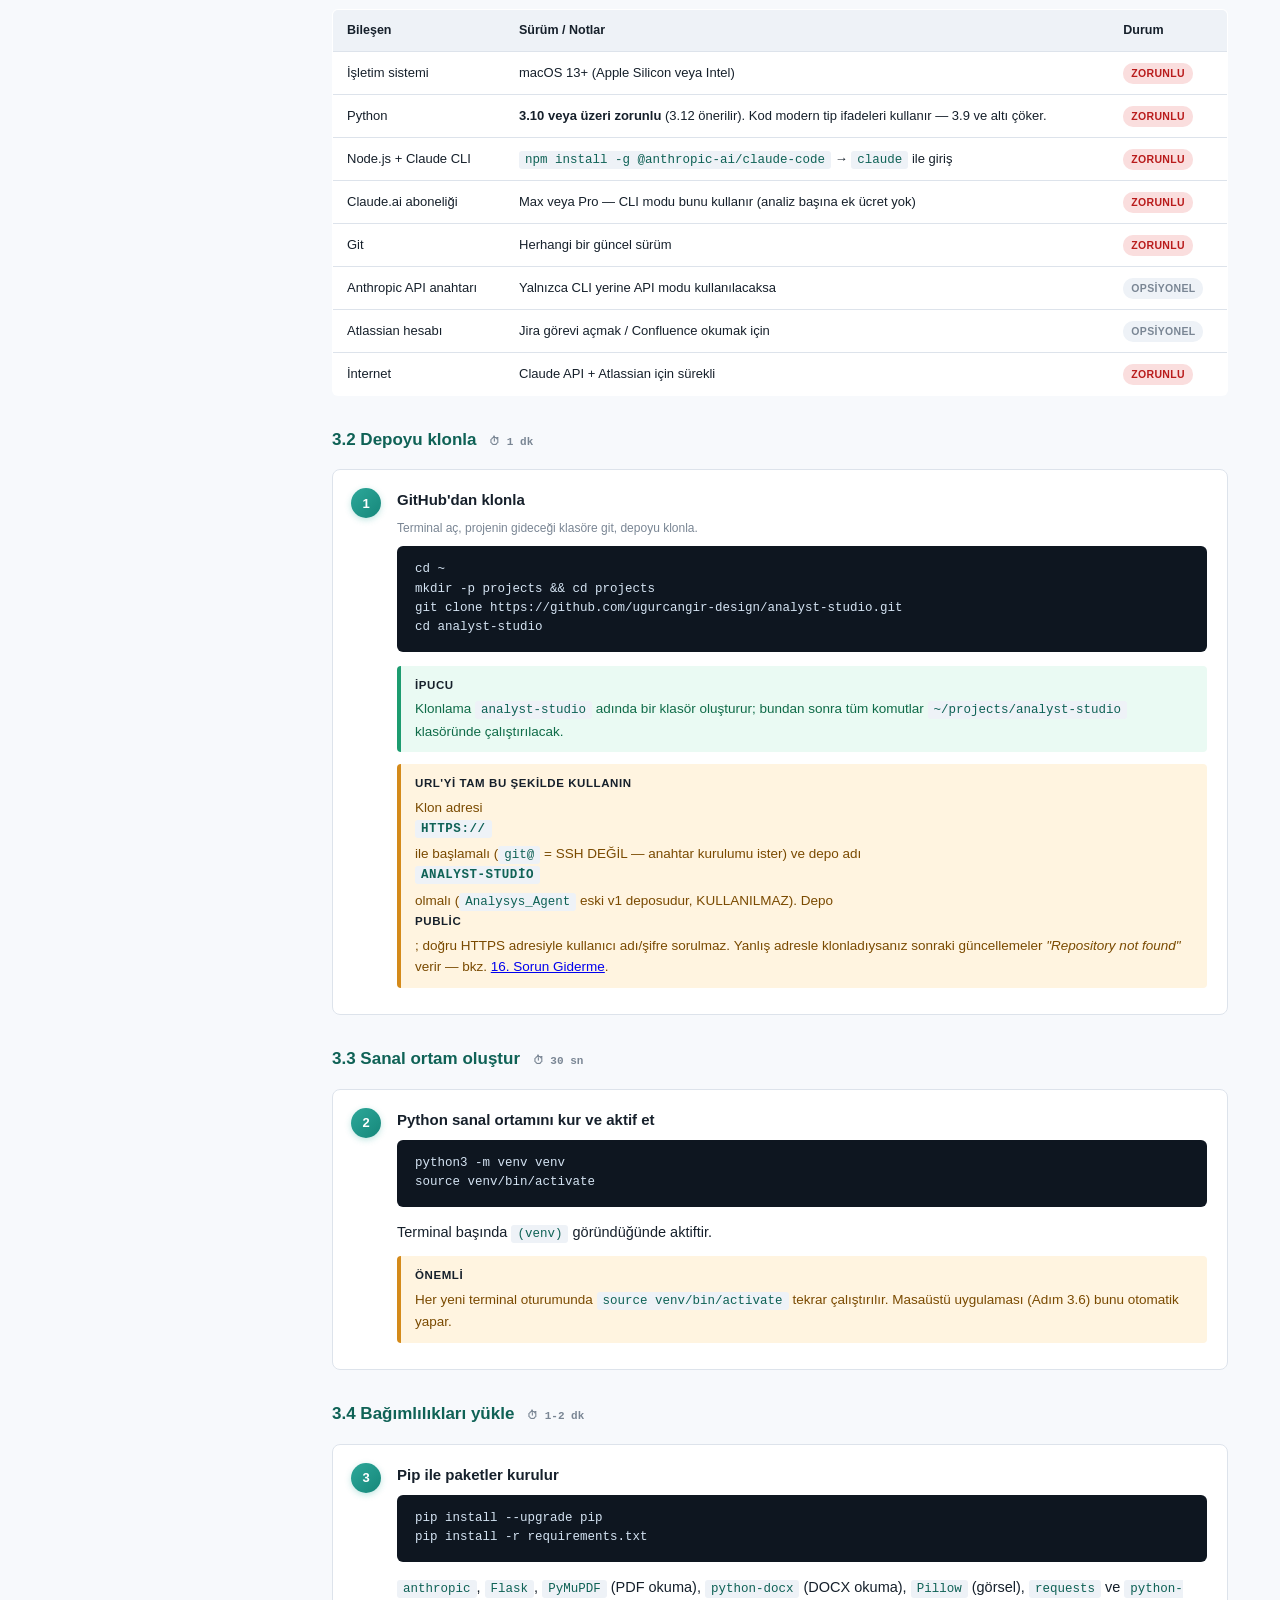
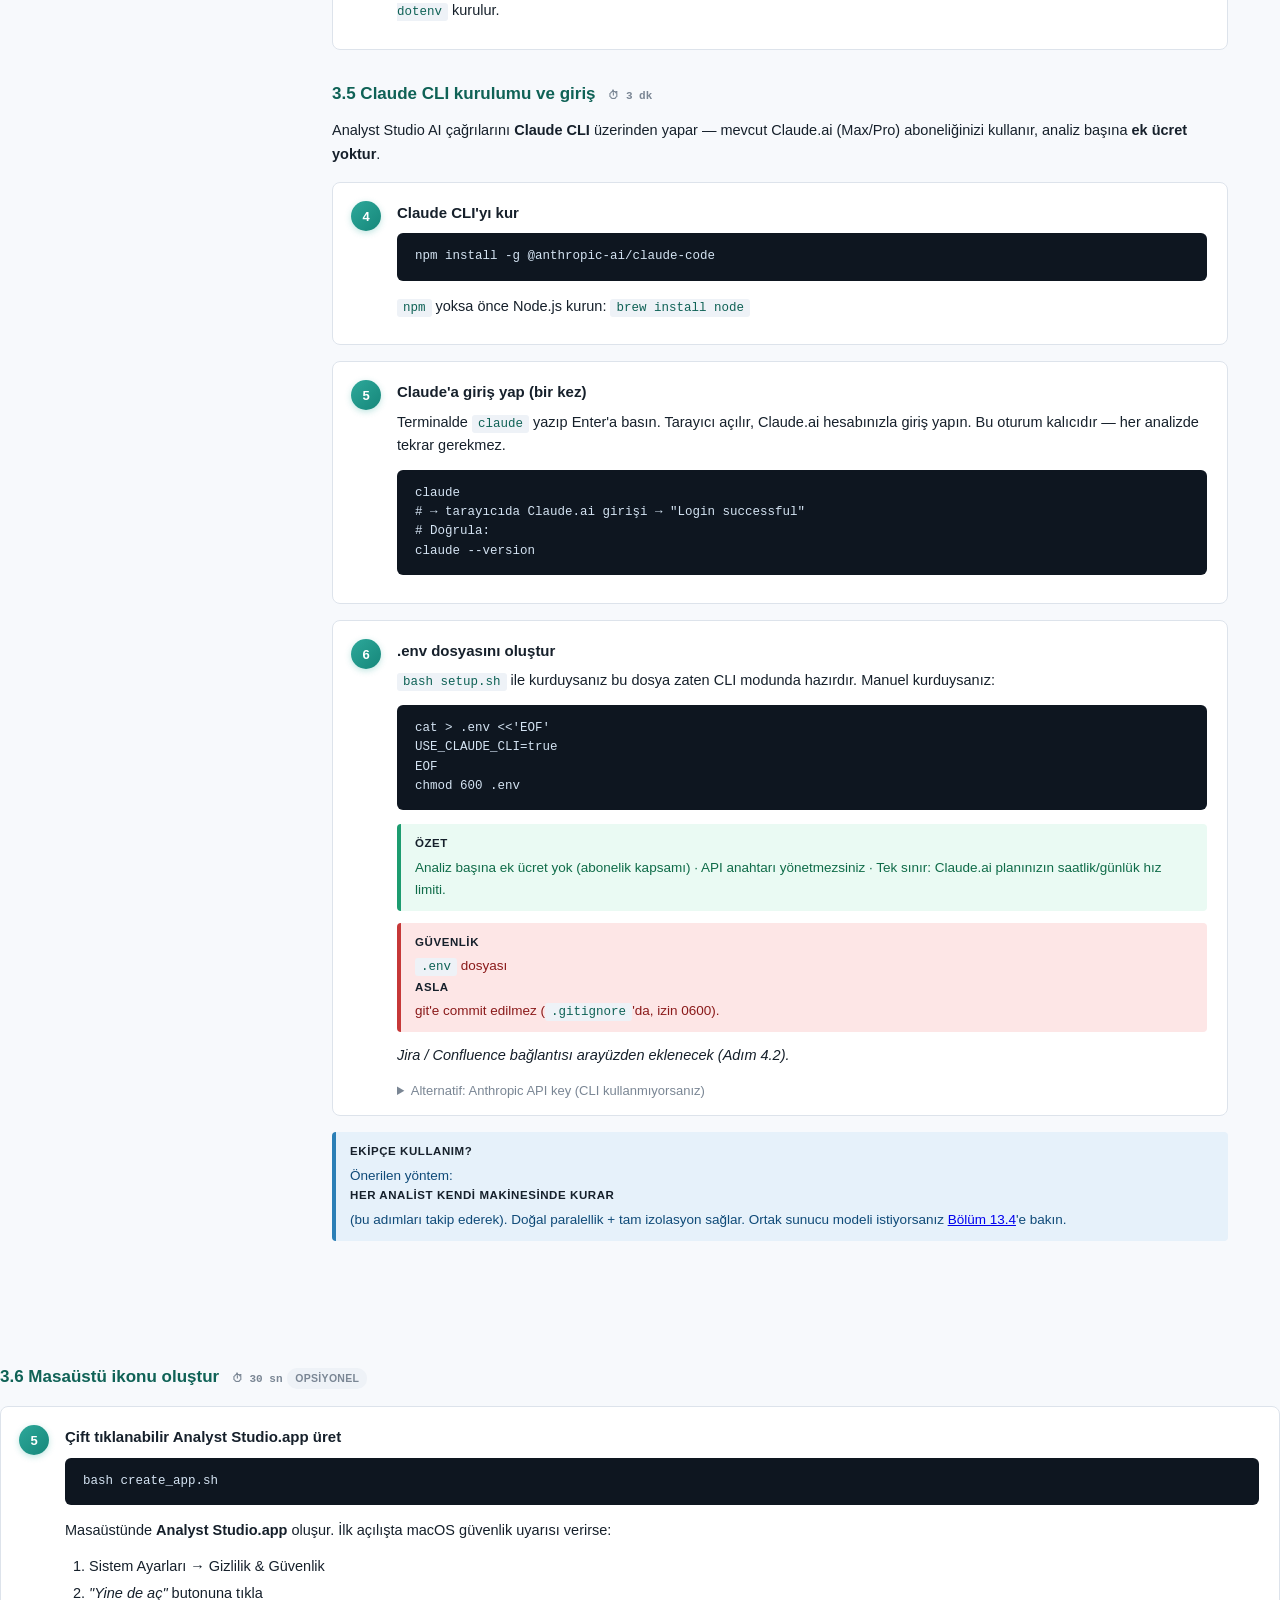
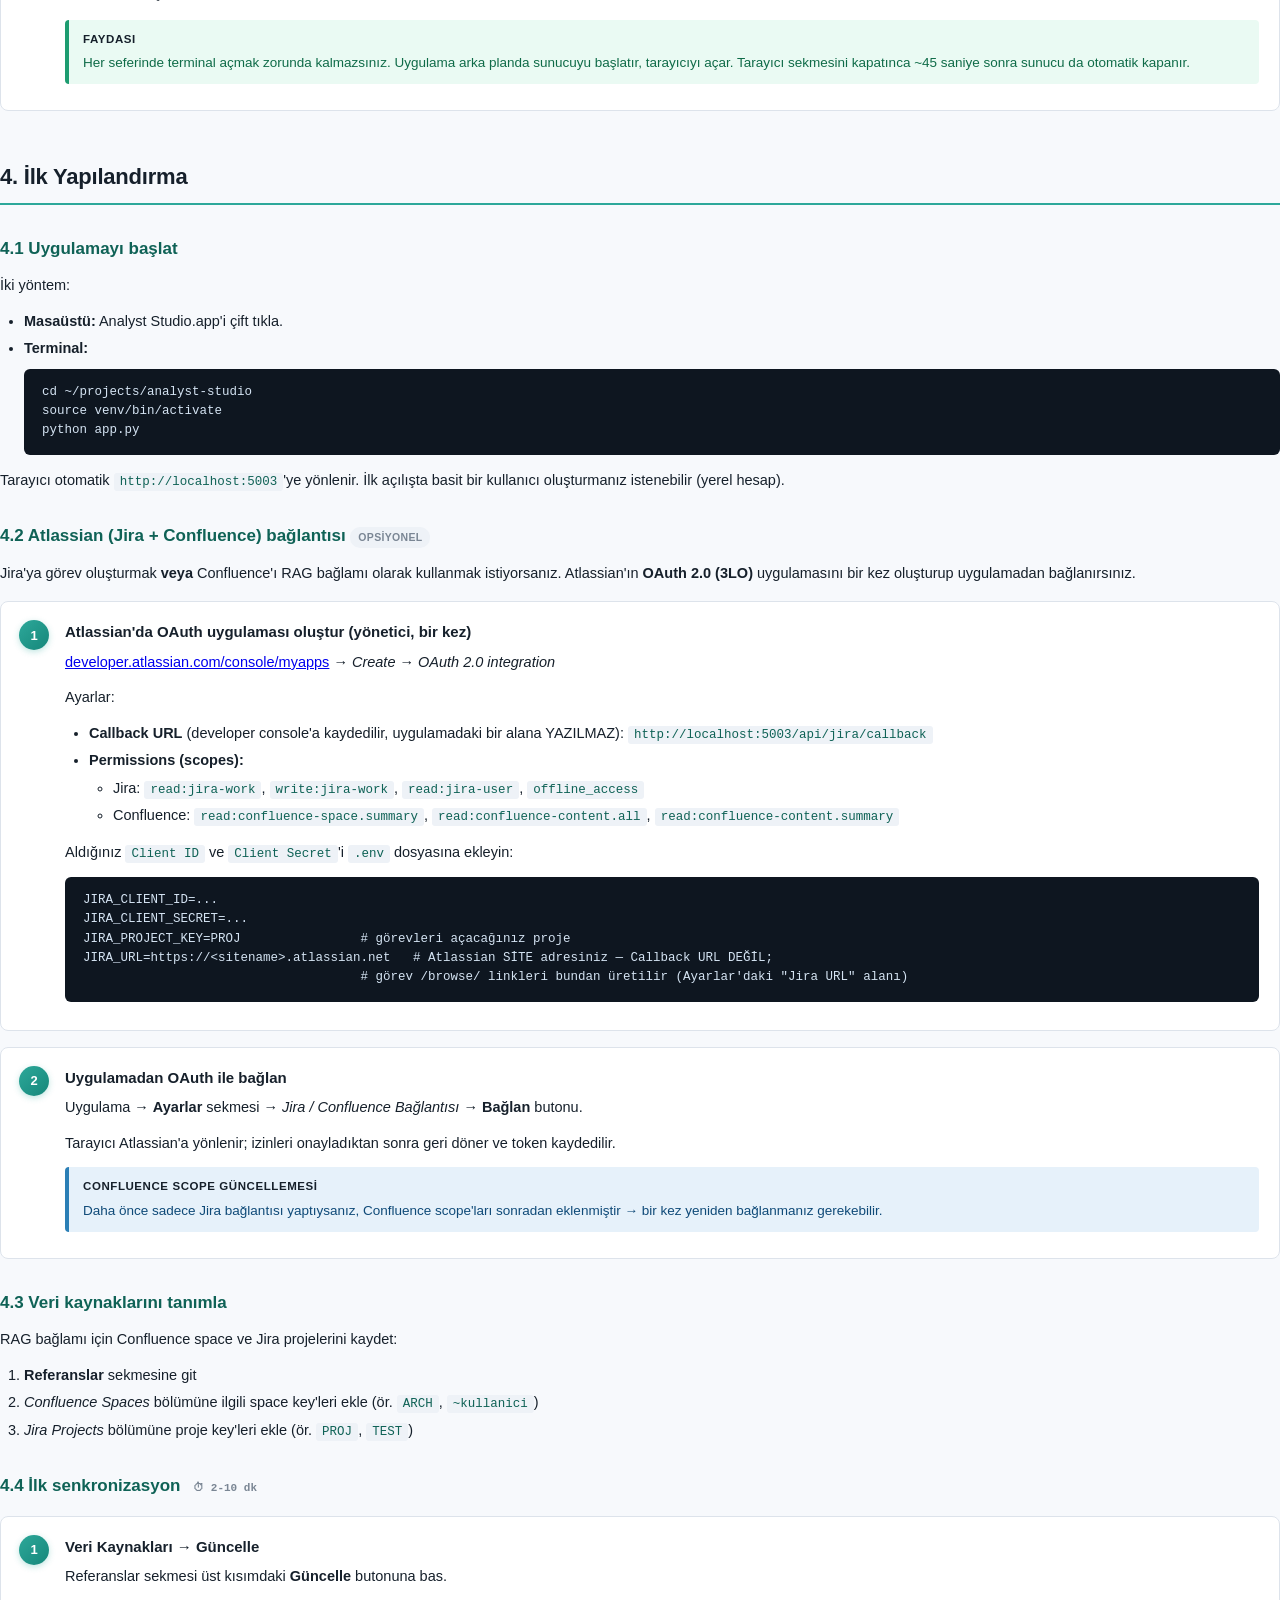
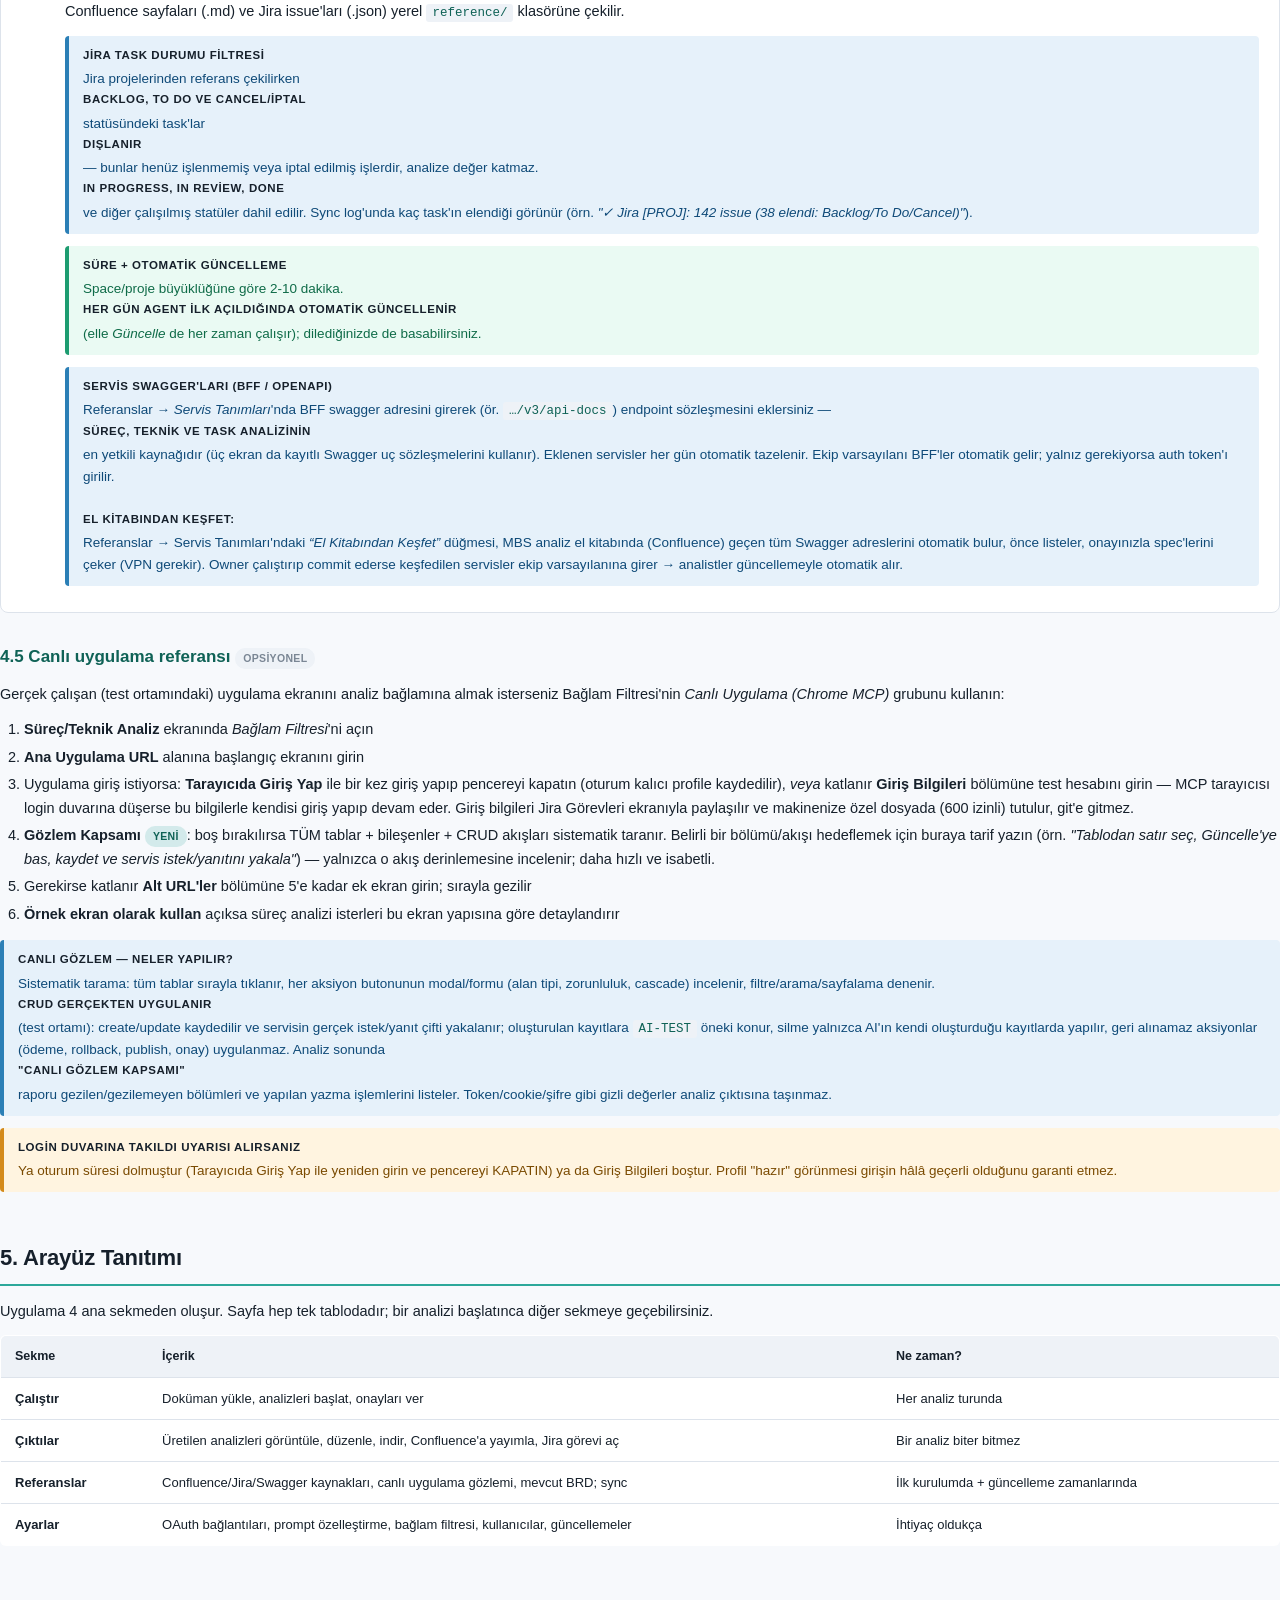
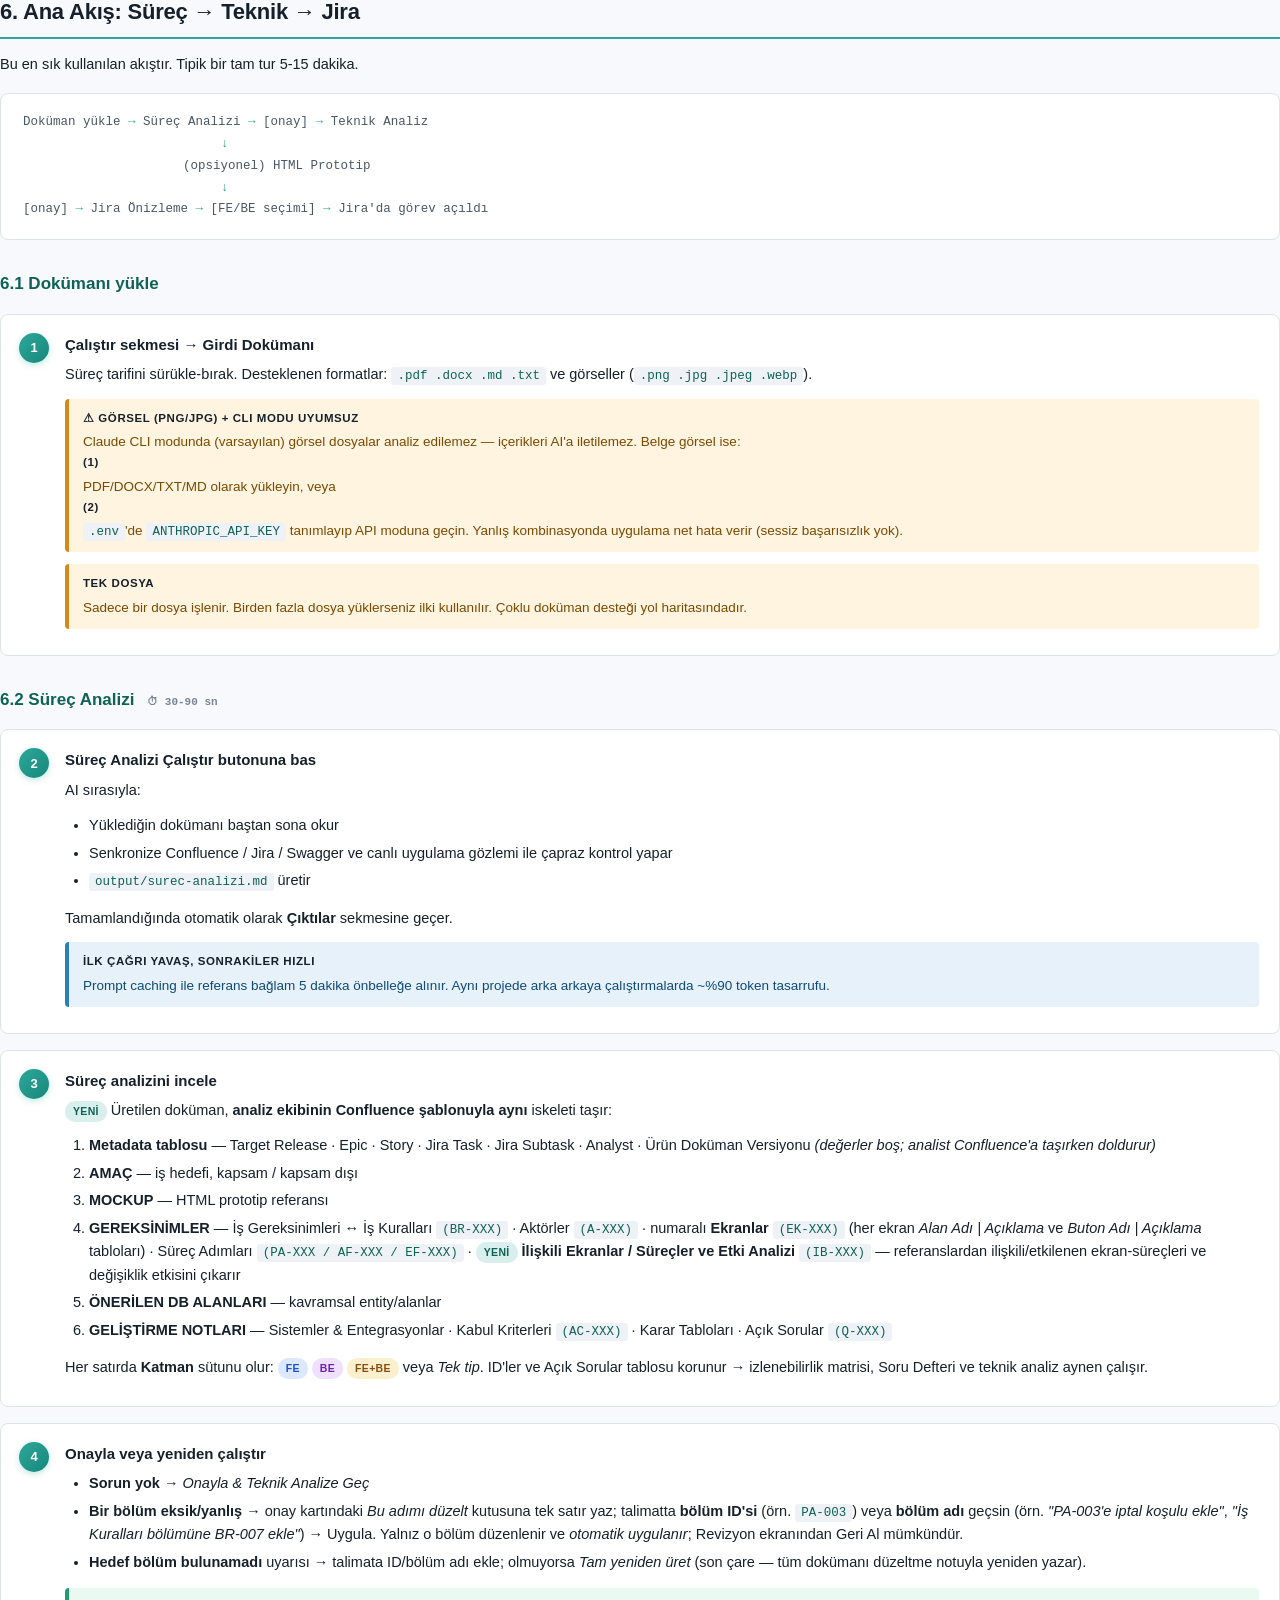
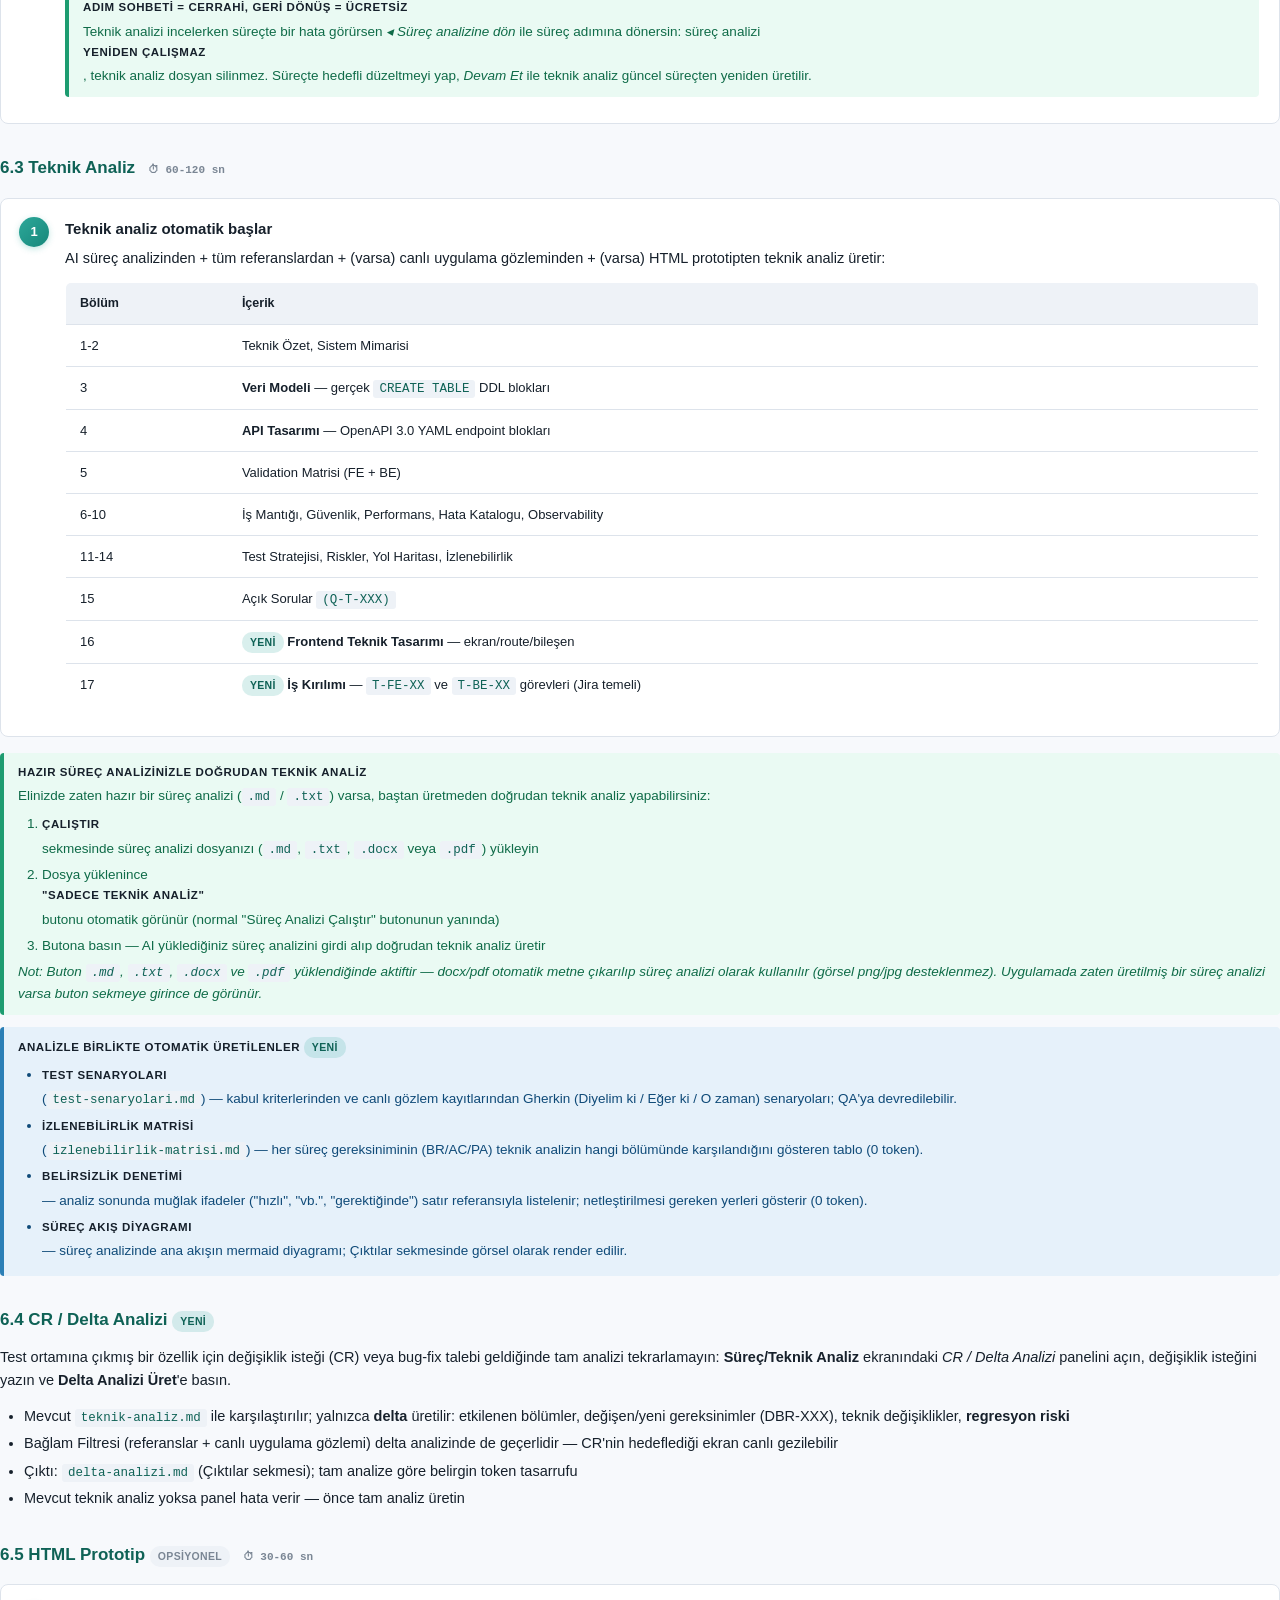
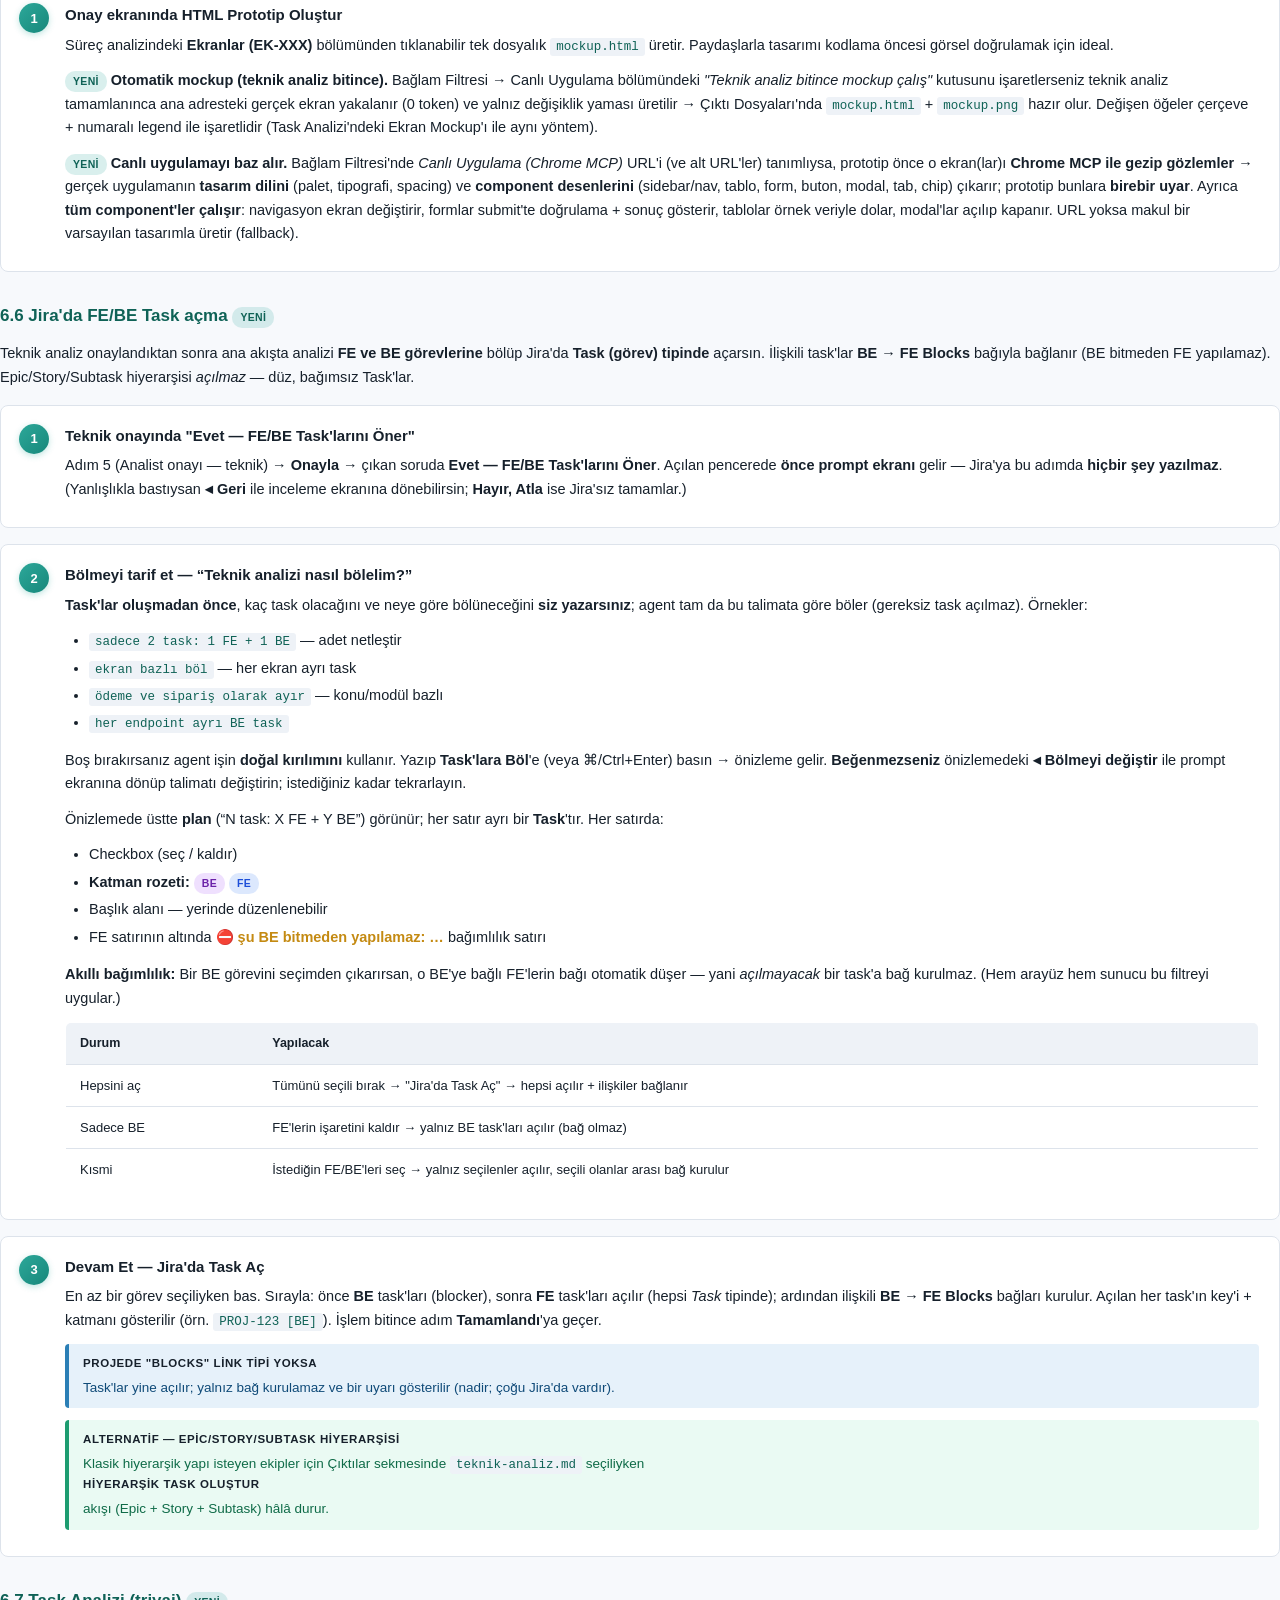
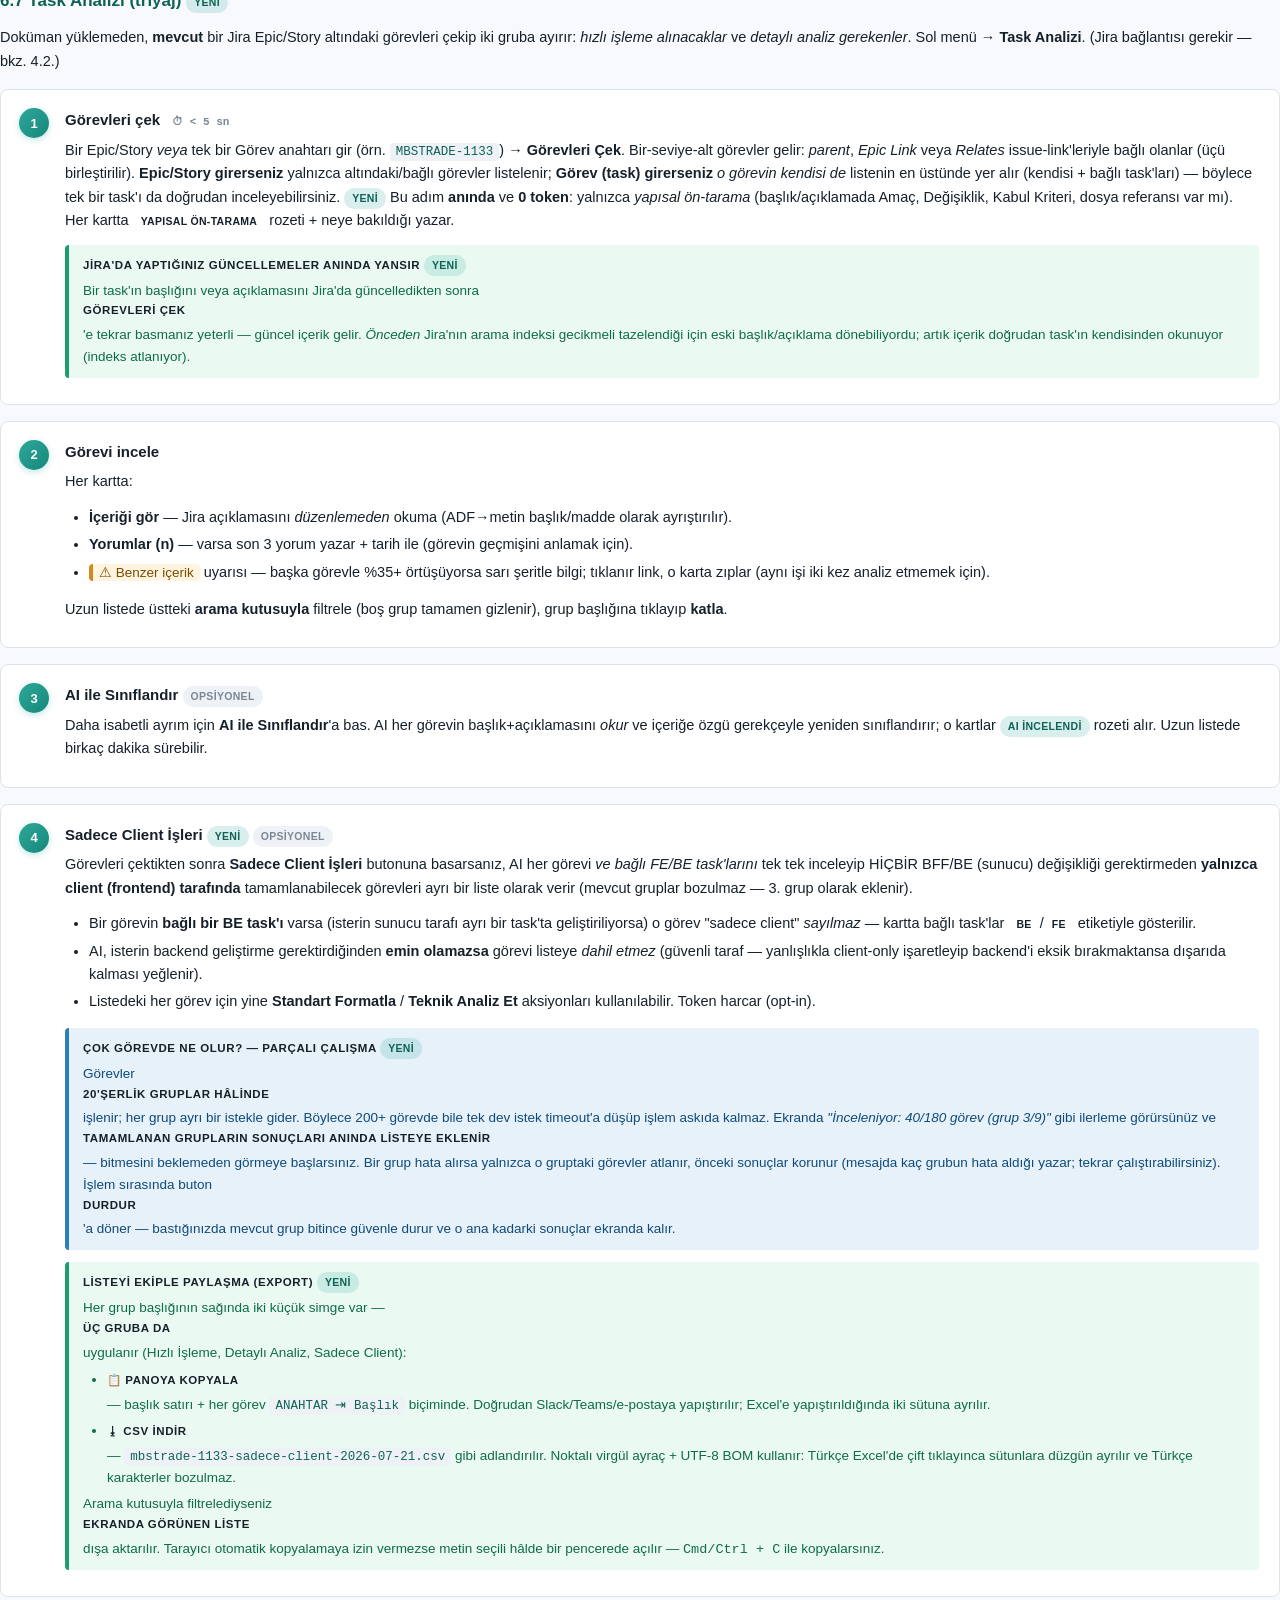
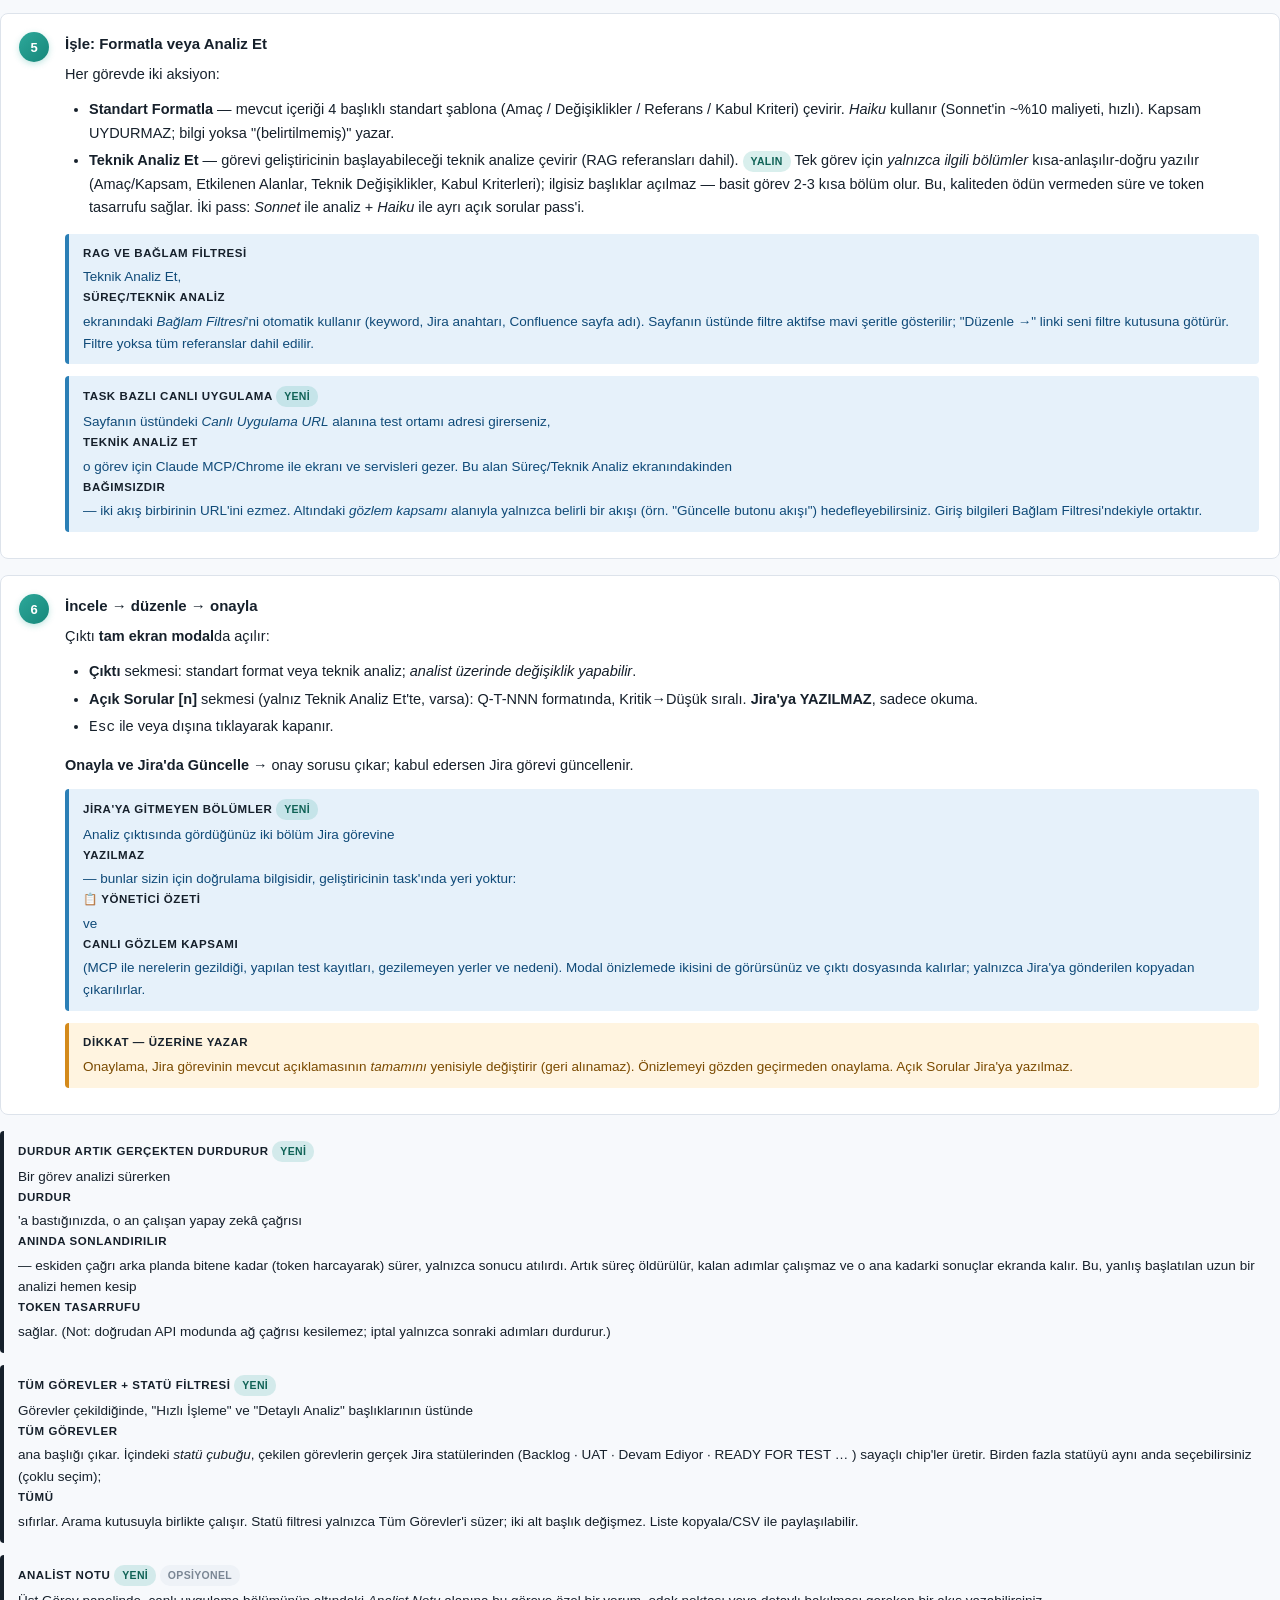
==== commit 5177d0c1: "Docs: otomatik mockup (ekran_yakala + mockup_yama) ve FE+BE kardeş-katman cevap işleme — KILAVUZ §6." ====
--- a/KILAVUZ.html
+++ b/KILAVUZ.html
@@ -753,6 +753,10 @@
       <div class="num">1</div>
       <h4>Onay ekranında HTML Prototip Oluştur</h4>
       <p>Süreç analizindeki <strong>Ekranlar (EK-XXX)</strong> bölümünden tıklanabilir tek dosyalık <code>mockup.html</code> üretir. Paydaşlarla tasarımı kodlama öncesi görsel doğrulamak için ideal.</p>
+      <p><span class="pill new">Yeni</span> <strong>Otomatik mockup (teknik analiz bitince).</strong> Bağlam Filtresi → Canlı Uygulama bölümündeki
+        <em>"Teknik analiz bitince mockup çalış"</em> kutusunu işaretlerseniz teknik analiz tamamlanınca ana adresteki gerçek ekran yakalanır
+        (0 token) ve yalnız değişiklik yaması üretilir → Çıktı Dosyaları'nda <code>mockup.html</code> + <code>mockup.png</code> hazır olur.
+        Değişen öğeler çerçeve + numaralı legend ile işaretlidir (Task Analizi'ndeki Ekran Mockup'ı ile aynı yöntem).</p>
       <p><span class="pill new">Yeni</span> <strong>Canlı uygulamayı baz alır.</strong> Bağlam Filtresi'nde <em>Canlı Uygulama (Chrome MCP)</em> URL'i (ve alt URL'ler) tanımlıysa, prototip önce o ekran(lar)ı <strong>Chrome MCP ile gezip gözlemler</strong> → gerçek uygulamanın <strong>tasarım dilini</strong> (palet, tipografi, spacing) ve <strong>component desenlerini</strong> (sidebar/nav, tablo, form, buton, modal, tab, chip) çıkarır; prototip bunlara <strong>birebir uyar</strong>. Ayrıca <strong>tüm component'ler çalışır</strong>: navigasyon ekran değiştirir, formlar submit'te doğrulama + sonuç gösterir, tablolar örnek veriyle dolar, modal'lar açılıp kapanır. URL yoksa makul bir varsayılan tasarımla üretir (fallback).</p>
     </div>
 
@@ -1074,7 +1078,10 @@
             analizin <em>ilgili bölümlerine işlenir</em> (belirsizlik işaretleri kalkar, cevap <code>[K: Analist cevabı]</code> etiketiyle
             kesin bilgi olur), kalan sorular yeniden toplanır. Canlı gözlem ve referans taraması tekrarlanmaz: eskiden ~4 büyük
             çağrı olan tur şimdi 2 küçük çağrıdır (dakikalar yerine ~1 dk). Analiz baştan üretilmeli diyorsanız (örn. cevap akışı
-            kökten değiştirdi) yanındaki <strong>Baştan üret (pahalı)</strong> düğmesini kullanın.</li>
+            kökten değiştirdi) yanındaki <strong>Baştan üret (pahalı)</strong> düğmesini kullanın.
+            <span class="pill new">Yeni</span> <strong>FE+BE setinde kardeş katmana da işlenir:</strong> BE sekmesinde cevapladığınız bir soru
+            FE'de de varsa (aynı soru ID'si), cevap FE analizine de işlenir ve soru iki listeden de düşer — aynı soruyu iki kez
+            cevaplamazsınız. Yalnız bir katmana özgü sorular diğer katmana taşınmaz (FE'ye özel soru FE'de kalır).</li>
         <li><strong>Model katmanları <span class="pill new">Yeni</span></strong> — ana analizler (süreç/teknik/task, FE+BE bölme) seçili
             ana modelle (Opus) çalışır; gözlem fazı, giriş testi, BFF keşfi, kabul kontrolü, soru araştırma ve hedefli düzeltmeler
             daha hafif bir modelle (Sonnet), biçimleme/test senaryosu/açık soru toplama en hafifiyle (Haiku) koşar. Çıktı kalitesi
@@ -1110,7 +1117,18 @@
         <li><strong>Akışı Kapat</strong> — analizdeki akış boşluklarını tespit edip bilgi kaynakta varsa ilgili bölümü minimal düzeltir,
             yoksa açık soru açar (tek revizyon, Geri Al mümkün).</li>
         <li><strong>🎨 Ekran Mockup'ı</strong> — yeni isteyi yazın; mevcut uygulamanın tasarım dilini koruyan çalışan HTML mockup üretilir,
-            sohbetle düzeltilir, Jira'ya PNG+HTML ek olarak ya da "Tasarım Task'ı" olarak eklenir.</li>
+            sohbetle düzeltilir, Jira'ya PNG+HTML ek olarak ya da "Tasarım Task'ı" olarak eklenir.
+            <span class="pill new">Yeni</span> <strong>Gerçek ekran + değişiklik yaması:</strong> mockup artık sıfırdan çizilmez — agent canlı
+            uygulamadaki gerçek ekranı (HTML/CSS/PNG) <em>0 token</em> ile yakalar, model yalnız analizin gerektirdiği <em>değişiklikleri</em>
+            küçük bir yama olarak üretir; değişen öğeler mockup'ta renkli çerçeve + sağ altta numaralı legend ile işaretlenir
+            (<kbd>R</kbd> vurguyu açar/kapatır; "eşleşmedi" yazan yama ekranda uygulanamamıştır). Ekran hiç yoksa aynı uygulamanın
+            kabuğu (menü/üst bar) alınıp içerik alanı yeni ekranla doldurulur; o da yoksa eski sıfırdan üretim. Çok daha hızlı (~20 sn)
+            ve ucuz; "Düzelt" de yalnız yama listesini günceller.</li>
+        <li><strong>🧩 Bu task için mockup çalış <span class="pill new">Yeni</span></strong> — Task ekranındaki canlı uygulama ayarlarının
+            altındaki kutuyu işaretlerseniz <em>Teknik Analiz Et</em> / <em>FE+BE Ayrı</em> bittiğinde mockup <strong>otomatik</strong> hazır
+            gelir (FE+BE'de FE analizi baz alınır): analiz panelinde "🧩 Mockup analizle birlikte hazır (gerçek ekran + N yama)" satırı ve
+            <em>Mockup'ı aç</em> düğmesi. Gerçek ekran yakalanamazsa (oturum yok / yetki yok) neden yazılır; üretim analizi düşürmez.
+            Canlı hedefe giriş yapılamıyorsa önce <em>Girişi Doğrula</em>.</li>
         <li><strong>🖥 Ekran Görüntüsü Ekle <span class="pill new">Yeni</span></strong> — analizin adlandırdığı canlı ekranların/modallerin
             görüntüsünü alır (örn. 181'de alanların kalkacağı dört modal) ve bu task'a <strong>PNG ek</strong> olarak yükler; Jira'da
             Attachments'ta görünür. Agent ekranları yalnız görüntüler, hiçbir değişiklik/kayıt yapmaz. Gerçek Jira task'ı gerektirir
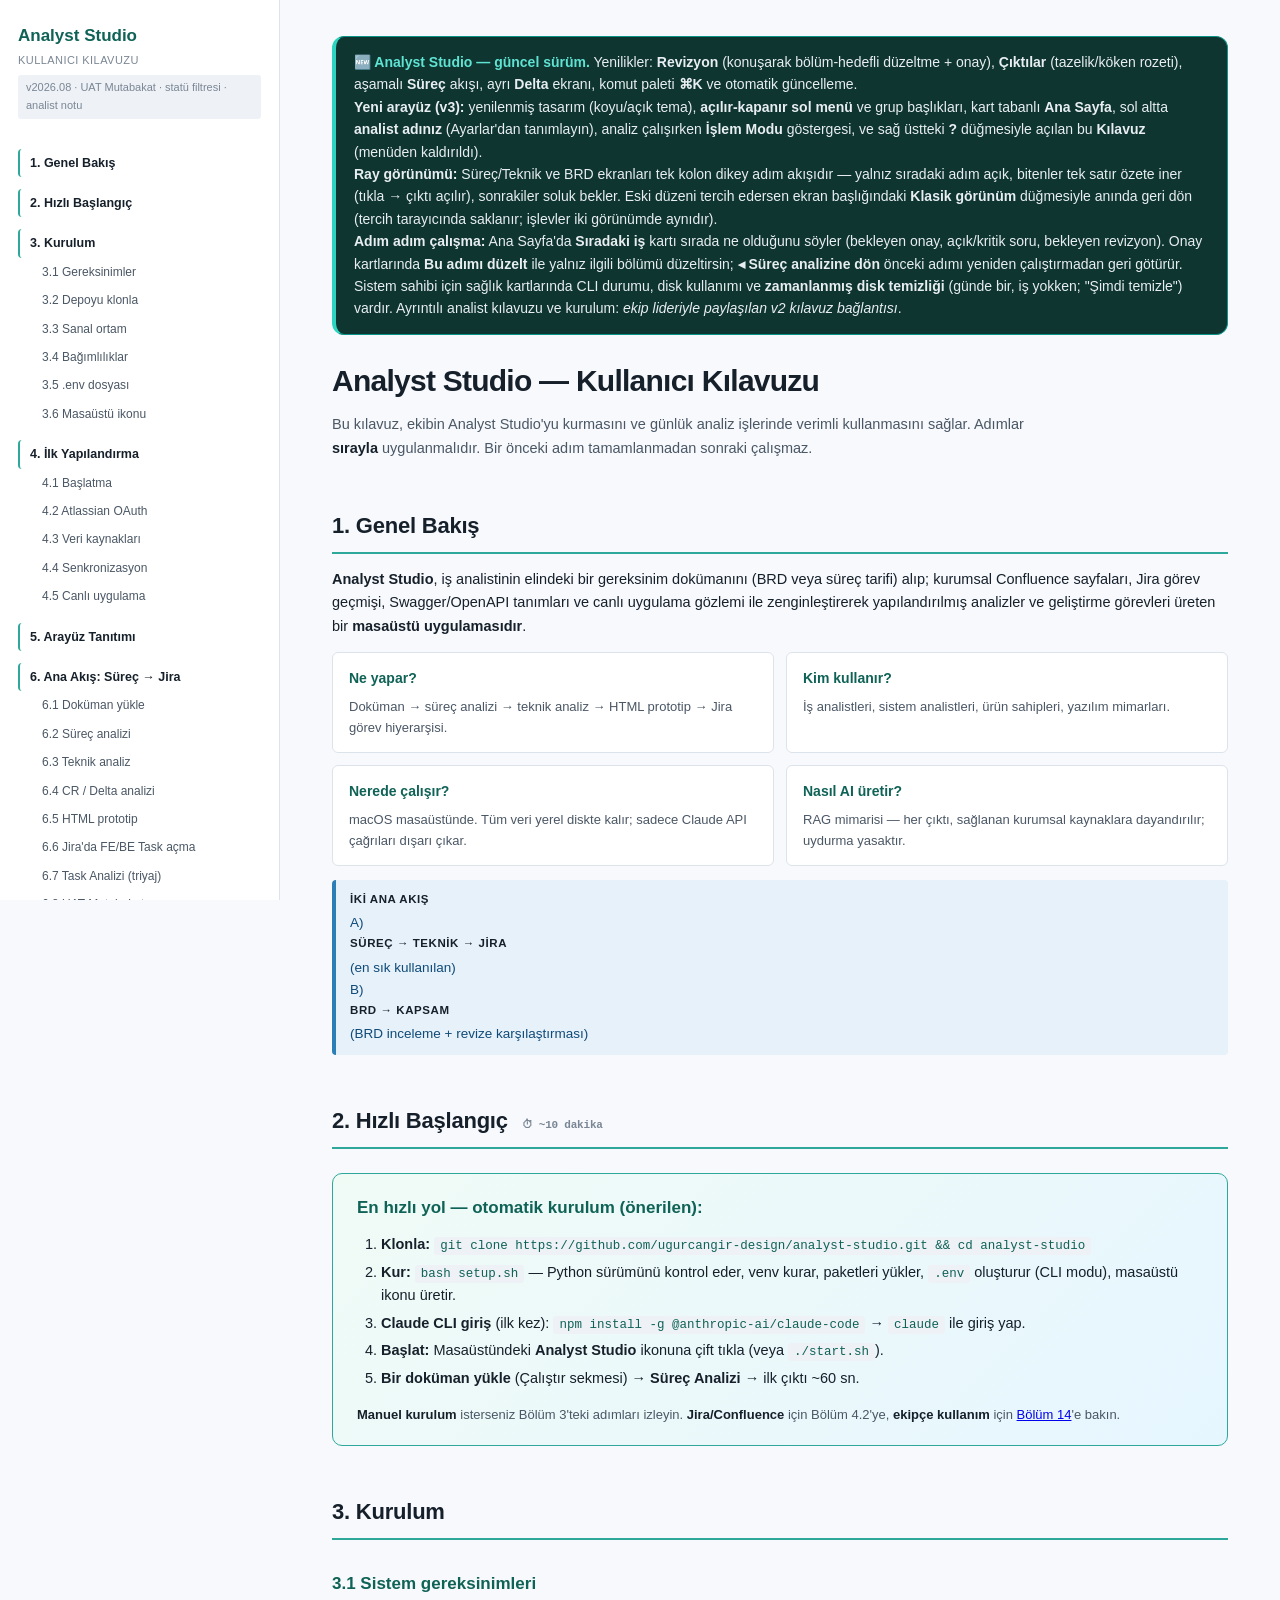
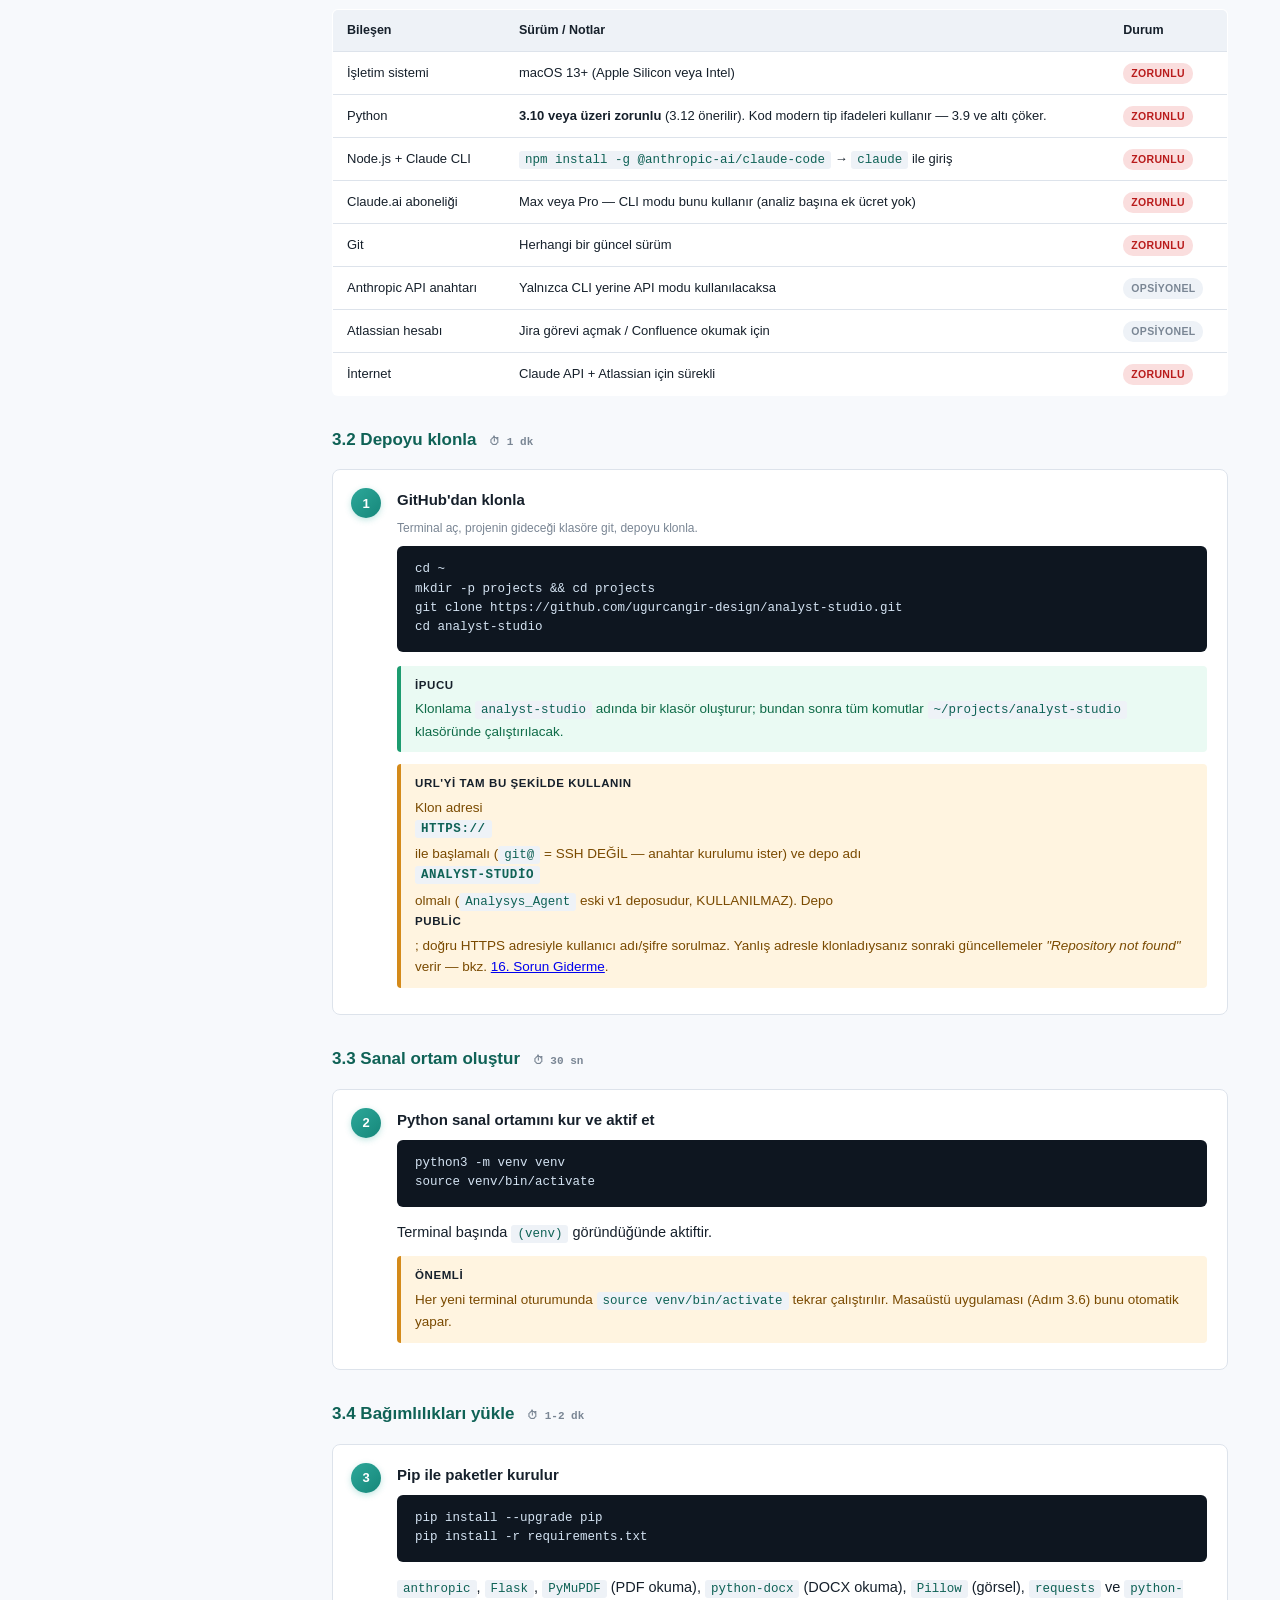
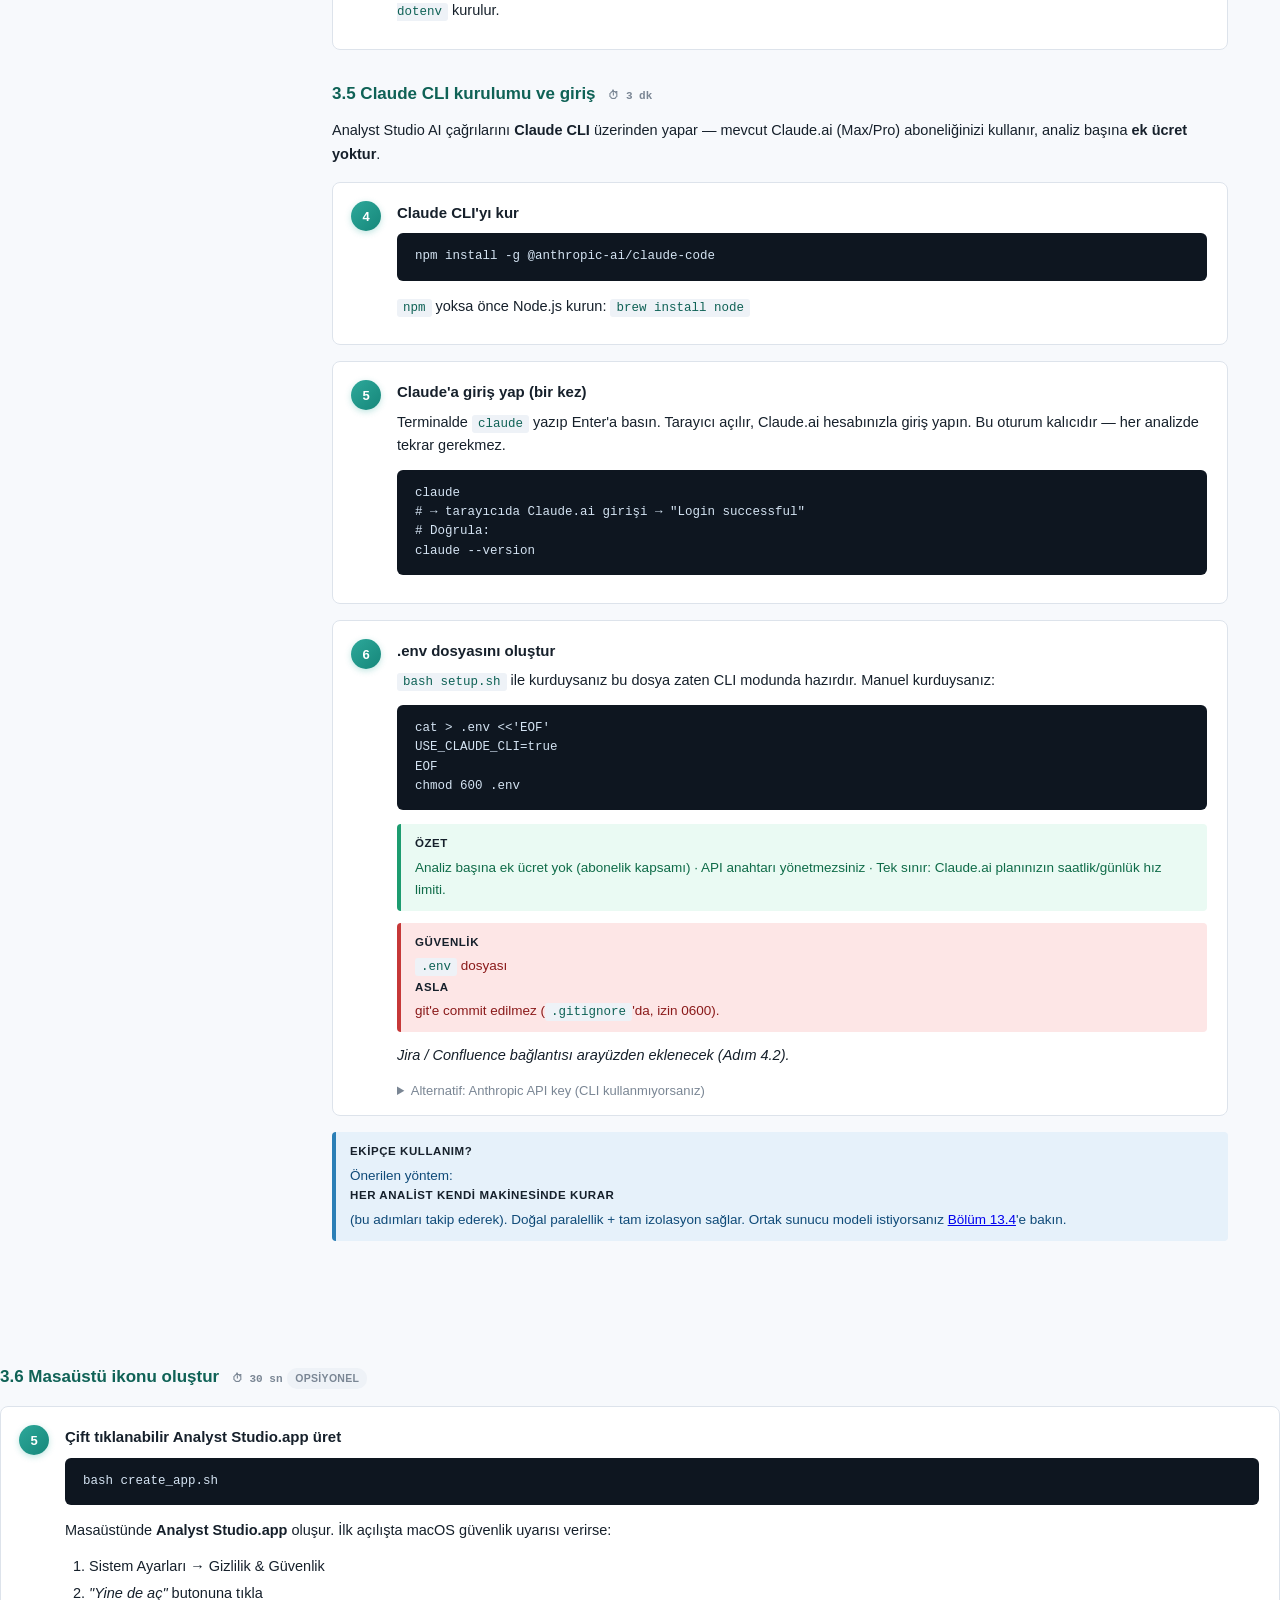
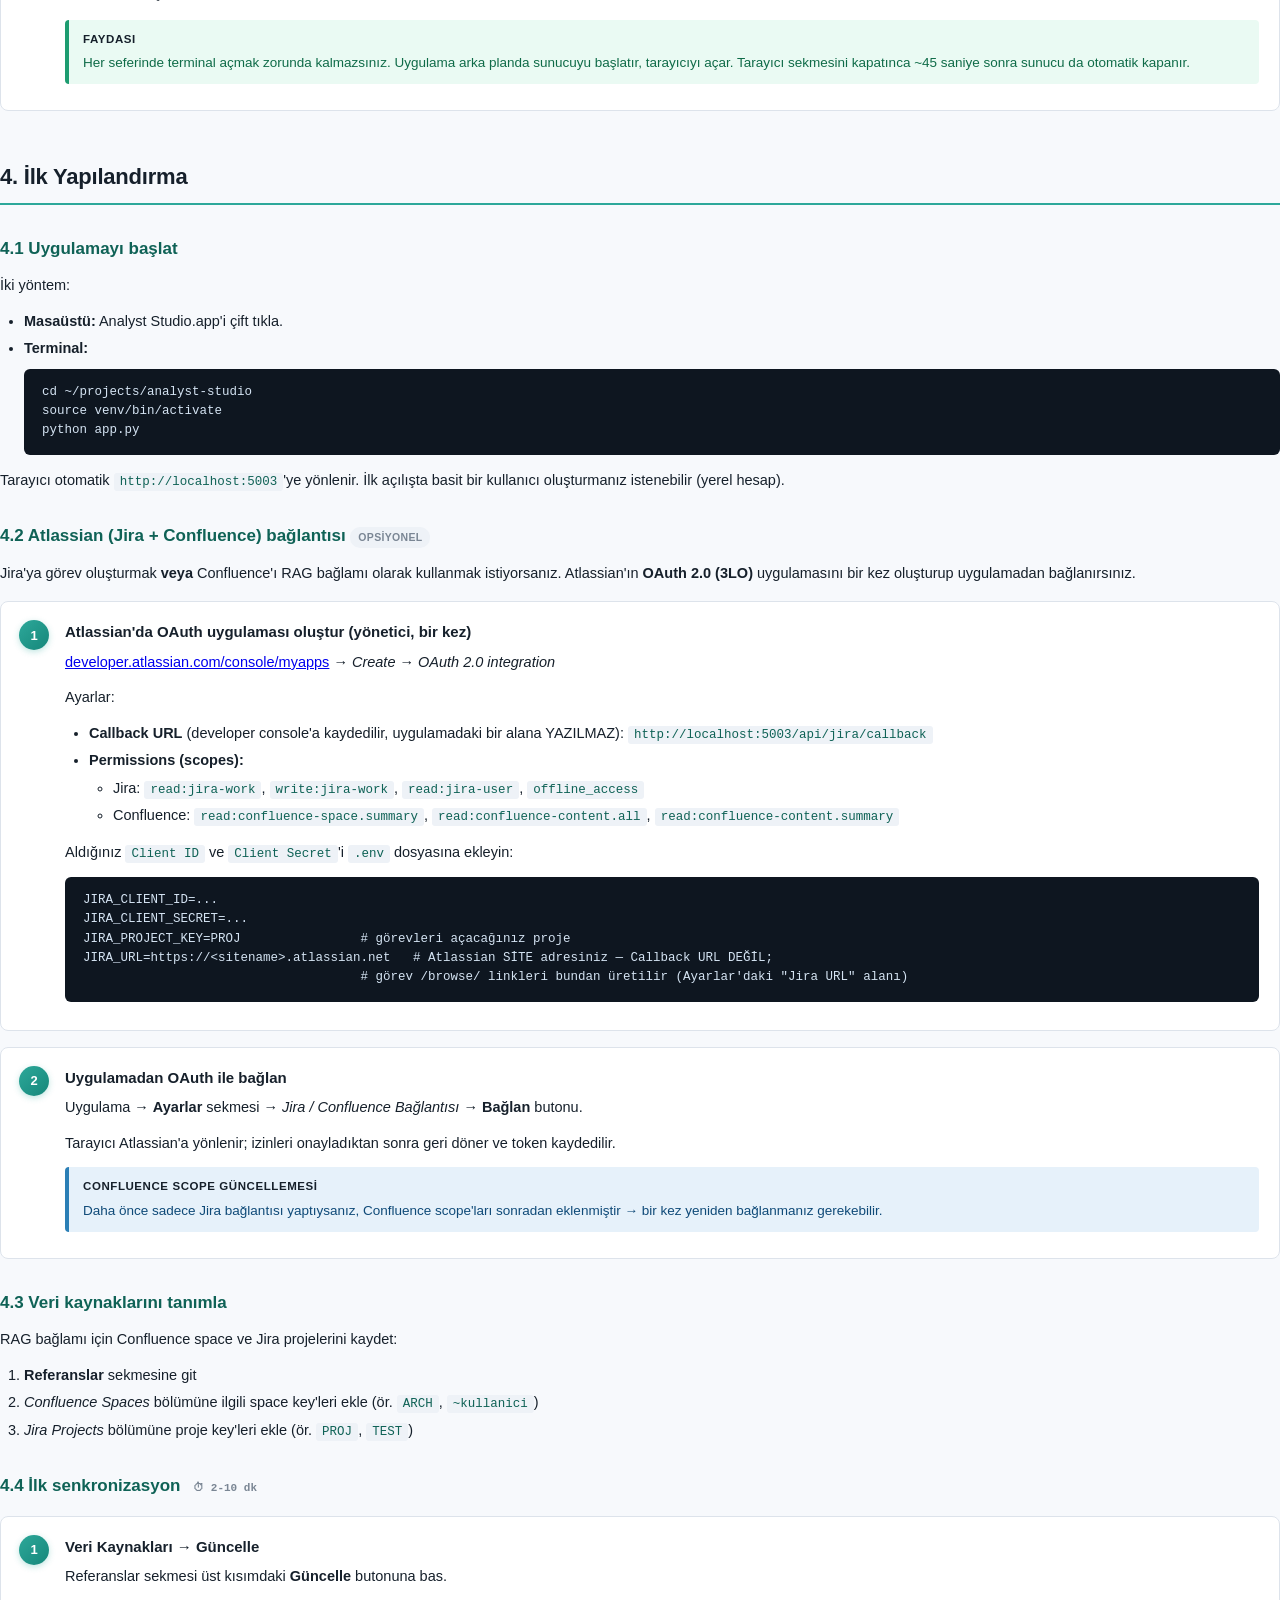
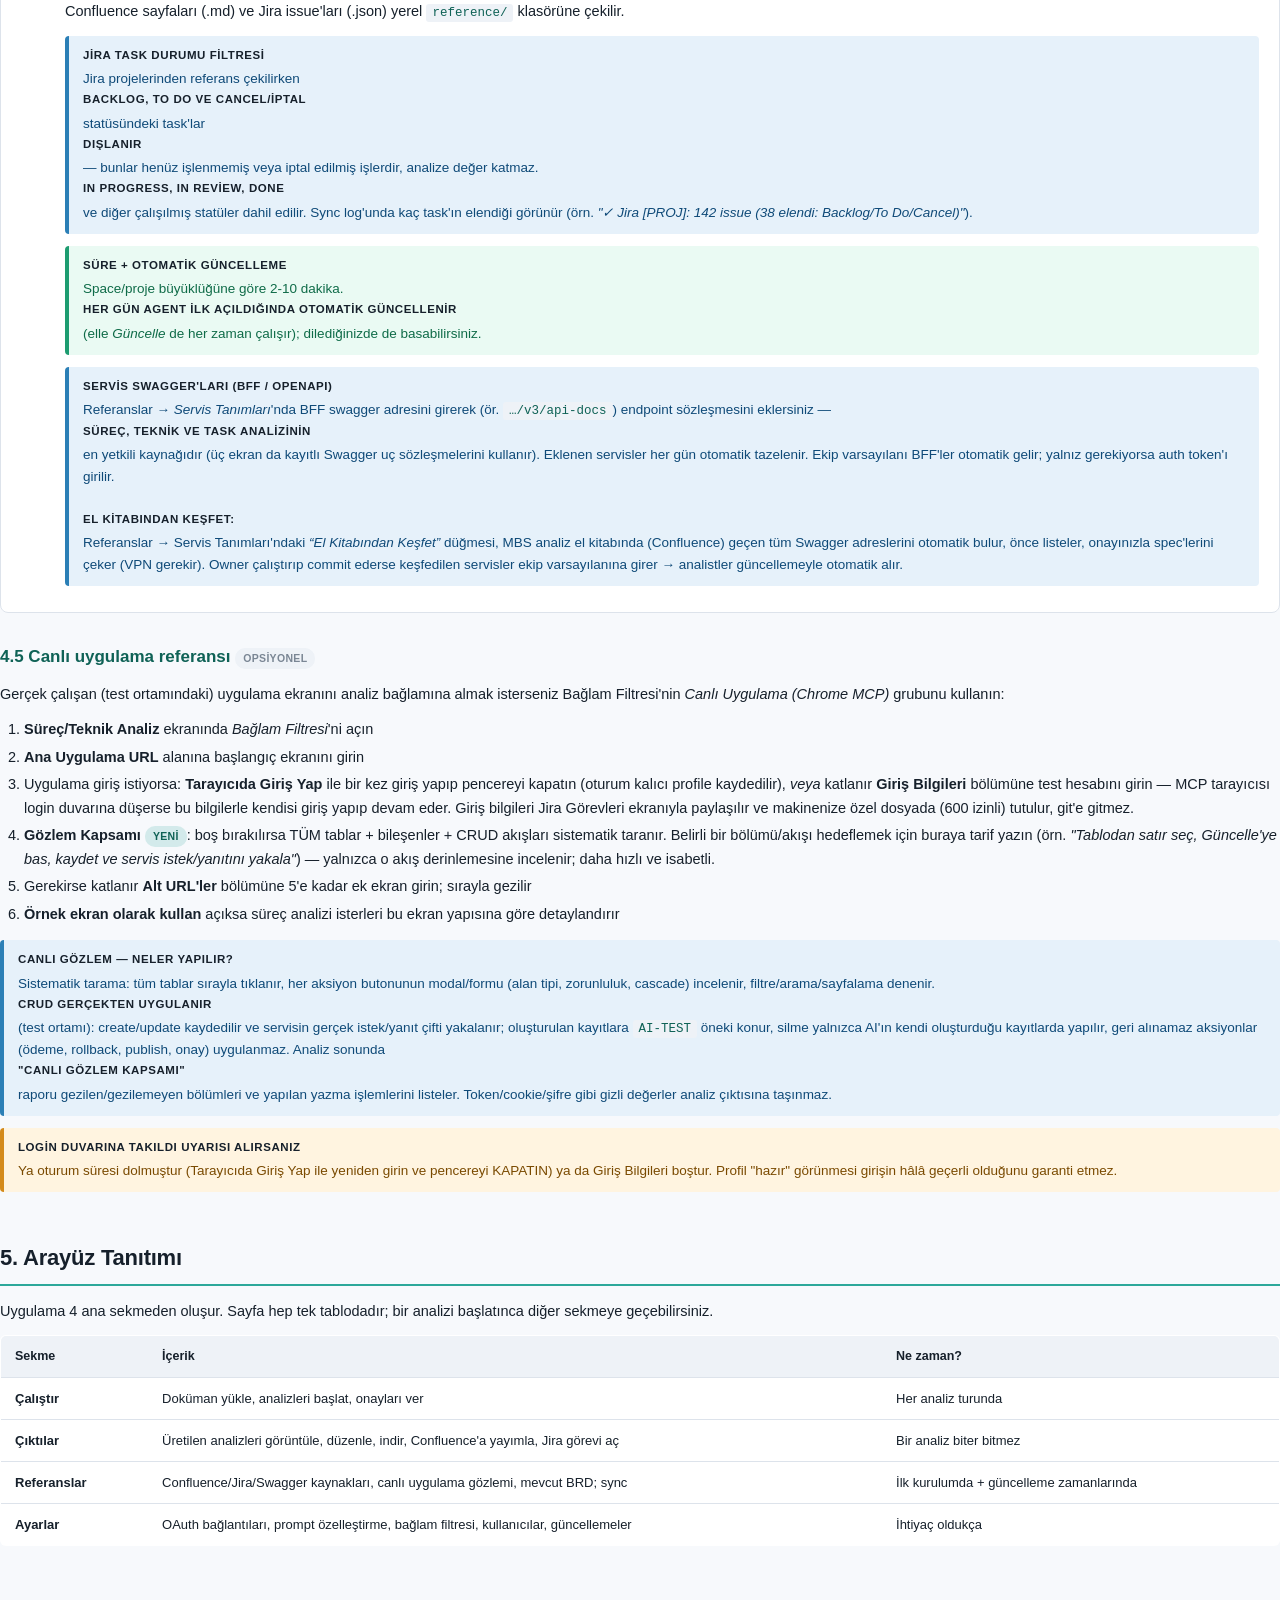
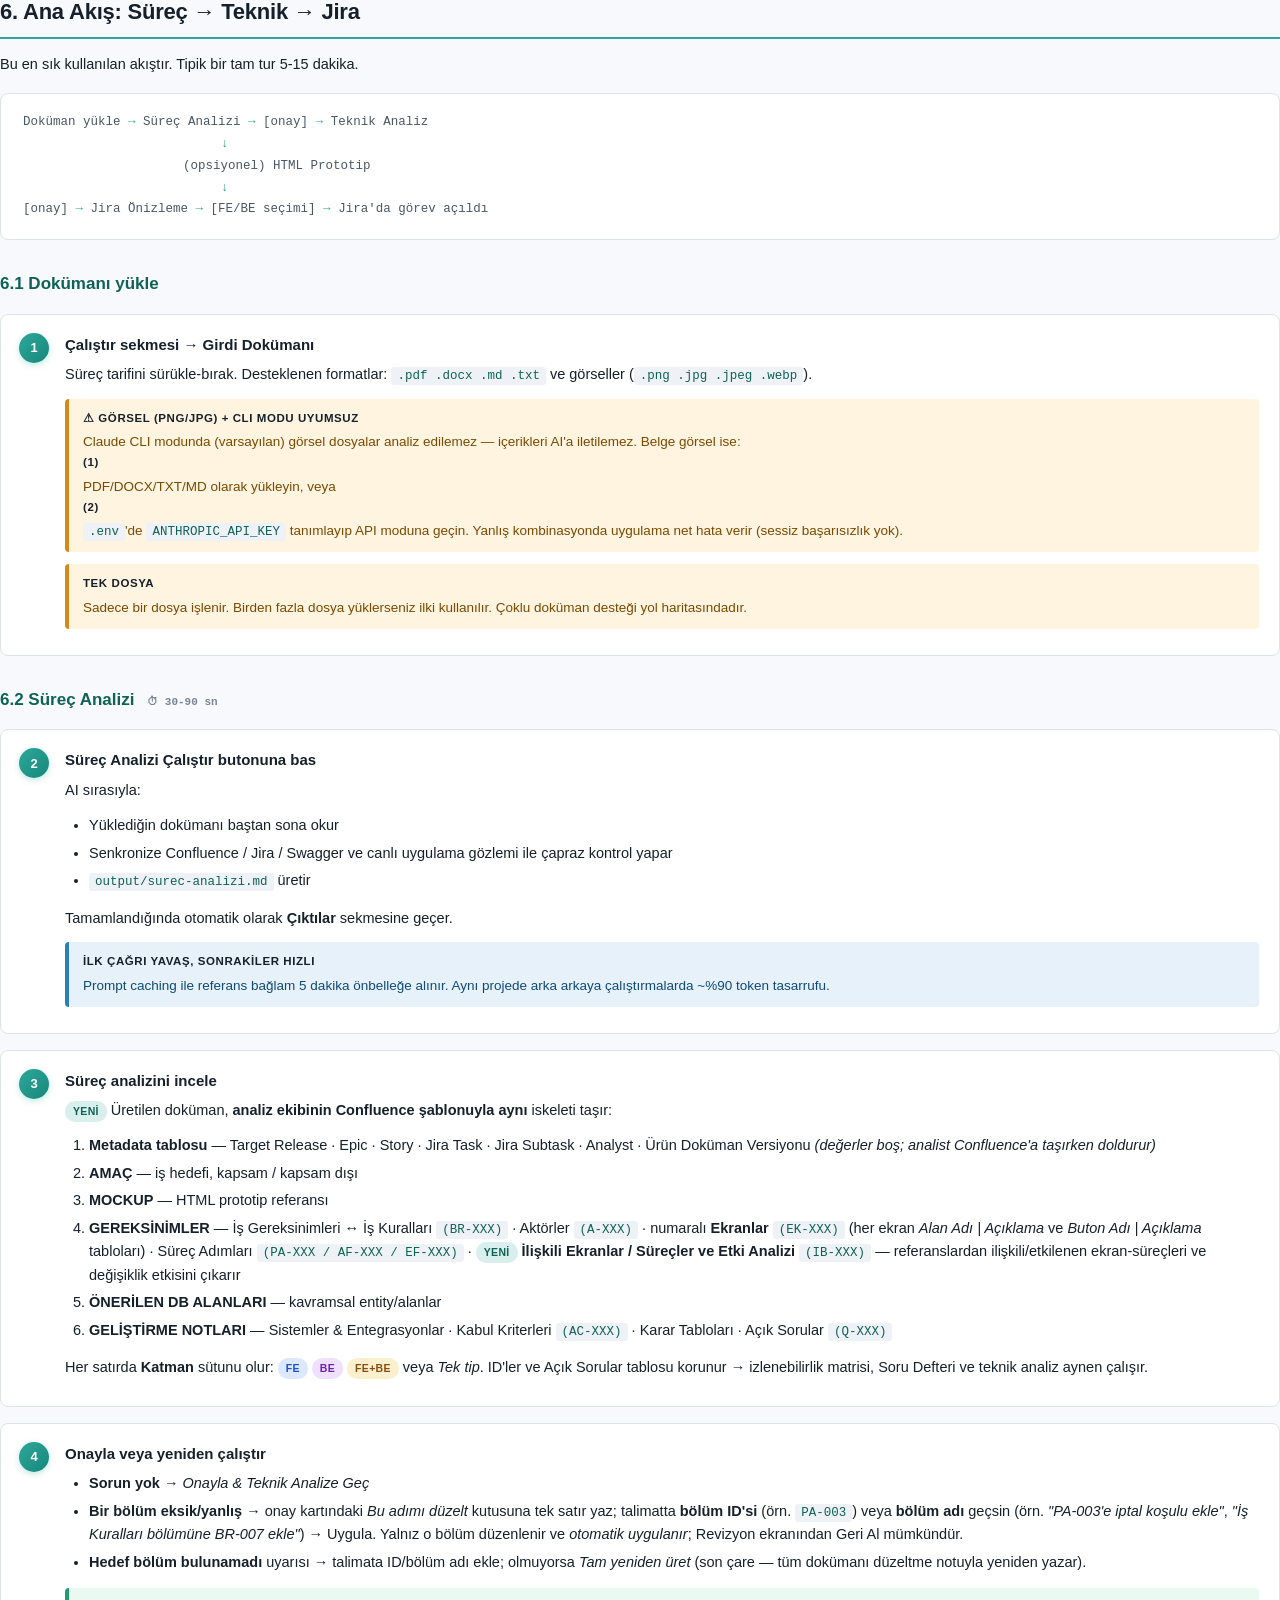
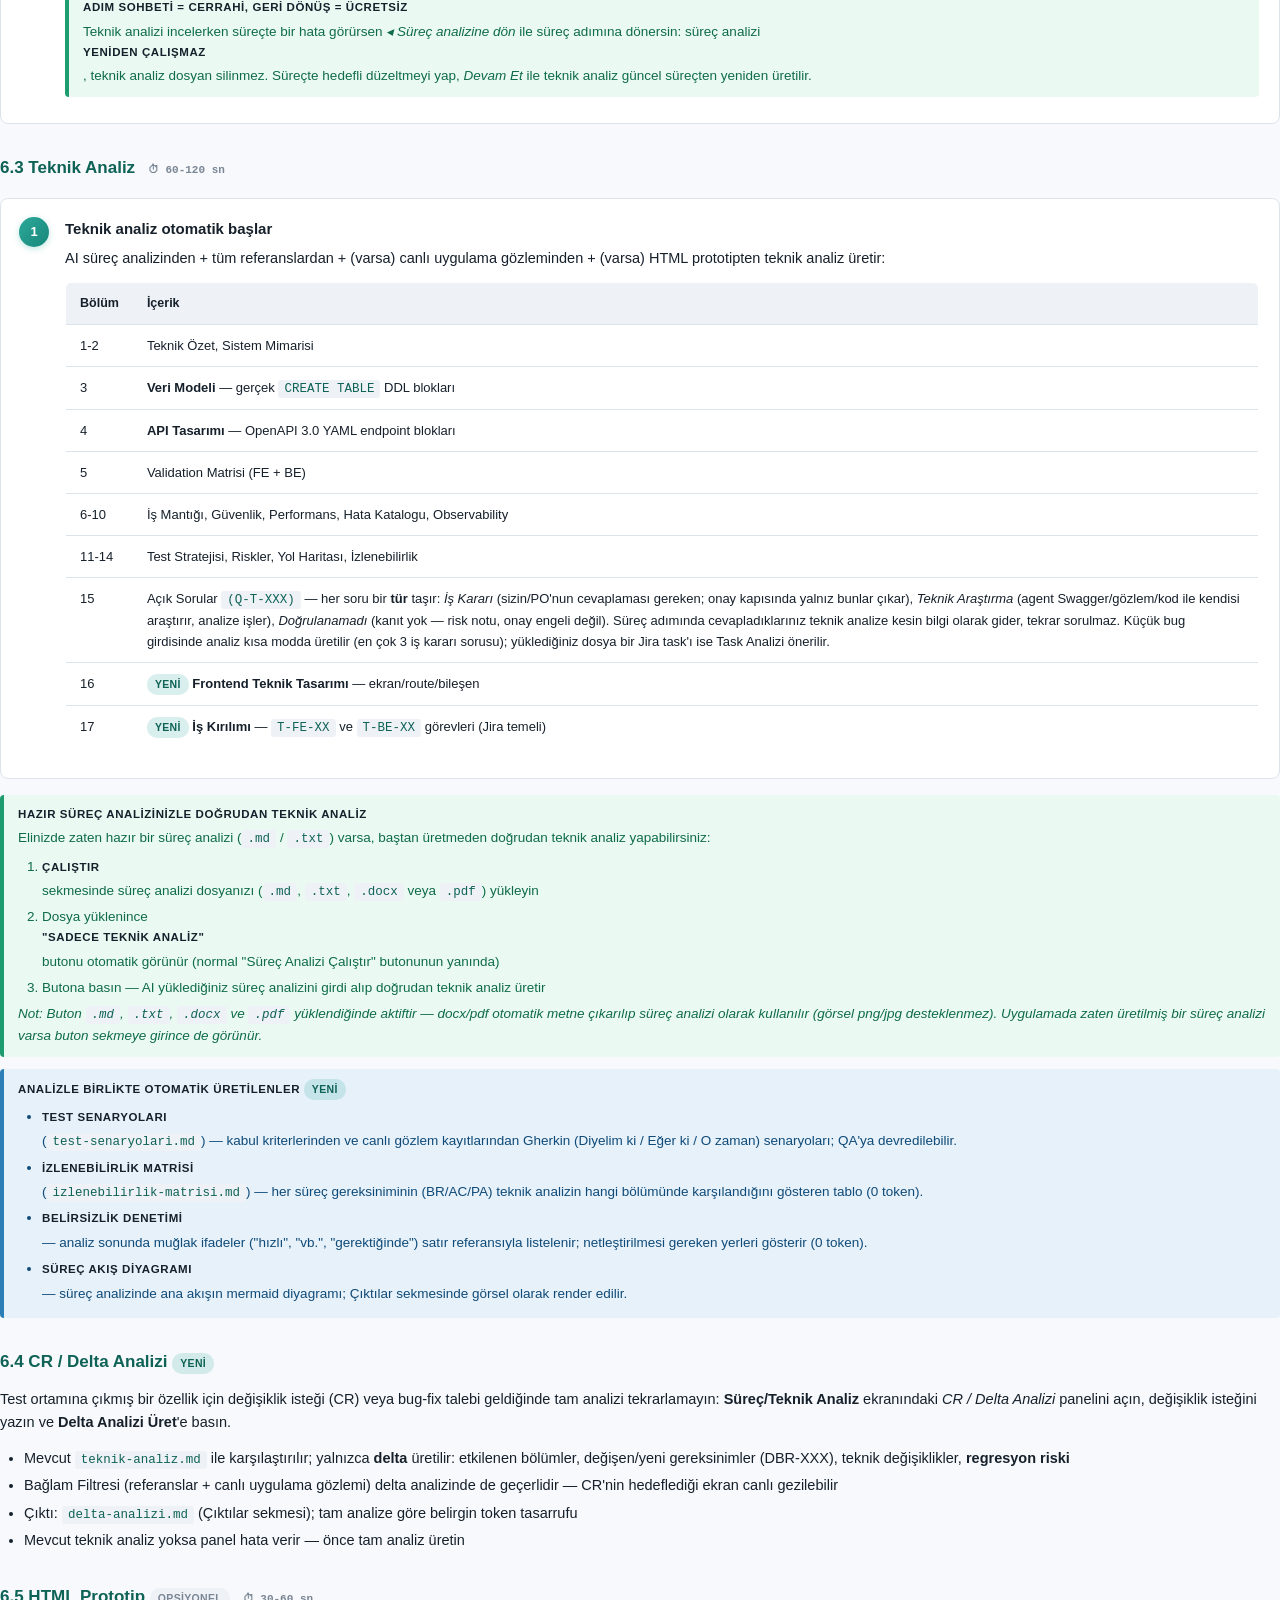
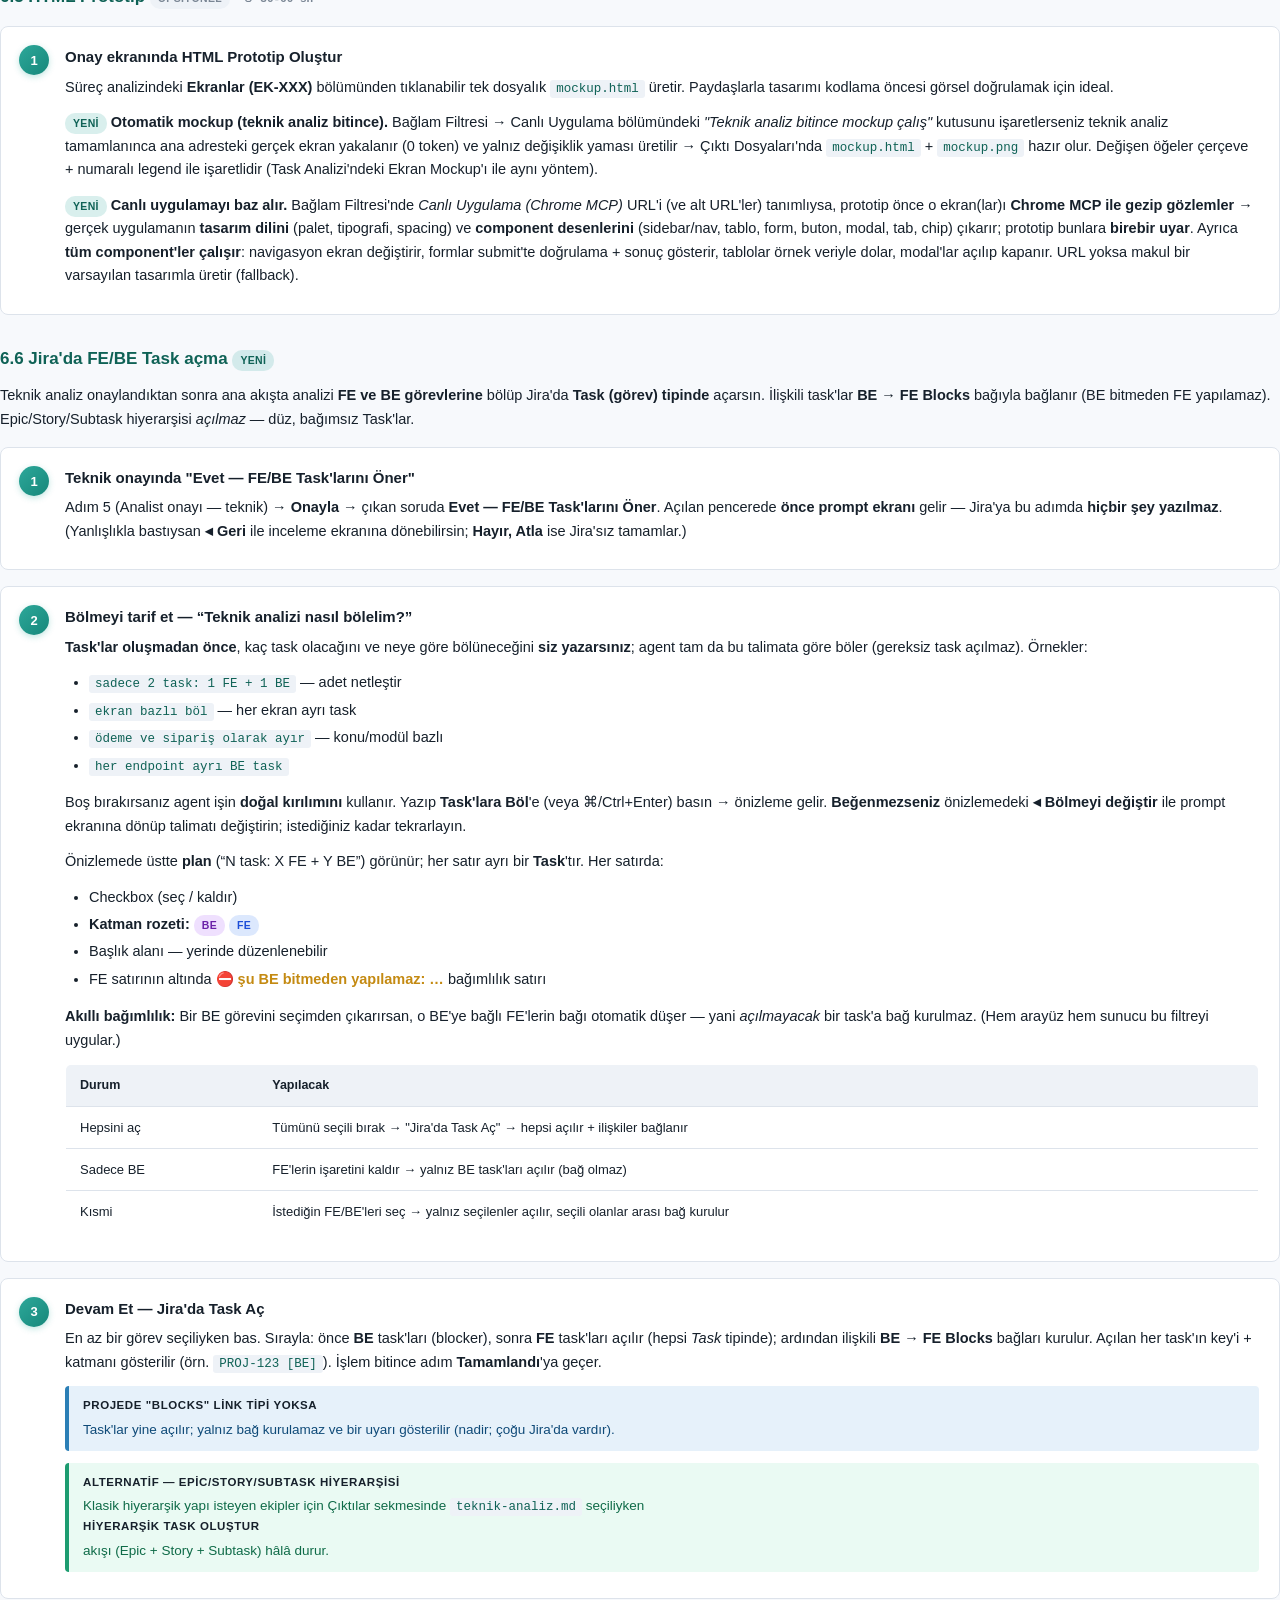
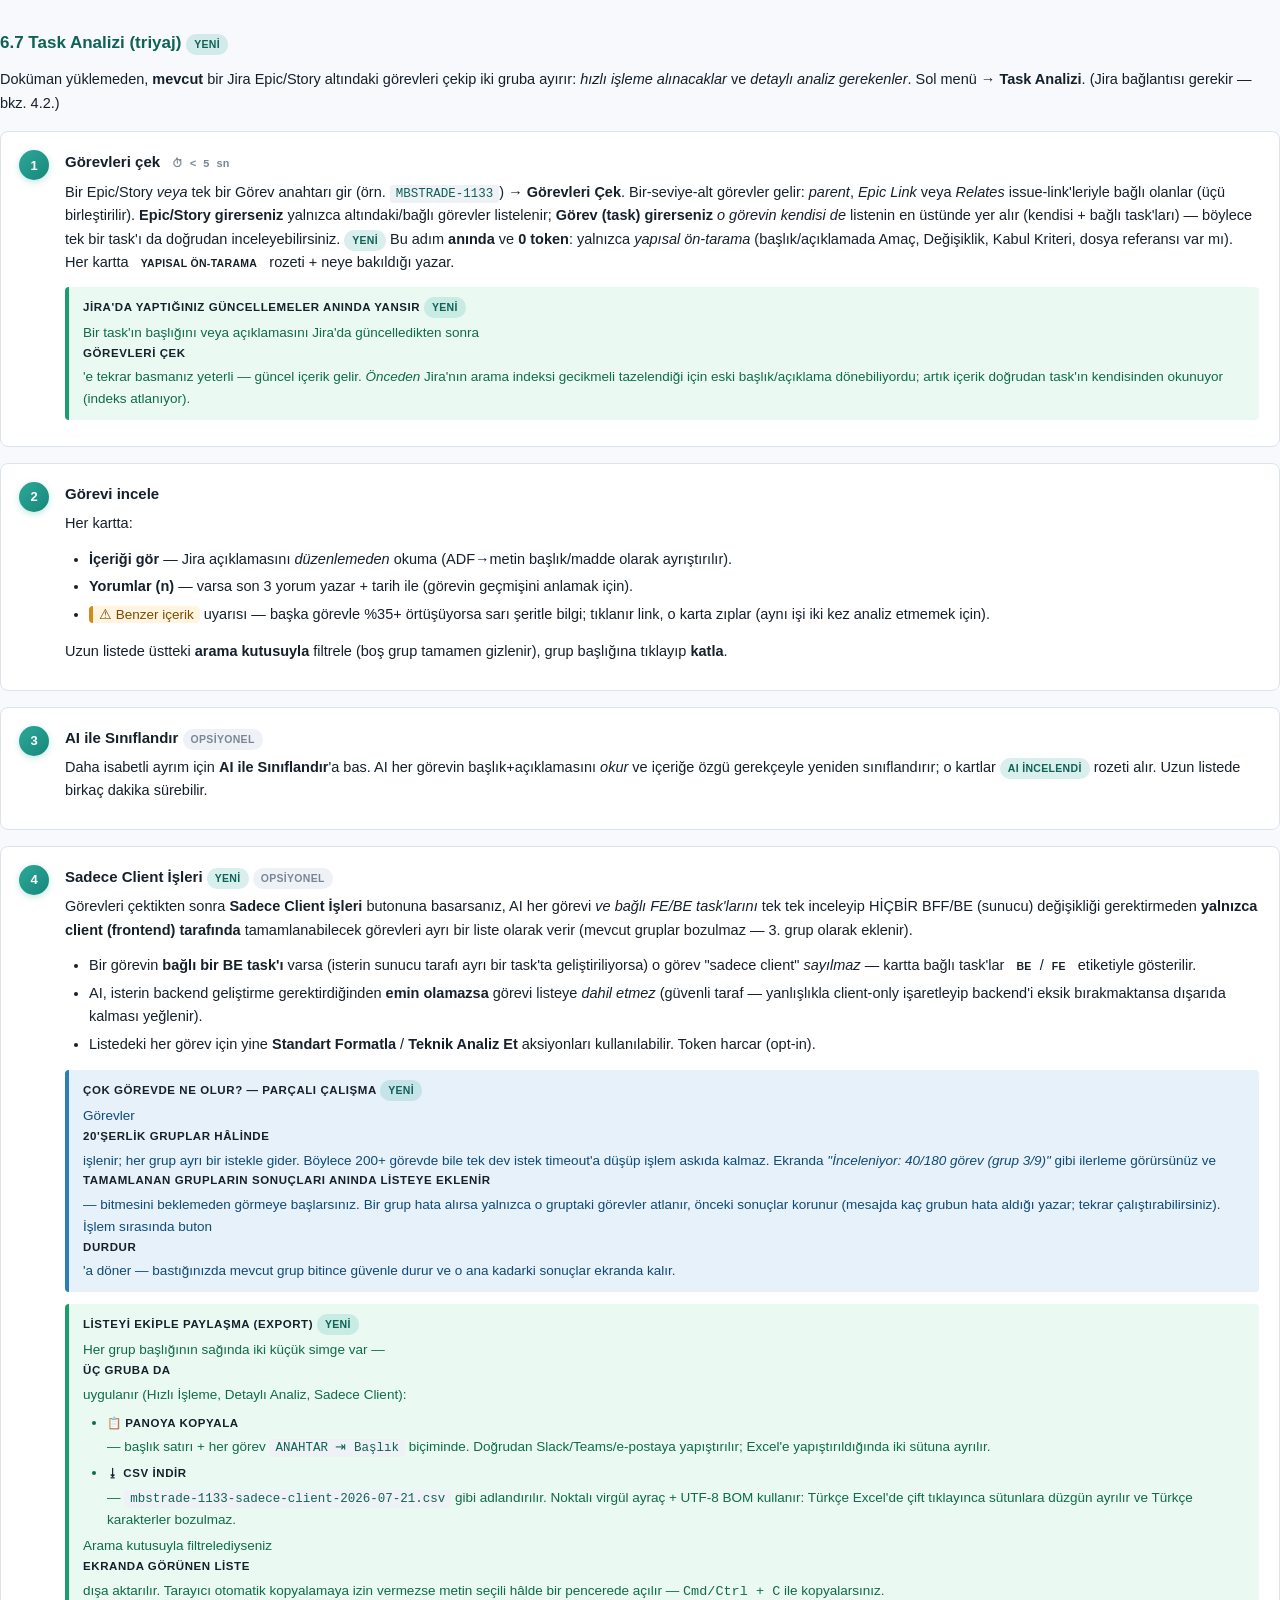
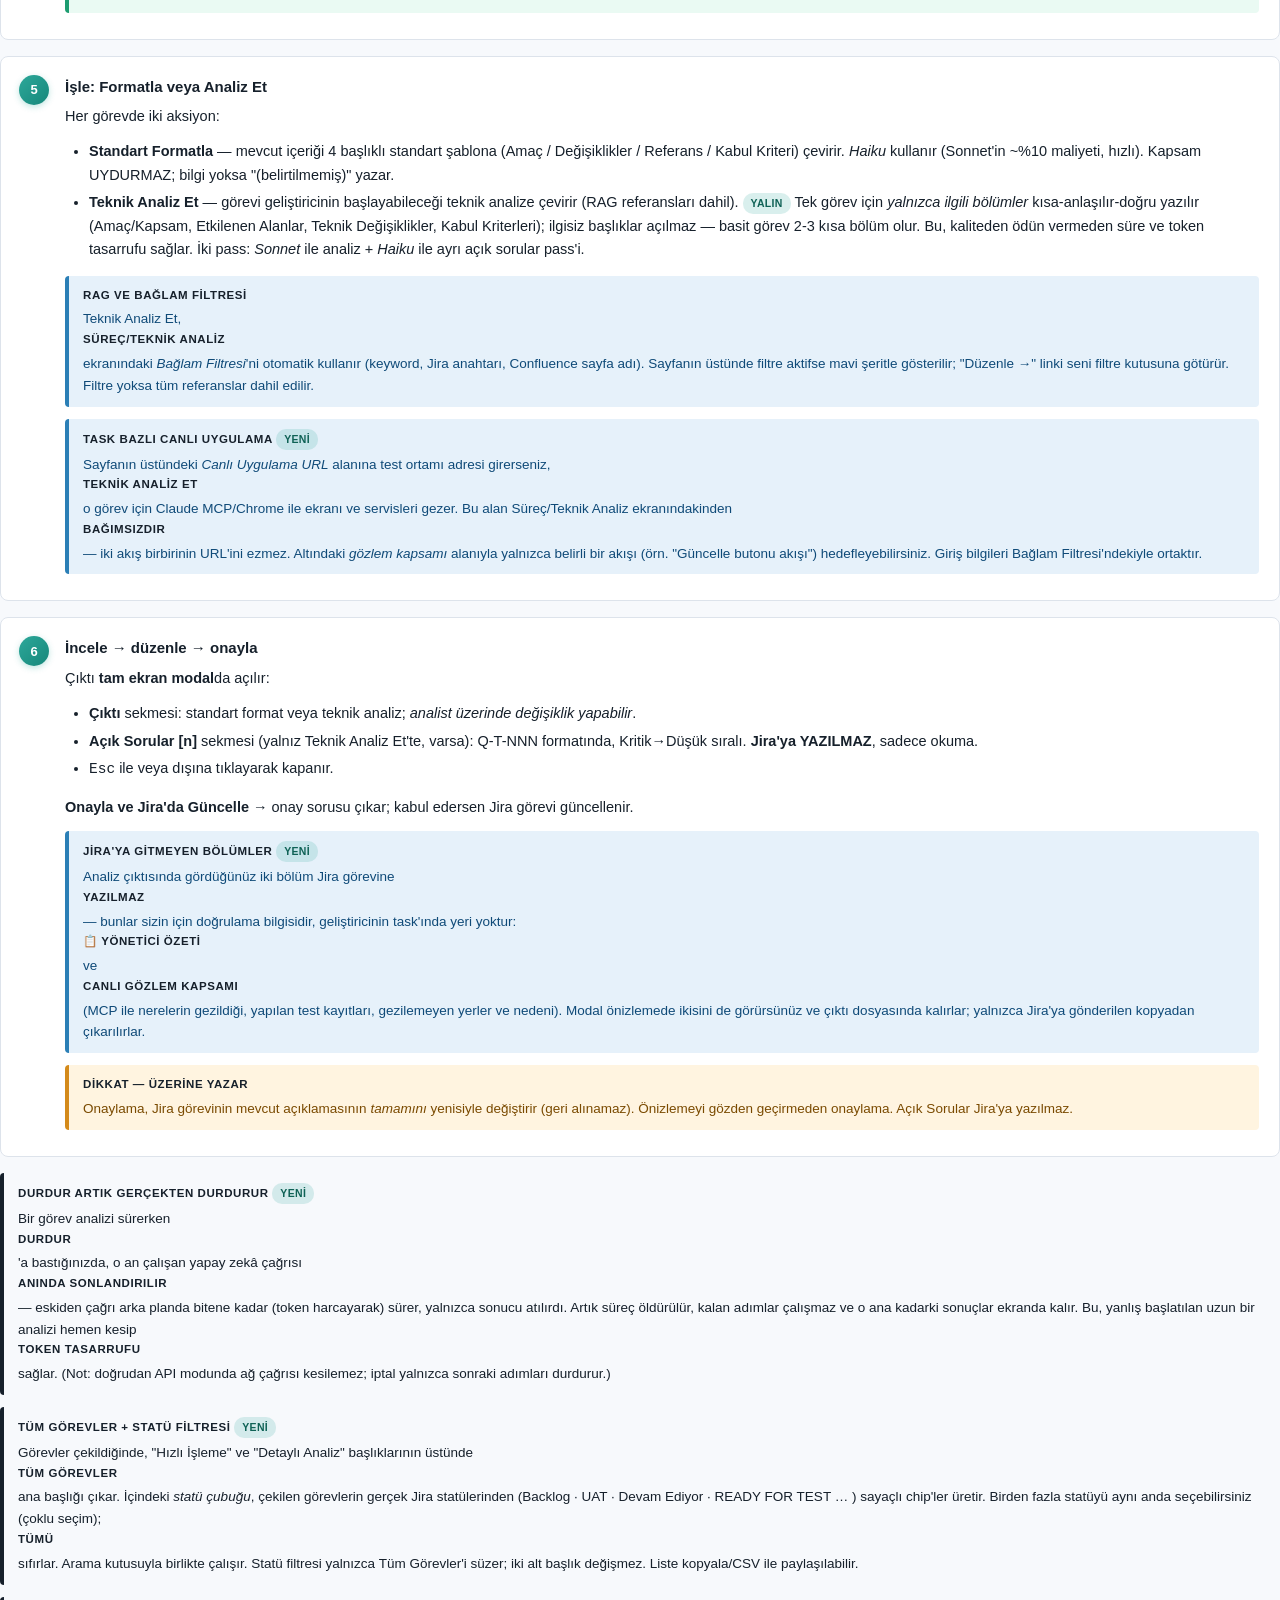
==== commit 8867a7c6: "Analiz İnceleme arşivi (Emin geri bildirimi, 5/5) + docs: skills/analiz_arsiv — süreç/teknik (workfl" ====
--- a/KILAVUZ.html
+++ b/KILAVUZ.html
@@ -702,7 +702,7 @@
         <tr><td>5</td><td>Validation Matrisi (FE + BE)</td></tr>
         <tr><td>6-10</td><td>İş Mantığı, Güvenlik, Performans, Hata Katalogu, Observability</td></tr>
         <tr><td>11-14</td><td>Test Stratejisi, Riskler, Yol Haritası, İzlenebilirlik</td></tr>
-        <tr><td>15</td><td>Açık Sorular <code>(Q-T-XXX)</code></td></tr>
+        <tr><td>15</td><td>Açık Sorular <code>(Q-T-XXX)</code> — her soru bir <strong>tür</strong> taşır: <em>İş Kararı</em> (sizin/PO'nun cevaplaması gereken; onay kapısında yalnız bunlar çıkar), <em>Teknik Araştırma</em> (agent Swagger/gözlem/kod ile kendisi araştırır, analize işler), <em>Doğrulanamadı</em> (kanıt yok — risk notu, onay engeli değil). Süreç adımında cevapladıklarınız teknik analize kesin bilgi olarak gider, tekrar sorulmaz. Küçük bug girdisinde analiz kısa modda üretilir (en çok 3 iş kararı sorusu); yüklediğiniz dosya bir Jira task'ı ise Task Analizi önerilir.</td></tr>
         <tr><td>16</td><td><span class="pill new">Yeni</span> <strong>Frontend Teknik Tasarımı</strong> — ekran/route/bileşen</td></tr>
         <tr><td>17</td><td><span class="pill new">Yeni</span> <strong>İş Kırılımı</strong> — <code>T-FE-XX</code> ve <code>T-BE-XX</code> görevleri (Jira temeli)</td></tr>
       </table>
@@ -1153,11 +1153,12 @@
     <ul>
       <li><strong>Girişi Test Et</strong> — canlı uygulamaya kayıtlı test hesabıyla giriş denenir; "Wrong Password" gibi sorunlar
           üretim öncesi yakalanır (başarısızsa Bağlam Filtresi → Giriş Bilgileri'ni düzeltin).</li>
+      <li><strong>📎 Ekran görüntüsü ekle</strong> — mesaj kutusundaki 📎 ile ya da panoya kopyaladığınız görüntüyü ⌘V ile yapıştırarak sohbete ekran görüntüsü eklersiniz (PNG/JPG, en fazla 6). Agent görseli inceleyip gördüğü ekran/alan/hata mesajını yanıtında kullanır; görsel yalnız o mesajda gönderilir, sonraki turlarda agent'ın açıklaması bağlamda kalır.</li>
       <li><strong>🌐 Canlı gözlemle yanıtla</strong> — mesaj kutusundaki kutucuk işaretliyse agent o soru için uygulamaya girip ekranı
           gerçekten gezer (dakikalar sürer, arka planda çalışır; normal turlar hızlı, gözlemsizdir).</li>
       <li><strong>Sıralı açık sorular</strong> — üretilen analizlerin açık soruları tek tek sorulur (Cevapla / Varsayım / Atla),
           sonunda "Cevapları analize uygula" ile hedefli işlenir; cevaplanan soru bir daha sorulmaz.</li>
-      <li><strong>Ekran Task'ları Üret</strong> — sohbet + BRD'den ekran envanteri çıkarılır, seçtiğiniz ekranlar için canlı gözlemli
+      <li><strong>Ekran Task'ları Üret</strong> (gözlemli bir yanıtın altındaki <strong>🧩 Task Analizi formatında üret</strong> düğmesi de aynı akışı açar; taze gözlem raporu varsa yeniden gözlem yapılmaz ve gözlemde bulunan ekranlar envantere aday olur; iş bitince sohbete "BE iş var/yok · FE iş var/yok" mesajı düşer) — sohbet + BRD'den ekran envanteri çıkarılır, seçtiğiniz ekranlar için canlı gözlemli
           FE+BE analizleri Task Analizi iş sistemine gider; oradan "Yeni Task Aç" ile Jira'ya.</li>
       <li><strong>BFF Keşfi (CRUD)</strong> — ekran adı verirsiniz (veya envanter satırındaki 🔌), agent o ekranda CRUD yapıp servis
           sözleşmesini çıkarır; rapor sohbete ve sonraki üretimlere gerçek sözleşme olarak girer (üretim öncesi otomatik keşif yoktur).</li>
